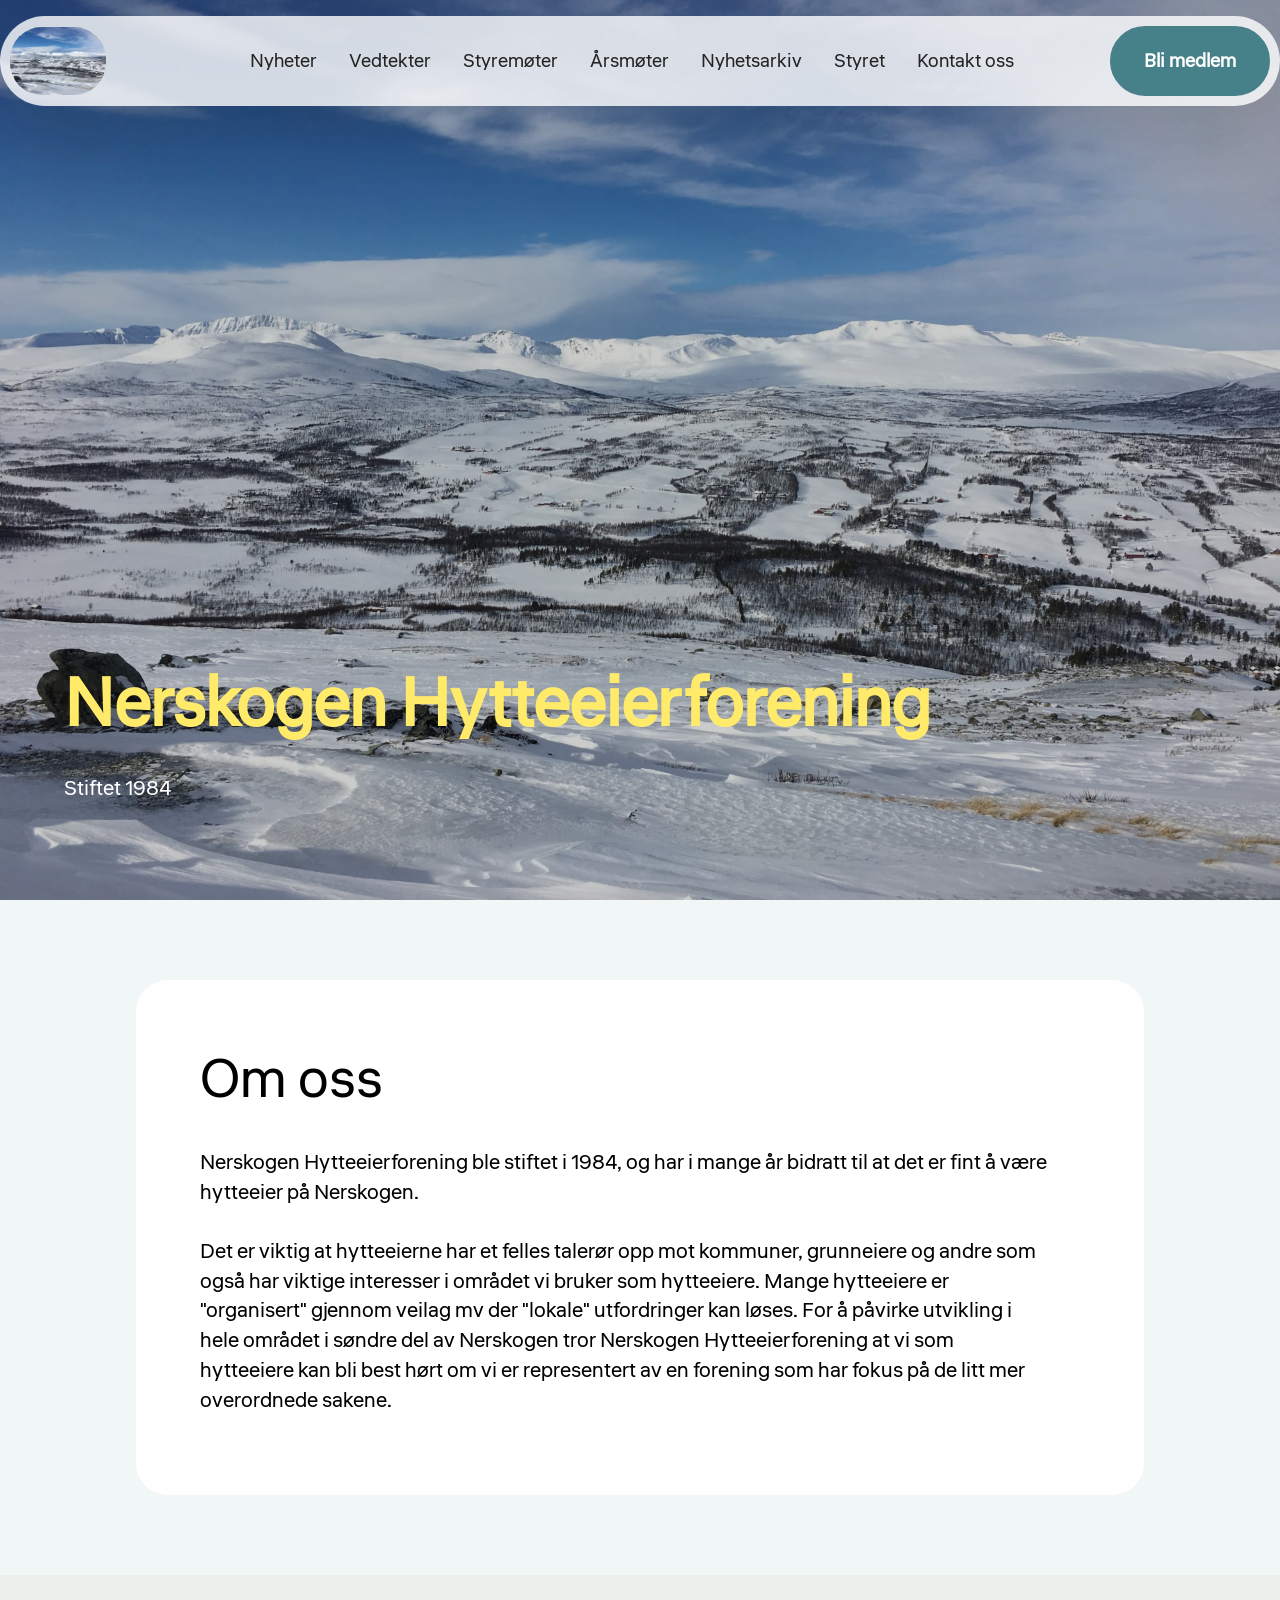
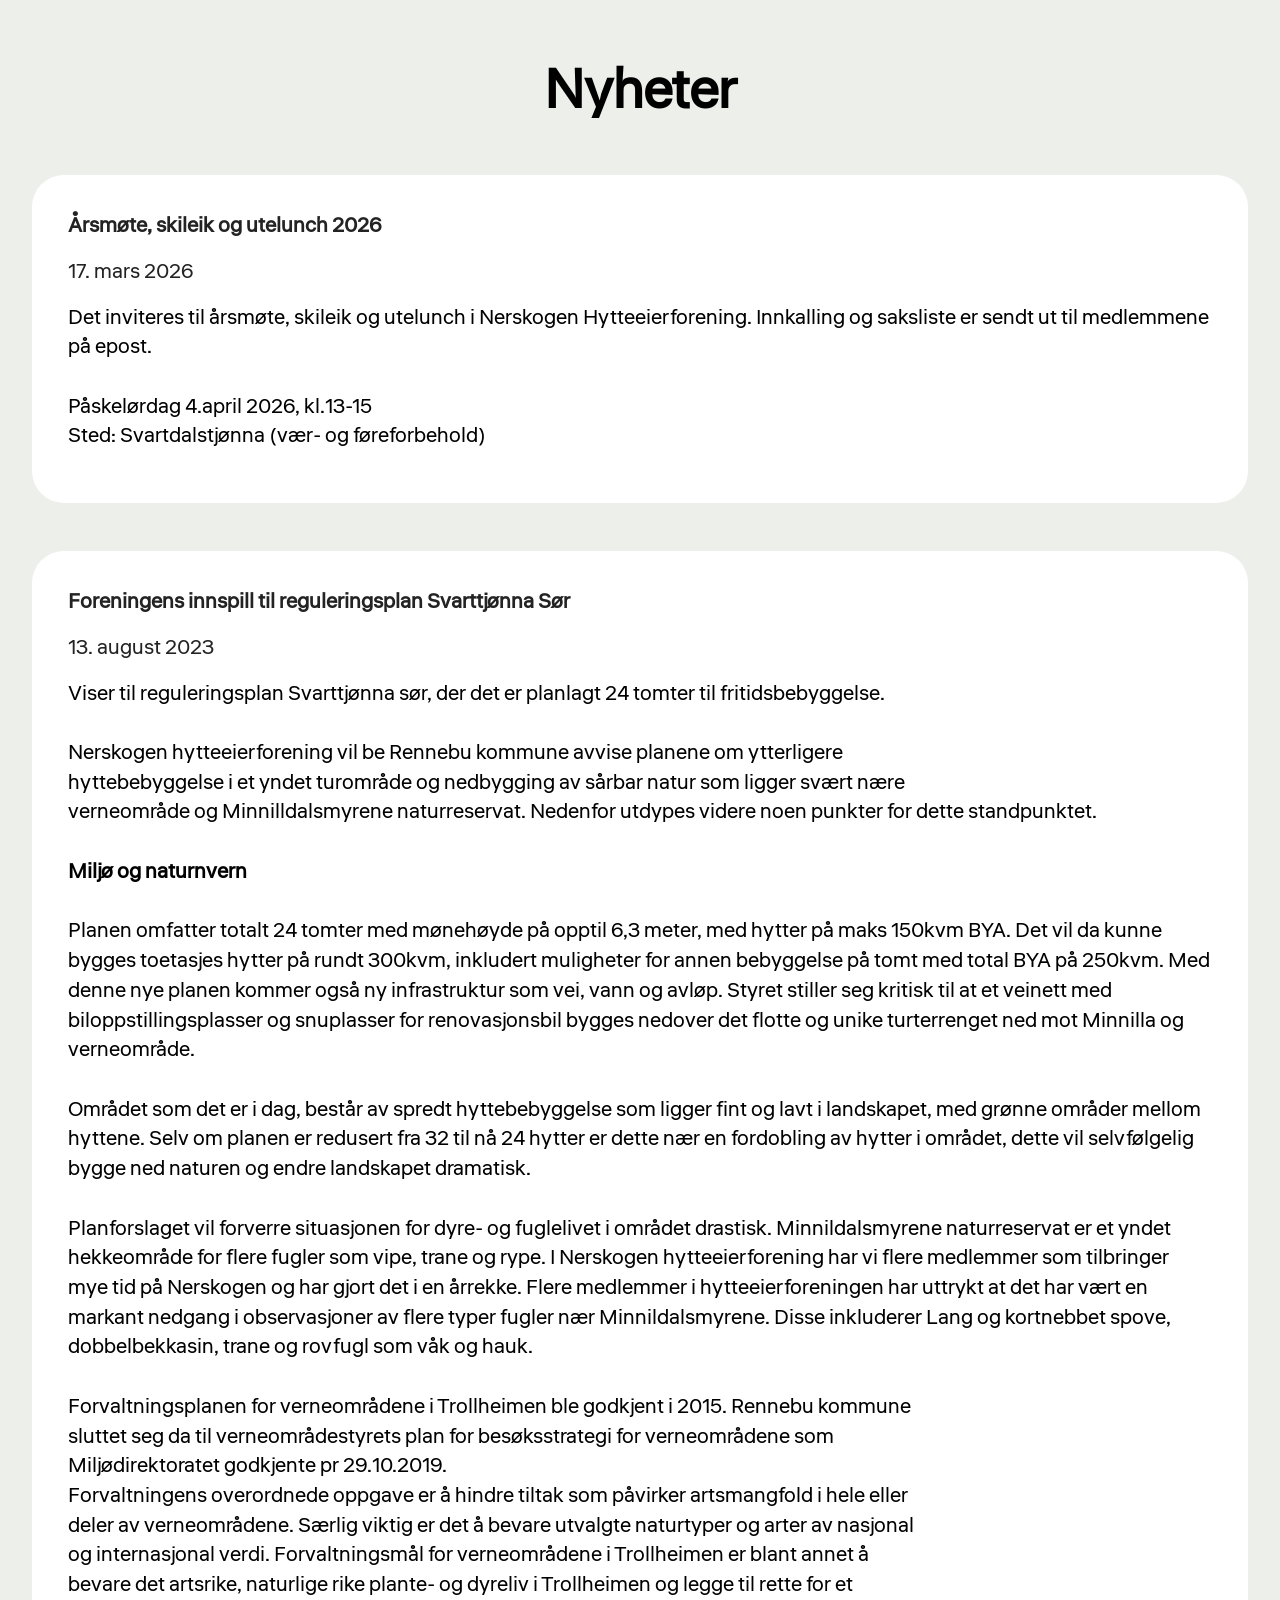
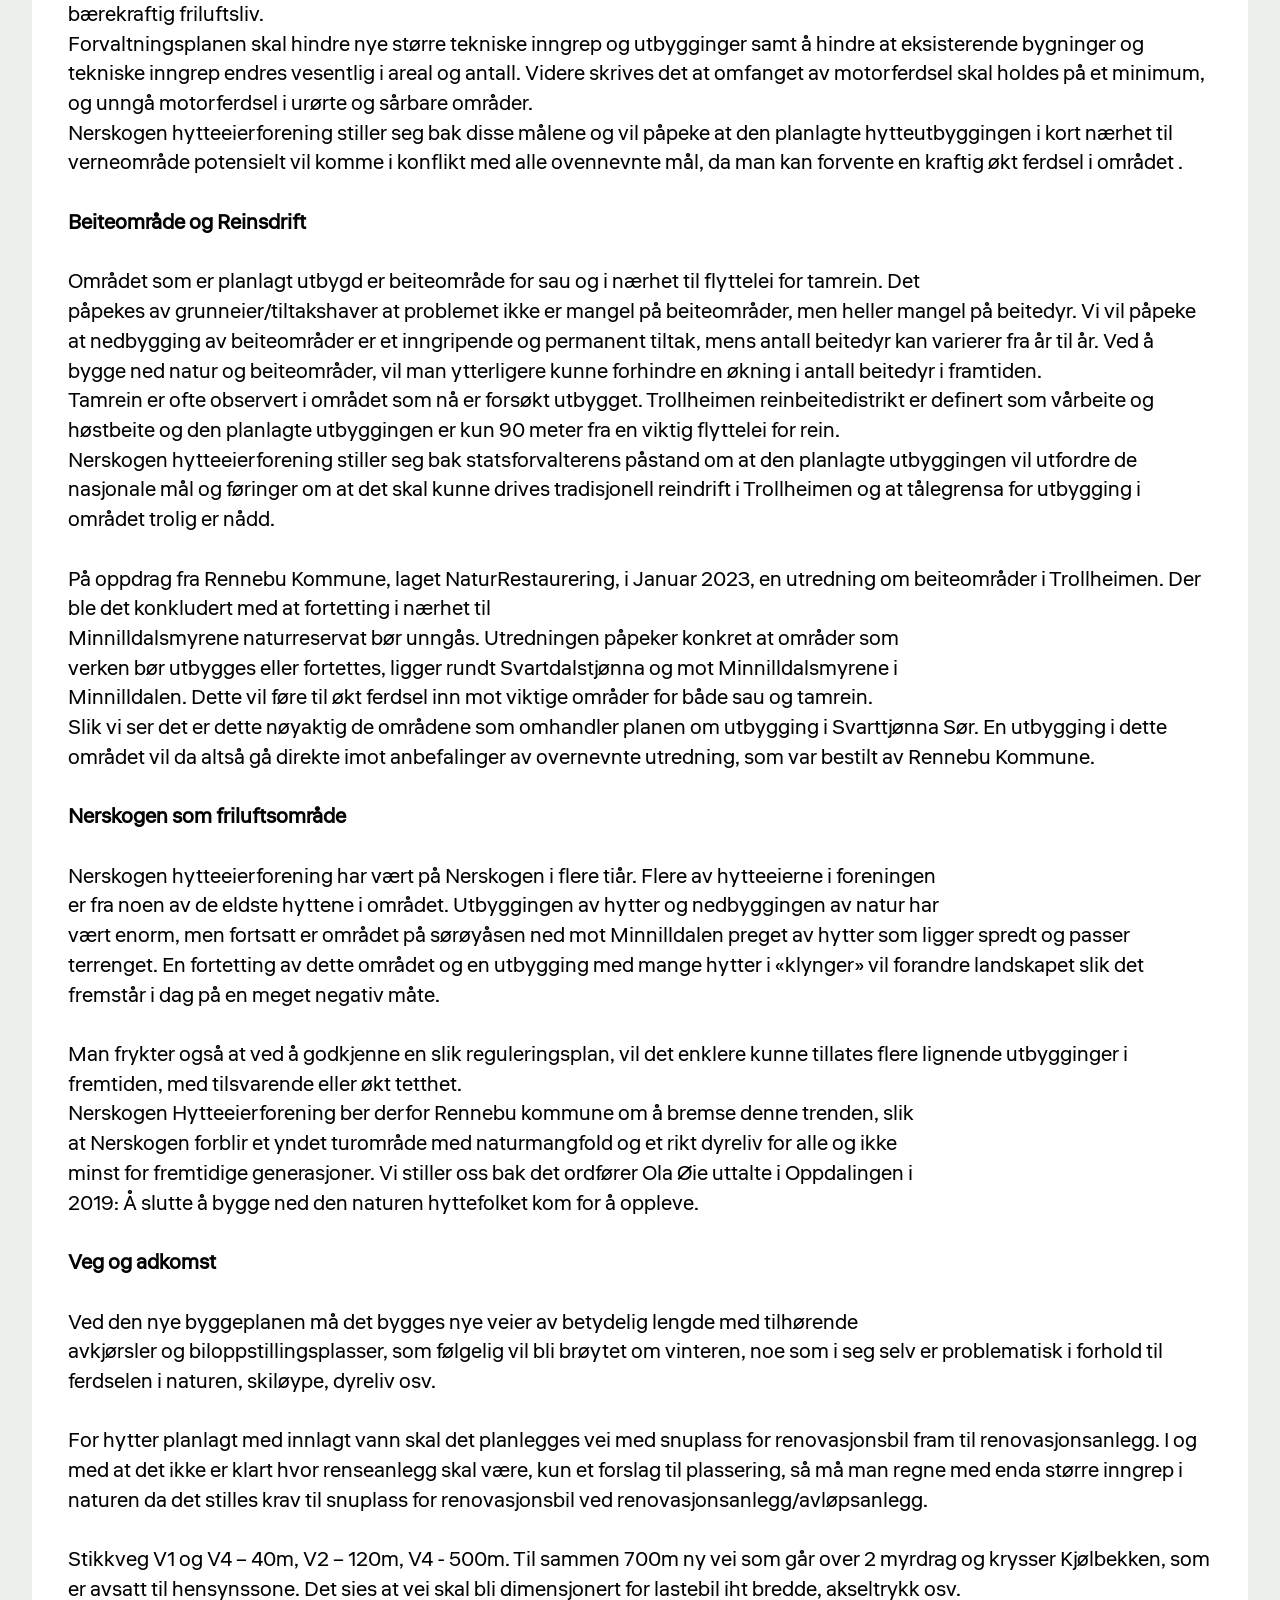
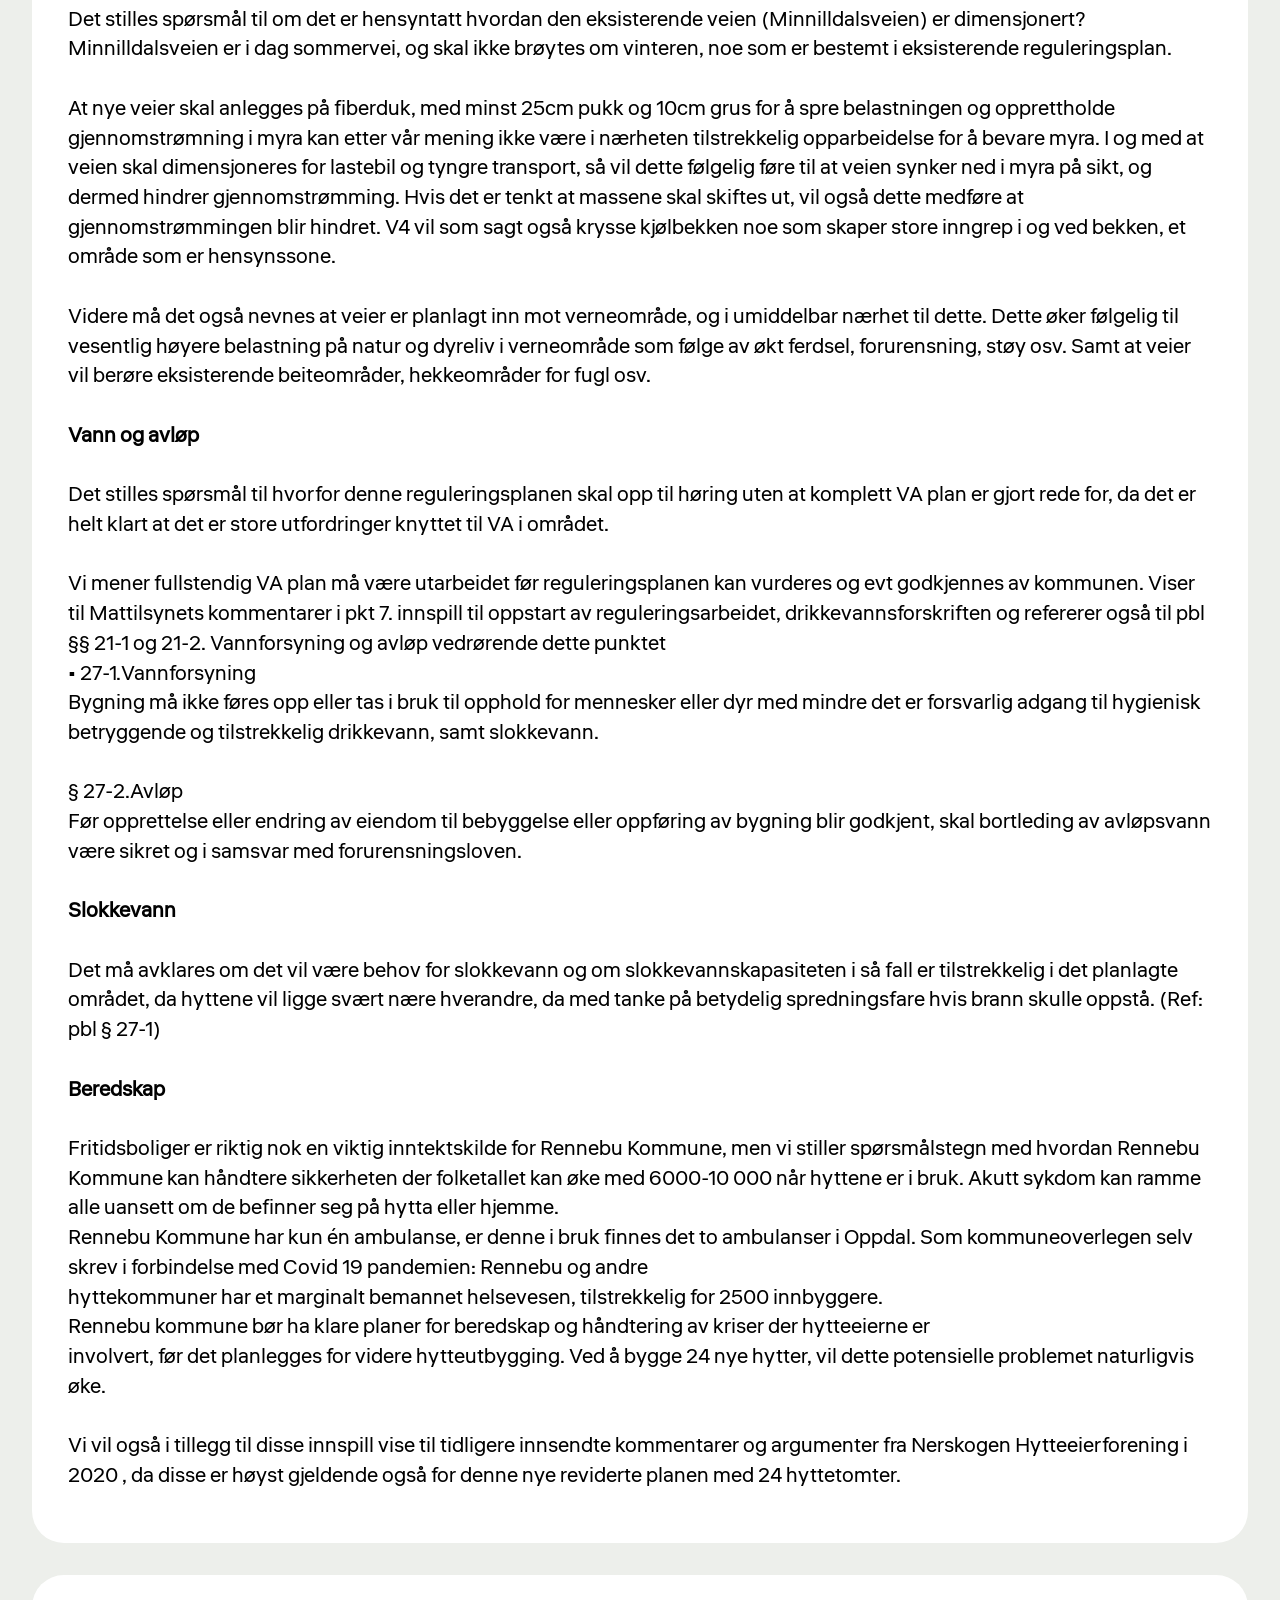
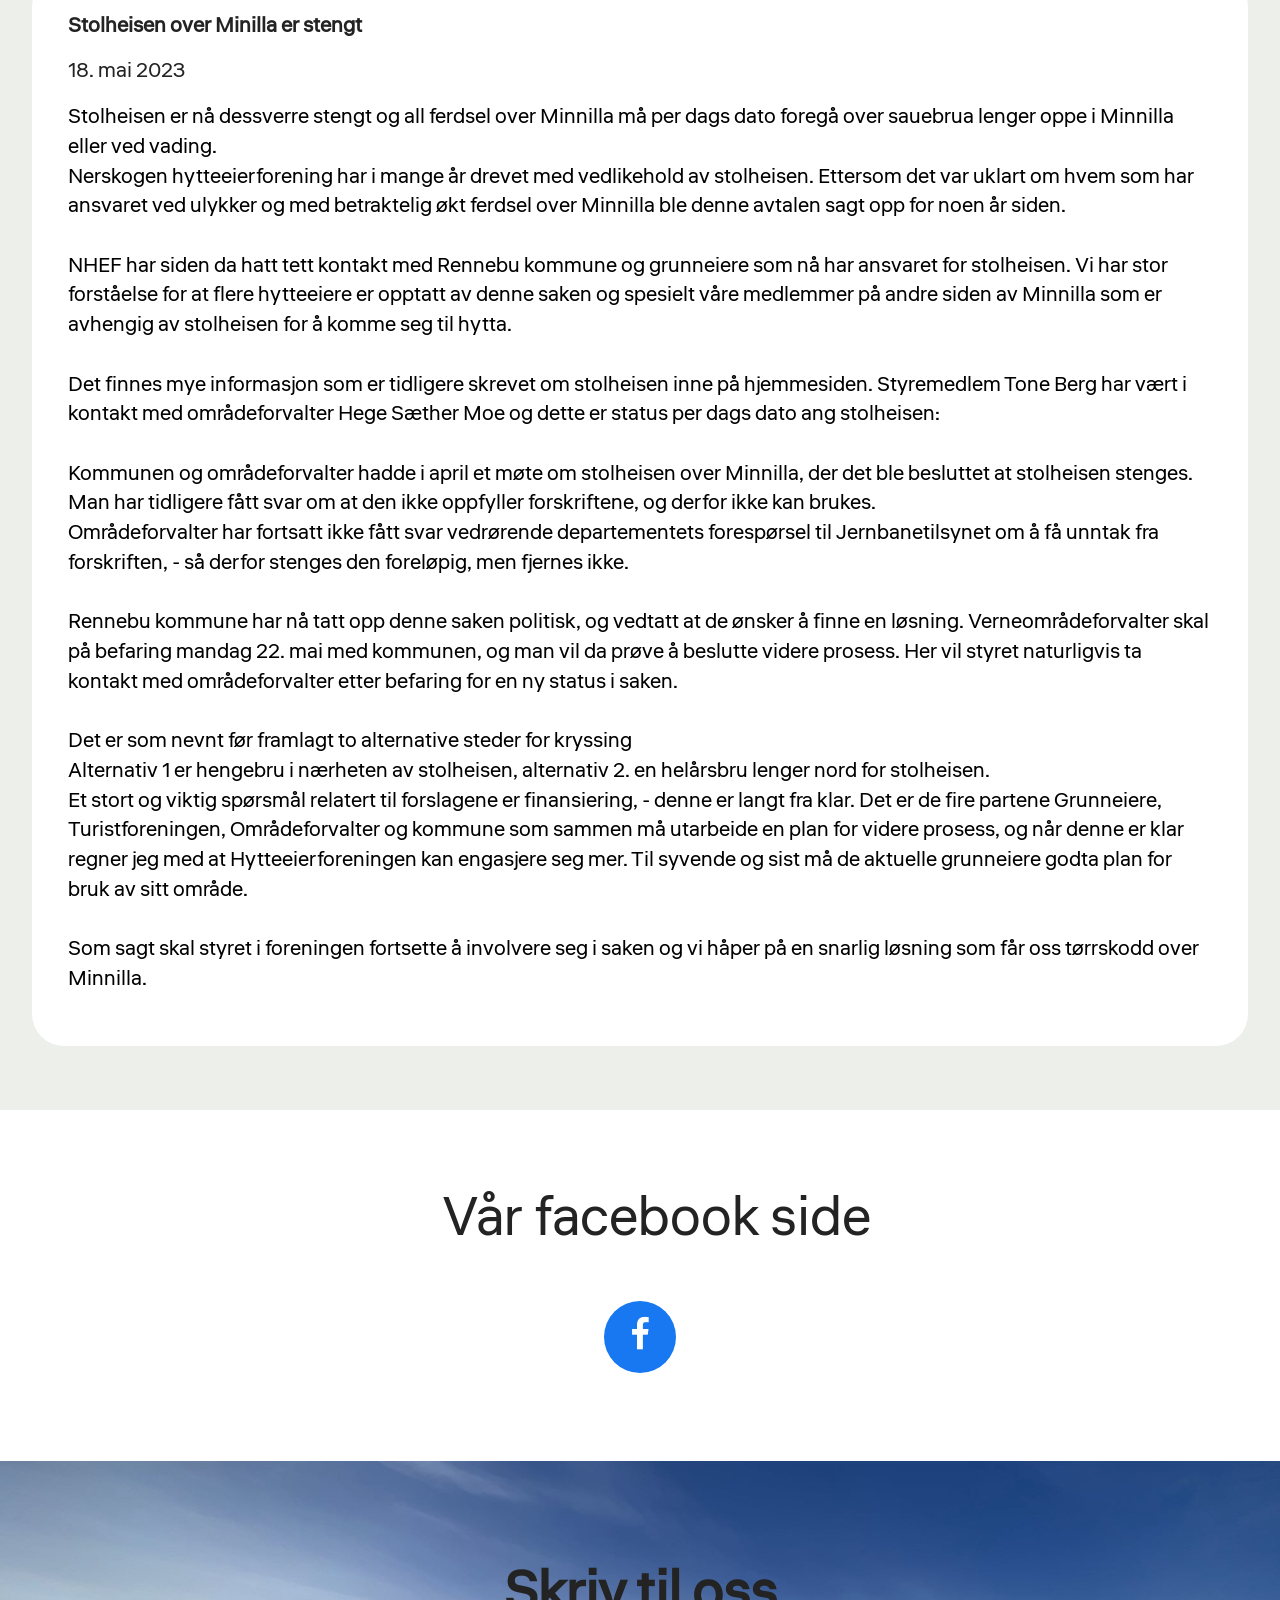
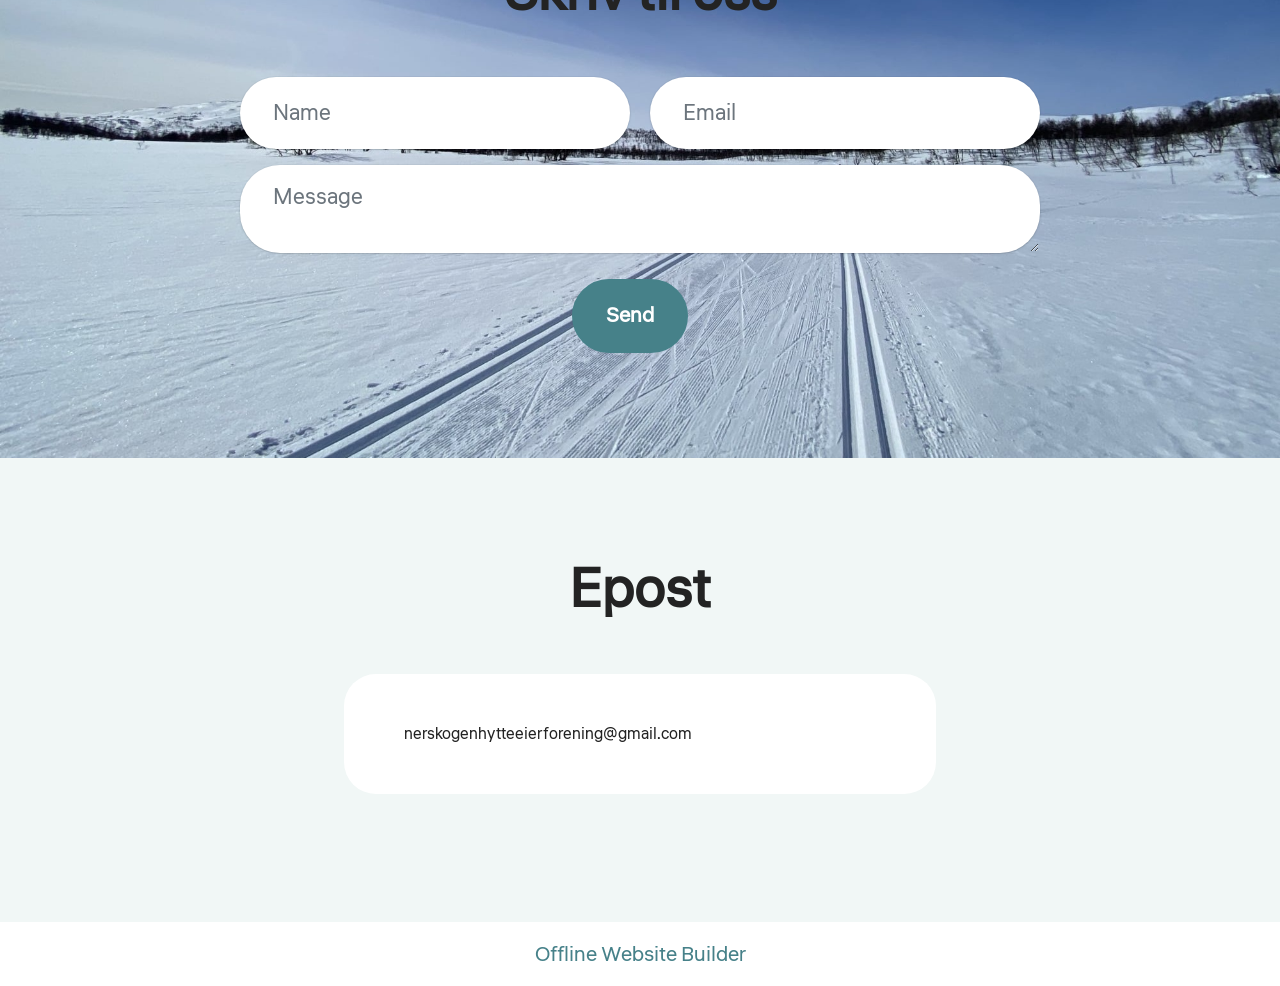
==== index.html @ d161ec8c "Add files via upload" ====
<!DOCTYPE html>
<html  >
<head>
  <!-- Site made with Mobirise Website Builder v6.1.12, https://mobirise.com -->
  <meta charset="UTF-8">
  <meta http-equiv="X-UA-Compatible" content="IE=edge">
  <meta name="generator" content="Mobirise v6.1.12, mobirise.com">
  <meta name="viewport" content="width=device-width, initial-scale=1, minimum-scale=1">
  <link rel="shortcut icon" href="assets/images/bilde1-206x155.jpg" type="image/x-icon">
  <meta name="description" content="">
  
  
  <title>Nerskogen Hytteeierforening</title>
  <link rel="stylesheet" href="assets/web/assets/mobirise-icons2/mobirise2.css">
  <link rel="stylesheet" href="assets/bootstrap/css/bootstrap.min.css">
  <link rel="stylesheet" href="assets/parallax/jarallax.css">
  <link rel="stylesheet" href="assets/dropdown/css/style.css">
  <link rel="stylesheet" href="assets/socicon/css/styles.css">
  <link rel="stylesheet" href="assets/theme/css/style.css">
  <link rel="preload" href="https://fonts.googleapis.com/css2?family=Liter&display=swap&display=swap" as="style" onload="this.onload=null;this.rel='stylesheet'">
  <noscript><link rel="stylesheet" href="https://fonts.googleapis.com/css2?family=Liter&display=swap&display=swap"></noscript>
  <link rel="preload" as="style" href="assets/mobirise/css/mbr-additional.css?v=ESdITh"><link rel="stylesheet" href="assets/mobirise/css/mbr-additional.css?v=ESdITh" type="text/css">

  
  
  
</head>
<body>
  
  <section data-bs-version="5.1" class="menu menu2 cid-vdQUEerp6T" once="menu" id="menu-5-vdQUEerp6T">
	

	<nav class="navbar navbar-dropdown navbar-fixed-top navbar-expand-lg">
		<div class="container">
			<div class="navbar-brand">
				<span class="navbar-logo">
					<a href="https://mobiri.se">
						<img src="assets/images/bilde1-206x155.jpg" alt="Mobirise Website Builder" style="height: 4.3rem;">
					</a>
				</span>
				<span class="navbar-caption-wrap"><a class="navbar-caption text-black display-4" href="https://mobiri.se"></a></span>
			</div>
			<button class="navbar-toggler" type="button" data-toggle="collapse" data-bs-toggle="collapse" data-target="#navbarSupportedContent" data-bs-target="#navbarSupportedContent" aria-controls="navbarNavAltMarkup" aria-expanded="false" aria-label="Toggle navigation">
				<div class="hamburger">
					<span></span>
					<span></span>
					<span></span>
					<span></span>
				</div>
			</button>
			<div class="collapse navbar-collapse" id="navbarSupportedContent">
				<ul class="navbar-nav nav-dropdown" data-app-modern-menu="true"><li class="nav-item">
						<a class="nav-link link text-black text-primary display-4" href="index.html#news04-1o">Nyheter</a>
					</li>
					<li class="nav-item">
						<a class="nav-link link text-black text-primary display-4" href="page1.html" aria-expanded="false">Vedtekter</a>
					</li>
					<li class="nav-item">
						<a class="nav-link link text-black text-primary display-4" href="page2.html">Styremøter</a>
					</li><li class="nav-item"><a class="nav-link link text-black text-primary display-4" href="page3.html">Årsmøter</a></li><li class="nav-item"><a class="nav-link link text-black text-primary display-4" href="page4.html">Nyhetsarkiv</a></li><li class="nav-item"><a class="nav-link link text-black text-primary display-4" href="page5.html">Styret</a></li><li class="nav-item"><a class="nav-link link text-black text-primary display-4" href="index.html#contact-form-2-vdQUEetRQw">Kontakt oss</a></li></ul>
				
				<div class="navbar-buttons mbr-section-btn"><a class="btn btn-primary display-4" href="https://mobiri.se">Bli medlem</a></div>
			</div>
		</div>
	</nav>
</section>

<section data-bs-version="5.1" class="header18 cid-vdQUEer1Zj mbr-fullscreen mbr-parallax-background" id="hero-15-vdQUEer1Zj">
  

  <div class="mbr-overlay" style="opacity: 0.2; background-color: rgb(0, 0, 0);"></div>
  <div class="container-fluid">
    <div class="row">
      <div class="content-wrap col-12 col-md-12">
        <h1 class="mbr-section-title mbr-fonts-style mbr-white mb-4 display-1">
          <strong>Nerskogen Hytteeierforening</strong>
        </h1>
        
        <p class="mbr-fonts-style mbr-text mbr-white mb-4 display-7">Stiftet 1984</p>
        
      </div>
    </div>
  </div>
</section>

<section data-bs-version="5.1" class="article8 cid-vdQUEesSE8" id="about-us-8-vdQUEesSE8">
  

  
  
  <div class="container">
    <div class="row justify-content-center">
      <div class="card col-md-12 col-lg-10">
        <div class="card-wrapper">
          <div class="image-wrapper d-flex justify-content-center mb-4">
            
          </div>
          <div class="card-content-text">
            <h3 class="card-title mbr-fonts-style mbr-white mt-3 mb-4 display-2">Om oss</h3>
          <div class="row card-box align-left">
            <div class="item features-without-image col-12">
              <div class="item-wrapper">
                
                <p class="mbr-text mbr-fonts-style display-7">Nerskogen Hytteeierforening ble stiftet i 1984, og har i mange år bidratt til at det er fint å være hytteeier på Nerskogen.<br><br>Det er viktig at hytteeierne har et felles talerør opp mot kommuner, grunneiere og andre som også har viktige interesser i området vi bruker som hytteeiere. Mange hytteeiere er "organisert" gjennom veilag mv der "lokale" utfordringer kan løses. For å påvirke utvikling i hele området i søndre del av Nerskogen tror Nerskogen Hytteeierforening at vi som hytteeiere kan bli best hørt om vi er representert av en forening som har fokus på de litt mer overordnede sakene.&nbsp;<br></p>
              </div>
            </div>
            
            
            
          </div>
          </div>
        </div>
      </div>
    </div>
  </div>
</section>

<section data-bs-version="5.1" class="news04 cid-vdSdqLuS0y" id="news04-1o">
  
  <div class="container-fluid">
    <div class="col-12 mb-5 content-head">
      <h3 class="mbr-section-title mbr-fonts-style align-center mb-0 display-2">
        <strong>Nyheter</strong></h3>
      
    </div>
    <div class="row justify-content-center ">
      <div class="col-12 col-lg-12">
        <div class="item features-without-image col-12 active">
          <div class="item-wrapper">
            <h5 class="mbr-card-title mbr-fonts-style mt-0 mb-3 display-7">
              <strong>Årsmøte, skileik og utelunch 2026</strong></h5>
            <h6 class="mbr-card-subtitle mbr-fonts-style mt-0 mb-3 display-7">
              17. mars 2026</h6>
            <p class="mbr-text mbr-fonts-style mt-0 mb-3 display-7">Det inviteres til årsmøte, skileik og utelunch i Nerskogen Hytteeierforening. Innkalling og saksliste er sendt ut til medlemmene på epost.<br>
<br>Påskelørdag 4.april 2026, kl.13-15
<br>Sted: 	 Svartdalstjønna (vær- og føreforbehold)&nbsp;<br></p>
            
          </div>
        </div>
        
        
      </div>
    </div>
  </div>
</section>

<section data-bs-version="5.1" class="news04 cid-vdRgV4mQ8R" id="news04-3">
  
  <div class="container-fluid">
    
    <div class="row justify-content-center ">
      <div class="col-12 col-lg-12">
        <div class="item features-without-image col-12 active">
          <div class="item-wrapper">
            <h5 class="mbr-card-title mbr-fonts-style mt-0 mb-3 display-7"><strong>Foreningens innspill til reguleringsplan Svarttjønna Sør</strong></h5>
            <h6 class="mbr-card-subtitle mbr-fonts-style mt-0 mb-3 display-7">
              13. august 2023</h6>
            <p class="mbr-text mbr-fonts-style mt-0 mb-3 display-7">Viser til reguleringsplan Svarttjønna sør, der det er planlagt 24 tomter til fritidsbebyggelse.
<br> 
<br>Nerskogen hytteeierforening vil be Rennebu kommune avvise planene om ytterligere
<br>hyttebebyggelse i et yndet turområde og nedbygging av sårbar natur som ligger svært nære
<br>verneområde og Minnilldalsmyrene naturreservat. Nedenfor utdypes videre noen punkter for dette standpunktet.
<br> 
<br><strong>Miljø og naturnvern
</strong><br> 
<br>Planen omfatter totalt 24 tomter med mønehøyde på opptil 6,3 meter, med hytter på maks 150kvm BYA. Det vil da kunne bygges toetasjes hytter på rundt 300kvm, inkludert muligheter for annen bebyggelse på tomt med total BYA på 250kvm. Med denne nye planen kommer også ny infrastruktur som vei, vann og avløp. Styret stiller seg kritisk til at et veinett med biloppstillingsplasser og snuplasser for renovasjonsbil bygges nedover det flotte og unike turterrenget ned mot Minnilla og verneområde.
<br> 
<br>Området som det er i dag, består av spredt hyttebebyggelse som ligger fint og lavt i landskapet, med grønne områder mellom hyttene. Selv om planen er redusert fra 32 til nå 24 hytter er dette nær en fordobling av hytter i området, dette vil selvfølgelig bygge ned naturen og endre landskapet dramatisk.
<br> 
<br>Planforslaget vil forverre situasjonen for dyre- og fuglelivet i området drastisk. Minnildalsmyrene naturreservat er et yndet hekkeområde for flere fugler som vipe, trane og rype. I Nerskogen hytteeierforening har vi flere medlemmer som tilbringer mye tid på Nerskogen og har gjort det i en årrekke. Flere medlemmer i hytteeierforeningen har uttrykt at det har vært en markant nedgang i observasjoner av flere typer fugler nær Minnildalsmyrene. Disse inkluderer Lang og kortnebbet spove, dobbelbekkasin, trane og rovfugl som våk og hauk.
<br> 
<br>Forvaltningsplanen for verneområdene i Trollheimen ble godkjent i 2015. Rennebu kommune
<br>sluttet seg da til verneområdestyrets plan for besøksstrategi for verneområdene som
<br>Miljødirektoratet godkjente pr 29.10.2019.
<br>Forvaltningens overordnede oppgave er å hindre tiltak som påvirker artsmangfold i hele eller
<br>deler av verneområdene. Særlig viktig er det å bevare utvalgte naturtyper og arter av nasjonal
<br>og internasjonal verdi. Forvaltningsmål for verneområdene i Trollheimen er blant annet å
<br>bevare det artsrike, naturlige rike plante- og dyreliv i Trollheimen og legge til rette for et
<br>bærekraftig friluftsliv.
<br>Forvaltningsplanen skal hindre nye større tekniske inngrep og utbygginger samt å hindre at eksisterende bygninger og tekniske inngrep endres vesentlig i areal og antall. Videre skrives det at omfanget av motorferdsel skal holdes på et minimum, og unngå motorferdsel i urørte og sårbare områder.
<br>Nerskogen hytteeierforening stiller seg bak disse målene og vil påpeke at den planlagte hytteutbyggingen i kort nærhet til verneområde  potensielt vil komme i konflikt med alle ovennevnte mål, da man kan forvente en kraftig økt ferdsel i området .
<br> 
<br><strong>Beiteområde og Reinsdrift
</strong><br>
<br>Området som er planlagt utbygd er beiteområde for sau og i nærhet til flyttelei for tamrein. Det
<br>påpekes av grunneier/tiltakshaver at problemet ikke er mangel på beiteområder, men heller mangel på beitedyr. Vi vil påpeke at nedbygging av beiteområder er et inngripende og permanent tiltak, mens antall beitedyr kan varierer fra år til år. Ved å bygge ned natur og beiteområder, vil man ytterligere kunne forhindre en økning i antall beitedyr i framtiden.
<br>Tamrein er ofte observert i området som nå er forsøkt utbygget. Trollheimen reinbeitedistrikt er definert som vårbeite og høstbeite og den planlagte utbyggingen er kun 90 meter fra en viktig flyttelei for rein.
<br>Nerskogen hytteeierforening stiller seg bak statsforvalterens påstand om at den planlagte utbyggingen vil utfordre de nasjonale mål og føringer om at det skal kunne drives tradisjonell reindrift i Trollheimen og at tålegrensa for utbygging i området trolig er nådd.
<br> 
<br>På oppdrag fra Rennebu Kommune, laget NaturRestaurering, i Januar 2023, en utredning om beiteområder i Trollheimen. Der ble det konkludert med at fortetting i nærhet til
<br>Minnilldalsmyrene naturreservat bør unngås. Utredningen påpeker konkret at områder som
<br>verken bør utbygges eller fortettes, ligger rundt Svartdalstjønna og mot Minnilldalsmyrene i
<br>Minnilldalen. Dette vil føre til økt ferdsel inn mot viktige områder for både sau og tamrein.
<br>Slik vi ser det er dette nøyaktig de områdene som omhandler planen om utbygging i Svarttjønna Sør. En utbygging i dette området vil da altså gå direkte imot anbefalinger av overnevnte utredning, som var bestilt av Rennebu Kommune.
<br> 
<br><strong>Nerskogen som friluftsområde</strong><br> 
<br>Nerskogen hytteeierforening har vært på Nerskogen i flere tiår. Flere av hytteeierne i foreningen
<br>er fra noen av de eldste hyttene i området. Utbyggingen av hytter og nedbyggingen av natur har
<br>vært enorm, men fortsatt er området på sørøyåsen ned mot Minnilldalen preget av hytter som ligger spredt og passer terrenget. En fortetting av dette området og en utbygging med mange hytter i «klynger» vil forandre landskapet slik det fremstår i dag på en meget negativ måte.
<br> 
<br>Man frykter også at ved å godkjenne en slik reguleringsplan, vil det enklere kunne tillates flere lignende utbygginger i fremtiden, med tilsvarende eller økt tetthet.
<br>Nerskogen Hytteeierforening ber derfor Rennebu kommune om å bremse denne trenden, slik
<br>at Nerskogen forblir et yndet turområde med naturmangfold og et rikt dyreliv for alle og ikke
<br>minst for fremtidige generasjoner. Vi stiller oss bak det ordfører Ola Øie uttalte i Oppdalingen i
<br>2019: Å slutte å bygge ned den naturen hyttefolket kom for å oppleve.
<br> 
<br><strong>Veg og adkomst
</strong><br>
<br>Ved den nye byggeplanen må det bygges nye veier av betydelig lengde med tilhørende
<br>avkjørsler og biloppstillingsplasser, som følgelig vil bli brøytet om vinteren, noe som i seg selv er problematisk i forhold til ferdselen i naturen, skiløype, dyreliv osv.
<br> 
<br>For hytter planlagt med innlagt vann skal det planlegges vei med snuplass for renovasjonsbil fram til renovasjonsanlegg. I og med at det ikke er klart hvor renseanlegg skal være, kun et forslag til plassering, så må man regne med enda større inngrep i naturen da det stilles krav til snuplass for renovasjonsbil ved renovasjonsanlegg/avløpsanlegg.
<br> 
<br>Stikkveg V1 og V4 – 40m, V2 – 120m, V4 - 500m. Til sammen 700m ny vei som går over 2 myrdrag og krysser Kjølbekken, som er avsatt til hensynssone. Det sies at vei skal bli dimensjonert for lastebil iht bredde, akseltrykk osv.
<br>Det stilles spørsmål til om det er hensyntatt hvordan den eksisterende veien (Minnilldalsveien) er dimensjonert?
<br>Minnilldalsveien er i dag sommervei, og skal ikke brøytes om vinteren, noe som er bestemt i eksisterende reguleringsplan.
<br> 
<br>At nye veier skal anlegges på fiberduk, med minst 25cm pukk og 10cm grus for å spre belastningen og opprettholde gjennomstrømning i myra kan etter vår mening ikke være i nærheten tilstrekkelig opparbeidelse for å bevare myra. I og med at veien skal dimensjoneres for lastebil og tyngre transport, så vil dette følgelig føre til at veien synker ned i myra på sikt, og dermed hindrer gjennomstrømming. Hvis det er tenkt at massene skal skiftes ut, vil også dette medføre at gjennomstrømmingen blir hindret. V4 vil som sagt også krysse kjølbekken noe som skaper store inngrep i og ved bekken, et område som er hensynssone.
<br> 
<br>Videre må det også nevnes at veier er planlagt inn mot verneområde, og i umiddelbar nærhet til dette. Dette øker følgelig til vesentlig høyere belastning på natur og dyreliv i verneområde som følge av økt ferdsel, forurensning, støy osv. Samt at veier vil berøre eksisterende beiteområder, hekkeområder for fugl osv.
<br><br><strong>Vann og avløp
</strong><br> 
<br>Det stilles spørsmål til hvorfor denne reguleringsplanen skal opp til høring uten at komplett VA plan er gjort rede for, da det er helt klart at det er store utfordringer knyttet til VA i området.
<br> 
<br>Vi mener fullstendig VA plan må være utarbeidet før reguleringsplanen kan vurderes og evt godkjennes av kommunen. Viser til Mattilsynets kommentarer i pkt 7. innspill til oppstart av reguleringsarbeidet, drikkevannsforskriften og refererer også til pbl §§ 21-1 og 21-2. Vannforsyning og avløp vedrørende dette punktet
<br>•	27-1.Vannforsyning
<br>Bygning må ikke føres opp eller tas i bruk til opphold for mennesker eller dyr med mindre det er forsvarlig adgang til hygienisk betryggende og tilstrekkelig drikkevann, samt slokkevann.
<br> 
<br>§ 27-2.Avløp
<br>Før opprettelse eller endring av eiendom til bebyggelse eller oppføring av bygning blir godkjent, skal bortleding av avløpsvann være sikret og i samsvar med forurensningsloven.
<br><br><strong>Slokkevann
</strong><br>
<br>Det må avklares om det vil være behov for slokkevann og om slokkevannskapasiteten i så fall er tilstrekkelig i det planlagte området, da hyttene vil ligge svært nære hverandre, da med tanke på betydelig spredningsfare hvis brann skulle oppstå. (Ref: pbl § 27-1)
<br> 
<br><strong>Beredskap
</strong><br><br>Fritidsboliger er riktig nok en viktig inntektskilde for Rennebu Kommune, men vi stiller spørsmålstegn med hvordan Rennebu Kommune kan håndtere sikkerheten der folketallet kan øke med 6000-10 000 når hyttene er i bruk. Akutt sykdom kan ramme alle uansett om de befinner seg på hytta eller hjemme.
<br>Rennebu Kommune har kun én ambulanse, er denne i bruk finnes det to ambulanser i Oppdal. Som kommuneoverlegen selv skrev i forbindelse med Covid 19 pandemien: Rennebu og andre
<br>hyttekommuner har et marginalt bemannet helsevesen, tilstrekkelig for 2500 innbyggere.
<br>Rennebu kommune bør ha klare planer for beredskap og håndtering av kriser der hytteeierne er
<br>involvert, før det planlegges for videre hytteutbygging. Ved å bygge 24 nye hytter, vil dette potensielle problemet naturligvis øke.
<br><br>Vi vil også i tillegg til disse innspill vise til tidligere innsendte kommentarer og argumenter fra Nerskogen Hytteeierforening i 2020 , da disse er høyst gjeldende også for denne nye reviderte planen med 24 hyttetomter.&nbsp;<br></p>
            
          </div>
        </div>
        <div class="item features-without-image col-12">
          <div class="item-wrapper">
            <h5 class="mbr-card-title mbr-fonts-style mt-0 mb-3 display-7">
              <strong>Stolheisen over Minilla er stengt</strong></h5>
            <h6 class="mbr-card-subtitle mbr-fonts-style mt-0 mb-3 display-7">
              18. mai 2023</h6>
            <p class="mbr-text mbr-fonts-style mt-0 mb-3 display-7">Stolheisen er nå dessverre stengt og all ferdsel over Minnilla må per dags dato foregå over sauebrua lenger oppe i Minnilla eller ved vading.
<br>Nerskogen hytteeierforening har i mange år drevet med vedlikehold av stolheisen.  Ettersom det var uklart om hvem som har ansvaret ved ulykker og med betraktelig økt ferdsel over Minnilla ble denne avtalen sagt opp for noen år siden.
<br> 
<br>NHEF har siden da hatt tett kontakt med Rennebu kommune og grunneiere som nå har ansvaret for stolheisen. Vi har stor forståelse for at flere hytteeiere er opptatt av denne saken og spesielt våre medlemmer på andre siden av Minnilla som er avhengig av stolheisen for å komme seg til hytta.
<br> 
<br>Det finnes mye informasjon som er tidligere skrevet om stolheisen inne på hjemmesiden. Styremedlem Tone Berg har vært i kontakt med områdeforvalter Hege Sæther Moe og dette er status per dags dato ang stolheisen:
<br><br>Kommunen og områdeforvalter hadde i april et møte om stolheisen over Minnilla, der det ble besluttet at stolheisen stenges. Man har tidligere fått svar om at den ikke oppfyller forskriftene, og derfor ikke kan brukes.
<br>Områdeforvalter har fortsatt ikke fått svar vedrørende departementets forespørsel til Jernbanetilsynet om å få unntak fra forskriften, - så derfor stenges den foreløpig, men fjernes ikke.  
<br> 
<br>Rennebu kommune har nå tatt opp denne saken politisk, og vedtatt at de ønsker å finne en løsning. Verneområdeforvalter skal på befaring mandag 22. mai med kommunen, og man vil da prøve å beslutte videre prosess. Her vil styret naturligvis ta kontakt med områdeforvalter etter befaring for en ny status i saken.
<br> 
<br>Det er som nevnt før framlagt to alternative steder for kryssing
<br>Alternativ 1 er hengebru i nærheten av stolheisen, alternativ 2. en helårsbru lenger nord for stolheisen.
<br>Et stort og viktig spørsmål relatert til forslagene er finansiering, - denne er langt fra klar.  Det er de fire partene Grunneiere, Turistforeningen, Områdeforvalter og kommune som sammen må utarbeide en plan for videre prosess, og når denne er klar regner jeg med at Hytteeierforeningen kan engasjere seg mer. Til syvende og sist må de aktuelle grunneiere godta plan for bruk av sitt område.
<br> 
<br>Som sagt skal styret i foreningen fortsette å involvere seg i saken og vi håper på en snarlig løsning som får oss tørrskodd over Minnilla.&nbsp;<br></p>
            
          </div>
        </div>
        
      </div>
    </div>
  </div>
</section>

<section data-bs-version="5.1" class="social4 cid-vdQUEetJGU" id="follow-us-1-vdQUEetJGU">
    
    
    

    <div class="container">
        <div class="media-container-row">
            <div class="col-12">
                <h3 class="mbr-section-title align-center mb-5 mbr-fonts-style display-2"><p>&nbsp; &nbsp;Vår facebook side<br></p></h3>
                <div class="social-list align-center">
                    <a class="iconfont-wrapper bg-facebook m-2 " target="_blank" href="https://www.facebook.com/groups/1042821775731224/">
                        <span class="socicon-facebook socicon"></span>
                    </a>
                    
                    
                    
                    
                    
                    
                    
                    
                    
                    
                </div>
            </div>
        </div>
    </div>
</section>

<section data-bs-version="5.1" class="form5 cid-vdQUEetRQw" id="contact-form-2-vdQUEetRQw">
    
    
    <div class="container">
        <div class="row justify-content-center">
            <div class="col-12 content-head">
                <div class="mbr-section-head mb-5">
                    <h3 class="mbr-section-title mbr-fonts-style align-center mb-0 display-2">
                        <strong>Skriv til oss</strong></h3>
                    
                </div>
            </div>
        </div>
        <div class="row justify-content-center">
            <div class="col-lg-8 mx-auto mbr-form" data-form-type="formoid">
                <form action="https://mobirise.eu/" method="POST" class="mbr-form form-with-styler" data-form-title="Form Name"><input type="hidden" name="email" data-form-email="true" value="pr4G1ifLABgiaWK25ditK0vuyBIMx2rXQXPNqrqWSzPHPamgGgCBcZ61peNEjhbH3WiBVb2KGmn22WmTPCY8LAtIupkHF1zm/AzXQzAPVdIMocdS+ZkRonNHke8LAnTR">
                    <div class="row">
                        <div hidden="hidden" data-form-alert="" class="alert alert-success col-12">Eposten er sendt til oss. Ha en forsatt fin dag.</div>
                        <div hidden="hidden" data-form-alert-danger="" class="alert alert-danger col-12">
                            Oops...! some problem!
                        </div>
                    </div>
                    <div class="dragArea row">
                        <div class="col-md col-sm-12 form-group mb-3" data-for="name">
                            <input type="text" name="name" placeholder="Name" data-form-field="name" class="form-control" value="" id="name-contact-form-2-vdQUEetRQw">
                        </div>
                        <div class="col-md col-sm-12 form-group mb-3" data-for="email">
                            <input type="email" name="email" placeholder="Email" data-form-field="email" class="form-control" value="" id="email-contact-form-2-vdQUEetRQw">
                        </div>
                        <div class="col-12 form-group mb-3" data-for="textarea">
                            <textarea name="textarea" placeholder="Message" data-form-field="textarea" class="form-control" id="textarea-contact-form-2-vdQUEetRQw"></textarea>
                        </div>
                        <div class="col-lg-12 col-md-12 col-sm-12 align-center mbr-section-btn"><button type="submit" class="btn btn-primary display-7">Send</button></div>
                    </div>
                </form>
            </div>
        </div>
    </div>
</section>

<section data-bs-version="5.1" class="contacts01 cid-vdQUEetHnf" id="contacts-1-vdQUEetHnf">
    

    
    
    <div class="container">
        <div class="row justify-content-center">
            <div class="col-12 content-head">
                <div class="mbr-section-head mb-5">
                    <h3 class="mbr-section-title mbr-fonts-style align-center mb-0 display-2">
                        <strong>Epost</strong></h3>
                    
                </div>
            </div>
        </div>
        <div class="row">
            
            <div class="item features-without-image col-12 col-md-6 active">
                <div class="item-wrapper">
                    <div class="text-wrapper">
                        
                        <p class="mbr-text mbr-fonts-style display-7"></p><p>
                            &nbsp;&nbsp;&nbsp;&nbsp;&nbsp;&nbsp;&nbsp;&nbsp;<a href="mailto:nerskogenhytteeierforening@gmail.com" class="text-black">nerskogenhytteeierforening@gmail.com</a>
                        </p><p></p>
                    </div>
                </div>
            </div>
            
            
        </div>
    </div>
</section><section class="display-7" style="padding: 0;align-items: center;justify-content: center;flex-wrap: wrap;    align-content: center;display: flex;position: relative;height: 4rem;"><a href="https://mobiri.se/" style="flex: 1 1;height: 4rem;position: absolute;width: 100%;z-index: 1;"><img alt="" style="height: 4rem;" src="[data-uri]"></a><p style="margin: 0;text-align: center;" class="display-7">&#8204;</p><a style="z-index:1" href="https://mobirise.com/offline-website-builder.html">Offline Website Builder</a></section><script src="assets/bootstrap/js/bootstrap.bundle.min.js"></script>  <script src="assets/parallax/jarallax.js"></script>  <script src="assets/smoothscroll/smooth-scroll.js"></script>  <script src="assets/ytplayer/index.js"></script>  <script src="assets/dropdown/js/navbar-dropdown.js"></script>  <script src="assets/theme/js/script.js"></script>  <script src="assets/formoid/formoid.min.js"></script>  
  
  
</body>
</html>
---- assets/web/assets/mobirise-icons2/mobirise2.css ----
@font-face {
  font-family: 'Moririse2';
  font-display: swap;
  src:  url('mobirise2.eot?f2bix4');
  src:  url('mobirise2.eot?f2bix4#iefix') format('embedded-opentype'),
    url('mobirise2.woff2?f2bix4') format('woff2'),
    url('mobirise2.woff?f2bix4') format('woff'),
    url('mobirise2.ttf?f2bix4') format('truetype'),
    url('mobirise2.svg?f2bix4#mobirise2') format('svg');
  font-weight: normal;
  font-style: normal;
}

[class^="mobi-"], [class*=" mobi-"] {
  /* use !important to prevent issues with browser extensions that change fonts */
  font-family: 'Moririse2' !important;
  speak: none;
  font-style: normal;
  font-weight: normal;
  font-variant: normal;
  text-transform: none;
  line-height: 1;

  /* Better Font Rendering =========== */
  -webkit-font-smoothing: antialiased;
  -moz-osx-font-smoothing: grayscale;
}

.mobi-mbri-add-submenu:before {
  content: "\e900";
}
.mobi-mbri-alert:before {
  content: "\e901";
}
.mobi-mbri-align-center:before {
  content: "\e902";
}
.mobi-mbri-align-justify:before {
  content: "\e903";
}
.mobi-mbri-align-left:before {
  content: "\e904";
}
.mobi-mbri-align-right:before {
  content: "\e905";
}
.mobi-mbri-android:before {
  content: "\e906";
}
.mobi-mbri-apple:before {
  content: "\e907";
}
.mobi-mbri-arrow-down:before {
  content: "\e908";
}
.mobi-mbri-arrow-next:before {
  content: "\e909";
}
.mobi-mbri-arrow-prev:before {
  content: "\e90a";
}
.mobi-mbri-arrow-up:before {
  content: "\e90b";
}
.mobi-mbri-bold:before {
  content: "\e90c";
}
.mobi-mbri-bookmark:before {
  content: "\e90d";
}
.mobi-mbri-bootstrap:before {
  content: "\e90e";
}
.mobi-mbri-briefcase:before {
  content: "\e90f";
}
.mobi-mbri-browse:before {
  content: "\e910";
}
.mobi-mbri-bulleted-list:before {
  content: "\e911";
}
.mobi-mbri-calendar:before {
  content: "\e912";
}
.mobi-mbri-camera:before {
  content: "\e913";
}
.mobi-mbri-cart-add:before {
  content: "\e914";
}
.mobi-mbri-cart-full:before {
  content: "\e915";
}
.mobi-mbri-cash:before {
  content: "\e916";
}
.mobi-mbri-change-style:before {
  content: "\e917";
}
.mobi-mbri-chat:before {
  content: "\e918";
}
.mobi-mbri-clock:before {
  content: "\e919";
}
.mobi-mbri-close:before {
  content: "\e91a";
}
.mobi-mbri-cloud:before {
  content: "\e91b";
}
.mobi-mbri-code:before {
  content: "\e91c";
}
.mobi-mbri-contact-form:before {
  content: "\e91d";
}
.mobi-mbri-credit-card:before {
  content: "\e91e";
}
.mobi-mbri-cursor-click:before {
  content: "\e91f";
}
.mobi-mbri-cust-feedback:before {
  content: "\e920";
}
.mobi-mbri-database:before {
  content: "\e921";
}
.mobi-mbri-delivery:before {
  content: "\e922";
}
.mobi-mbri-desktop:before {
  content: "\e923";
}
.mobi-mbri-devices:before {
  content: "\e924";
}
.mobi-mbri-down:before {
  content: "\e925";
}
.mobi-mbri-download-2:before {
  content: "\e926";
}
.mobi-mbri-download:before {
  content: "\e927";
}
.mobi-mbri-drag-n-drop-2:before {
  content: "\e928";
}
.mobi-mbri-drag-n-drop:before {
  content: "\e929";
}
.mobi-mbri-edit-2:before {
  content: "\e92a";
}
.mobi-mbri-edit:before {
  content: "\e92b";
}
.mobi-mbri-error:before {
  content: "\e92c";
}
.mobi-mbri-extension:before {
  content: "\e92d";
}
.mobi-mbri-features:before {
  content: "\e92e";
}
.mobi-mbri-file:before {
  content: "\e92f";
}
.mobi-mbri-flag:before {
  content: "\e930";
}
.mobi-mbri-folder:before {
  content: "\e931";
}
.mobi-mbri-gift:before {
  content: "\e932";
}
.mobi-mbri-github:before {
  content: "\e933";
}
.mobi-mbri-globe-2:before {
  content: "\e934";
}
.mobi-mbri-globe:before {
  content: "\e935";
}
.mobi-mbri-growing-chart:before {
  content: "\e936";
}
.mobi-mbri-hearth:before {
  content: "\e937";
}
.mobi-mbri-help:before {
  content: "\e938";
}
.mobi-mbri-home:before {
  content: "\e939";
}
.mobi-mbri-hot-cup:before {
  content: "\e93a";
}
.mobi-mbri-idea:before {
  content: "\e93b";
}
.mobi-mbri-image-gallery:before {
  content: "\e93c";
}
.mobi-mbri-image-slider:before {
  content: "\e93d";
}
.mobi-mbri-info:before {
  content: "\e93e";
}
.mobi-mbri-italic:before {
  content: "\e93f";
}
.mobi-mbri-key:before {
  content: "\e940";
}
.mobi-mbri-laptop:before {
  content: "\e941";
}
.mobi-mbri-layers:before {
  content: "\e942";
}
.mobi-mbri-left-right:before {
  content: "\e943";
}
.mobi-mbri-left:before {
  content: "\e944";
}
.mobi-mbri-letter:before {
  content: "\e945";
}
.mobi-mbri-like:before {
  content: "\e946";
}
.mobi-mbri-link:before {
  content: "\e947";
}
.mobi-mbri-lock:before {
  content: "\e948";
}
.mobi-mbri-login:before {
  content: "\e949";
}
.mobi-mbri-logout:before {
  content: "\e94a";
}
.mobi-mbri-magic-stick:before {
  content: "\e94b";
}
.mobi-mbri-map-pin:before {
  content: "\e94c";
}
.mobi-mbri-menu:before {
  content: "\e94d";
}
.mobi-mbri-mobile-2:before {
  content: "\e94e";
}
.mobi-mbri-mobile-horizontal:before {
  content: "\e94f";
}
.mobi-mbri-mobile:before {
  content: "\e950";
}
.mobi-mbri-mobirise:before {
  content: "\e951";
}
.mobi-mbri-more-horizontal:before {
  content: "\e952";
}
.mobi-mbri-more-vertical:before {
  content: "\e953";
}
.mobi-mbri-music:before {
  content: "\e954";
}
.mobi-mbri-new-file:before {
  content: "\e955";
}
.mobi-mbri-numbered-list:before {
  content: "\e956";
}
.mobi-mbri-opened-folder:before {
  content: "\e957";
}
.mobi-mbri-pages:before {
  content: "\e958";
}
.mobi-mbri-paper-plane:before {
  content: "\e959";
}
.mobi-mbri-paperclip:before {
  content: "\e95a";
}
.mobi-mbri-phone:before {
  content: "\e95b";
}
.mobi-mbri-photo:before {
  content: "\e95c";
}
.mobi-mbri-photos:before {
  content: "\e95d";
}
.mobi-mbri-pin:before {
  content: "\e95e";
}
.mobi-mbri-play:before {
  content: "\e95f";
}
.mobi-mbri-plus:before {
  content: "\e960";
}
.mobi-mbri-preview:before {
  content: "\e961";
}
.mobi-mbri-print:before {
  content: "\e962";
}
.mobi-mbri-protect:before {
  content: "\e963";
}
.mobi-mbri-question:before {
  content: "\e964";
}
.mobi-mbri-quote-left:before {
  content: "\e965";
}
.mobi-mbri-quote-right:before {
  content: "\e966";
}
.mobi-mbri-redo:before {
  content: "\e967";
}
.mobi-mbri-refresh:before {
  content: "\e968";
}
.mobi-mbri-responsive-2:before {
  content: "\e969";
}
.mobi-mbri-responsive:before {
  content: "\e96a";
}
.mobi-mbri-right:before {
  content: "\e96b";
}
.mobi-mbri-rocket:before {
  content: "\e96c";
}
.mobi-mbri-sad-face:before {
  content: "\e96d";
}
.mobi-mbri-sale:before {
  content: "\e96e";
}
.mobi-mbri-save:before {
  content: "\e96f";
}
.mobi-mbri-search:before {
  content: "\e970";
}
.mobi-mbri-setting-2:before {
  content: "\e971";
}
.mobi-mbri-setting-3:before {
  content: "\e972";
}
.mobi-mbri-setting:before {
  content: "\e973";
}
.mobi-mbri-share:before {
  content: "\e974";
}
.mobi-mbri-shopping-bag:before {
  content: "\e975";
}
.mobi-mbri-shopping-basket:before {
  content: "\e976";
}
.mobi-mbri-shopping-cart:before {
  content: "\e977";
}
.mobi-mbri-sites:before {
  content: "\e978";
}
.mobi-mbri-smile-face:before {
  content: "\e979";
}
.mobi-mbri-speed:before {
  content: "\e97a";
}
.mobi-mbri-star:before {
  content: "\e97b";
}
.mobi-mbri-success:before {
  content: "\e97c";
}
.mobi-mbri-sun:before {
  content: "\e97d";
}
.mobi-mbri-sun2:before {
  content: "\e97e";
}
.mobi-mbri-tablet-vertical:before {
  content: "\e97f";
}
.mobi-mbri-tablet:before {
  content: "\e980";
}
.mobi-mbri-target:before {
  content: "\e981";
}
.mobi-mbri-timer:before {
  content: "\e982";
}
.mobi-mbri-to-ftp:before {
  content: "\e983";
}
.mobi-mbri-to-local-drive:before {
  content: "\e984";
}
.mobi-mbri-touch-swipe:before {
  content: "\e985";
}
.mobi-mbri-touch:before {
  content: "\e986";
}
.mobi-mbri-trash:before {
  content: "\e987";
}
.mobi-mbri-underline:before {
  content: "\e988";
}
.mobi-mbri-undo:before {
  content: "\e989";
}
.mobi-mbri-unlink:before {
  content: "\e98a";
}
.mobi-mbri-unlock:before {
  content: "\e98b";
}
.mobi-mbri-up-down:before {
  content: "\e98c";
}
.mobi-mbri-up:before {
  content: "\e98d";
}
.mobi-mbri-update:before {
  content: "\e98e";
}
.mobi-mbri-upload-2:before {
  content: "\e98f";
}
.mobi-mbri-upload:before {
  content: "\e990";
}
.mobi-mbri-user-2:before {
  content: "\e991";
}
.mobi-mbri-user:before {
  content: "\e992";
}
.mobi-mbri-users:before {
  content: "\e993";
}
.mobi-mbri-video-play:before {
  content: "\e994";
}
.mobi-mbri-video:before {
  content: "\e995";
}
.mobi-mbri-watch:before {
  content: "\e996";
}
.mobi-mbri-website-theme-2:before {
  content: "\e997";
}
.mobi-mbri-website-theme:before {
  content: "\e998";
}
.mobi-mbri-wifi:before {
  content: "\e999";
}
.mobi-mbri-windows:before {
  content: "\e99a";
}
.mobi-mbri-zoom-in:before {
  content: "\e99b";
}
.mobi-mbri-zoom-out:before {
  content: "\e99c";
}
---- assets/parallax/jarallax.css ----
.jarallax {
    position: relative;
    z-index: 0;
}
.jarallax > .jarallax-img {
    position: absolute;
    object-fit: cover;
    /* support for plugin https://github.com/bfred-it/object-fit-images */
    font-family: 'object-fit: cover;';
    top: 0;
    left: 0;
    width: 100%;
    height: 100%;
    z-index: -1;
}
---- assets/dropdown/css/style.css ----
.navbar-dropdown {
  left: 0;
  padding: 0;
  position: absolute;
  right: 0;
  top: 0;
  transition: all 0.45s ease;
  z-index: 1030;
  background: #282828; }
  .navbar-dropdown .navbar-logo {
    margin-right: 0.8rem;
    transition: margin 0.3s ease-in-out;
    vertical-align: middle; }
    .navbar-dropdown .navbar-logo img {
      height: 3.125rem;
      transition: all 0.3s ease-in-out; }
    .navbar-dropdown .navbar-logo.mbr-iconfont {
      font-size: 3.125rem;
      line-height: 3.125rem; }
  .navbar-dropdown .navbar-caption {
    font-weight: 700;
    white-space: normal;
    vertical-align: -4px;
    line-height: 3.125rem !important; }
    .navbar-dropdown .navbar-caption, .navbar-dropdown .navbar-caption:hover {
      color: inherit;
      text-decoration: none; }
  .navbar-dropdown .mbr-iconfont + .navbar-caption {
    vertical-align: -1px; }
  .navbar-dropdown.navbar-fixed-top {
    position: fixed; }
  .navbar-dropdown .navbar-brand span {
    vertical-align: -4px; }
  .navbar-dropdown.bg-color.transparent {
    background: none; }
  .navbar-dropdown.navbar-short .navbar-brand {
    padding: 0.625rem 0; }
    .navbar-dropdown.navbar-short .navbar-brand span {
      vertical-align: -1px; }
  .navbar-dropdown.navbar-short .navbar-caption {
    line-height: 2.375rem !important;
    vertical-align: -2px; }
  .navbar-dropdown.navbar-short .navbar-logo {
    margin-right: 0.5rem; }
    .navbar-dropdown.navbar-short .navbar-logo img {
      height: 2.375rem; }
    .navbar-dropdown.navbar-short .navbar-logo.mbr-iconfont {
      font-size: 2.375rem;
      line-height: 2.375rem; }
  .navbar-dropdown.navbar-short .mbr-table-cell {
    height: 3.625rem; }
  .navbar-dropdown .navbar-close {
    left: 0.6875rem;
    position: fixed;
    top: 0.75rem;
    z-index: 1000; }
  .navbar-dropdown .hamburger-icon {
    content: "";
    display: inline-block;
    vertical-align: middle;
    width: 16px;
    -webkit-box-shadow: 0 -6px 0 1px #282828,0 0 0 1px #282828,0 6px 0 1px #282828;
    -moz-box-shadow: 0 -6px 0 1px #282828,0 0 0 1px #282828,0 6px 0 1px #282828;
    box-shadow: 0 -6px 0 1px #282828,0 0 0 1px #282828,0 6px 0 1px #282828; }

.dropdown-menu .dropdown-toggle[data-toggle="dropdown-submenu"]::after {
  border-bottom: 0.35em solid transparent;
  border-left: 0.35em solid;
  border-right: 0;
  border-top: 0.35em solid transparent;
  margin-left: 0.3rem; }

.dropdown-menu .dropdown-item:focus {
  outline: 0; }

.nav-dropdown {
  font-size: 0.75rem;
  font-weight: 500;
  height: auto !important; }
  .nav-dropdown .nav-btn {
    padding-left: 1rem; }
  .nav-dropdown .link {
    margin: .667em 1.667em;
    font-weight: 500;
    padding: 0;
    transition: color .2s ease-in-out; }
    .nav-dropdown .link.dropdown-toggle {
      margin-right: 2.583em; }
      .nav-dropdown .link.dropdown-toggle::after {
        margin-left: .25rem;
        border-top: 0.35em solid;
        border-right: 0.35em solid transparent;
        border-left: 0.35em solid transparent;
        border-bottom: 0; }
      .nav-dropdown .link.dropdown-toggle[aria-expanded="true"] {
        margin: 0;
        padding: 0.667em 3.263em  0.667em 1.667em; }
  .nav-dropdown .link::after,
  .nav-dropdown .dropdown-item::after {
    color: inherit; }
  .nav-dropdown .btn {
    font-size: 0.75rem;
    font-weight: 700;
    letter-spacing: 0;
    margin-bottom: 0;
    padding-left: 1.25rem;
    padding-right: 1.25rem; }
  .nav-dropdown .dropdown-menu {
    border-radius: 0;
    border: 0;
    left: 0;
    margin: 0;
    padding-bottom: 1.25rem;
    padding-top: 1.25rem;
    position: relative; }
  .nav-dropdown .dropdown-submenu {
    margin-left: 0.125rem;
    top: 0; }
  .nav-dropdown .dropdown-item {
    font-weight: 500;
    line-height: 2;
    padding: 0.3846em 4.615em 0.3846em 1.5385em;
    position: relative;
    transition: color .2s ease-in-out, background-color .2s ease-in-out; }
    .nav-dropdown .dropdown-item::after {
      margin-top: -0.3077em;
      position: absolute;
      right: 1.1538em;
      top: 50%; }
    .nav-dropdown .dropdown-item:focus, .nav-dropdown .dropdown-item:hover {
      background: none; }

@media (max-width: 767px) {
  .nav-dropdown.navbar-toggleable-sm {
    bottom: 0;
    display: none;
    left: 0;
    overflow-x: hidden;
    position: fixed;
    top: 0;
    transform: translateX(-100%);
    -ms-transform: translateX(-100%);
    -webkit-transform: translateX(-100%);
    width: 18.75rem;
    z-index: 999; } }
.nav-dropdown.navbar-toggleable-xl {
  bottom: 0;
  display: none;
  left: 0;
  overflow-x: hidden;
  position: fixed;
  top: 0;
  transform: translateX(-100%);
  -ms-transform: translateX(-100%);
  -webkit-transform: translateX(-100%);
  width: 18.75rem;
  z-index: 999; }

.nav-dropdown-sm {
  display: block !important;
  overflow-x: hidden;
  overflow: auto;
  padding-top: 3.875rem; }
  .nav-dropdown-sm::after {
    content: "";
    display: block;
    height: 3rem;
    width: 100%; }
  .nav-dropdown-sm.collapse.in ~ .navbar-close {
    display: block !important; }
  .nav-dropdown-sm.collapsing, .nav-dropdown-sm.collapse.in {
    transform: translateX(0);
    -ms-transform: translateX(0);
    -webkit-transform: translateX(0);
    transition: all 0.25s ease-out;
    -webkit-transition: all 0.25s ease-out;
    background: #282828; }
  .nav-dropdown-sm.collapsing[aria-expanded="false"] {
    transform: translateX(-100%);
    -ms-transform: translateX(-100%);
    -webkit-transform: translateX(-100%); }
  .nav-dropdown-sm .nav-item {
    display: block;
    margin-left: 0 !important;
    padding-left: 0; }
  .nav-dropdown-sm .link,
  .nav-dropdown-sm .dropdown-item {
    border-top: 1px dotted rgba(255, 255, 255, 0.1);
    font-size: 0.8125rem;
    line-height: 1.6;
    margin: 0 !important;
    padding: 0.875rem 2.4rem 0.875rem 1.5625rem !important;
    position: relative;
    white-space: normal; }
    .nav-dropdown-sm .link:focus, .nav-dropdown-sm .link:hover,
    .nav-dropdown-sm .dropdown-item:focus,
    .nav-dropdown-sm .dropdown-item:hover {
      background: rgba(0, 0, 0, 0.2) !important;
      color: #c0a375; }
  .nav-dropdown-sm .nav-btn {
    position: relative;
    padding: 1.5625rem 1.5625rem 0 1.5625rem; }
    .nav-dropdown-sm .nav-btn::before {
      border-top: 1px dotted rgba(255, 255, 255, 0.1);
      content: "";
      left: 0;
      position: absolute;
      top: 0;
      width: 100%; }
    .nav-dropdown-sm .nav-btn + .nav-btn {
      padding-top: 0.625rem; }
      .nav-dropdown-sm .nav-btn + .nav-btn::before {
        display: none; }
  .nav-dropdown-sm .btn {
    padding: 0.625rem 0; }
  .nav-dropdown-sm .dropdown-toggle[data-toggle="dropdown-submenu"]::after {
    margin-left: .25rem;
    border-top: 0.35em solid;
    border-right: 0.35em solid transparent;
    border-left: 0.35em solid transparent;
    border-bottom: 0; }
  .nav-dropdown-sm .dropdown-toggle[data-toggle="dropdown-submenu"][aria-expanded="true"]::after {
    border-top: 0;
    border-right: 0.35em solid transparent;
    border-left: 0.35em solid transparent;
    border-bottom: 0.35em solid; }
  .nav-dropdown-sm .dropdown-menu {
    margin: 0;
    padding: 0;
    position: relative;
    top: 0;
    left: 0;
    width: 100%;
    border: 0;
    float: none;
    border-radius: 0;
    background: none; }
  .nav-dropdown-sm .dropdown-submenu {
    left: 100%;
    margin-left: 0.125rem;
    margin-top: -1.25rem;
    top: 0; }

.navbar-toggleable-sm .nav-dropdown .dropdown-menu {
  position: absolute; }

.navbar-toggleable-sm .nav-dropdown .dropdown-submenu {
  left: 100%;
  margin-left: 0.125rem;
  margin-top: -1.25rem;
  top: 0; }

.navbar-toggleable-sm.opened .nav-dropdown .dropdown-menu {
  position: relative; }

.navbar-toggleable-sm.opened .nav-dropdown .dropdown-submenu {
  left: 0;
  margin-left: 00rem;
  margin-top: 0rem;
  top: 0; }

.is-builder .nav-dropdown.collapsing {
  transition: none !important; }
---- assets/socicon/css/styles.css ----
@charset "UTF-8";

@font-face {
  font-family: 'Socicon';
  src:  url('../fonts/socicon.eot');
  src:  url('../fonts/socicon.eot?#iefix') format('embedded-opentype'),
    url('../fonts/socicon.woff2') format('woff2'),
    url('../fonts/socicon.ttf') format('truetype'),
    url('../fonts/socicon.woff') format('woff'),
    url('../fonts/socicon.svg#socicon') format('svg');
  font-weight: normal;
  font-style: normal;
  font-display: swap;
}

[data-icon]:before {
  font-family: "socicon" !important;
  content: attr(data-icon);
  font-style: normal !important;
  font-weight: normal !important;
  font-variant: normal !important;
  text-transform: none !important;
  speak: none;
  line-height: 1;
  -webkit-font-smoothing: antialiased;
  -moz-osx-font-smoothing: grayscale;
}

[class^="socicon-"], [class*=" socicon-"] {
  /* use !important to prevent issues with browser extensions that change fonts */
  font-family: 'Socicon' !important;
  speak: none;
  font-style: normal;
  font-weight: normal;
  font-variant: normal;
  text-transform: none;
  line-height: 1;

  /* Better Font Rendering =========== */
  -webkit-font-smoothing: antialiased;
  -moz-osx-font-smoothing: grayscale;
}

.socicon-500px:before {
  content: "\e000";
}
.socicon-8tracks:before {
  content: "\e001";
}
.socicon-airbnb:before {
  content: "\e002";
}
.socicon-alliance:before {
  content: "\e003";
}
.socicon-amazon:before {
  content: "\e004";
}
.socicon-amplement:before {
  content: "\e005";
}
.socicon-android:before {
  content: "\e006";
}
.socicon-angellist:before {
  content: "\e007";
}
.socicon-apple:before {
  content: "\e008";
}
.socicon-appnet:before {
  content: "\e009";
}
.socicon-baidu:before {
  content: "\e00a";
}
.socicon-bandcamp:before {
  content: "\e00b";
}
.socicon-battlenet:before {
  content: "\e00c";
}
.socicon-mixer:before {
  content: "\e00d";
}
.socicon-bebee:before {
  content: "\e00e";
}
.socicon-bebo:before {
  content: "\e00f";
}
.socicon-behance:before {
  content: "\e010";
}
.socicon-blizzard:before {
  content: "\e011";
}
.socicon-blogger:before {
  content: "\e012";
}
.socicon-buffer:before {
  content: "\e013";
}
.socicon-chrome:before {
  content: "\e014";
}
.socicon-coderwall:before {
  content: "\e015";
}
.socicon-curse:before {
  content: "\e016";
}
.socicon-dailymotion:before {
  content: "\e017";
}
.socicon-deezer:before {
  content: "\e018";
}
.socicon-delicious:before {
  content: "\e019";
}
.socicon-deviantart:before {
  content: "\e01a";
}
.socicon-diablo:before {
  content: "\e01b";
}
.socicon-digg:before {
  content: "\e01c";
}
.socicon-discord:before {
  content: "\e01d";
}
.socicon-disqus:before {
  content: "\e01e";
}
.socicon-douban:before {
  content: "\e01f";
}
.socicon-draugiem:before {
  content: "\e020";
}
.socicon-dribbble:before {
  content: "\e021";
}
.socicon-drupal:before {
  content: "\e022";
}
.socicon-ebay:before {
  content: "\e023";
}
.socicon-ello:before {
  content: "\e024";
}
.socicon-endomodo:before {
  content: "\e025";
}
.socicon-envato:before {
  content: "\e026";
}
.socicon-etsy:before {
  content: "\e027";
}
.socicon-facebook:before {
  content: "\e028";
}
.socicon-feedburner:before {
  content: "\e029";
}
.socicon-filmweb:before {
  content: "\e02a";
}
.socicon-firefox:before {
  content: "\e02b";
}
.socicon-flattr:before {
  content: "\e02c";
}
.socicon-flickr:before {
  content: "\e02d";
}
.socicon-formulr:before {
  content: "\e02e";
}
.socicon-forrst:before {
  content: "\e02f";
}
.socicon-foursquare:before {
  content: "\e030";
}
.socicon-friendfeed:before {
  content: "\e031";
}
.socicon-github:before {
  content: "\e032";
}
.socicon-goodreads:before {
  content: "\e033";
}
.socicon-google:before {
  content: "\e034";
}
.socicon-googlescholar:before {
  content: "\e035";
}
.socicon-googlegroups:before {
  content: "\e036";
}
.socicon-googlephotos:before {
  content: "\e037";
}
.socicon-googleplus:before {
  content: "\e038";
}
.socicon-grooveshark:before {
  content: "\e039";
}
.socicon-hackerrank:before {
  content: "\e03a";
}
.socicon-hearthstone:before {
  content: "\e03b";
}
.socicon-hellocoton:before {
  content: "\e03c";
}
.socicon-heroes:before {
  content: "\e03d";
}
.socicon-smashcast:before {
  content: "\e03e";
}
.socicon-horde:before {
  content: "\e03f";
}
.socicon-houzz:before {
  content: "\e040";
}
.socicon-icq:before {
  content: "\e041";
}
.socicon-identica:before {
  content: "\e042";
}
.socicon-imdb:before {
  content: "\e043";
}
.socicon-instagram:before {
  content: "\e044";
}
.socicon-issuu:before {
  content: "\e045";
}
.socicon-istock:before {
  content: "\e046";
}
.socicon-itunes:before {
  content: "\e047";
}
.socicon-keybase:before {
  content: "\e048";
}
.socicon-lanyrd:before {
  content: "\e049";
}
.socicon-lastfm:before {
  content: "\e04a";
}
.socicon-line:before {
  content: "\e04b";
}
.socicon-linkedin:before {
  content: "\e04c";
}
.socicon-livejournal:before {
  content: "\e04d";
}
.socicon-lyft:before {
  content: "\e04e";
}
.socicon-macos:before {
  content: "\e04f";
}
.socicon-mail:before {
  content: "\e050";
}
.socicon-medium:before {
  content: "\e051";
}
.socicon-meetup:before {
  content: "\e052";
}
.socicon-mixcloud:before {
  content: "\e053";
}
.socicon-modelmayhem:before {
  content: "\e054";
}
.socicon-mumble:before {
  content: "\e055";
}
.socicon-myspace:before {
  content: "\e056";
}
.socicon-newsvine:before {
  content: "\e057";
}
.socicon-nintendo:before {
  content: "\e058";
}
.socicon-npm:before {
  content: "\e059";
}
.socicon-odnoklassniki:before {
  content: "\e05a";
}
.socicon-openid:before {
  content: "\e05b";
}
.socicon-opera:before {
  content: "\e05c";
}
.socicon-outlook:before {
  content: "\e05d";
}
.socicon-overwatch:before {
  content: "\e05e";
}
.socicon-patreon:before {
  content: "\e05f";
}
.socicon-paypal:before {
  content: "\e060";
}
.socicon-periscope:before {
  content: "\e061";
}
.socicon-persona:before {
  content: "\e062";
}
.socicon-pinterest:before {
  content: "\e063";
}
.socicon-play:before {
  content: "\e064";
}
.socicon-player:before {
  content: "\e065";
}
.socicon-playstation:before {
  content: "\e066";
}
.socicon-pocket:before {
  content: "\e067";
}
.socicon-qq:before {
  content: "\e068";
}
.socicon-quora:before {
  content: "\e069";
}
.socicon-raidcall:before {
  content: "\e06a";
}
.socicon-ravelry:before {
  content: "\e06b";
}
.socicon-reddit:before {
  content: "\e06c";
}
.socicon-renren:before {
  content: "\e06d";
}
.socicon-researchgate:before {
  content: "\e06e";
}
.socicon-residentadvisor:before {
  content: "\e06f";
}
.socicon-reverbnation:before {
  content: "\e070";
}
.socicon-rss:before {
  content: "\e071";
}
.socicon-sharethis:before {
  content: "\e072";
}
.socicon-skype:before {
  content: "\e073";
}
.socicon-slideshare:before {
  content: "\e074";
}
.socicon-smugmug:before {
  content: "\e075";
}
.socicon-snapchat:before {
  content: "\e076";
}
.socicon-songkick:before {
  content: "\e077";
}
.socicon-soundcloud:before {
  content: "\e078";
}
.socicon-spotify:before {
  content: "\e079";
}
.socicon-stackexchange:before {
  content: "\e07a";
}
.socicon-stackoverflow:before {
  content: "\e07b";
}
.socicon-starcraft:before {
  content: "\e07c";
}
.socicon-stayfriends:before {
  content: "\e07d";
}
.socicon-steam:before {
  content: "\e07e";
}
.socicon-storehouse:before {
  content: "\e07f";
}
.socicon-strava:before {
  content: "\e080";
}
.socicon-streamjar:before {
  content: "\e081";
}
.socicon-stumbleupon:before {
  content: "\e082";
}
.socicon-swarm:before {
  content: "\e083";
}
.socicon-teamspeak:before {
  content: "\e084";
}
.socicon-teamviewer:before {
  content: "\e085";
}
.socicon-technorati:before {
  content: "\e086";
}
.socicon-telegram:before {
  content: "\e087";
}
.socicon-tripadvisor:before {
  content: "\e088";
}
.socicon-tripit:before {
  content: "\e089";
}
.socicon-triplej:before {
  content: "\e08a";
}
.socicon-tumblr:before {
  content: "\e08b";
}
.socicon-twitch:before {
  content: "\e08c";
}
.socicon-twitter:before {
  content: "\e08d";
}
.socicon-uber:before {
  content: "\e08e";
}
.socicon-ventrilo:before {
  content: "\e08f";
}
.socicon-viadeo:before {
  content: "\e090";
}
.socicon-viber:before {
  content: "\e091";
}
.socicon-viewbug:before {
  content: "\e092";
}
.socicon-vimeo:before {
  content: "\e093";
}
.socicon-vine:before {
  content: "\e094";
}
.socicon-vkontakte:before {
  content: "\e095";
}
.socicon-warcraft:before {
  content: "\e096";
}
.socicon-wechat:before {
  content: "\e097";
}
.socicon-weibo:before {
  content: "\e098";
}
.socicon-whatsapp:before {
  content: "\e099";
}
.socicon-wikipedia:before {
  content: "\e09a";
}
.socicon-windows:before {
  content: "\e09b";
}
.socicon-wordpress:before {
  content: "\e09c";
}
.socicon-wykop:before {
  content: "\e09d";
}
.socicon-xbox:before {
  content: "\e09e";
}
.socicon-xing:before {
  content: "\e09f";
}
.socicon-yahoo:before {
  content: "\e0a0";
}
.socicon-yammer:before {
  content: "\e0a1";
}
.socicon-yandex:before {
  content: "\e0a2";
}
.socicon-yelp:before {
  content: "\e0a3";
}
.socicon-younow:before {
  content: "\e0a4";
}
.socicon-youtube:before {
  content: "\e0a5";
}
.socicon-zapier:before {
  content: "\e0a6";
}
.socicon-zerply:before {
  content: "\e0a7";
}
.socicon-zomato:before {
  content: "\e0a8";
}
.socicon-zynga:before {
  content: "\e0a9";
}
.socicon-bluesky:before {
  content: "\e0aa";
}
.socicon-threads:before {
  content: "\e0ab";
}
.socicon-spreadshirt:before {
  content: "\e901";
}
.socicon-gamejolt:before {
  content: "\e902";
}
.socicon-trello:before {
  content: "\e903";
}
.socicon-tunein:before {
  content: "\e904";
}
.socicon-bloglovin:before {
  content: "\e905";
}
.socicon-gamewisp:before {
  content: "\e906";
}
.socicon-messenger:before {
  content: "\e907";
}
.socicon-pandora:before {
  content: "\e908";
}
.socicon-augment:before {
  content: "\e909";
}
.socicon-bitbucket:before {
  content: "\e90a";
}
.socicon-fyuse:before {
  content: "\e90b";
}
.socicon-yt-gaming:before {
  content: "\e90c";
}
.socicon-sketchfab:before {
  content: "\e90d";
}
.socicon-mobcrush:before {
  content: "\e90e";
}
.socicon-microsoft:before {
  content: "\e90f";
}
.socicon-realtor:before {
  content: "\e910";
}
.socicon-tidal:before {
  content: "\e911";
}
.socicon-qobuz:before {
  content: "\e912";
}
.socicon-natgeo:before {
  content: "\e913";
}
.socicon-mastodon:before {
  content: "\e914";
}
.socicon-unsplash:before {
  content: "\e915";
}
.socicon-homeadvisor:before {
  content: "\e916";
}
.socicon-angieslist:before {
  content: "\e917";
}
.socicon-codepen:before {
  content: "\e918";
}
.socicon-slack:before {
  content: "\e919";
}
.socicon-openaigym:before {
  content: "\e91a";
}
.socicon-logmein:before {
  content: "\e91b";
}
.socicon-fiverr:before {
  content: "\e91c";
}
.socicon-gotomeeting:before {
  content: "\e91d";
}
.socicon-aliexpress:before {
  content: "\e91e";
}
.socicon-guru:before {
  content: "\e91f";
}
.socicon-appstore:before {
  content: "\e920";
}
.socicon-homes:before {
  content: "\e921";
}
.socicon-zoom:before {
  content: "\e922";
}
.socicon-alibaba:before {
  content: "\e923";
}
.socicon-craigslist:before {
  content: "\e924";
}
.socicon-wix:before {
  content: "\e925";
}
.socicon-redfin:before {
  content: "\e926";
}
.socicon-googlecalendar:before {
  content: "\e927";
}
.socicon-shopify:before {
  content: "\e928";
}
.socicon-freelancer:before {
  content: "\e929";
}
.socicon-seedrs:before {
  content: "\e92a";
}
.socicon-bing:before {
  content: "\e92b";
}
.socicon-doodle:before {
  content: "\e92c";
}
.socicon-bonanza:before {
  content: "\e92d";
}
.socicon-squarespace:before {
  content: "\e92e";
}
.socicon-toptal:before {
  content: "\e92f";
}
.socicon-gust:before {
  content: "\e930";
}
.socicon-ask:before {
  content: "\e931";
}
.socicon-trulia:before {
  content: "\e932";
}
.socicon-loomly:before {
  content: "\e933";
}
.socicon-ghost:before {
  content: "\e934";
}
.socicon-upwork:before {
  content: "\e935";
}
.socicon-fundable:before {
  content: "\e936";
}
.socicon-booking:before {
  content: "\e937";
}
.socicon-googlemaps:before {
  content: "\e938";
}
.socicon-zillow:before {
  content: "\e939";
}
.socicon-niconico:before {
  content: "\e93a";
}
.socicon-toneden:before {
  content: "\e93b";
}
.socicon-crunchbase:before {
  content: "\e93c";
}
.socicon-homefy:before {
  content: "\e93d";
}
.socicon-calendly:before {
  content: "\e93e";
}
.socicon-livemaster:before {
  content: "\e93f";
}
.socicon-udemy:before {
  content: "\e940";
}
.socicon-codered:before {
  content: "\e941";
}
.socicon-origin:before {
  content: "\e942";
}
.socicon-nextdoor:before {
  content: "\e943";
}
.socicon-portfolio:before {
  content: "\e944";
}
.socicon-instructables:before {
  content: "\e945";
}
.socicon-gitlab:before {
  content: "\e946";
}
.socicon-hackernews:before {
  content: "\e947";
}
.socicon-smashwords:before {
  content: "\e948";
}
.socicon-kobo:before {
  content: "\e949";
}
.socicon-bookbub:before {
  content: "\e94a";
}
.socicon-mailru:before {
  content: "\e94b";
}
.socicon-moddb:before {
  content: "\e94c";
}
.socicon-indiedb:before {
  content: "\e94d";
}
.socicon-traxsource:before {
  content: "\e94e";
}
.socicon-gamefor:before {
  content: "\e94f";
}
.socicon-pixiv:before {
  content: "\e950";
}
.socicon-myanimelist:before {
  content: "\e951";
}
.socicon-blackberry:before {
  content: "\e952";
}
.socicon-wickr:before {
  content: "\e953";
}
.socicon-spip:before {
  content: "\e954";
}
.socicon-napster:before {
  content: "\e955";
}
.socicon-beatport:before {
  content: "\e956";
}
.socicon-hackerone:before {
  content: "\e957";
}
.socicon-internet:before {
  content: "\e958";
}
.socicon-ubuntu:before {
  content: "\e959";
}
.socicon-artstation:before {
  content: "\e95a";
}
.socicon-invision:before {
  content: "\e95b";
}
.socicon-torial:before {
  content: "\e95c";
}
.socicon-collectorz:before {
  content: "\e95d";
}
.socicon-seenthis:before {
  content: "\e95e";
}
.socicon-googleplaymusic:before {
  content: "\e95f";
}
.socicon-debian:before {
  content: "\e960";
}
.socicon-filmfreeway:before {
  content: "\e961";
}
.socicon-gnome:before {
  content: "\e962";
}
.socicon-itchio:before {
  content: "\e963";
}
.socicon-jamendo:before {
  content: "\e964";
}
.socicon-mix:before {
  content: "\e965";
}
.socicon-sharepoint:before {
  content: "\e966";
}
.socicon-tinder:before {
  content: "\e967";
}
.socicon-windguru:before {
  content: "\e968";
}
.socicon-cdbaby:before {
  content: "\e969";
}
.socicon-elementaryos:before {
  content: "\e96a";
}
.socicon-stage32:before {
  content: "\e96b";
}
.socicon-tiktok:before {
  content: "\e96c";
}
.socicon-gitter:before {
  content: "\e96d";
}
.socicon-letterboxd:before {
  content: "\e96e";
}
.socicon-threema:before {
  content: "\e96f";
}
.socicon-splice:before {
  content: "\e970";
}
.socicon-metapop:before {
  content: "\e971";
}
.socicon-naver:before {
  content: "\e972";
}
.socicon-remote:before {
  content: "\e973";
}
.socicon-flipboard:before {
  content: "\e974";
}
.socicon-googlehangouts:before {
  content: "\e975";
}
.socicon-dlive:before {
  content: "\e976";
}
.socicon-vsco:before {
  content: "\e977";
}
.socicon-stitcher:before {
  content: "\e978";
}
.socicon-avvo:before {
  content: "\e979";
}
.socicon-redbubble:before {
  content: "\e97a";
}
.socicon-society6:before {
  content: "\e97b";
}
.socicon-zazzle:before {
  content: "\e97c";
}
.socicon-eitaa:before {
  content: "\e97d";
}
.socicon-soroush:before {
  content: "\e97e";
}
.socicon-bale:before {
  content: "\e97f";
}
---- assets/theme/css/style.css ----
@charset "UTF-8";
section {
  background-color: #ffffff;
}

body {
  font-style: normal;
  line-height: 1.5;
  font-weight: 400;
  color: #232323;
  position: relative;
}

button {
  background-color: transparent;
  border-color: transparent;
}

.embla__button,
.carousel-control {
  background-color: #edefea !important;
  opacity: 0.8 !important;
  color: #464845 !important;
  border-color: #edefea !important;
}

.carousel .close,
.modalWindow .close {
  background-color: #edefea !important;
  color: #464845 !important;
  border-color: #edefea !important;
  opacity: 0.8 !important;
}

.carousel .close:hover,
.modalWindow .close:hover {
  opacity: 1 !important;
}

.carousel-indicators li {
  background-color: #edefea !important;
  border: 2px solid #464845 !important;
}

.carousel-indicators li:hover,
.carousel-indicators li:active {
  opacity: 0.8 !important;
}

.embla__button:hover,
.carousel-control:hover {
  background-color: #edefea !important;
  opacity: 1 !important;
}

.modalWindow-video-container {
  height: 80%;
}

section,
.container,
.container-fluid {
  position: relative;
  word-wrap: break-word;
}

a.mbr-iconfont:hover {
  text-decoration: none;
}

.article .lead p,
.article .lead ul,
.article .lead ol,
.article .lead pre,
.article .lead blockquote {
  margin-bottom: 0;
}

a {
  font-style: normal;
  font-weight: 400;
  cursor: pointer;
}
a, a:hover {
  text-decoration: none;
}

.mbr-section-title {
  font-style: normal;
  line-height: 1.3;
}

.mbr-section-subtitle {
  line-height: 1.3;
}

.mbr-text {
  font-style: normal;
  line-height: 1.7;
}

h1,
h2,
h3,
h4,
h5,
h6,
.display-1,
.display-2,
.display-4,
.display-5,
.display-7,
span,
p,
a {
  line-height: 1;
  word-break: break-word;
  word-wrap: break-word;
  font-weight: 400;
}

b,
strong {
  font-weight: bold;
}

input:-webkit-autofill, input:-webkit-autofill:hover, input:-webkit-autofill:focus, input:-webkit-autofill:active {
  transition-delay: 9999s;
  -webkit-transition-property: background-color, color;
  transition-property: background-color, color;
}

textarea[type=hidden] {
  display: none;
}

section {
  background-position: 50% 50%;
  background-repeat: no-repeat;
  background-size: cover;
}
section .mbr-background-video,
section .mbr-background-video-preview {
  position: absolute;
  bottom: 0;
  left: 0;
  right: 0;
  top: 0;
}

.hidden {
  visibility: hidden;
}

.mbr-z-index20 {
  z-index: 20;
}

/*! Base colors */
.mbr-white {
  color: #ffffff;
}

.mbr-black {
  color: #111111;
}

.mbr-bg-white {
  background-color: #ffffff;
}

.mbr-bg-black {
  background-color: #000000;
}

/*! Text-aligns */
.align-left {
  text-align: left;
}

.align-center {
  text-align: center;
}

.align-right {
  text-align: right;
}

/*! Font-weight  */
.mbr-light {
  font-weight: 300;
}

.mbr-regular {
  font-weight: 400;
}

.mbr-semibold {
  font-weight: 500;
}

.mbr-bold {
  font-weight: 700;
}

/*! Media  */
.media-content {
  flex-basis: 100%;
}

.media-container-row {
  display: flex;
  flex-direction: row;
  flex-wrap: wrap;
  justify-content: center;
  align-content: center;
  align-items: start;
}
.media-container-row .media-size-item {
  width: 400px;
}

.media-container-column {
  display: flex;
  flex-direction: column;
  flex-wrap: wrap;
  justify-content: center;
  align-content: center;
  align-items: stretch;
}
.media-container-column > * {
  width: 100%;
}

@media (min-width: 992px) {
  .media-container-row {
    flex-wrap: nowrap;
  }
}
figure {
  margin-bottom: 0;
  overflow: hidden;
}

figure[mbr-media-size] {
  transition: width 0.1s;
}

img,
iframe {
  display: block;
  width: 100%;
}

.card {
  background-color: transparent;
  border: none;
}

.card-box {
  width: 100%;
}

.card-img {
  text-align: center;
  flex-shrink: 0;
  -webkit-flex-shrink: 0;
}

.media {
  max-width: 100%;
  margin: 0 auto;
}

.mbr-figure {
  align-self: center;
}

.media-container > div {
  max-width: 100%;
}

.mbr-figure img,
.card-img img {
  width: 100%;
}

@media (max-width: 991px) {
  .media-size-item {
    width: auto !important;
  }
  .media {
    width: auto;
  }
  .mbr-figure {
    width: 100% !important;
  }
}
/*! Buttons */
.mbr-section-btn {
  margin-left: -0.6rem;
  margin-right: -0.6rem;
  font-size: 0;
}

.btn {
  font-weight: 600;
  border-width: 1px;
  font-style: normal;
  margin: 0.6rem 0.6rem;
  white-space: normal;
  transition: all 0.2s ease-in-out;
  display: inline-flex;
  align-items: center;
  justify-content: center;
  word-break: break-word;
}

.btn-sm {
  font-weight: 600;
  letter-spacing: 0px;
  transition: all 0.3s ease-in-out;
}

.btn-md {
  font-weight: 600;
  letter-spacing: 0px;
  transition: all 0.3s ease-in-out;
}

.btn-lg {
  font-weight: 600;
  letter-spacing: 0px;
  transition: all 0.3s ease-in-out;
}

.btn-form {
  margin: 0;
}
.btn-form:hover {
  cursor: pointer;
}

nav .mbr-section-btn {
  margin-left: 0rem;
  margin-right: 0rem;
}

/*! Btn icon margin */
.btn .mbr-iconfont,
.btn.btn-sm .mbr-iconfont {
  order: 1;
  cursor: pointer;
  margin-left: 0.5rem;
  vertical-align: sub;
}

.btn.btn-md .mbr-iconfont,
.btn.btn-md .mbr-iconfont {
  margin-left: 0.8rem;
}

.mbr-regular {
  font-weight: 400;
}

.mbr-semibold {
  font-weight: 500;
}

.mbr-bold {
  font-weight: 700;
}

[type=submit] {
  -webkit-appearance: none;
}

/*! Full-screen */
.mbr-fullscreen .mbr-overlay {
  min-height: 100vh;
}

.mbr-fullscreen {
  display: flex;
  display: -moz-flex;
  display: -ms-flex;
  display: -o-flex;
  align-items: center;
  min-height: 100vh;
  padding-top: 3rem;
  padding-bottom: 3rem;
}

/*! Map */
.map {
  height: 25rem;
  position: relative;
}
.map iframe {
  width: 100%;
  height: 100%;
}

/*! Scroll to top arrow */
.mbr-arrow-up {
  bottom: 25px;
  right: 90px;
  position: fixed;
  text-align: right;
  z-index: 5000;
  color: #ffffff;
  font-size: 22px;
}

.mbr-arrow-up a {
  background: rgba(0, 0, 0, 0.2);
  border-radius: 50%;
  color: #fff;
  display: inline-block;
  height: 60px;
  width: 60px;
  border: 2px solid #fff;
  outline-style: none !important;
  position: relative;
  text-decoration: none;
  transition: all 0.3s ease-in-out;
  cursor: pointer;
  text-align: center;
}
.mbr-arrow-up a:hover {
  background-color: rgba(0, 0, 0, 0.4);
}
.mbr-arrow-up a i {
  line-height: 60px;
}

.mbr-arrow-up-icon {
  display: block;
  color: #fff;
}

.mbr-arrow-up-icon::before {
  content: "›";
  display: inline-block;
  font-family: serif;
  font-size: 22px;
  line-height: 1;
  font-style: normal;
  position: relative;
  top: 6px;
  left: -4px;
  transform: rotate(-90deg);
}

/*! Arrow Down */
.mbr-arrow {
  position: absolute;
  bottom: 45px;
  left: 50%;
  width: 60px;
  height: 60px;
  cursor: pointer;
  background-color: rgba(80, 80, 80, 0.5);
  border-radius: 50%;
  transform: translateX(-50%);
}
@media (max-width: 767px) {
  .mbr-arrow {
    display: none;
  }
}
.mbr-arrow > a {
  display: inline-block;
  text-decoration: none;
  outline-style: none;
  animation: arrowdown 1.7s ease-in-out infinite;
  color: #ffffff;
}
.mbr-arrow > a > i {
  position: absolute;
  top: -2px;
  left: 15px;
  font-size: 2rem;
}

#scrollToTop a i::before {
  content: "";
  position: absolute;
  display: block;
  border-bottom: 2.5px solid #fff;
  border-left: 2.5px solid #fff;
  width: 27.8%;
  height: 27.8%;
  left: 50%;
  top: 51%;
  transform: translateY(-30%) translateX(-50%) rotate(135deg);
}

@keyframes arrowdown {
  0% {
    transform: translateY(0px);
  }
  50% {
    transform: translateY(-5px);
  }
  100% {
    transform: translateY(0px);
  }
}
@media (max-width: 500px) {
  .mbr-arrow-up {
    left: 0;
    right: 0;
    text-align: center;
  }
}
/*Gradients animation*/
@keyframes gradient-animation {
  from {
    background-position: 0% 100%;
    animation-timing-function: ease-in-out;
  }
  to {
    background-position: 100% 0%;
    animation-timing-function: ease-in-out;
  }
}
.bg-gradient {
  background-size: 200% 200%;
  animation: gradient-animation 5s infinite alternate;
  -webkit-animation: gradient-animation 5s infinite alternate;
}

.menu .navbar-brand {
  display: -webkit-flex;
}
.menu .navbar-brand span {
  display: flex;
  display: -webkit-flex;
}
.menu .navbar-brand .navbar-caption-wrap {
  display: -webkit-flex;
}
.menu .navbar-brand .navbar-logo img {
  display: -webkit-flex;
  width: auto;
}
@media (min-width: 768px) and (max-width: 991px) {
  .menu .navbar-toggleable-sm .navbar-nav {
    display: -ms-flexbox;
  }
}
@media (max-width: 991px) {
  .menu .navbar-collapse {
    max-height: 93.5vh;
  }
  .menu .navbar-collapse.show {
    overflow: auto;
  }
}
@media (min-width: 992px) {
  .menu .navbar-nav.nav-dropdown {
    display: -webkit-flex;
  }
  .menu .navbar-toggleable-sm .navbar-collapse {
    display: -webkit-flex !important;
  }
  .menu .collapsed .navbar-collapse {
    max-height: 93.5vh;
  }
  .menu .collapsed .navbar-collapse.show {
    overflow: auto;
  }
}
@media (max-width: 767px) {
  .menu .navbar-collapse {
    max-height: 80vh;
  }
}

.nav-link .mbr-iconfont {
  margin-right: 0.5rem;
}

.navbar {
  display: -webkit-flex;
  -webkit-flex-wrap: wrap;
  -webkit-align-items: center;
  -webkit-justify-content: space-between;
}

.navbar-collapse {
  -webkit-flex-basis: 100%;
  -webkit-flex-grow: 1;
  -webkit-align-items: center;
}

.nav-dropdown .link {
  padding: 0.667em 1.667em !important;
  margin: 0 !important;
}

.nav {
  display: -webkit-flex;
  -webkit-flex-wrap: wrap;
}

.row {
  display: -webkit-flex;
  -webkit-flex-wrap: wrap;
}

.justify-content-center {
  -webkit-justify-content: center;
}

.form-inline {
  display: -webkit-flex;
}

.card-wrapper {
  -webkit-flex: 1;
}

.carousel-control {
  z-index: 10;
  display: -webkit-flex;
}

.carousel-controls {
  display: -webkit-flex;
}

.media {
  display: -webkit-flex;
}

.form-group:focus {
  outline: none;
}

.jq-selectbox__select {
  padding: 7px 0;
  position: relative;
}

.jq-selectbox__dropdown {
  overflow: hidden;
  border-radius: 10px;
  position: absolute;
  top: 100%;
  left: 0 !important;
  width: 100% !important;
}

.jq-selectbox__trigger-arrow {
  right: 0;
  transform: translateY(-50%);
}

.jq-selectbox li {
  padding: 1.07em 0.5em;
}

input[type=range] {
  padding-left: 0 !important;
  padding-right: 0 !important;
}

.modal-dialog,
.modal-content {
  height: 100%;
}

.modal-dialog .carousel-inner {
  height: calc(100vh - 1.75rem);
}
@media (max-width: 575px) {
  .modal-dialog .carousel-inner {
    height: calc(100vh - 1rem);
  }
}

.carousel-item {
  text-align: center;
}

.carousel-item img {
  margin: auto;
}

.navbar-toggler {
  align-self: flex-start;
  padding: 0.25rem 0.75rem;
  font-size: 1.25rem;
  line-height: 1;
  background: transparent;
  border: 1px solid transparent;
  border-radius: 0.25rem;
}

.navbar-toggler:focus,
.navbar-toggler:hover {
  text-decoration: none;
  box-shadow: none;
}

.navbar-toggler-icon {
  display: inline-block;
  width: 1.5em;
  height: 1.5em;
  vertical-align: middle;
  content: "";
  background: no-repeat center center;
  background-size: 100% 100%;
}

.navbar-toggler-left {
  position: absolute;
  left: 1rem;
}

.navbar-toggler-right {
  position: absolute;
  right: 1rem;
}

.card-img {
  width: auto;
}

.menu .navbar.collapsed:not(.beta-menu) {
  flex-direction: column;
}

.carousel-item.active,
.carousel-item-next,
.carousel-item-prev {
  display: flex;
}

.note-air-layout .dropup .dropdown-menu,
.note-air-layout .navbar-fixed-bottom .dropdown .dropdown-menu {
  bottom: initial !important;
}

html,
body {
  height: auto;
  min-height: 100vh;
}

.dropup .dropdown-toggle::after {
  display: none;
}

.form-asterisk {
  font-family: initial;
  position: absolute;
  top: -2px;
  font-weight: normal;
}

.form-control-label {
  position: relative;
  cursor: pointer;
  margin-bottom: 0.357em;
  padding: 0;
}

.alert {
  color: #ffffff;
  border-radius: 0;
  border: 0;
  font-size: 1.1rem;
  line-height: 1.5;
  margin-bottom: 1.875rem;
  padding: 1.25rem;
  position: relative;
  text-align: center;
}
.alert.alert-form::after {
  background-color: inherit;
  bottom: -7px;
  content: "";
  display: block;
  height: 14px;
  left: 50%;
  margin-left: -7px;
  position: absolute;
  transform: rotate(45deg);
  width: 14px;
}

.form-control {
  background-color: #ffffff;
  background-clip: border-box;
  color: #232323;
  line-height: 1rem !important;
  height: auto;
  padding: 1.2rem 2rem;
  transition: border-color 0.25s ease 0s;
  border: 1px solid transparent !important;
  border-radius: 4px;
  box-shadow: rgba(0, 0, 0, 0.07) 0px 1px 1px 0px, rgba(0, 0, 0, 0.07) 0px 1px 3px 0px, rgba(0, 0, 0, 0.03) 0px 0px 0px 1px;
}
.form-active .form-control:invalid {
  border-color: red;
}

.row > * {
  padding-right: 1rem;
  padding-left: 1rem;
}

form .row {
  margin-left: -0.6rem;
  margin-right: -0.6rem;
}
form .row [class*=col] {
  padding-left: 0.6rem;
  padding-right: 0.6rem;
}

form .mbr-section-btn {
  padding-left: 0.6rem;
  padding-right: 0.6rem;
}

form .form-check-input {
  margin-top: 0.5;
}

textarea.form-control {
  line-height: 1.5rem !important;
}

.form-group {
  margin-bottom: 1.2rem;
}

.form-control,
form .btn {
  min-height: 48px;
}

.gdpr-block label span.textGDPR input[name=gdpr] {
  top: 7px;
}

.form-control:focus {
  box-shadow: none;
}

:focus {
  outline: none;
}

.mbr-overlay {
  background-color: #000;
  bottom: 0;
  left: 0;
  opacity: 0.5;
  position: absolute;
  right: 0;
  top: 0;
  z-index: 0;
  pointer-events: none;
}

blockquote {
  font-style: italic;
  padding: 3rem;
  font-size: 1.09rem;
  position: relative;
  border-left: 3px solid;
}

ul,
ol,
pre,
blockquote {
  margin-bottom: 2.3125rem;
}

.mt-4 {
  margin-top: 2rem !important;
}

.mb-4 {
  margin-bottom: 2rem !important;
}

.container,
.container-fluid {
  padding-left: 16px;
  padding-right: 16px;
}

.row {
  margin-left: -16px;
  margin-right: -16px;
}
.row > [class*=col] {
  padding-left: 16px;
  padding-right: 16px;
}

@media (min-width: 992px) {
  .container-fluid {
    padding-left: 32px;
    padding-right: 32px;
  }
}
@media (max-width: 991px) {
  .mbr-container {
    padding-left: 16px;
    padding-right: 16px;
  }
}
.app-video-wrapper > img {
  opacity: 1;
}

.app-video-wrapper {
  background: transparent;
}

.item {
  position: relative;
}

.dropdown-menu .dropdown-menu {
  left: 100%;
}

.dropdown-item + .dropdown-menu {
  display: none;
}

.dropdown-item:hover + .dropdown-menu,
.dropdown-menu:hover {
  display: block;
}

@media (min-aspect-ratio: 16/9) {
  .mbr-video-foreground {
    height: 300% !important;
    top: -100% !important;
  }
}
@media (max-aspect-ratio: 16/9) {
  .mbr-video-foreground {
    width: 300% !important;
    left: -100% !important;
  }
}.engine {
	position: absolute;
	text-indent: -2400px;
	text-align: center;
	padding: 0;
	top: 0;
	left: -2400px;
}
---- assets/mobirise/css/mbr-additional.css ----
.btn {
  border-width: 2px;
}
img,
.card-wrap,
.card-wrapper,
.video-wrapper,
.mbr-figure iframe,
.google-map iframe,
.slide-content,
.plan,
.card,
.item-wrapper {
  border-radius: 2rem !important;
}
.video-wrapper {
  overflow: hidden;
}
body {
  background-color: #f1f7f6;
}
body {
  font-family: Liter;
}
.display-1 {
  font-family: 'Liter', sans-serif;
  font-size: 5rem;
  line-height: 1;
}
.display-1 > .mbr-iconfont {
  font-size: 6.25rem;
}
.display-2 {
  font-family: 'Liter', sans-serif;
  font-size: 4rem;
  line-height: 1;
}
.display-2 > .mbr-iconfont {
  font-size: 5rem;
}
.display-4 {
  font-family: 'Liter', sans-serif;
  font-size: 1.2rem;
  line-height: 1.5;
}
.display-4 > .mbr-iconfont {
  font-size: 1.5rem;
}
.display-5 {
  font-family: 'Liter', sans-serif;
  font-size: 2.5rem;
  line-height: 1.5;
}
.display-5 > .mbr-iconfont {
  font-size: 3.125rem;
}
.display-7 {
  font-family: 'Liter', sans-serif;
  font-size: 1.4rem;
  line-height: 1.3;
}
.display-7 > .mbr-iconfont {
  font-size: 1.75rem;
}
/* ---- Fluid typography for mobile devices ---- */
/* 1.4 - font scale ratio ( bootstrap == 1.42857 ) */
/* 100vw - current viewport width */
/* (48 - 20)  48 == 48rem == 768px, 20 == 20rem == 320px(minimal supported viewport) */
/* 0.65 - min scale variable, may vary */
@media (max-width: 992px) {
  .display-1 {
    font-size: 4rem;
  }
}
@media (max-width: 768px) {
  .display-1 {
    font-size: 3.5rem;
    font-size: calc( 2.4rem + (5 - 2.4) * ((100vw - 20rem) / (48 - 20)));
    line-height: calc( 1.1 * (2.4rem + (5 - 2.4) * ((100vw - 20rem) / (48 - 20))));
  }
  .display-2 {
    font-size: 3.2rem;
    font-size: calc( 2.05rem + (4 - 2.05) * ((100vw - 20rem) / (48 - 20)));
    line-height: calc( 1.3 * (2.05rem + (4 - 2.05) * ((100vw - 20rem) / (48 - 20))));
  }
  .display-4 {
    font-size: 0.96rem;
    font-size: calc( 1.07rem + (1.2 - 1.07) * ((100vw - 20rem) / (48 - 20)));
    line-height: calc( 1.4 * (1.07rem + (1.2 - 1.07) * ((100vw - 20rem) / (48 - 20))));
  }
  .display-5 {
    font-size: 2rem;
    font-size: calc( 1.525rem + (2.5 - 1.525) * ((100vw - 20rem) / (48 - 20)));
    line-height: calc( 1.4 * (1.525rem + (2.5 - 1.525) * ((100vw - 20rem) / (48 - 20))));
  }
  .display-7 {
    font-size: 1.12rem;
    font-size: calc( 1.14rem + (1.4 - 1.14) * ((100vw - 20rem) / (48 - 20)));
    line-height: calc( 1.4 * (1.14rem + (1.4 - 1.14) * ((100vw - 20rem) / (48 - 20))));
  }
}
@media (min-width: 992px) and (max-width: 1400px) {
  .display-1 {
    font-size: 3.5rem;
    font-size: calc( 2.4rem + (5 - 2.4) * ((100vw - 62rem) / (87 - 62)));
    line-height: calc( 1.1 * (2.4rem + (5 - 2.4) * ((100vw - 62rem) / (87 - 62))));
  }
  .display-2 {
    font-size: 3.2rem;
    font-size: calc( 2.05rem + (4 - 2.05) * ((100vw - 62rem) / (87 - 62)));
    line-height: calc( 1.3 * (2.05rem + (4 - 2.05) * ((100vw - 62rem) / (87 - 62))));
  }
  .display-4 {
    font-size: 0.96rem;
    font-size: calc( 1.07rem + (1.2 - 1.07) * ((100vw - 62rem) / (87 - 62)));
    line-height: calc( 1.4 * (1.07rem + (1.2 - 1.07) * ((100vw - 62rem) / (87 - 62))));
  }
  .display-5 {
    font-size: 2rem;
    font-size: calc( 1.525rem + (2.5 - 1.525) * ((100vw - 62rem) / (87 - 62)));
    line-height: calc( 1.4 * (1.525rem + (2.5 - 1.525) * ((100vw - 62rem) / (87 - 62))));
  }
  .display-7 {
    font-size: 1.12rem;
    font-size: calc( 1.14rem + (1.4 - 1.14) * ((100vw - 62rem) / (87 - 62)));
    line-height: calc( 1.4 * (1.14rem + (1.4 - 1.14) * ((100vw - 62rem) / (87 - 62))));
  }
}
/* Buttons */
.btn {
  padding: 1.25rem 2rem;
  border-radius: 4px;
}
@media (max-width: 767px) {
  .btn {
    padding: 0.75rem 1.5rem;
  }
}
.btn-sm {
  padding: 0.6rem 1.2rem;
  border-radius: 4px;
}
.btn-md {
  padding: 0.6rem 1.2rem;
  border-radius: 4px;
}
.btn-lg {
  padding: 1.25rem 2rem;
  border-radius: 4px;
}
.bg-primary {
  background-color: #468189 !important;
}
.bg-success {
  background-color: #20ac6b !important;
}
.bg-info {
  background-color: #0aa3c2 !important;
}
.bg-warning {
  background-color: #cc9900 !important;
}
.bg-danger {
  background-color: #ae1e2c !important;
}
.btn-primary,
.btn-primary:active {
  background-color: #468189 !important;
  border-color: #468189 !important;
  color: #ffffff !important;
  box-shadow: none;
}
.btn-primary:hover,
.btn-primary:focus,
.btn-primary.focus,
.btn-primary.active {
  color: inherit;
  background-color: #58a0aa !important;
  border-color: #58a0aa !important;
  box-shadow: none;
}
.btn-primary.disabled,
.btn-primary:disabled {
  color: #ffffff !important;
  background-color: #58a0aa !important;
  border-color: #58a0aa !important;
}
.btn-secondary,
.btn-secondary:active {
  background-color: #9dbebb !important;
  border-color: #9dbebb !important;
  color: #ffffff !important;
  box-shadow: none;
}
.btn-secondary:hover,
.btn-secondary:focus,
.btn-secondary.focus,
.btn-secondary.active {
  color: inherit;
  background-color: #bcd2d0 !important;
  border-color: #bcd2d0 !important;
  box-shadow: none;
}
.btn-secondary.disabled,
.btn-secondary:disabled {
  color: #ffffff !important;
  background-color: #bcd2d0 !important;
  border-color: #bcd2d0 !important;
}
.btn-info,
.btn-info:active {
  background-color: #0aa3c2 !important;
  border-color: #0aa3c2 !important;
  color: #ffffff !important;
  box-shadow: none;
}
.btn-info:hover,
.btn-info:focus,
.btn-info.focus,
.btn-info.active {
  color: inherit;
  background-color: #0dccf3 !important;
  border-color: #0dccf3 !important;
  box-shadow: none;
}
.btn-info.disabled,
.btn-info:disabled {
  color: #ffffff !important;
  background-color: #0dccf3 !important;
  border-color: #0dccf3 !important;
}
.btn-success,
.btn-success:active {
  background-color: #20ac6b !important;
  border-color: #20ac6b !important;
  color: #ffffff !important;
  box-shadow: none;
}
.btn-success:hover,
.btn-success:focus,
.btn-success.focus,
.btn-success.active {
  color: inherit;
  background-color: #28d786 !important;
  border-color: #28d786 !important;
  box-shadow: none;
}
.btn-success.disabled,
.btn-success:disabled {
  color: #ffffff !important;
  background-color: #28d786 !important;
  border-color: #28d786 !important;
}
.btn-warning,
.btn-warning:active {
  background-color: #cc9900 !important;
  border-color: #cc9900 !important;
  color: #ffffff !important;
  box-shadow: none;
}
.btn-warning:hover,
.btn-warning:focus,
.btn-warning.focus,
.btn-warning.active {
  color: inherit;
  background-color: #ffbf00 !important;
  border-color: #ffbf00 !important;
  box-shadow: none;
}
.btn-warning.disabled,
.btn-warning:disabled {
  color: #ffffff !important;
  background-color: #ffbf00 !important;
  border-color: #ffbf00 !important;
}
.btn-danger,
.btn-danger:active {
  background-color: #ae1e2c !important;
  border-color: #ae1e2c !important;
  color: #ffffff !important;
  box-shadow: none;
}
.btn-danger:hover,
.btn-danger:focus,
.btn-danger.focus,
.btn-danger.active {
  color: inherit;
  background-color: #da2637 !important;
  border-color: #da2637 !important;
  box-shadow: none;
}
.btn-danger.disabled,
.btn-danger:disabled {
  color: #ffffff !important;
  background-color: #da2637 !important;
  border-color: #da2637 !important;
}
.btn-white,
.btn-white:active {
  background-color: #eff0ec !important;
  border-color: #eff0ec !important;
  color: #757b62 !important;
  box-shadow: none;
}
.btn-white:hover,
.btn-white:focus,
.btn-white.focus,
.btn-white.active {
  color: inherit;
  background-color: #ffffff !important;
  border-color: #ffffff !important;
  box-shadow: none;
}
.btn-white.disabled,
.btn-white:disabled {
  color: #757b62 !important;
  background-color: #ffffff !important;
  border-color: #ffffff !important;
}
.btn-black,
.btn-black:active {
  background-color: #232323 !important;
  border-color: #232323 !important;
  color: #ffffff !important;
  box-shadow: none;
}
.btn-black:hover,
.btn-black:focus,
.btn-black.focus,
.btn-black.active {
  color: inherit;
  background-color: #3d3d3d !important;
  border-color: #3d3d3d !important;
  box-shadow: none;
}
.btn-black.disabled,
.btn-black:disabled {
  color: #ffffff !important;
  background-color: #3d3d3d !important;
  border-color: #3d3d3d !important;
}
.btn-primary-outline,
.btn-primary-outline:active {
  background-color: transparent !important;
  border-color: #468189;
  color: #468189;
}
.btn-primary-outline:hover,
.btn-primary-outline:focus,
.btn-primary-outline.focus,
.btn-primary-outline.active {
  color: #294b50 !important;
  background-color: transparent !important;
  border-color: #294b50 !important;
  box-shadow: none !important;
}
.btn-primary-outline.disabled,
.btn-primary-outline:disabled {
  color: #ffffff !important;
  background-color: #468189 !important;
  border-color: #468189 !important;
}
.btn-secondary-outline,
.btn-secondary-outline:active {
  background-color: transparent !important;
  border-color: #9dbebb;
  color: #9dbebb;
}
.btn-secondary-outline:hover,
.btn-secondary-outline:focus,
.btn-secondary-outline.focus,
.btn-secondary-outline.active {
  color: #699b97 !important;
  background-color: transparent !important;
  border-color: #699b97 !important;
  box-shadow: none !important;
}
.btn-secondary-outline.disabled,
.btn-secondary-outline:disabled {
  color: #ffffff !important;
  background-color: #9dbebb !important;
  border-color: #9dbebb !important;
}
.btn-info-outline,
.btn-info-outline:active {
  background-color: transparent !important;
  border-color: #0aa3c2;
  color: #0aa3c2;
}
.btn-info-outline:hover,
.btn-info-outline:focus,
.btn-info-outline.focus,
.btn-info-outline.active {
  color: #065e70 !important;
  background-color: transparent !important;
  border-color: #065e70 !important;
  box-shadow: none !important;
}
.btn-info-outline.disabled,
.btn-info-outline:disabled {
  color: #ffffff !important;
  background-color: #0aa3c2 !important;
  border-color: #0aa3c2 !important;
}
.btn-success-outline,
.btn-success-outline:active {
  background-color: transparent !important;
  border-color: #20ac6b;
  color: #20ac6b;
}
.btn-success-outline:hover,
.btn-success-outline:focus,
.btn-success-outline.focus,
.btn-success-outline.active {
  color: #12633e !important;
  background-color: transparent !important;
  border-color: #12633e !important;
  box-shadow: none !important;
}
.btn-success-outline.disabled,
.btn-success-outline:disabled {
  color: #ffffff !important;
  background-color: #20ac6b !important;
  border-color: #20ac6b !important;
}
.btn-warning-outline,
.btn-warning-outline:active {
  background-color: transparent !important;
  border-color: #cc9900;
  color: #cc9900;
}
.btn-warning-outline:hover,
.btn-warning-outline:focus,
.btn-warning-outline.focus,
.btn-warning-outline.active {
  color: #755800 !important;
  background-color: transparent !important;
  border-color: #755800 !important;
  box-shadow: none !important;
}
.btn-warning-outline.disabled,
.btn-warning-outline:disabled {
  color: #ffffff !important;
  background-color: #cc9900 !important;
  border-color: #cc9900 !important;
}
.btn-danger-outline,
.btn-danger-outline:active {
  background-color: transparent !important;
  border-color: #ae1e2c;
  color: #ae1e2c;
}
.btn-danger-outline:hover,
.btn-danger-outline:focus,
.btn-danger-outline.focus,
.btn-danger-outline.active {
  color: #641119 !important;
  background-color: transparent !important;
  border-color: #641119 !important;
  box-shadow: none !important;
}
.btn-danger-outline.disabled,
.btn-danger-outline:disabled {
  color: #ffffff !important;
  background-color: #ae1e2c !important;
  border-color: #ae1e2c !important;
}
.btn-black-outline,
.btn-black-outline:active {
  background-color: transparent !important;
  border-color: #232323;
  color: #232323;
}
.btn-black-outline:hover,
.btn-black-outline:focus,
.btn-black-outline.focus,
.btn-black-outline.active {
  color: #000000 !important;
  background-color: transparent !important;
  border-color: #000000 !important;
  box-shadow: none !important;
}
.btn-black-outline.disabled,
.btn-black-outline:disabled {
  color: #ffffff !important;
  background-color: #232323 !important;
  border-color: #232323 !important;
}
.btn-white-outline,
.btn-white-outline:active {
  background-color: transparent !important;
  border-color: #fafafa;
  color: #fafafa;
}
.btn-white-outline:hover,
.btn-white-outline:focus,
.btn-white-outline.focus,
.btn-white-outline.active {
  color: #cfcfcf !important;
  background-color: transparent !important;
  border-color: #cfcfcf !important;
  box-shadow: none !important;
}
.btn-white-outline.disabled,
.btn-white-outline:disabled {
  color: #7a7a7a !important;
  background-color: #fafafa !important;
  border-color: #fafafa !important;
}
.text-primary {
  color: #468189 !important;
}
.text-secondary {
  color: #9dbebb !important;
}
.text-success {
  color: #20ac6b !important;
}
.text-info {
  color: #0aa3c2 !important;
}
.text-warning {
  color: #cc9900 !important;
}
.text-danger {
  color: #ae1e2c !important;
}
.text-white {
  color: #fafafa !important;
}
.text-black {
  color: #232323 !important;
}
a.text-primary:hover,
a.text-primary:focus,
a.text-primary.active {
  color: #244145 !important;
}
a.text-secondary:hover,
a.text-secondary:focus,
a.text-secondary.active {
  color: #62938f !important;
}
a.text-success:hover,
a.text-success:focus,
a.text-success.active {
  color: #105636 !important;
}
a.text-info:hover,
a.text-info:focus,
a.text-info.active {
  color: #055161 !important;
}
a.text-warning:hover,
a.text-warning:focus,
a.text-warning.active {
  color: #664d00 !important;
}
a.text-danger:hover,
a.text-danger:focus,
a.text-danger.active {
  color: #570f16 !important;
}
a.text-white:hover,
a.text-white:focus,
a.text-white.active {
  color: #c7c7c7 !important;
}
a.text-black:hover,
a.text-black:focus,
a.text-black.active {
  color: #000000 !important;
}
a[class*="text-"]:not(.nav-link):not(.dropdown-item):not([role]):not(.navbar-caption) {
  position: relative;
  background-image: transparent;
  background-size: 10000px 2px;
  background-repeat: no-repeat;
  background-position: 0px 1.2em;
  background-position: -10000px 1.2em;
}
a[class*="text-"]:not(.nav-link):not(.dropdown-item):not([role]):not(.navbar-caption):hover {
  transition: background-position 2s ease-in-out;
  background-image: linear-gradient(currentColor 50%, currentColor 50%);
  background-position: 0px 1.2em;
}
.nav-tabs .nav-link.active {
  color: #468189;
}
.nav-tabs .nav-link:not(.active) {
  color: #232323;
}
.alert-success {
  background-color: #70c770;
}
.alert-info {
  background-color: #0aa3c2;
}
.alert-warning {
  background-color: #cc9900;
}
.alert-danger {
  background-color: #ae1e2c;
}
.mbr-section-btn .btn:not(.btn-form) {
  border-radius: 100px;
}
.mbr-gallery-filter li a {
  border-radius: 100px !important;
}
.mbr-gallery-filter li.active .btn {
  background-color: #468189;
  border-color: #468189;
  color: #ffffff;
}
.mbr-gallery-filter li.active .btn:focus {
  box-shadow: none;
}
.nav-tabs .nav-link {
  border-radius: 100px !important;
}
a,
a:hover {
  color: #468189;
}
.mbr-plan-header.bg-primary .mbr-plan-subtitle,
.mbr-plan-header.bg-primary .mbr-plan-price-desc {
  color: #8bbdc4;
}
.mbr-plan-header.bg-success .mbr-plan-subtitle,
.mbr-plan-header.bg-success .mbr-plan-price-desc {
  color: #68e3aa;
}
.mbr-plan-header.bg-info .mbr-plan-subtitle,
.mbr-plan-header.bg-info .mbr-plan-price-desc {
  color: #55dbf6;
}
.mbr-plan-header.bg-warning .mbr-plan-subtitle,
.mbr-plan-header.bg-warning .mbr-plan-price-desc {
  color: #ffe599;
}
.mbr-plan-header.bg-danger .mbr-plan-subtitle,
.mbr-plan-header.bg-danger .mbr-plan-price-desc {
  color: #e56773;
}
/* Scroll to top button*/
.scrollToTop_wraper {
  display: none;
}
.form-control {
  font-family: 'Liter', sans-serif;
  font-size: 1.4rem;
  line-height: 1.3;
  font-weight: 400;
  border-radius: 40px !important;
}
.form-control > .mbr-iconfont {
  font-size: 1.75rem;
}
.form-control:hover,
.form-control:focus {
  box-shadow: rgba(0, 0, 0, 0.07) 0px 1px 1px 0px, rgba(0, 0, 0, 0.07) 0px 1px 3px 0px, rgba(0, 0, 0, 0.03) 0px 0px 0px 1px;
  border-color: #468189 !important;
}
.form-control:-webkit-input-placeholder {
  font-family: 'Liter', sans-serif;
  font-size: 1.4rem;
  line-height: 1.3;
  font-weight: 400;
}
.form-control:-webkit-input-placeholder > .mbr-iconfont {
  font-size: 1.75rem;
}
blockquote {
  border-color: #468189;
}
/* Forms */
.mbr-form .input-group-btn .btn {
  border-radius: 100px !important;
}
.mbr-form .input-group-btn .btn:hover {
  box-shadow: 0 10px 40px 0 rgba(0, 0, 0, 0.2);
}
.mbr-form .input-group-btn button[type="submit"] {
  border-radius: 100px !important;
  padding: 1rem 3rem;
}
.mbr-form .input-group-btn button[type="submit"]:hover {
  box-shadow: 0 10px 40px 0 rgba(0, 0, 0, 0.2);
}
.jq-selectbox li:hover,
.jq-selectbox li.selected {
  background-color: #468189;
  color: #ffffff;
}
.jq-number__spin {
  transition: 0.25s ease;
}
.jq-number__spin:hover {
  border-color: #468189;
}
.jq-selectbox .jq-selectbox__trigger-arrow,
.jq-number__spin.minus:after,
.jq-number__spin.plus:after {
  transition: 0.4s;
  border-top-color: #232323;
  border-bottom-color: #232323;
}
.jq-selectbox:hover .jq-selectbox__trigger-arrow,
.jq-number__spin.minus:hover:after,
.jq-number__spin.plus:hover:after {
  border-top-color: #468189;
  border-bottom-color: #468189;
}
.xdsoft_datetimepicker .xdsoft_calendar td.xdsoft_default,
.xdsoft_datetimepicker .xdsoft_calendar td.xdsoft_current,
.xdsoft_datetimepicker .xdsoft_timepicker .xdsoft_time_box > div > div.xdsoft_current {
  color: #ffffff !important;
  background-color: #468189 !important;
  box-shadow: none !important;
}
.xdsoft_datetimepicker .xdsoft_calendar td:hover,
.xdsoft_datetimepicker .xdsoft_timepicker .xdsoft_time_box > div > div:hover {
  color: #000000 !important;
  background: #9dbebb !important;
  box-shadow: none !important;
}
.lazy-bg {
  background-image: none !important;
}
.lazy-placeholder:not(section),
.lazy-none {
  display: block;
  position: relative;
  padding-bottom: 56.25%;
  width: 100%;
  height: auto;
}
iframe.lazy-placeholder,
.lazy-placeholder:after {
  content: '';
  position: absolute;
  width: 200px;
  height: 200px;
  background: transparent no-repeat center;
  background-size: contain;
  top: 50%;
  left: 50%;
  transform: translateX(-50%) translateY(-50%);
  background-image: url("data:image/svg+xml;charset=UTF-8,%3csvg width='32' height='32' viewBox='0 0 64 64' xmlns='http://www.w3.org/2000/svg' stroke='%23468189' %3e%3cg fill='none' fill-rule='evenodd'%3e%3cg transform='translate(16 16)' stroke-width='2'%3e%3ccircle stroke-opacity='.5' cx='16' cy='16' r='16'/%3e%3cpath d='M32 16c0-9.94-8.06-16-16-16'%3e%3canimateTransform attributeName='transform' type='rotate' from='0 16 16' to='360 16 16' dur='1s' repeatCount='indefinite'/%3e%3c/path%3e%3c/g%3e%3c/g%3e%3c/svg%3e");
}
section.lazy-placeholder:after {
  opacity: 0.5;
}
body {
  overflow-x: hidden;
}
a {
  transition: color 0.6s;
}
@media (max-width: 1400px) {
  .container {
    max-width: 100%;
  }
}
@media (max-width: 1400px) and (min-width: 768px) {
  .container {
    padding-left: 32px;
    padding-right: 32px;
  }
}
@media (max-width: 1400px) and (min-width: 768px) {
  .container-fluid {
    padding-left: 32px;
    padding-right: 32px;
  }
}
@media (max-width: 767px) {
  .container-fluid {
    padding-left: 16px;
    padding-right: 16px;
  }
}
.cid-vdQUEerp6T {
  z-index: 1000;
  width: 100%;
  position: relative;
}
.cid-vdQUEerp6T .dropdown-item:before {
  font-family: Moririse2 !important;
  content: "\e966";
  display: inline-block;
  width: 0;
  position: absolute;
  left: 1rem;
  top: 0.5rem;
  margin-right: 0.5rem;
  line-height: 1;
  font-size: inherit;
  vertical-align: middle;
  text-align: center;
  overflow: hidden;
  transform: scale(0, 1);
  transition: all 0.25s ease-in-out;
}
@media (max-width: 767px) {
  .cid-vdQUEerp6T .navbar-toggler {
    transform: scale(0.8);
  }
}
.cid-vdQUEerp6T .navbar-brand {
  flex-shrink: 0;
  align-items: center;
  margin-right: 0;
  padding: 10px 0;
  transition: all 0.3s;
  word-break: break-word;
  z-index: 1;
}
.cid-vdQUEerp6T .navbar-brand img {
  max-width: 100%;
  max-height: 100%;
}
.cid-vdQUEerp6T .navbar-brand .navbar-caption {
  line-height: inherit !important;
}
.cid-vdQUEerp6T .navbar-brand .navbar-logo a {
  outline: none;
}
.cid-vdQUEerp6T .navbar-nav {
  margin: auto;
  margin-left: 0;
  margin-left: auto;
}
.cid-vdQUEerp6T .navbar-nav .nav-item {
  padding: 0 !important;
  transition: 0.3s all !important;
}
.cid-vdQUEerp6T .navbar-nav .nav-item .nav-link {
  padding: 16px !important;
  margin: 0 !important;
  border-radius: 1rem !important;
  transition: 0.3s all !important;
}
.cid-vdQUEerp6T .navbar-nav .nav-item .nav-link:hover {
  background-color: rgba(27, 31, 10, 0.06);
}
.cid-vdQUEerp6T .navbar-nav .open .nav-link::after {
  transform: rotate(180deg);
}
@media (min-width: 992px) {
  .cid-vdQUEerp6T .navbar-nav .open .nav-link::before {
    content: "";
    width: 100%;
    height: 20px;
    top: 100%;
    background: transparent;
    position: absolute;
  }
}
.cid-vdQUEerp6T .navbar-nav .dropdown-item {
  padding: 12px !important;
  border-radius: 0.5rem !important;
  margin: 0 8px !important;
  transition: 0.3s all !important;
}
.cid-vdQUEerp6T .navbar-nav .dropdown-item:hover {
  background-color: rgba(27, 31, 10, 0.06);
}
@media (min-width: 992px) {
  .cid-vdQUEerp6T .navbar-nav {
    padding-left: 1.5rem;
  }
}
.cid-vdQUEerp6T .nav-link {
  width: fit-content;
  position: relative;
}
.cid-vdQUEerp6T .navbar-logo {
  margin: 0 !important;
}
@media (max-width: 767px) {
  .cid-vdQUEerp6T .navbar-logo {
    padding-left: 0;
  }
}
.cid-vdQUEerp6T .navbar-caption {
  padding-left: 1rem;
  padding-right: 0.5rem;
}
@media (max-width: 767px) {
  .cid-vdQUEerp6T .nav-dropdown {
    padding-bottom: 0.5rem;
  }
}
.cid-vdQUEerp6T .nav-dropdown .link.dropdown-toggle::after {
  margin-left: 0.5rem;
  margin-top: 0.2rem;
  transition: 0.3s all;
}
.cid-vdQUEerp6T .container {
  display: flex;
  height: 90px;
  padding: 0.5rem 0.6rem;
  flex-wrap: nowrap;
  background: rgba(255, 255, 255, 0.8) !important;
  left: 0;
  right: 0;
  -webkit-box-pack: justify;
  -ms-flex-pack: justify;
  justify-content: flex-end;
  -webkit-box-align: center;
  -webkit-align-items: center;
  -ms-flex-align: center;
  align-items: center;
  border-radius: 100vw;
  margin-top: 1rem;
  background-color: #ffffff;
  box-shadow: 0 30px 60px 0 rgba(27, 31, 10, 0.08);
}
@media (max-width: 992px) {
  .cid-vdQUEerp6T .container {
    padding-right: 2rem;
  }
}
@media (max-width: 767px) {
  .cid-vdQUEerp6T .container {
    width: 95%;
    height: 56px !important;
    padding-right: 1rem;
    margin-top: 0rem;
  }
}
.cid-vdQUEerp6T .iconfont-wrapper {
  color: #000000 !important;
  font-size: 1.5rem;
  padding-right: 0.5rem;
}
.cid-vdQUEerp6T .dropdown-menu {
  flex-wrap: wrap;
  flex-direction: column;
  max-width: 100%;
  padding: 12px 4px !important;
  border-radius: 1.5rem;
  transition: 0.3s all !important;
  min-width: auto;
  background: #ffffff;
  background: rgba(255, 255, 255, 0.8) !important;
}
.cid-vdQUEerp6T .nav-item:focus,
.cid-vdQUEerp6T .nav-link:focus {
  outline: none;
}
.cid-vdQUEerp6T .dropdown .dropdown-menu .dropdown-item {
  width: auto;
  transition: all 0.25s ease-in-out;
}
.cid-vdQUEerp6T .dropdown .dropdown-menu .dropdown-item::after {
  right: 0.5rem;
}
.cid-vdQUEerp6T .dropdown .dropdown-menu .dropdown-item .mbr-iconfont {
  margin-right: 0.5rem;
  vertical-align: sub;
}
.cid-vdQUEerp6T .dropdown .dropdown-menu .dropdown-item .mbr-iconfont:before {
  display: inline-block;
  transform: scale(1, 1);
  transition: all 0.25s ease-in-out;
}
.cid-vdQUEerp6T .collapsed .dropdown-menu .dropdown-item:before {
  display: none;
}
.cid-vdQUEerp6T .collapsed .dropdown .dropdown-menu .dropdown-item {
  padding: 0.235em 1.5em 0.235em 1.5em !important;
  transition: none;
  margin: 0 !important;
}
.cid-vdQUEerp6T .navbar {
  min-height: 90px;
  transition: all 0.3s;
  border-bottom: 1px solid transparent;
  background: transparent !important;
  padding: 0 !important;
  border: none !important;
  box-shadow: none !important;
  border-radius: 0 !important;
}
.cid-vdQUEerp6T .navbar.opened {
  transition: all 0.3s;
}
.cid-vdQUEerp6T .navbar .dropdown-item {
  padding: 0.5rem 1.8rem;
}
.cid-vdQUEerp6T .navbar .navbar-logo img {
  min-width: 6rem;
  object-fit: cover;
}
.cid-vdQUEerp6T .navbar .navbar-collapse {
  z-index: 1;
  justify-content: flex-end;
}
.cid-vdQUEerp6T .navbar.collapsed {
  justify-content: center;
}
.cid-vdQUEerp6T .navbar.collapsed .nav-item .nav-link::before {
  display: none;
}
.cid-vdQUEerp6T .navbar.collapsed.opened .dropdown-menu {
  top: 0;
}
@media (min-width: 992px) {
  .cid-vdQUEerp6T .navbar.collapsed.opened:not(.navbar-short) .navbar-collapse {
    max-height: calc(98.5vh - 4.3rem);
  }
}
.cid-vdQUEerp6T .navbar.collapsed .dropdown-menu .dropdown-submenu {
  left: 0 !important;
}
.cid-vdQUEerp6T .navbar.collapsed .dropdown-menu .dropdown-item:after {
  right: auto;
}
.cid-vdQUEerp6T .navbar.collapsed .dropdown-menu .dropdown-toggle[data-toggle="dropdown-submenu"]:after {
  margin-left: 0.5rem;
  margin-top: 0.2rem;
  border-top: 0.35em solid;
  border-right: 0.35em solid transparent;
  border-left: 0.35em solid transparent;
  border-bottom: 0;
  top: 41%;
}
.cid-vdQUEerp6T .navbar.collapsed ul.navbar-nav li {
  margin: auto;
}
.cid-vdQUEerp6T .navbar.collapsed .dropdown-menu .dropdown-item {
  padding: 0.25rem 1.5rem;
  text-align: center;
}
.cid-vdQUEerp6T .navbar.collapsed .icons-menu {
  padding-left: 0;
  padding-right: 0;
  padding-top: 0.5rem;
  padding-bottom: 0.5rem;
}
@media (max-width: 767px) {
  .cid-vdQUEerp6T .navbar {
    min-height: 72px;
  }
  .cid-vdQUEerp6T .navbar .navbar-logo img {
    height: 2.5rem !important;
    min-width: 2.5rem !important;
  }
}
@media (max-width: 991px) {
  .cid-vdQUEerp6T .navbar .nav-item .nav-link::before {
    display: none;
  }
  .cid-vdQUEerp6T .navbar.opened .dropdown-menu {
    top: 0;
  }
  .cid-vdQUEerp6T .navbar .dropdown-menu .dropdown-submenu {
    left: 0 !important;
  }
  .cid-vdQUEerp6T .navbar .dropdown-menu .dropdown-item:after {
    right: auto;
  }
  .cid-vdQUEerp6T .navbar .dropdown-menu .dropdown-toggle[data-toggle="dropdown-submenu"]:after {
    margin-left: 0.5rem;
    margin-top: 0.2rem;
    border-top: 0.35em solid;
    border-right: 0.35em solid transparent;
    border-left: 0.35em solid transparent;
    border-bottom: 0;
    top: 40%;
  }
  .cid-vdQUEerp6T .navbar .dropdown-menu .dropdown-item {
    padding: 0.25rem 1.5rem !important;
    text-align: center;
  }
  .cid-vdQUEerp6T .navbar .navbar-brand {
    flex-shrink: initial;
    flex-basis: auto;
    word-break: break-word;
    padding-right: 10px;
  }
  .cid-vdQUEerp6T .navbar .navbar-toggler {
    flex-basis: auto;
  }
  .cid-vdQUEerp6T .navbar .icons-menu {
    padding-left: 0;
    padding-top: 0.5rem;
    padding-bottom: 0.5rem;
  }
}
.cid-vdQUEerp6T .navbar.navbar-short .navbar-logo img {
  height: 2rem;
}
.cid-vdQUEerp6T .dropdown-item.active,
.cid-vdQUEerp6T .dropdown-item:active {
  background-color: transparent;
}
.cid-vdQUEerp6T .navbar-expand-lg .navbar-nav .nav-link {
  padding: 0;
}
.cid-vdQUEerp6T .nav-dropdown .link.dropdown-toggle {
  margin-right: 1.667em;
}
.cid-vdQUEerp6T .nav-dropdown .link.dropdown-toggle[aria-expanded="true"] {
  margin-right: 0;
  padding: 0.667em 1.667em;
}
.cid-vdQUEerp6T .navbar.navbar-expand-lg .dropdown .dropdown-menu {
  background: #ffffff;
}
.cid-vdQUEerp6T .navbar.navbar-expand-lg .dropdown .dropdown-menu .dropdown-submenu {
  margin: 0;
  left: 105%;
  transform: none;
  top: -12px;
}
.cid-vdQUEerp6T .navbar .dropdown.open > .dropdown-menu {
  display: flex;
}
.cid-vdQUEerp6T ul.navbar-nav {
  flex-wrap: wrap;
}
.cid-vdQUEerp6T .navbar-buttons {
  text-align: center;
  min-width: 140px;
}
@media (max-width: 992px) {
  .cid-vdQUEerp6T .navbar-buttons {
    text-align: left;
  }
}
.cid-vdQUEerp6T button.navbar-toggler {
  outline: none;
  width: 31px;
  height: 20px;
  cursor: pointer;
  transition: all 0.2s;
  position: relative;
  align-self: center;
}
.cid-vdQUEerp6T button.navbar-toggler .hamburger span {
  position: absolute;
  right: 0;
  width: 30px;
  height: 2px;
  border-right: 5px;
  background-color: #000000;
}
.cid-vdQUEerp6T button.navbar-toggler .hamburger span:nth-child(1) {
  top: 0;
  transition: all 0.2s;
}
.cid-vdQUEerp6T button.navbar-toggler .hamburger span:nth-child(2) {
  top: 8px;
  transition: all 0.15s;
}
.cid-vdQUEerp6T button.navbar-toggler .hamburger span:nth-child(3) {
  top: 8px;
  transition: all 0.15s;
}
.cid-vdQUEerp6T button.navbar-toggler .hamburger span:nth-child(4) {
  top: 16px;
  transition: all 0.2s;
}
.cid-vdQUEerp6T nav.opened .hamburger span:nth-child(1) {
  top: 8px;
  width: 0;
  opacity: 0;
  right: 50%;
  transition: all 0.2s;
}
.cid-vdQUEerp6T nav.opened .hamburger span:nth-child(2) {
  transform: rotate(45deg);
  transition: all 0.25s;
}
.cid-vdQUEerp6T nav.opened .hamburger span:nth-child(3) {
  transform: rotate(-45deg);
  transition: all 0.25s;
}
.cid-vdQUEerp6T nav.opened .hamburger span:nth-child(4) {
  top: 8px;
  width: 0;
  opacity: 0;
  right: 50%;
  transition: all 0.2s;
}
.cid-vdQUEerp6T .navbar-dropdown {
  padding: 0 1rem;
}
.cid-vdQUEerp6T a.nav-link {
  display: flex;
  align-items: center;
  justify-content: center;
}
.cid-vdQUEerp6T .icons-menu {
  flex-wrap: nowrap;
  display: flex;
  justify-content: center;
  padding-left: 1rem;
  padding-right: 1rem;
  padding-top: 0.3rem;
  text-align: center;
}
@media (max-width: 992px) {
  .cid-vdQUEerp6T .icons-menu {
    justify-content: flex-start;
    margin-bottom: 0.5rem;
  }
}
@media screen and (-ms-high-contrast: active), (-ms-high-contrast: none) {
  .cid-vdQUEerp6T .navbar {
    height: 70px;
  }
  .cid-vdQUEerp6T .navbar.opened {
    height: auto;
  }
  .cid-vdQUEerp6T .nav-item .nav-link:hover::before {
    width: 175%;
    max-width: calc(100% + 2rem);
    left: -1rem;
  }
}
.cid-vdQUEerp6T .navbar .dropdown > .dropdown-menu {
  display: none;
  width: max-content;
  max-width: 500px !important;
  transform: translateX(-50%);
  top: calc(100% + 20px);
  left: 50%;
}
.cid-vdQUEerp6T .navbar .dropdown > .dropdown-menu .dropdown-item {
  line-height: 1 !important;
}
.cid-vdQUEerp6T .navbar .dropdown > .dropdown-menu .dropdown .dropdown-item {
  align-items: center;
  display: flex;
  height: max-content !important;
  min-height: max-content !important;
}
.cid-vdQUEerp6T .navbar .dropdown > .dropdown-menu .dropdown .dropdown-item::after {
  display: inline-block;
  position: static;
  margin-left: 0.5rem;
  margin-top: 0;
  margin-right: 0;
  margin-bottom: 0;
  transition: 0.3s all;
  transform: rotate(-90deg);
}
.cid-vdQUEerp6T .navbar .dropdown > .dropdown-menu .dropdown.open .dropdown-item::after {
  transform: rotate(0deg);
}
.cid-vdQUEerp6T .mbr-section-btn {
  margin: -0.6rem -0.6rem;
}
.cid-vdQUEerp6T .navbar-toggler {
  margin-left: 12px;
  margin-right: 8px;
  order: 1000;
}
@media (max-width: 991px) {
  .cid-vdQUEerp6T .navbar-brand {
    margin-right: auto;
  }
  .cid-vdQUEerp6T .navbar-collapse {
    z-index: -1 !important;
    position: absolute;
    top: 110%;
    left: 0;
    width: 100%;
    padding: 1rem;
    border-radius: 1.5rem;
    background: #ffffff;
    opacity: 1;
    border-color: rgba(255, 255, 255, 0.8) !important;
    background: rgba(255, 255, 255, 0.8) !important;
    backdrop-filter: blur(8px);
  }
  .cid-vdQUEerp6T .navbar-nav .nav-item .nav-link::after {
    margin-left: 10px;
  }
  .cid-vdQUEerp6T .navbar-nav .dropdown-item:hover {
    background-color: rgba(27, 31, 10, 0.06);
  }
  .cid-vdQUEerp6T .navbar .dropdown > .dropdown-menu {
    max-width: 100% !important;
    transform: translateX(0);
    top: 10px;
    left: 0;
    padding: 8px !important;
    border-radius: 1rem;
    background-color: rgba(27, 31, 10, 0.04) !important;
  }
  .cid-vdQUEerp6T .navbar .dropdown > .dropdown-menu .dropdown-item {
    padding: 8px !important;
    line-height: 1 !important;
    margin-bottom: 4px !important;
  }
  .cid-vdQUEerp6T .navbar .dropdown > .dropdown-menu .dropdown .dropdown-item {
    align-items: center;
    display: flex;
    height: max-content !important;
    min-height: max-content !important;
  }
  .cid-vdQUEerp6T .navbar .dropdown > .dropdown-menu .dropdown .dropdown-item::after {
    display: inline-block;
    position: static;
    margin-left: 0.5rem;
    margin-top: 0;
    margin-right: 0;
    margin-bottom: 0;
    transition: 0.3s all;
    transform: rotate(0deg);
  }
  .cid-vdQUEerp6T .navbar .dropdown > .dropdown-menu .dropdown.open .dropdown-item::after {
    transform: rotate(180deg);
  }
  .cid-vdQUEerp6T .navbar .dropdown > .dropdown-menu .dropdown-submenu {
    position: static;
    width: 100%;
    max-width: 100% !important;
    transform: translateX(0) !important;
    top: 0;
    left: 0;
    padding: 8px !important;
    border-radius: 1rem;
    background-color: rgba(27, 31, 10, 0.04) !important;
  }
  .cid-vdQUEerp6T .navbar .dropdown.open > .dropdown-menu {
    display: flex !important;
    flex-direction: column;
    align-items: flex-start;
  }
}
@media (max-width: 575px) {
  .cid-vdQUEerp6T .navbar-collapse {
    padding: 1rem;
  }
}
.cid-vdQUEer1Zj {
  display: flex;
  background-image: url("../../../assets/images/img-1880-2000x1500.jpg");
}
.cid-vdQUEer1Zj .mbr-overlay {
  background-color: #000000;
  opacity: 0.2;
}
@media (min-width: 768px) {
  .cid-vdQUEer1Zj {
    align-items: flex-end;
  }
  .cid-vdQUEer1Zj .row {
    justify-content: flex-start;
  }
  .cid-vdQUEer1Zj .content-wrap {
    padding: 1rem 3rem;
  }
}
@media (max-width: 991px) and (min-width: 768px) {
  .cid-vdQUEer1Zj .content-wrap {
    min-width: 50%;
  }
}
@media (max-width: 767px) {
  .cid-vdQUEer1Zj {
    -webkit-align-items: center;
    align-items: flex-end;
  }
  .cid-vdQUEer1Zj .mbr-row {
    -webkit-justify-content: center;
    justify-content: center;
  }
  .cid-vdQUEer1Zj .content-wrap {
    width: 100%;
  }
}
.cid-vdQUEer1Zj .mbr-fallback-image.disabled {
  display: none;
}
.cid-vdQUEer1Zj .mbr-fallback-image {
  display: block;
  background-size: cover;
  background-position: center center;
  width: 100%;
  height: 100%;
  position: absolute;
  top: 0;
}
.cid-vdQUEer1Zj .mbr-section-title,
.cid-vdQUEer1Zj .mbr-section-subtitle {
  text-align: left;
  color: #ffc091;
}
.cid-vdQUEer1Zj .mbr-text,
.cid-vdQUEer1Zj .mbr-section-btn {
  text-align: left;
}
.cid-vdQUEer1Zj .mbr-section-title {
  color: #ffeb69;
}
.cid-vdQUEesSE8 {
  padding-top: 5rem;
  padding-bottom: 5rem;
  background-color: transparent;
}
.cid-vdQUEesSE8 .mbr-fallback-image.disabled {
  display: none;
}
.cid-vdQUEesSE8 .mbr-fallback-image {
  display: block;
  background-size: cover;
  background-position: center center;
  width: 100%;
  height: 100%;
  position: absolute;
  top: 0;
}
@media (max-width: 767px) {
  .cid-vdQUEesSE8 .card-content-text {
    padding: 0 1.5rem 1.5rem 1.5rem;
  }
}
@media (min-width: 768px) {
  .cid-vdQUEesSE8 .card-content-text {
    padding: 0 2.25rem 2.25rem 2.25rem;
  }
}
@media (min-width: 992px) {
  .cid-vdQUEesSE8 .card-content-text {
    padding: 1rem 4rem 4rem 4rem;
  }
}
.cid-vdQUEesSE8 .card-wrapper {
  background: #ffffff;
}
.cid-vdQUEesSE8 .mbr-text,
.cid-vdQUEesSE8 .mbr-section-btn {
  color: #000000;
  text-align: left;
}
.cid-vdQUEesSE8 .card-title,
.cid-vdQUEesSE8 .card-box {
  text-align: left;
  color: #000000;
}
.cid-vdSdqLuS0y {
  padding-top: 5rem;
  padding-bottom: 0rem;
  background-color: #edefeb;
}
.cid-vdSdqLuS0y .mbr-text {
  color: #000000;
}
.cid-vdSdqLuS0y .mbr-section-subtitle {
  color: #000000;
}
.cid-vdSdqLuS0y .mbr-section-title {
  color: #000000;
  text-align: center;
}
.cid-vdSdqLuS0y .mbr-text,
.cid-vdSdqLuS0y .item .mbr-section-btn {
  text-align: left;
}
.cid-vdSdqLuS0y .item-wrapper {
  background: #ffffff;
  margin-bottom: 2rem;
  padding: 2.25rem;
}
@media (min-width: 992px) and (max-width: 1200px) {
  .cid-vdSdqLuS0y .item-wrapper {
    padding: 2rem 1.5rem;
    margin-bottom: 2rem;
  }
}
@media (max-width: 767px) {
  .cid-vdSdqLuS0y .item-wrapper {
    padding: 2rem 1.5rem;
    margin-bottom: 1rem;
  }
}
.cid-vdRgV4mQ8R {
  padding-top: 1rem;
  padding-bottom: 2rem;
  background-color: #edefeb;
}
.cid-vdRgV4mQ8R .mbr-text {
  color: #000000;
}
.cid-vdRgV4mQ8R .mbr-section-subtitle {
  color: #000000;
}
.cid-vdRgV4mQ8R .mbr-section-title {
  color: #000000;
  text-align: center;
}
.cid-vdRgV4mQ8R .mbr-text,
.cid-vdRgV4mQ8R .item .mbr-section-btn {
  text-align: left;
}
.cid-vdRgV4mQ8R .item-wrapper {
  background: #ffffff;
  margin-bottom: 2rem;
  padding: 2.25rem;
}
@media (min-width: 992px) and (max-width: 1200px) {
  .cid-vdRgV4mQ8R .item-wrapper {
    padding: 2rem 1.5rem;
    margin-bottom: 2rem;
  }
}
@media (max-width: 767px) {
  .cid-vdRgV4mQ8R .item-wrapper {
    padding: 2rem 1.5rem;
    margin-bottom: 1rem;
  }
}
.cid-vdQUEetJGU {
  padding-top: 5rem;
  padding-bottom: 5rem;
  background-color: #ffffff;
}
.cid-vdQUEetJGU .mbr-fallback-image.disabled {
  display: none;
}
.cid-vdQUEetJGU .mbr-fallback-image {
  display: block;
  background-size: cover;
  background-position: center center;
  width: 100%;
  height: 100%;
  position: absolute;
  top: 0;
}
.cid-vdQUEetJGU .bg-facebook {
  background: #1778f2;
  color: #ffffff;
}
.cid-vdQUEetJGU .bg-facebook:hover {
  background: #0b60cb;
}
.cid-vdQUEetJGU .iconfont-wrapper {
  display: inline-block;
  font-size: 32px;
  border-radius: 50%;
  width: 72px;
  height: 72px;
  line-height: 72px;
  text-align: center;
  transition: all 0.3s ease-in-out;
}
.cid-vdQUEetJGU [class^="socicon-"]:before,
.cid-vdQUEetJGU [class*=" socicon-"]:before {
  line-height: 55px;
  padding: 0.6rem;
}
.cid-vdQUEetRQw {
  padding-top: 6rem;
  padding-bottom: 6rem;
  background-image: url("../../../assets/images/img-4484-2000x1500.jpeg");
}
.cid-vdQUEetRQw .mbr-overlay {
  background-color: #ffffff;
  opacity: 0.4;
}
.cid-vdQUEetRQw form .mbr-section-btn {
  text-align: center;
  width: 100%;
}
.cid-vdQUEetRQw form .mbr-section-btn .btn {
  display: inline-flex;
}
@media (max-width: 991px) {
  .cid-vdQUEetRQw form .mbr-section-btn .btn {
    width: 100%;
  }
}
.cid-vdQUEetRQw .content-head {
  max-width: 800px;
}
.cid-vdQUEetHnf {
  padding-top: 6rem;
  padding-bottom: 6rem;
  background-color: transparent;
}
.cid-vdQUEetHnf .mbr-fallback-image.disabled {
  display: none;
}
.cid-vdQUEetHnf .mbr-fallback-image {
  display: block;
  background-size: cover;
  background-position: center center;
  width: 100%;
  height: 100%;
  position: absolute;
  top: 0;
}
.cid-vdQUEetHnf .row {
  justify-content: center;
}
.cid-vdQUEetHnf .item {
  margin-bottom: 2rem;
}
@media (max-width: 767px) {
  .cid-vdQUEetHnf .item {
    margin-bottom: 1rem;
  }
}
.cid-vdQUEetHnf .item .item-wrapper {
  display: flex;
  flex-direction: column;
  height: 100%;
  background: #ffffff;
  padding: 2.25rem;
}
@media (min-width: 992px) and (max-width: 1200px) {
  .cid-vdQUEetHnf .item .item-wrapper {
    padding: 2rem 1.5rem;
  }
}
@media (max-width: 767px) {
  .cid-vdQUEetHnf .item .item-wrapper {
    padding: 2rem 1.5rem;
  }
}
.cid-vdQUEetHnf .content-head {
  max-width: 800px;
}
.cid-vdQUEetHnf .mbr-text P {
  text-align: center;
}
.cid-vdQUEerp6T {
  z-index: 1000;
  width: 100%;
  position: relative;
}
.cid-vdQUEerp6T .dropdown-item:before {
  font-family: Moririse2 !important;
  content: "\e966";
  display: inline-block;
  width: 0;
  position: absolute;
  left: 1rem;
  top: 0.5rem;
  margin-right: 0.5rem;
  line-height: 1;
  font-size: inherit;
  vertical-align: middle;
  text-align: center;
  overflow: hidden;
  transform: scale(0, 1);
  transition: all 0.25s ease-in-out;
}
@media (max-width: 767px) {
  .cid-vdQUEerp6T .navbar-toggler {
    transform: scale(0.8);
  }
}
.cid-vdQUEerp6T .navbar-brand {
  flex-shrink: 0;
  align-items: center;
  margin-right: 0;
  padding: 10px 0;
  transition: all 0.3s;
  word-break: break-word;
  z-index: 1;
}
.cid-vdQUEerp6T .navbar-brand img {
  max-width: 100%;
  max-height: 100%;
}
.cid-vdQUEerp6T .navbar-brand .navbar-caption {
  line-height: inherit !important;
}
.cid-vdQUEerp6T .navbar-brand .navbar-logo a {
  outline: none;
}
.cid-vdQUEerp6T .navbar-nav {
  margin: auto;
  margin-left: 0;
  margin-left: auto;
}
.cid-vdQUEerp6T .navbar-nav .nav-item {
  padding: 0 !important;
  transition: 0.3s all !important;
}
.cid-vdQUEerp6T .navbar-nav .nav-item .nav-link {
  padding: 16px !important;
  margin: 0 !important;
  border-radius: 1rem !important;
  transition: 0.3s all !important;
}
.cid-vdQUEerp6T .navbar-nav .nav-item .nav-link:hover {
  background-color: rgba(27, 31, 10, 0.06);
}
.cid-vdQUEerp6T .navbar-nav .open .nav-link::after {
  transform: rotate(180deg);
}
@media (min-width: 992px) {
  .cid-vdQUEerp6T .navbar-nav .open .nav-link::before {
    content: "";
    width: 100%;
    height: 20px;
    top: 100%;
    background: transparent;
    position: absolute;
  }
}
.cid-vdQUEerp6T .navbar-nav .dropdown-item {
  padding: 12px !important;
  border-radius: 0.5rem !important;
  margin: 0 8px !important;
  transition: 0.3s all !important;
}
.cid-vdQUEerp6T .navbar-nav .dropdown-item:hover {
  background-color: rgba(27, 31, 10, 0.06);
}
@media (min-width: 992px) {
  .cid-vdQUEerp6T .navbar-nav {
    padding-left: 1.5rem;
  }
}
.cid-vdQUEerp6T .nav-link {
  width: fit-content;
  position: relative;
}
.cid-vdQUEerp6T .navbar-logo {
  margin: 0 !important;
}
@media (max-width: 767px) {
  .cid-vdQUEerp6T .navbar-logo {
    padding-left: 0;
  }
}
.cid-vdQUEerp6T .navbar-caption {
  padding-left: 1rem;
  padding-right: 0.5rem;
}
@media (max-width: 767px) {
  .cid-vdQUEerp6T .nav-dropdown {
    padding-bottom: 0.5rem;
  }
}
.cid-vdQUEerp6T .nav-dropdown .link.dropdown-toggle::after {
  margin-left: 0.5rem;
  margin-top: 0.2rem;
  transition: 0.3s all;
}
.cid-vdQUEerp6T .container {
  display: flex;
  height: 90px;
  padding: 0.5rem 0.6rem;
  flex-wrap: nowrap;
  background: rgba(255, 255, 255, 0.8) !important;
  left: 0;
  right: 0;
  -webkit-box-pack: justify;
  -ms-flex-pack: justify;
  justify-content: flex-end;
  -webkit-box-align: center;
  -webkit-align-items: center;
  -ms-flex-align: center;
  align-items: center;
  border-radius: 100vw;
  margin-top: 1rem;
  background-color: #ffffff;
  box-shadow: 0 30px 60px 0 rgba(27, 31, 10, 0.08);
}
@media (max-width: 992px) {
  .cid-vdQUEerp6T .container {
    padding-right: 2rem;
  }
}
@media (max-width: 767px) {
  .cid-vdQUEerp6T .container {
    width: 95%;
    height: 56px !important;
    padding-right: 1rem;
    margin-top: 0rem;
  }
}
.cid-vdQUEerp6T .iconfont-wrapper {
  color: #000000 !important;
  font-size: 1.5rem;
  padding-right: 0.5rem;
}
.cid-vdQUEerp6T .dropdown-menu {
  flex-wrap: wrap;
  flex-direction: column;
  max-width: 100%;
  padding: 12px 4px !important;
  border-radius: 1.5rem;
  transition: 0.3s all !important;
  min-width: auto;
  background: #ffffff;
  background: rgba(255, 255, 255, 0.8) !important;
}
.cid-vdQUEerp6T .nav-item:focus,
.cid-vdQUEerp6T .nav-link:focus {
  outline: none;
}
.cid-vdQUEerp6T .dropdown .dropdown-menu .dropdown-item {
  width: auto;
  transition: all 0.25s ease-in-out;
}
.cid-vdQUEerp6T .dropdown .dropdown-menu .dropdown-item::after {
  right: 0.5rem;
}
.cid-vdQUEerp6T .dropdown .dropdown-menu .dropdown-item .mbr-iconfont {
  margin-right: 0.5rem;
  vertical-align: sub;
}
.cid-vdQUEerp6T .dropdown .dropdown-menu .dropdown-item .mbr-iconfont:before {
  display: inline-block;
  transform: scale(1, 1);
  transition: all 0.25s ease-in-out;
}
.cid-vdQUEerp6T .collapsed .dropdown-menu .dropdown-item:before {
  display: none;
}
.cid-vdQUEerp6T .collapsed .dropdown .dropdown-menu .dropdown-item {
  padding: 0.235em 1.5em 0.235em 1.5em !important;
  transition: none;
  margin: 0 !important;
}
.cid-vdQUEerp6T .navbar {
  min-height: 90px;
  transition: all 0.3s;
  border-bottom: 1px solid transparent;
  background: transparent !important;
  padding: 0 !important;
  border: none !important;
  box-shadow: none !important;
  border-radius: 0 !important;
}
.cid-vdQUEerp6T .navbar.opened {
  transition: all 0.3s;
}
.cid-vdQUEerp6T .navbar .dropdown-item {
  padding: 0.5rem 1.8rem;
}
.cid-vdQUEerp6T .navbar .navbar-logo img {
  min-width: 6rem;
  object-fit: cover;
}
.cid-vdQUEerp6T .navbar .navbar-collapse {
  z-index: 1;
  justify-content: flex-end;
}
.cid-vdQUEerp6T .navbar.collapsed {
  justify-content: center;
}
.cid-vdQUEerp6T .navbar.collapsed .nav-item .nav-link::before {
  display: none;
}
.cid-vdQUEerp6T .navbar.collapsed.opened .dropdown-menu {
  top: 0;
}
@media (min-width: 992px) {
  .cid-vdQUEerp6T .navbar.collapsed.opened:not(.navbar-short) .navbar-collapse {
    max-height: calc(98.5vh - 4.3rem);
  }
}
.cid-vdQUEerp6T .navbar.collapsed .dropdown-menu .dropdown-submenu {
  left: 0 !important;
}
.cid-vdQUEerp6T .navbar.collapsed .dropdown-menu .dropdown-item:after {
  right: auto;
}
.cid-vdQUEerp6T .navbar.collapsed .dropdown-menu .dropdown-toggle[data-toggle="dropdown-submenu"]:after {
  margin-left: 0.5rem;
  margin-top: 0.2rem;
  border-top: 0.35em solid;
  border-right: 0.35em solid transparent;
  border-left: 0.35em solid transparent;
  border-bottom: 0;
  top: 41%;
}
.cid-vdQUEerp6T .navbar.collapsed ul.navbar-nav li {
  margin: auto;
}
.cid-vdQUEerp6T .navbar.collapsed .dropdown-menu .dropdown-item {
  padding: 0.25rem 1.5rem;
  text-align: center;
}
.cid-vdQUEerp6T .navbar.collapsed .icons-menu {
  padding-left: 0;
  padding-right: 0;
  padding-top: 0.5rem;
  padding-bottom: 0.5rem;
}
@media (max-width: 767px) {
  .cid-vdQUEerp6T .navbar {
    min-height: 72px;
  }
  .cid-vdQUEerp6T .navbar .navbar-logo img {
    height: 2.5rem !important;
    min-width: 2.5rem !important;
  }
}
@media (max-width: 991px) {
  .cid-vdQUEerp6T .navbar .nav-item .nav-link::before {
    display: none;
  }
  .cid-vdQUEerp6T .navbar.opened .dropdown-menu {
    top: 0;
  }
  .cid-vdQUEerp6T .navbar .dropdown-menu .dropdown-submenu {
    left: 0 !important;
  }
  .cid-vdQUEerp6T .navbar .dropdown-menu .dropdown-item:after {
    right: auto;
  }
  .cid-vdQUEerp6T .navbar .dropdown-menu .dropdown-toggle[data-toggle="dropdown-submenu"]:after {
    margin-left: 0.5rem;
    margin-top: 0.2rem;
    border-top: 0.35em solid;
    border-right: 0.35em solid transparent;
    border-left: 0.35em solid transparent;
    border-bottom: 0;
    top: 40%;
  }
  .cid-vdQUEerp6T .navbar .dropdown-menu .dropdown-item {
    padding: 0.25rem 1.5rem !important;
    text-align: center;
  }
  .cid-vdQUEerp6T .navbar .navbar-brand {
    flex-shrink: initial;
    flex-basis: auto;
    word-break: break-word;
    padding-right: 10px;
  }
  .cid-vdQUEerp6T .navbar .navbar-toggler {
    flex-basis: auto;
  }
  .cid-vdQUEerp6T .navbar .icons-menu {
    padding-left: 0;
    padding-top: 0.5rem;
    padding-bottom: 0.5rem;
  }
}
.cid-vdQUEerp6T .navbar.navbar-short .navbar-logo img {
  height: 2rem;
}
.cid-vdQUEerp6T .dropdown-item.active,
.cid-vdQUEerp6T .dropdown-item:active {
  background-color: transparent;
}
.cid-vdQUEerp6T .navbar-expand-lg .navbar-nav .nav-link {
  padding: 0;
}
.cid-vdQUEerp6T .nav-dropdown .link.dropdown-toggle {
  margin-right: 1.667em;
}
.cid-vdQUEerp6T .nav-dropdown .link.dropdown-toggle[aria-expanded="true"] {
  margin-right: 0;
  padding: 0.667em 1.667em;
}
.cid-vdQUEerp6T .navbar.navbar-expand-lg .dropdown .dropdown-menu {
  background: #ffffff;
}
.cid-vdQUEerp6T .navbar.navbar-expand-lg .dropdown .dropdown-menu .dropdown-submenu {
  margin: 0;
  left: 105%;
  transform: none;
  top: -12px;
}
.cid-vdQUEerp6T .navbar .dropdown.open > .dropdown-menu {
  display: flex;
}
.cid-vdQUEerp6T ul.navbar-nav {
  flex-wrap: wrap;
}
.cid-vdQUEerp6T .navbar-buttons {
  text-align: center;
  min-width: 140px;
}
@media (max-width: 992px) {
  .cid-vdQUEerp6T .navbar-buttons {
    text-align: left;
  }
}
.cid-vdQUEerp6T button.navbar-toggler {
  outline: none;
  width: 31px;
  height: 20px;
  cursor: pointer;
  transition: all 0.2s;
  position: relative;
  align-self: center;
}
.cid-vdQUEerp6T button.navbar-toggler .hamburger span {
  position: absolute;
  right: 0;
  width: 30px;
  height: 2px;
  border-right: 5px;
  background-color: #000000;
}
.cid-vdQUEerp6T button.navbar-toggler .hamburger span:nth-child(1) {
  top: 0;
  transition: all 0.2s;
}
.cid-vdQUEerp6T button.navbar-toggler .hamburger span:nth-child(2) {
  top: 8px;
  transition: all 0.15s;
}
.cid-vdQUEerp6T button.navbar-toggler .hamburger span:nth-child(3) {
  top: 8px;
  transition: all 0.15s;
}
.cid-vdQUEerp6T button.navbar-toggler .hamburger span:nth-child(4) {
  top: 16px;
  transition: all 0.2s;
}
.cid-vdQUEerp6T nav.opened .hamburger span:nth-child(1) {
  top: 8px;
  width: 0;
  opacity: 0;
  right: 50%;
  transition: all 0.2s;
}
.cid-vdQUEerp6T nav.opened .hamburger span:nth-child(2) {
  transform: rotate(45deg);
  transition: all 0.25s;
}
.cid-vdQUEerp6T nav.opened .hamburger span:nth-child(3) {
  transform: rotate(-45deg);
  transition: all 0.25s;
}
.cid-vdQUEerp6T nav.opened .hamburger span:nth-child(4) {
  top: 8px;
  width: 0;
  opacity: 0;
  right: 50%;
  transition: all 0.2s;
}
.cid-vdQUEerp6T .navbar-dropdown {
  padding: 0 1rem;
}
.cid-vdQUEerp6T a.nav-link {
  display: flex;
  align-items: center;
  justify-content: center;
}
.cid-vdQUEerp6T .icons-menu {
  flex-wrap: nowrap;
  display: flex;
  justify-content: center;
  padding-left: 1rem;
  padding-right: 1rem;
  padding-top: 0.3rem;
  text-align: center;
}
@media (max-width: 992px) {
  .cid-vdQUEerp6T .icons-menu {
    justify-content: flex-start;
    margin-bottom: 0.5rem;
  }
}
@media screen and (-ms-high-contrast: active), (-ms-high-contrast: none) {
  .cid-vdQUEerp6T .navbar {
    height: 70px;
  }
  .cid-vdQUEerp6T .navbar.opened {
    height: auto;
  }
  .cid-vdQUEerp6T .nav-item .nav-link:hover::before {
    width: 175%;
    max-width: calc(100% + 2rem);
    left: -1rem;
  }
}
.cid-vdQUEerp6T .navbar .dropdown > .dropdown-menu {
  display: none;
  width: max-content;
  max-width: 500px !important;
  transform: translateX(-50%);
  top: calc(100% + 20px);
  left: 50%;
}
.cid-vdQUEerp6T .navbar .dropdown > .dropdown-menu .dropdown-item {
  line-height: 1 !important;
}
.cid-vdQUEerp6T .navbar .dropdown > .dropdown-menu .dropdown .dropdown-item {
  align-items: center;
  display: flex;
  height: max-content !important;
  min-height: max-content !important;
}
.cid-vdQUEerp6T .navbar .dropdown > .dropdown-menu .dropdown .dropdown-item::after {
  display: inline-block;
  position: static;
  margin-left: 0.5rem;
  margin-top: 0;
  margin-right: 0;
  margin-bottom: 0;
  transition: 0.3s all;
  transform: rotate(-90deg);
}
.cid-vdQUEerp6T .navbar .dropdown > .dropdown-menu .dropdown.open .dropdown-item::after {
  transform: rotate(0deg);
}
.cid-vdQUEerp6T .mbr-section-btn {
  margin: -0.6rem -0.6rem;
}
.cid-vdQUEerp6T .navbar-toggler {
  margin-left: 12px;
  margin-right: 8px;
  order: 1000;
}
@media (max-width: 991px) {
  .cid-vdQUEerp6T .navbar-brand {
    margin-right: auto;
  }
  .cid-vdQUEerp6T .navbar-collapse {
    z-index: -1 !important;
    position: absolute;
    top: 110%;
    left: 0;
    width: 100%;
    padding: 1rem;
    border-radius: 1.5rem;
    background: #ffffff;
    opacity: 1;
    border-color: rgba(255, 255, 255, 0.8) !important;
    background: rgba(255, 255, 255, 0.8) !important;
    backdrop-filter: blur(8px);
  }
  .cid-vdQUEerp6T .navbar-nav .nav-item .nav-link::after {
    margin-left: 10px;
  }
  .cid-vdQUEerp6T .navbar-nav .dropdown-item:hover {
    background-color: rgba(27, 31, 10, 0.06);
  }
  .cid-vdQUEerp6T .navbar .dropdown > .dropdown-menu {
    max-width: 100% !important;
    transform: translateX(0);
    top: 10px;
    left: 0;
    padding: 8px !important;
    border-radius: 1rem;
    background-color: rgba(27, 31, 10, 0.04) !important;
  }
  .cid-vdQUEerp6T .navbar .dropdown > .dropdown-menu .dropdown-item {
    padding: 8px !important;
    line-height: 1 !important;
    margin-bottom: 4px !important;
  }
  .cid-vdQUEerp6T .navbar .dropdown > .dropdown-menu .dropdown .dropdown-item {
    align-items: center;
    display: flex;
    height: max-content !important;
    min-height: max-content !important;
  }
  .cid-vdQUEerp6T .navbar .dropdown > .dropdown-menu .dropdown .dropdown-item::after {
    display: inline-block;
    position: static;
    margin-left: 0.5rem;
    margin-top: 0;
    margin-right: 0;
    margin-bottom: 0;
    transition: 0.3s all;
    transform: rotate(0deg);
  }
  .cid-vdQUEerp6T .navbar .dropdown > .dropdown-menu .dropdown.open .dropdown-item::after {
    transform: rotate(180deg);
  }
  .cid-vdQUEerp6T .navbar .dropdown > .dropdown-menu .dropdown-submenu {
    position: static;
    width: 100%;
    max-width: 100% !important;
    transform: translateX(0) !important;
    top: 0;
    left: 0;
    padding: 8px !important;
    border-radius: 1rem;
    background-color: rgba(27, 31, 10, 0.04) !important;
  }
  .cid-vdQUEerp6T .navbar .dropdown.open > .dropdown-menu {
    display: flex !important;
    flex-direction: column;
    align-items: flex-start;
  }
}
@media (max-width: 575px) {
  .cid-vdQUEerp6T .navbar-collapse {
    padding: 1rem;
  }
}
.cid-vdRk9xiDam {
  padding-top: 9rem;
  padding-bottom: 5rem;
  background-color: #edefeb;
}
.cid-vdRk9xiDam .mbr-text {
  color: #000000;
}
.cid-vdRk9xiDam .mbr-section-subtitle {
  color: #000000;
}
.cid-vdRk9xiDam .mbr-section-title {
  color: #000000;
  text-align: center;
}
.cid-vdRk9xiDam .mbr-text,
.cid-vdRk9xiDam .item .mbr-section-btn {
  text-align: left;
}
.cid-vdRk9xiDam .item-wrapper {
  background: #ffffff;
  margin-bottom: 2rem;
  padding: 2.25rem;
}
@media (min-width: 992px) and (max-width: 1200px) {
  .cid-vdRk9xiDam .item-wrapper {
    padding: 2rem 1.5rem;
    margin-bottom: 2rem;
  }
}
@media (max-width: 767px) {
  .cid-vdRk9xiDam .item-wrapper {
    padding: 2rem 1.5rem;
    margin-bottom: 1rem;
  }
}
.cid-vdRk9xiDam .mbr-text,
.cid-vdRk9xiDam .item .mbr-section-btn P {
  text-align: justify;
}
.cid-vdQUEerp6T {
  z-index: 1000;
  width: 100%;
  position: relative;
}
.cid-vdQUEerp6T .dropdown-item:before {
  font-family: Moririse2 !important;
  content: "\e966";
  display: inline-block;
  width: 0;
  position: absolute;
  left: 1rem;
  top: 0.5rem;
  margin-right: 0.5rem;
  line-height: 1;
  font-size: inherit;
  vertical-align: middle;
  text-align: center;
  overflow: hidden;
  transform: scale(0, 1);
  transition: all 0.25s ease-in-out;
}
@media (max-width: 767px) {
  .cid-vdQUEerp6T .navbar-toggler {
    transform: scale(0.8);
  }
}
.cid-vdQUEerp6T .navbar-brand {
  flex-shrink: 0;
  align-items: center;
  margin-right: 0;
  padding: 10px 0;
  transition: all 0.3s;
  word-break: break-word;
  z-index: 1;
}
.cid-vdQUEerp6T .navbar-brand img {
  max-width: 100%;
  max-height: 100%;
}
.cid-vdQUEerp6T .navbar-brand .navbar-caption {
  line-height: inherit !important;
}
.cid-vdQUEerp6T .navbar-brand .navbar-logo a {
  outline: none;
}
.cid-vdQUEerp6T .navbar-nav {
  margin: auto;
  margin-left: 0;
  margin-left: auto;
}
.cid-vdQUEerp6T .navbar-nav .nav-item {
  padding: 0 !important;
  transition: 0.3s all !important;
}
.cid-vdQUEerp6T .navbar-nav .nav-item .nav-link {
  padding: 16px !important;
  margin: 0 !important;
  border-radius: 1rem !important;
  transition: 0.3s all !important;
}
.cid-vdQUEerp6T .navbar-nav .nav-item .nav-link:hover {
  background-color: rgba(27, 31, 10, 0.06);
}
.cid-vdQUEerp6T .navbar-nav .open .nav-link::after {
  transform: rotate(180deg);
}
@media (min-width: 992px) {
  .cid-vdQUEerp6T .navbar-nav .open .nav-link::before {
    content: "";
    width: 100%;
    height: 20px;
    top: 100%;
    background: transparent;
    position: absolute;
  }
}
.cid-vdQUEerp6T .navbar-nav .dropdown-item {
  padding: 12px !important;
  border-radius: 0.5rem !important;
  margin: 0 8px !important;
  transition: 0.3s all !important;
}
.cid-vdQUEerp6T .navbar-nav .dropdown-item:hover {
  background-color: rgba(27, 31, 10, 0.06);
}
@media (min-width: 992px) {
  .cid-vdQUEerp6T .navbar-nav {
    padding-left: 1.5rem;
  }
}
.cid-vdQUEerp6T .nav-link {
  width: fit-content;
  position: relative;
}
.cid-vdQUEerp6T .navbar-logo {
  margin: 0 !important;
}
@media (max-width: 767px) {
  .cid-vdQUEerp6T .navbar-logo {
    padding-left: 0;
  }
}
.cid-vdQUEerp6T .navbar-caption {
  padding-left: 1rem;
  padding-right: 0.5rem;
}
@media (max-width: 767px) {
  .cid-vdQUEerp6T .nav-dropdown {
    padding-bottom: 0.5rem;
  }
}
.cid-vdQUEerp6T .nav-dropdown .link.dropdown-toggle::after {
  margin-left: 0.5rem;
  margin-top: 0.2rem;
  transition: 0.3s all;
}
.cid-vdQUEerp6T .container {
  display: flex;
  height: 90px;
  padding: 0.5rem 0.6rem;
  flex-wrap: nowrap;
  background: rgba(255, 255, 255, 0.8) !important;
  left: 0;
  right: 0;
  -webkit-box-pack: justify;
  -ms-flex-pack: justify;
  justify-content: flex-end;
  -webkit-box-align: center;
  -webkit-align-items: center;
  -ms-flex-align: center;
  align-items: center;
  border-radius: 100vw;
  margin-top: 1rem;
  background-color: #ffffff;
  box-shadow: 0 30px 60px 0 rgba(27, 31, 10, 0.08);
}
@media (max-width: 992px) {
  .cid-vdQUEerp6T .container {
    padding-right: 2rem;
  }
}
@media (max-width: 767px) {
  .cid-vdQUEerp6T .container {
    width: 95%;
    height: 56px !important;
    padding-right: 1rem;
    margin-top: 0rem;
  }
}
.cid-vdQUEerp6T .iconfont-wrapper {
  color: #000000 !important;
  font-size: 1.5rem;
  padding-right: 0.5rem;
}
.cid-vdQUEerp6T .dropdown-menu {
  flex-wrap: wrap;
  flex-direction: column;
  max-width: 100%;
  padding: 12px 4px !important;
  border-radius: 1.5rem;
  transition: 0.3s all !important;
  min-width: auto;
  background: #ffffff;
  background: rgba(255, 255, 255, 0.8) !important;
}
.cid-vdQUEerp6T .nav-item:focus,
.cid-vdQUEerp6T .nav-link:focus {
  outline: none;
}
.cid-vdQUEerp6T .dropdown .dropdown-menu .dropdown-item {
  width: auto;
  transition: all 0.25s ease-in-out;
}
.cid-vdQUEerp6T .dropdown .dropdown-menu .dropdown-item::after {
  right: 0.5rem;
}
.cid-vdQUEerp6T .dropdown .dropdown-menu .dropdown-item .mbr-iconfont {
  margin-right: 0.5rem;
  vertical-align: sub;
}
.cid-vdQUEerp6T .dropdown .dropdown-menu .dropdown-item .mbr-iconfont:before {
  display: inline-block;
  transform: scale(1, 1);
  transition: all 0.25s ease-in-out;
}
.cid-vdQUEerp6T .collapsed .dropdown-menu .dropdown-item:before {
  display: none;
}
.cid-vdQUEerp6T .collapsed .dropdown .dropdown-menu .dropdown-item {
  padding: 0.235em 1.5em 0.235em 1.5em !important;
  transition: none;
  margin: 0 !important;
}
.cid-vdQUEerp6T .navbar {
  min-height: 90px;
  transition: all 0.3s;
  border-bottom: 1px solid transparent;
  background: transparent !important;
  padding: 0 !important;
  border: none !important;
  box-shadow: none !important;
  border-radius: 0 !important;
}
.cid-vdQUEerp6T .navbar.opened {
  transition: all 0.3s;
}
.cid-vdQUEerp6T .navbar .dropdown-item {
  padding: 0.5rem 1.8rem;
}
.cid-vdQUEerp6T .navbar .navbar-logo img {
  min-width: 6rem;
  object-fit: cover;
}
.cid-vdQUEerp6T .navbar .navbar-collapse {
  z-index: 1;
  justify-content: flex-end;
}
.cid-vdQUEerp6T .navbar.collapsed {
  justify-content: center;
}
.cid-vdQUEerp6T .navbar.collapsed .nav-item .nav-link::before {
  display: none;
}
.cid-vdQUEerp6T .navbar.collapsed.opened .dropdown-menu {
  top: 0;
}
@media (min-width: 992px) {
  .cid-vdQUEerp6T .navbar.collapsed.opened:not(.navbar-short) .navbar-collapse {
    max-height: calc(98.5vh - 4.3rem);
  }
}
.cid-vdQUEerp6T .navbar.collapsed .dropdown-menu .dropdown-submenu {
  left: 0 !important;
}
.cid-vdQUEerp6T .navbar.collapsed .dropdown-menu .dropdown-item:after {
  right: auto;
}
.cid-vdQUEerp6T .navbar.collapsed .dropdown-menu .dropdown-toggle[data-toggle="dropdown-submenu"]:after {
  margin-left: 0.5rem;
  margin-top: 0.2rem;
  border-top: 0.35em solid;
  border-right: 0.35em solid transparent;
  border-left: 0.35em solid transparent;
  border-bottom: 0;
  top: 41%;
}
.cid-vdQUEerp6T .navbar.collapsed ul.navbar-nav li {
  margin: auto;
}
.cid-vdQUEerp6T .navbar.collapsed .dropdown-menu .dropdown-item {
  padding: 0.25rem 1.5rem;
  text-align: center;
}
.cid-vdQUEerp6T .navbar.collapsed .icons-menu {
  padding-left: 0;
  padding-right: 0;
  padding-top: 0.5rem;
  padding-bottom: 0.5rem;
}
@media (max-width: 767px) {
  .cid-vdQUEerp6T .navbar {
    min-height: 72px;
  }
  .cid-vdQUEerp6T .navbar .navbar-logo img {
    height: 2.5rem !important;
    min-width: 2.5rem !important;
  }
}
@media (max-width: 991px) {
  .cid-vdQUEerp6T .navbar .nav-item .nav-link::before {
    display: none;
  }
  .cid-vdQUEerp6T .navbar.opened .dropdown-menu {
    top: 0;
  }
  .cid-vdQUEerp6T .navbar .dropdown-menu .dropdown-submenu {
    left: 0 !important;
  }
  .cid-vdQUEerp6T .navbar .dropdown-menu .dropdown-item:after {
    right: auto;
  }
  .cid-vdQUEerp6T .navbar .dropdown-menu .dropdown-toggle[data-toggle="dropdown-submenu"]:after {
    margin-left: 0.5rem;
    margin-top: 0.2rem;
    border-top: 0.35em solid;
    border-right: 0.35em solid transparent;
    border-left: 0.35em solid transparent;
    border-bottom: 0;
    top: 40%;
  }
  .cid-vdQUEerp6T .navbar .dropdown-menu .dropdown-item {
    padding: 0.25rem 1.5rem !important;
    text-align: center;
  }
  .cid-vdQUEerp6T .navbar .navbar-brand {
    flex-shrink: initial;
    flex-basis: auto;
    word-break: break-word;
    padding-right: 10px;
  }
  .cid-vdQUEerp6T .navbar .navbar-toggler {
    flex-basis: auto;
  }
  .cid-vdQUEerp6T .navbar .icons-menu {
    padding-left: 0;
    padding-top: 0.5rem;
    padding-bottom: 0.5rem;
  }
}
.cid-vdQUEerp6T .navbar.navbar-short .navbar-logo img {
  height: 2rem;
}
.cid-vdQUEerp6T .dropdown-item.active,
.cid-vdQUEerp6T .dropdown-item:active {
  background-color: transparent;
}
.cid-vdQUEerp6T .navbar-expand-lg .navbar-nav .nav-link {
  padding: 0;
}
.cid-vdQUEerp6T .nav-dropdown .link.dropdown-toggle {
  margin-right: 1.667em;
}
.cid-vdQUEerp6T .nav-dropdown .link.dropdown-toggle[aria-expanded="true"] {
  margin-right: 0;
  padding: 0.667em 1.667em;
}
.cid-vdQUEerp6T .navbar.navbar-expand-lg .dropdown .dropdown-menu {
  background: #ffffff;
}
.cid-vdQUEerp6T .navbar.navbar-expand-lg .dropdown .dropdown-menu .dropdown-submenu {
  margin: 0;
  left: 105%;
  transform: none;
  top: -12px;
}
.cid-vdQUEerp6T .navbar .dropdown.open > .dropdown-menu {
  display: flex;
}
.cid-vdQUEerp6T ul.navbar-nav {
  flex-wrap: wrap;
}
.cid-vdQUEerp6T .navbar-buttons {
  text-align: center;
  min-width: 140px;
}
@media (max-width: 992px) {
  .cid-vdQUEerp6T .navbar-buttons {
    text-align: left;
  }
}
.cid-vdQUEerp6T button.navbar-toggler {
  outline: none;
  width: 31px;
  height: 20px;
  cursor: pointer;
  transition: all 0.2s;
  position: relative;
  align-self: center;
}
.cid-vdQUEerp6T button.navbar-toggler .hamburger span {
  position: absolute;
  right: 0;
  width: 30px;
  height: 2px;
  border-right: 5px;
  background-color: #000000;
}
.cid-vdQUEerp6T button.navbar-toggler .hamburger span:nth-child(1) {
  top: 0;
  transition: all 0.2s;
}
.cid-vdQUEerp6T button.navbar-toggler .hamburger span:nth-child(2) {
  top: 8px;
  transition: all 0.15s;
}
.cid-vdQUEerp6T button.navbar-toggler .hamburger span:nth-child(3) {
  top: 8px;
  transition: all 0.15s;
}
.cid-vdQUEerp6T button.navbar-toggler .hamburger span:nth-child(4) {
  top: 16px;
  transition: all 0.2s;
}
.cid-vdQUEerp6T nav.opened .hamburger span:nth-child(1) {
  top: 8px;
  width: 0;
  opacity: 0;
  right: 50%;
  transition: all 0.2s;
}
.cid-vdQUEerp6T nav.opened .hamburger span:nth-child(2) {
  transform: rotate(45deg);
  transition: all 0.25s;
}
.cid-vdQUEerp6T nav.opened .hamburger span:nth-child(3) {
  transform: rotate(-45deg);
  transition: all 0.25s;
}
.cid-vdQUEerp6T nav.opened .hamburger span:nth-child(4) {
  top: 8px;
  width: 0;
  opacity: 0;
  right: 50%;
  transition: all 0.2s;
}
.cid-vdQUEerp6T .navbar-dropdown {
  padding: 0 1rem;
}
.cid-vdQUEerp6T a.nav-link {
  display: flex;
  align-items: center;
  justify-content: center;
}
.cid-vdQUEerp6T .icons-menu {
  flex-wrap: nowrap;
  display: flex;
  justify-content: center;
  padding-left: 1rem;
  padding-right: 1rem;
  padding-top: 0.3rem;
  text-align: center;
}
@media (max-width: 992px) {
  .cid-vdQUEerp6T .icons-menu {
    justify-content: flex-start;
    margin-bottom: 0.5rem;
  }
}
@media screen and (-ms-high-contrast: active), (-ms-high-contrast: none) {
  .cid-vdQUEerp6T .navbar {
    height: 70px;
  }
  .cid-vdQUEerp6T .navbar.opened {
    height: auto;
  }
  .cid-vdQUEerp6T .nav-item .nav-link:hover::before {
    width: 175%;
    max-width: calc(100% + 2rem);
    left: -1rem;
  }
}
.cid-vdQUEerp6T .navbar .dropdown > .dropdown-menu {
  display: none;
  width: max-content;
  max-width: 500px !important;
  transform: translateX(-50%);
  top: calc(100% + 20px);
  left: 50%;
}
.cid-vdQUEerp6T .navbar .dropdown > .dropdown-menu .dropdown-item {
  line-height: 1 !important;
}
.cid-vdQUEerp6T .navbar .dropdown > .dropdown-menu .dropdown .dropdown-item {
  align-items: center;
  display: flex;
  height: max-content !important;
  min-height: max-content !important;
}
.cid-vdQUEerp6T .navbar .dropdown > .dropdown-menu .dropdown .dropdown-item::after {
  display: inline-block;
  position: static;
  margin-left: 0.5rem;
  margin-top: 0;
  margin-right: 0;
  margin-bottom: 0;
  transition: 0.3s all;
  transform: rotate(-90deg);
}
.cid-vdQUEerp6T .navbar .dropdown > .dropdown-menu .dropdown.open .dropdown-item::after {
  transform: rotate(0deg);
}
.cid-vdQUEerp6T .mbr-section-btn {
  margin: -0.6rem -0.6rem;
}
.cid-vdQUEerp6T .navbar-toggler {
  margin-left: 12px;
  margin-right: 8px;
  order: 1000;
}
@media (max-width: 991px) {
  .cid-vdQUEerp6T .navbar-brand {
    margin-right: auto;
  }
  .cid-vdQUEerp6T .navbar-collapse {
    z-index: -1 !important;
    position: absolute;
    top: 110%;
    left: 0;
    width: 100%;
    padding: 1rem;
    border-radius: 1.5rem;
    background: #ffffff;
    opacity: 1;
    border-color: rgba(255, 255, 255, 0.8) !important;
    background: rgba(255, 255, 255, 0.8) !important;
    backdrop-filter: blur(8px);
  }
  .cid-vdQUEerp6T .navbar-nav .nav-item .nav-link::after {
    margin-left: 10px;
  }
  .cid-vdQUEerp6T .navbar-nav .dropdown-item:hover {
    background-color: rgba(27, 31, 10, 0.06);
  }
  .cid-vdQUEerp6T .navbar .dropdown > .dropdown-menu {
    max-width: 100% !important;
    transform: translateX(0);
    top: 10px;
    left: 0;
    padding: 8px !important;
    border-radius: 1rem;
    background-color: rgba(27, 31, 10, 0.04) !important;
  }
  .cid-vdQUEerp6T .navbar .dropdown > .dropdown-menu .dropdown-item {
    padding: 8px !important;
    line-height: 1 !important;
    margin-bottom: 4px !important;
  }
  .cid-vdQUEerp6T .navbar .dropdown > .dropdown-menu .dropdown .dropdown-item {
    align-items: center;
    display: flex;
    height: max-content !important;
    min-height: max-content !important;
  }
  .cid-vdQUEerp6T .navbar .dropdown > .dropdown-menu .dropdown .dropdown-item::after {
    display: inline-block;
    position: static;
    margin-left: 0.5rem;
    margin-top: 0;
    margin-right: 0;
    margin-bottom: 0;
    transition: 0.3s all;
    transform: rotate(0deg);
  }
  .cid-vdQUEerp6T .navbar .dropdown > .dropdown-menu .dropdown.open .dropdown-item::after {
    transform: rotate(180deg);
  }
  .cid-vdQUEerp6T .navbar .dropdown > .dropdown-menu .dropdown-submenu {
    position: static;
    width: 100%;
    max-width: 100% !important;
    transform: translateX(0) !important;
    top: 0;
    left: 0;
    padding: 8px !important;
    border-radius: 1rem;
    background-color: rgba(27, 31, 10, 0.04) !important;
  }
  .cid-vdQUEerp6T .navbar .dropdown.open > .dropdown-menu {
    display: flex !important;
    flex-direction: column;
    align-items: flex-start;
  }
}
@media (max-width: 575px) {
  .cid-vdQUEerp6T .navbar-collapse {
    padding: 1rem;
  }
}
.cid-vdRS3OoeyL {
  padding-top: 8rem;
  padding-bottom: 5rem;
  background-color: #edefeb;
}
.cid-vdRS3OoeyL .mbr-text {
  color: #000000;
}
.cid-vdRS3OoeyL .mbr-section-subtitle {
  color: #000000;
}
.cid-vdRS3OoeyL .mbr-section-title {
  color: #000000;
  text-align: center;
}
.cid-vdRS3OoeyL .mbr-text,
.cid-vdRS3OoeyL .item .mbr-section-btn {
  text-align: left;
}
.cid-vdRS3OoeyL .item-wrapper {
  background: #ffffff;
  margin-bottom: 2rem;
  padding: 2.25rem;
}
@media (min-width: 992px) and (max-width: 1200px) {
  .cid-vdRS3OoeyL .item-wrapper {
    padding: 2rem 1.5rem;
    margin-bottom: 2rem;
  }
}
@media (max-width: 767px) {
  .cid-vdRS3OoeyL .item-wrapper {
    padding: 2rem 1.5rem;
    margin-bottom: 1rem;
  }
}
.cid-vdRSvSuron {
  padding-top: 5rem;
  padding-bottom: 5rem;
  background-color: #edefeb;
}
.cid-vdRSvSuron .mbr-text {
  color: #000000;
}
.cid-vdRSvSuron .mbr-section-subtitle {
  color: #000000;
}
.cid-vdRSvSuron .mbr-section-title {
  color: #000000;
  text-align: center;
}
.cid-vdRSvSuron .mbr-text,
.cid-vdRSvSuron .item .mbr-section-btn {
  text-align: left;
}
.cid-vdRSvSuron .item-wrapper {
  background: #ffffff;
  margin-bottom: 2rem;
  padding: 2.25rem;
}
@media (min-width: 992px) and (max-width: 1200px) {
  .cid-vdRSvSuron .item-wrapper {
    padding: 2rem 1.5rem;
    margin-bottom: 2rem;
  }
}
@media (max-width: 767px) {
  .cid-vdRSvSuron .item-wrapper {
    padding: 2rem 1.5rem;
    margin-bottom: 1rem;
  }
}
.cid-vdS5K3vSp9 {
  padding-top: 5rem;
  padding-bottom: 5rem;
  background-color: #edefeb;
}
.cid-vdS5K3vSp9 .mbr-text {
  color: #000000;
}
.cid-vdS5K3vSp9 .mbr-section-subtitle {
  color: #000000;
}
.cid-vdS5K3vSp9 .mbr-section-title {
  color: #000000;
  text-align: center;
}
.cid-vdS5K3vSp9 .mbr-text,
.cid-vdS5K3vSp9 .item .mbr-section-btn {
  text-align: left;
}
.cid-vdS5K3vSp9 .item-wrapper {
  background: #ffffff;
  margin-bottom: 2rem;
  padding: 2.25rem;
}
@media (min-width: 992px) and (max-width: 1200px) {
  .cid-vdS5K3vSp9 .item-wrapper {
    padding: 2rem 1.5rem;
    margin-bottom: 2rem;
  }
}
@media (max-width: 767px) {
  .cid-vdS5K3vSp9 .item-wrapper {
    padding: 2rem 1.5rem;
    margin-bottom: 1rem;
  }
}
.cid-vdS698N7sX {
  padding-top: 5rem;
  padding-bottom: 5rem;
  background-color: #edefeb;
}
.cid-vdS698N7sX .mbr-text {
  color: #000000;
}
.cid-vdS698N7sX .mbr-section-subtitle {
  color: #000000;
}
.cid-vdS698N7sX .mbr-section-title {
  color: #000000;
  text-align: center;
}
.cid-vdS698N7sX .mbr-text,
.cid-vdS698N7sX .item .mbr-section-btn {
  text-align: left;
}
.cid-vdS698N7sX .item-wrapper {
  background: #ffffff;
  margin-bottom: 2rem;
  padding: 2.25rem;
}
@media (min-width: 992px) and (max-width: 1200px) {
  .cid-vdS698N7sX .item-wrapper {
    padding: 2rem 1.5rem;
    margin-bottom: 2rem;
  }
}
@media (max-width: 767px) {
  .cid-vdS698N7sX .item-wrapper {
    padding: 2rem 1.5rem;
    margin-bottom: 1rem;
  }
}
.cid-vdRSPtKwzu {
  padding-top: 5rem;
  padding-bottom: 5rem;
  background-color: #edefeb;
}
.cid-vdRSPtKwzu .mbr-text {
  color: #000000;
}
.cid-vdRSPtKwzu .mbr-section-subtitle {
  color: #000000;
}
.cid-vdRSPtKwzu .mbr-section-title {
  color: #000000;
  text-align: center;
}
.cid-vdRSPtKwzu .mbr-text,
.cid-vdRSPtKwzu .item .mbr-section-btn {
  text-align: left;
}
.cid-vdRSPtKwzu .item-wrapper {
  background: #ffffff;
  margin-bottom: 2rem;
  padding: 2.25rem;
}
@media (min-width: 992px) and (max-width: 1200px) {
  .cid-vdRSPtKwzu .item-wrapper {
    padding: 2rem 1.5rem;
    margin-bottom: 2rem;
  }
}
@media (max-width: 767px) {
  .cid-vdRSPtKwzu .item-wrapper {
    padding: 2rem 1.5rem;
    margin-bottom: 1rem;
  }
}
.cid-vdRTkfGmhs {
  padding-top: 5rem;
  padding-bottom: 5rem;
  background-color: #edefeb;
}
.cid-vdRTkfGmhs .mbr-text {
  color: #000000;
}
.cid-vdRTkfGmhs .mbr-section-subtitle {
  color: #000000;
}
.cid-vdRTkfGmhs .mbr-section-title {
  color: #000000;
  text-align: center;
}
.cid-vdRTkfGmhs .mbr-text,
.cid-vdRTkfGmhs .item .mbr-section-btn {
  text-align: left;
}
.cid-vdRTkfGmhs .item-wrapper {
  background: #ffffff;
  margin-bottom: 2rem;
  padding: 2.25rem;
}
@media (min-width: 992px) and (max-width: 1200px) {
  .cid-vdRTkfGmhs .item-wrapper {
    padding: 2rem 1.5rem;
    margin-bottom: 2rem;
  }
}
@media (max-width: 767px) {
  .cid-vdRTkfGmhs .item-wrapper {
    padding: 2rem 1.5rem;
    margin-bottom: 1rem;
  }
}
.cid-vdRTkxaIbi {
  padding-top: 5rem;
  padding-bottom: 5rem;
  background-color: #edefeb;
}
.cid-vdRTkxaIbi .mbr-text {
  color: #000000;
}
.cid-vdRTkxaIbi .mbr-section-subtitle {
  color: #000000;
}
.cid-vdRTkxaIbi .mbr-section-title {
  color: #000000;
  text-align: center;
}
.cid-vdRTkxaIbi .mbr-text,
.cid-vdRTkxaIbi .item .mbr-section-btn {
  text-align: left;
}
.cid-vdRTkxaIbi .item-wrapper {
  background: #ffffff;
  margin-bottom: 2rem;
  padding: 2.25rem;
}
@media (min-width: 992px) and (max-width: 1200px) {
  .cid-vdRTkxaIbi .item-wrapper {
    padding: 2rem 1.5rem;
    margin-bottom: 2rem;
  }
}
@media (max-width: 767px) {
  .cid-vdRTkxaIbi .item-wrapper {
    padding: 2rem 1.5rem;
    margin-bottom: 1rem;
  }
}
.cid-vdRTkL7GGe {
  padding-top: 5rem;
  padding-bottom: 5rem;
  background-color: #edefeb;
}
.cid-vdRTkL7GGe .mbr-text {
  color: #000000;
}
.cid-vdRTkL7GGe .mbr-section-subtitle {
  color: #000000;
}
.cid-vdRTkL7GGe .mbr-section-title {
  color: #000000;
  text-align: center;
}
.cid-vdRTkL7GGe .mbr-text,
.cid-vdRTkL7GGe .item .mbr-section-btn {
  text-align: left;
}
.cid-vdRTkL7GGe .item-wrapper {
  background: #ffffff;
  margin-bottom: 2rem;
  padding: 2.25rem;
}
@media (min-width: 992px) and (max-width: 1200px) {
  .cid-vdRTkL7GGe .item-wrapper {
    padding: 2rem 1.5rem;
    margin-bottom: 2rem;
  }
}
@media (max-width: 767px) {
  .cid-vdRTkL7GGe .item-wrapper {
    padding: 2rem 1.5rem;
    margin-bottom: 1rem;
  }
}
.cid-vdRTkWUXau {
  padding-top: 5rem;
  padding-bottom: 5rem;
  background-color: #edefeb;
}
.cid-vdRTkWUXau .mbr-text {
  color: #000000;
}
.cid-vdRTkWUXau .mbr-section-subtitle {
  color: #000000;
}
.cid-vdRTkWUXau .mbr-section-title {
  color: #000000;
  text-align: center;
}
.cid-vdRTkWUXau .mbr-text,
.cid-vdRTkWUXau .item .mbr-section-btn {
  text-align: left;
}
.cid-vdRTkWUXau .item-wrapper {
  background: #ffffff;
  margin-bottom: 2rem;
  padding: 2.25rem;
}
@media (min-width: 992px) and (max-width: 1200px) {
  .cid-vdRTkWUXau .item-wrapper {
    padding: 2rem 1.5rem;
    margin-bottom: 2rem;
  }
}
@media (max-width: 767px) {
  .cid-vdRTkWUXau .item-wrapper {
    padding: 2rem 1.5rem;
    margin-bottom: 1rem;
  }
}
.cid-vdRTl8OSe4 {
  padding-top: 5rem;
  padding-bottom: 5rem;
  background-color: #edefeb;
}
.cid-vdRTl8OSe4 .mbr-text {
  color: #000000;
}
.cid-vdRTl8OSe4 .mbr-section-subtitle {
  color: #000000;
}
.cid-vdRTl8OSe4 .mbr-section-title {
  color: #000000;
  text-align: center;
}
.cid-vdRTl8OSe4 .mbr-text,
.cid-vdRTl8OSe4 .item .mbr-section-btn {
  text-align: left;
}
.cid-vdRTl8OSe4 .item-wrapper {
  background: #ffffff;
  margin-bottom: 2rem;
  padding: 2.25rem;
}
@media (min-width: 992px) and (max-width: 1200px) {
  .cid-vdRTl8OSe4 .item-wrapper {
    padding: 2rem 1.5rem;
    margin-bottom: 2rem;
  }
}
@media (max-width: 767px) {
  .cid-vdRTl8OSe4 .item-wrapper {
    padding: 2rem 1.5rem;
    margin-bottom: 1rem;
  }
}
.cid-vdRVO5aSkf {
  padding-top: 5rem;
  padding-bottom: 5rem;
  background-color: #edefeb;
}
.cid-vdRVO5aSkf .mbr-text {
  color: #000000;
}
.cid-vdRVO5aSkf .mbr-section-subtitle {
  color: #000000;
}
.cid-vdRVO5aSkf .mbr-section-title {
  color: #000000;
  text-align: center;
}
.cid-vdRVO5aSkf .mbr-text,
.cid-vdRVO5aSkf .item .mbr-section-btn {
  text-align: left;
}
.cid-vdRVO5aSkf .item-wrapper {
  background: #ffffff;
  margin-bottom: 2rem;
  padding: 2.25rem;
}
@media (min-width: 992px) and (max-width: 1200px) {
  .cid-vdRVO5aSkf .item-wrapper {
    padding: 2rem 1.5rem;
    margin-bottom: 2rem;
  }
}
@media (max-width: 767px) {
  .cid-vdRVO5aSkf .item-wrapper {
    padding: 2rem 1.5rem;
    margin-bottom: 1rem;
  }
}
.cid-vdRVOoxWoT {
  padding-top: 5rem;
  padding-bottom: 5rem;
  background-color: #edefeb;
}
.cid-vdRVOoxWoT .mbr-text {
  color: #000000;
}
.cid-vdRVOoxWoT .mbr-section-subtitle {
  color: #000000;
}
.cid-vdRVOoxWoT .mbr-section-title {
  color: #000000;
  text-align: center;
}
.cid-vdRVOoxWoT .mbr-text,
.cid-vdRVOoxWoT .item .mbr-section-btn {
  text-align: left;
}
.cid-vdRVOoxWoT .item-wrapper {
  background: #ffffff;
  margin-bottom: 2rem;
  padding: 2.25rem;
}
@media (min-width: 992px) and (max-width: 1200px) {
  .cid-vdRVOoxWoT .item-wrapper {
    padding: 2rem 1.5rem;
    margin-bottom: 2rem;
  }
}
@media (max-width: 767px) {
  .cid-vdRVOoxWoT .item-wrapper {
    padding: 2rem 1.5rem;
    margin-bottom: 1rem;
  }
}
.cid-vdRVOEzG4r {
  padding-top: 5rem;
  padding-bottom: 5rem;
  background-color: #edefeb;
}
.cid-vdRVOEzG4r .mbr-text {
  color: #000000;
}
.cid-vdRVOEzG4r .mbr-section-subtitle {
  color: #000000;
}
.cid-vdRVOEzG4r .mbr-section-title {
  color: #000000;
  text-align: center;
}
.cid-vdRVOEzG4r .mbr-text,
.cid-vdRVOEzG4r .item .mbr-section-btn {
  text-align: left;
}
.cid-vdRVOEzG4r .item-wrapper {
  background: #ffffff;
  margin-bottom: 2rem;
  padding: 2.25rem;
}
@media (min-width: 992px) and (max-width: 1200px) {
  .cid-vdRVOEzG4r .item-wrapper {
    padding: 2rem 1.5rem;
    margin-bottom: 2rem;
  }
}
@media (max-width: 767px) {
  .cid-vdRVOEzG4r .item-wrapper {
    padding: 2rem 1.5rem;
    margin-bottom: 1rem;
  }
}
.cid-vdRVORzbaV {
  padding-top: 5rem;
  padding-bottom: 5rem;
  background-color: #edefeb;
}
.cid-vdRVORzbaV .mbr-text {
  color: #000000;
}
.cid-vdRVORzbaV .mbr-section-subtitle {
  color: #000000;
}
.cid-vdRVORzbaV .mbr-section-title {
  color: #000000;
  text-align: center;
}
.cid-vdRVORzbaV .mbr-text,
.cid-vdRVORzbaV .item .mbr-section-btn {
  text-align: left;
}
.cid-vdRVORzbaV .item-wrapper {
  background: #ffffff;
  margin-bottom: 2rem;
  padding: 2.25rem;
}
@media (min-width: 992px) and (max-width: 1200px) {
  .cid-vdRVORzbaV .item-wrapper {
    padding: 2rem 1.5rem;
    margin-bottom: 2rem;
  }
}
@media (max-width: 767px) {
  .cid-vdRVORzbaV .item-wrapper {
    padding: 2rem 1.5rem;
    margin-bottom: 1rem;
  }
}
.cid-vdQUEerp6T {
  z-index: 1000;
  width: 100%;
  position: relative;
}
.cid-vdQUEerp6T .dropdown-item:before {
  font-family: Moririse2 !important;
  content: "\e966";
  display: inline-block;
  width: 0;
  position: absolute;
  left: 1rem;
  top: 0.5rem;
  margin-right: 0.5rem;
  line-height: 1;
  font-size: inherit;
  vertical-align: middle;
  text-align: center;
  overflow: hidden;
  transform: scale(0, 1);
  transition: all 0.25s ease-in-out;
}
@media (max-width: 767px) {
  .cid-vdQUEerp6T .navbar-toggler {
    transform: scale(0.8);
  }
}
.cid-vdQUEerp6T .navbar-brand {
  flex-shrink: 0;
  align-items: center;
  margin-right: 0;
  padding: 10px 0;
  transition: all 0.3s;
  word-break: break-word;
  z-index: 1;
}
.cid-vdQUEerp6T .navbar-brand img {
  max-width: 100%;
  max-height: 100%;
}
.cid-vdQUEerp6T .navbar-brand .navbar-caption {
  line-height: inherit !important;
}
.cid-vdQUEerp6T .navbar-brand .navbar-logo a {
  outline: none;
}
.cid-vdQUEerp6T .navbar-nav {
  margin: auto;
  margin-left: 0;
  margin-left: auto;
}
.cid-vdQUEerp6T .navbar-nav .nav-item {
  padding: 0 !important;
  transition: 0.3s all !important;
}
.cid-vdQUEerp6T .navbar-nav .nav-item .nav-link {
  padding: 16px !important;
  margin: 0 !important;
  border-radius: 1rem !important;
  transition: 0.3s all !important;
}
.cid-vdQUEerp6T .navbar-nav .nav-item .nav-link:hover {
  background-color: rgba(27, 31, 10, 0.06);
}
.cid-vdQUEerp6T .navbar-nav .open .nav-link::after {
  transform: rotate(180deg);
}
@media (min-width: 992px) {
  .cid-vdQUEerp6T .navbar-nav .open .nav-link::before {
    content: "";
    width: 100%;
    height: 20px;
    top: 100%;
    background: transparent;
    position: absolute;
  }
}
.cid-vdQUEerp6T .navbar-nav .dropdown-item {
  padding: 12px !important;
  border-radius: 0.5rem !important;
  margin: 0 8px !important;
  transition: 0.3s all !important;
}
.cid-vdQUEerp6T .navbar-nav .dropdown-item:hover {
  background-color: rgba(27, 31, 10, 0.06);
}
@media (min-width: 992px) {
  .cid-vdQUEerp6T .navbar-nav {
    padding-left: 1.5rem;
  }
}
.cid-vdQUEerp6T .nav-link {
  width: fit-content;
  position: relative;
}
.cid-vdQUEerp6T .navbar-logo {
  margin: 0 !important;
}
@media (max-width: 767px) {
  .cid-vdQUEerp6T .navbar-logo {
    padding-left: 0;
  }
}
.cid-vdQUEerp6T .navbar-caption {
  padding-left: 1rem;
  padding-right: 0.5rem;
}
@media (max-width: 767px) {
  .cid-vdQUEerp6T .nav-dropdown {
    padding-bottom: 0.5rem;
  }
}
.cid-vdQUEerp6T .nav-dropdown .link.dropdown-toggle::after {
  margin-left: 0.5rem;
  margin-top: 0.2rem;
  transition: 0.3s all;
}
.cid-vdQUEerp6T .container {
  display: flex;
  height: 90px;
  padding: 0.5rem 0.6rem;
  flex-wrap: nowrap;
  background: rgba(255, 255, 255, 0.8) !important;
  left: 0;
  right: 0;
  -webkit-box-pack: justify;
  -ms-flex-pack: justify;
  justify-content: flex-end;
  -webkit-box-align: center;
  -webkit-align-items: center;
  -ms-flex-align: center;
  align-items: center;
  border-radius: 100vw;
  margin-top: 1rem;
  background-color: #ffffff;
  box-shadow: 0 30px 60px 0 rgba(27, 31, 10, 0.08);
}
@media (max-width: 992px) {
  .cid-vdQUEerp6T .container {
    padding-right: 2rem;
  }
}
@media (max-width: 767px) {
  .cid-vdQUEerp6T .container {
    width: 95%;
    height: 56px !important;
    padding-right: 1rem;
    margin-top: 0rem;
  }
}
.cid-vdQUEerp6T .iconfont-wrapper {
  color: #000000 !important;
  font-size: 1.5rem;
  padding-right: 0.5rem;
}
.cid-vdQUEerp6T .dropdown-menu {
  flex-wrap: wrap;
  flex-direction: column;
  max-width: 100%;
  padding: 12px 4px !important;
  border-radius: 1.5rem;
  transition: 0.3s all !important;
  min-width: auto;
  background: #ffffff;
  background: rgba(255, 255, 255, 0.8) !important;
}
.cid-vdQUEerp6T .nav-item:focus,
.cid-vdQUEerp6T .nav-link:focus {
  outline: none;
}
.cid-vdQUEerp6T .dropdown .dropdown-menu .dropdown-item {
  width: auto;
  transition: all 0.25s ease-in-out;
}
.cid-vdQUEerp6T .dropdown .dropdown-menu .dropdown-item::after {
  right: 0.5rem;
}
.cid-vdQUEerp6T .dropdown .dropdown-menu .dropdown-item .mbr-iconfont {
  margin-right: 0.5rem;
  vertical-align: sub;
}
.cid-vdQUEerp6T .dropdown .dropdown-menu .dropdown-item .mbr-iconfont:before {
  display: inline-block;
  transform: scale(1, 1);
  transition: all 0.25s ease-in-out;
}
.cid-vdQUEerp6T .collapsed .dropdown-menu .dropdown-item:before {
  display: none;
}
.cid-vdQUEerp6T .collapsed .dropdown .dropdown-menu .dropdown-item {
  padding: 0.235em 1.5em 0.235em 1.5em !important;
  transition: none;
  margin: 0 !important;
}
.cid-vdQUEerp6T .navbar {
  min-height: 90px;
  transition: all 0.3s;
  border-bottom: 1px solid transparent;
  background: transparent !important;
  padding: 0 !important;
  border: none !important;
  box-shadow: none !important;
  border-radius: 0 !important;
}
.cid-vdQUEerp6T .navbar.opened {
  transition: all 0.3s;
}
.cid-vdQUEerp6T .navbar .dropdown-item {
  padding: 0.5rem 1.8rem;
}
.cid-vdQUEerp6T .navbar .navbar-logo img {
  min-width: 6rem;
  object-fit: cover;
}
.cid-vdQUEerp6T .navbar .navbar-collapse {
  z-index: 1;
  justify-content: flex-end;
}
.cid-vdQUEerp6T .navbar.collapsed {
  justify-content: center;
}
.cid-vdQUEerp6T .navbar.collapsed .nav-item .nav-link::before {
  display: none;
}
.cid-vdQUEerp6T .navbar.collapsed.opened .dropdown-menu {
  top: 0;
}
@media (min-width: 992px) {
  .cid-vdQUEerp6T .navbar.collapsed.opened:not(.navbar-short) .navbar-collapse {
    max-height: calc(98.5vh - 4.3rem);
  }
}
.cid-vdQUEerp6T .navbar.collapsed .dropdown-menu .dropdown-submenu {
  left: 0 !important;
}
.cid-vdQUEerp6T .navbar.collapsed .dropdown-menu .dropdown-item:after {
  right: auto;
}
.cid-vdQUEerp6T .navbar.collapsed .dropdown-menu .dropdown-toggle[data-toggle="dropdown-submenu"]:after {
  margin-left: 0.5rem;
  margin-top: 0.2rem;
  border-top: 0.35em solid;
  border-right: 0.35em solid transparent;
  border-left: 0.35em solid transparent;
  border-bottom: 0;
  top: 41%;
}
.cid-vdQUEerp6T .navbar.collapsed ul.navbar-nav li {
  margin: auto;
}
.cid-vdQUEerp6T .navbar.collapsed .dropdown-menu .dropdown-item {
  padding: 0.25rem 1.5rem;
  text-align: center;
}
.cid-vdQUEerp6T .navbar.collapsed .icons-menu {
  padding-left: 0;
  padding-right: 0;
  padding-top: 0.5rem;
  padding-bottom: 0.5rem;
}
@media (max-width: 767px) {
  .cid-vdQUEerp6T .navbar {
    min-height: 72px;
  }
  .cid-vdQUEerp6T .navbar .navbar-logo img {
    height: 2.5rem !important;
    min-width: 2.5rem !important;
  }
}
@media (max-width: 991px) {
  .cid-vdQUEerp6T .navbar .nav-item .nav-link::before {
    display: none;
  }
  .cid-vdQUEerp6T .navbar.opened .dropdown-menu {
    top: 0;
  }
  .cid-vdQUEerp6T .navbar .dropdown-menu .dropdown-submenu {
    left: 0 !important;
  }
  .cid-vdQUEerp6T .navbar .dropdown-menu .dropdown-item:after {
    right: auto;
  }
  .cid-vdQUEerp6T .navbar .dropdown-menu .dropdown-toggle[data-toggle="dropdown-submenu"]:after {
    margin-left: 0.5rem;
    margin-top: 0.2rem;
    border-top: 0.35em solid;
    border-right: 0.35em solid transparent;
    border-left: 0.35em solid transparent;
    border-bottom: 0;
    top: 40%;
  }
  .cid-vdQUEerp6T .navbar .dropdown-menu .dropdown-item {
    padding: 0.25rem 1.5rem !important;
    text-align: center;
  }
  .cid-vdQUEerp6T .navbar .navbar-brand {
    flex-shrink: initial;
    flex-basis: auto;
    word-break: break-word;
    padding-right: 10px;
  }
  .cid-vdQUEerp6T .navbar .navbar-toggler {
    flex-basis: auto;
  }
  .cid-vdQUEerp6T .navbar .icons-menu {
    padding-left: 0;
    padding-top: 0.5rem;
    padding-bottom: 0.5rem;
  }
}
.cid-vdQUEerp6T .navbar.navbar-short .navbar-logo img {
  height: 2rem;
}
.cid-vdQUEerp6T .dropdown-item.active,
.cid-vdQUEerp6T .dropdown-item:active {
  background-color: transparent;
}
.cid-vdQUEerp6T .navbar-expand-lg .navbar-nav .nav-link {
  padding: 0;
}
.cid-vdQUEerp6T .nav-dropdown .link.dropdown-toggle {
  margin-right: 1.667em;
}
.cid-vdQUEerp6T .nav-dropdown .link.dropdown-toggle[aria-expanded="true"] {
  margin-right: 0;
  padding: 0.667em 1.667em;
}
.cid-vdQUEerp6T .navbar.navbar-expand-lg .dropdown .dropdown-menu {
  background: #ffffff;
}
.cid-vdQUEerp6T .navbar.navbar-expand-lg .dropdown .dropdown-menu .dropdown-submenu {
  margin: 0;
  left: 105%;
  transform: none;
  top: -12px;
}
.cid-vdQUEerp6T .navbar .dropdown.open > .dropdown-menu {
  display: flex;
}
.cid-vdQUEerp6T ul.navbar-nav {
  flex-wrap: wrap;
}
.cid-vdQUEerp6T .navbar-buttons {
  text-align: center;
  min-width: 140px;
}
@media (max-width: 992px) {
  .cid-vdQUEerp6T .navbar-buttons {
    text-align: left;
  }
}
.cid-vdQUEerp6T button.navbar-toggler {
  outline: none;
  width: 31px;
  height: 20px;
  cursor: pointer;
  transition: all 0.2s;
  position: relative;
  align-self: center;
}
.cid-vdQUEerp6T button.navbar-toggler .hamburger span {
  position: absolute;
  right: 0;
  width: 30px;
  height: 2px;
  border-right: 5px;
  background-color: #000000;
}
.cid-vdQUEerp6T button.navbar-toggler .hamburger span:nth-child(1) {
  top: 0;
  transition: all 0.2s;
}
.cid-vdQUEerp6T button.navbar-toggler .hamburger span:nth-child(2) {
  top: 8px;
  transition: all 0.15s;
}
.cid-vdQUEerp6T button.navbar-toggler .hamburger span:nth-child(3) {
  top: 8px;
  transition: all 0.15s;
}
.cid-vdQUEerp6T button.navbar-toggler .hamburger span:nth-child(4) {
  top: 16px;
  transition: all 0.2s;
}
.cid-vdQUEerp6T nav.opened .hamburger span:nth-child(1) {
  top: 8px;
  width: 0;
  opacity: 0;
  right: 50%;
  transition: all 0.2s;
}
.cid-vdQUEerp6T nav.opened .hamburger span:nth-child(2) {
  transform: rotate(45deg);
  transition: all 0.25s;
}
.cid-vdQUEerp6T nav.opened .hamburger span:nth-child(3) {
  transform: rotate(-45deg);
  transition: all 0.25s;
}
.cid-vdQUEerp6T nav.opened .hamburger span:nth-child(4) {
  top: 8px;
  width: 0;
  opacity: 0;
  right: 50%;
  transition: all 0.2s;
}
.cid-vdQUEerp6T .navbar-dropdown {
  padding: 0 1rem;
}
.cid-vdQUEerp6T a.nav-link {
  display: flex;
  align-items: center;
  justify-content: center;
}
.cid-vdQUEerp6T .icons-menu {
  flex-wrap: nowrap;
  display: flex;
  justify-content: center;
  padding-left: 1rem;
  padding-right: 1rem;
  padding-top: 0.3rem;
  text-align: center;
}
@media (max-width: 992px) {
  .cid-vdQUEerp6T .icons-menu {
    justify-content: flex-start;
    margin-bottom: 0.5rem;
  }
}
@media screen and (-ms-high-contrast: active), (-ms-high-contrast: none) {
  .cid-vdQUEerp6T .navbar {
    height: 70px;
  }
  .cid-vdQUEerp6T .navbar.opened {
    height: auto;
  }
  .cid-vdQUEerp6T .nav-item .nav-link:hover::before {
    width: 175%;
    max-width: calc(100% + 2rem);
    left: -1rem;
  }
}
.cid-vdQUEerp6T .navbar .dropdown > .dropdown-menu {
  display: none;
  width: max-content;
  max-width: 500px !important;
  transform: translateX(-50%);
  top: calc(100% + 20px);
  left: 50%;
}
.cid-vdQUEerp6T .navbar .dropdown > .dropdown-menu .dropdown-item {
  line-height: 1 !important;
}
.cid-vdQUEerp6T .navbar .dropdown > .dropdown-menu .dropdown .dropdown-item {
  align-items: center;
  display: flex;
  height: max-content !important;
  min-height: max-content !important;
}
.cid-vdQUEerp6T .navbar .dropdown > .dropdown-menu .dropdown .dropdown-item::after {
  display: inline-block;
  position: static;
  margin-left: 0.5rem;
  margin-top: 0;
  margin-right: 0;
  margin-bottom: 0;
  transition: 0.3s all;
  transform: rotate(-90deg);
}
.cid-vdQUEerp6T .navbar .dropdown > .dropdown-menu .dropdown.open .dropdown-item::after {
  transform: rotate(0deg);
}
.cid-vdQUEerp6T .mbr-section-btn {
  margin: -0.6rem -0.6rem;
}
.cid-vdQUEerp6T .navbar-toggler {
  margin-left: 12px;
  margin-right: 8px;
  order: 1000;
}
@media (max-width: 991px) {
  .cid-vdQUEerp6T .navbar-brand {
    margin-right: auto;
  }
  .cid-vdQUEerp6T .navbar-collapse {
    z-index: -1 !important;
    position: absolute;
    top: 110%;
    left: 0;
    width: 100%;
    padding: 1rem;
    border-radius: 1.5rem;
    background: #ffffff;
    opacity: 1;
    border-color: rgba(255, 255, 255, 0.8) !important;
    background: rgba(255, 255, 255, 0.8) !important;
    backdrop-filter: blur(8px);
  }
  .cid-vdQUEerp6T .navbar-nav .nav-item .nav-link::after {
    margin-left: 10px;
  }
  .cid-vdQUEerp6T .navbar-nav .dropdown-item:hover {
    background-color: rgba(27, 31, 10, 0.06);
  }
  .cid-vdQUEerp6T .navbar .dropdown > .dropdown-menu {
    max-width: 100% !important;
    transform: translateX(0);
    top: 10px;
    left: 0;
    padding: 8px !important;
    border-radius: 1rem;
    background-color: rgba(27, 31, 10, 0.04) !important;
  }
  .cid-vdQUEerp6T .navbar .dropdown > .dropdown-menu .dropdown-item {
    padding: 8px !important;
    line-height: 1 !important;
    margin-bottom: 4px !important;
  }
  .cid-vdQUEerp6T .navbar .dropdown > .dropdown-menu .dropdown .dropdown-item {
    align-items: center;
    display: flex;
    height: max-content !important;
    min-height: max-content !important;
  }
  .cid-vdQUEerp6T .navbar .dropdown > .dropdown-menu .dropdown .dropdown-item::after {
    display: inline-block;
    position: static;
    margin-left: 0.5rem;
    margin-top: 0;
    margin-right: 0;
    margin-bottom: 0;
    transition: 0.3s all;
    transform: rotate(0deg);
  }
  .cid-vdQUEerp6T .navbar .dropdown > .dropdown-menu .dropdown.open .dropdown-item::after {
    transform: rotate(180deg);
  }
  .cid-vdQUEerp6T .navbar .dropdown > .dropdown-menu .dropdown-submenu {
    position: static;
    width: 100%;
    max-width: 100% !important;
    transform: translateX(0) !important;
    top: 0;
    left: 0;
    padding: 8px !important;
    border-radius: 1rem;
    background-color: rgba(27, 31, 10, 0.04) !important;
  }
  .cid-vdQUEerp6T .navbar .dropdown.open > .dropdown-menu {
    display: flex !important;
    flex-direction: column;
    align-items: flex-start;
  }
}
@media (max-width: 575px) {
  .cid-vdQUEerp6T .navbar-collapse {
    padding: 1rem;
  }
}
.cid-vdRYOuoMbM {
  padding-top: 8rem;
  padding-bottom: 5rem;
  background-color: #edefeb;
}
.cid-vdRYOuoMbM .mbr-text {
  color: #000000;
}
.cid-vdRYOuoMbM .mbr-section-subtitle {
  color: #000000;
}
.cid-vdRYOuoMbM .mbr-section-title {
  color: #000000;
  text-align: center;
}
.cid-vdRYOuoMbM .mbr-text,
.cid-vdRYOuoMbM .item .mbr-section-btn {
  text-align: left;
}
.cid-vdRYOuoMbM .item-wrapper {
  background: #ffffff;
  margin-bottom: 2rem;
  padding: 2.25rem;
}
@media (min-width: 992px) and (max-width: 1200px) {
  .cid-vdRYOuoMbM .item-wrapper {
    padding: 2rem 1.5rem;
    margin-bottom: 2rem;
  }
}
@media (max-width: 767px) {
  .cid-vdRYOuoMbM .item-wrapper {
    padding: 2rem 1.5rem;
    margin-bottom: 1rem;
  }
}
.cid-vdRYUuV7pg {
  padding-top: 8rem;
  padding-bottom: 5rem;
  background-color: #edefeb;
}
.cid-vdRYUuV7pg .mbr-text {
  color: #000000;
}
.cid-vdRYUuV7pg .mbr-section-subtitle {
  color: #000000;
}
.cid-vdRYUuV7pg .mbr-section-title {
  color: #000000;
  text-align: center;
}
.cid-vdRYUuV7pg .mbr-text,
.cid-vdRYUuV7pg .item .mbr-section-btn {
  text-align: left;
}
.cid-vdRYUuV7pg .item-wrapper {
  background: #ffffff;
  margin-bottom: 2rem;
  padding: 2.25rem;
}
@media (min-width: 992px) and (max-width: 1200px) {
  .cid-vdRYUuV7pg .item-wrapper {
    padding: 2rem 1.5rem;
    margin-bottom: 2rem;
  }
}
@media (max-width: 767px) {
  .cid-vdRYUuV7pg .item-wrapper {
    padding: 2rem 1.5rem;
    margin-bottom: 1rem;
  }
}
.cid-vdRYV6D0LZ {
  padding-top: 8rem;
  padding-bottom: 5rem;
  background-color: #edefeb;
}
.cid-vdRYV6D0LZ .mbr-text {
  color: #000000;
}
.cid-vdRYV6D0LZ .mbr-section-subtitle {
  color: #000000;
}
.cid-vdRYV6D0LZ .mbr-section-title {
  color: #000000;
  text-align: center;
}
.cid-vdRYV6D0LZ .mbr-text,
.cid-vdRYV6D0LZ .item .mbr-section-btn {
  text-align: left;
}
.cid-vdRYV6D0LZ .item-wrapper {
  background: #ffffff;
  margin-bottom: 2rem;
  padding: 2.25rem;
}
@media (min-width: 992px) and (max-width: 1200px) {
  .cid-vdRYV6D0LZ .item-wrapper {
    padding: 2rem 1.5rem;
    margin-bottom: 2rem;
  }
}
@media (max-width: 767px) {
  .cid-vdRYV6D0LZ .item-wrapper {
    padding: 2rem 1.5rem;
    margin-bottom: 1rem;
  }
}
.cid-vdRYVj0w9n {
  padding-top: 8rem;
  padding-bottom: 5rem;
  background-color: #edefeb;
}
.cid-vdRYVj0w9n .mbr-text {
  color: #000000;
}
.cid-vdRYVj0w9n .mbr-section-subtitle {
  color: #000000;
}
.cid-vdRYVj0w9n .mbr-section-title {
  color: #000000;
  text-align: center;
}
.cid-vdRYVj0w9n .mbr-text,
.cid-vdRYVj0w9n .item .mbr-section-btn {
  text-align: left;
}
.cid-vdRYVj0w9n .item-wrapper {
  background: #ffffff;
  margin-bottom: 2rem;
  padding: 2.25rem;
}
@media (min-width: 992px) and (max-width: 1200px) {
  .cid-vdRYVj0w9n .item-wrapper {
    padding: 2rem 1.5rem;
    margin-bottom: 2rem;
  }
}
@media (max-width: 767px) {
  .cid-vdRYVj0w9n .item-wrapper {
    padding: 2rem 1.5rem;
    margin-bottom: 1rem;
  }
}
.cid-vdRYVx7gBH {
  padding-top: 8rem;
  padding-bottom: 5rem;
  background-color: #edefeb;
}
.cid-vdRYVx7gBH .mbr-text {
  color: #000000;
}
.cid-vdRYVx7gBH .mbr-section-subtitle {
  color: #000000;
}
.cid-vdRYVx7gBH .mbr-section-title {
  color: #000000;
  text-align: center;
}
.cid-vdRYVx7gBH .mbr-text,
.cid-vdRYVx7gBH .item .mbr-section-btn {
  text-align: left;
}
.cid-vdRYVx7gBH .item-wrapper {
  background: #ffffff;
  margin-bottom: 2rem;
  padding: 2.25rem;
}
@media (min-width: 992px) and (max-width: 1200px) {
  .cid-vdRYVx7gBH .item-wrapper {
    padding: 2rem 1.5rem;
    margin-bottom: 2rem;
  }
}
@media (max-width: 767px) {
  .cid-vdRYVx7gBH .item-wrapper {
    padding: 2rem 1.5rem;
    margin-bottom: 1rem;
  }
}
.cid-vdRYVIKwaB {
  padding-top: 8rem;
  padding-bottom: 5rem;
  background-color: #edefeb;
}
.cid-vdRYVIKwaB .mbr-text {
  color: #000000;
}
.cid-vdRYVIKwaB .mbr-section-subtitle {
  color: #000000;
}
.cid-vdRYVIKwaB .mbr-section-title {
  color: #000000;
  text-align: center;
}
.cid-vdRYVIKwaB .mbr-text,
.cid-vdRYVIKwaB .item .mbr-section-btn {
  text-align: left;
}
.cid-vdRYVIKwaB .item-wrapper {
  background: #ffffff;
  margin-bottom: 2rem;
  padding: 2.25rem;
}
@media (min-width: 992px) and (max-width: 1200px) {
  .cid-vdRYVIKwaB .item-wrapper {
    padding: 2rem 1.5rem;
    margin-bottom: 2rem;
  }
}
@media (max-width: 767px) {
  .cid-vdRYVIKwaB .item-wrapper {
    padding: 2rem 1.5rem;
    margin-bottom: 1rem;
  }
}
.cid-vdRYVU6nUI {
  padding-top: 8rem;
  padding-bottom: 5rem;
  background-color: #edefeb;
}
.cid-vdRYVU6nUI .mbr-text {
  color: #000000;
}
.cid-vdRYVU6nUI .mbr-section-subtitle {
  color: #000000;
}
.cid-vdRYVU6nUI .mbr-section-title {
  color: #000000;
  text-align: center;
}
.cid-vdRYVU6nUI .mbr-text,
.cid-vdRYVU6nUI .item .mbr-section-btn {
  text-align: left;
}
.cid-vdRYVU6nUI .item-wrapper {
  background: #ffffff;
  margin-bottom: 2rem;
  padding: 2.25rem;
}
@media (min-width: 992px) and (max-width: 1200px) {
  .cid-vdRYVU6nUI .item-wrapper {
    padding: 2rem 1.5rem;
    margin-bottom: 2rem;
  }
}
@media (max-width: 767px) {
  .cid-vdRYVU6nUI .item-wrapper {
    padding: 2rem 1.5rem;
    margin-bottom: 1rem;
  }
}
.cid-vdRYW5lljD {
  padding-top: 8rem;
  padding-bottom: 5rem;
  background-color: #edefeb;
}
.cid-vdRYW5lljD .mbr-text {
  color: #000000;
}
.cid-vdRYW5lljD .mbr-section-subtitle {
  color: #000000;
}
.cid-vdRYW5lljD .mbr-section-title {
  color: #000000;
  text-align: center;
}
.cid-vdRYW5lljD .mbr-text,
.cid-vdRYW5lljD .item .mbr-section-btn {
  text-align: left;
}
.cid-vdRYW5lljD .item-wrapper {
  background: #ffffff;
  margin-bottom: 2rem;
  padding: 2.25rem;
}
@media (min-width: 992px) and (max-width: 1200px) {
  .cid-vdRYW5lljD .item-wrapper {
    padding: 2rem 1.5rem;
    margin-bottom: 2rem;
  }
}
@media (max-width: 767px) {
  .cid-vdRYW5lljD .item-wrapper {
    padding: 2rem 1.5rem;
    margin-bottom: 1rem;
  }
}
.cid-vdRYWgyI75 {
  padding-top: 8rem;
  padding-bottom: 5rem;
  background-color: #edefeb;
}
.cid-vdRYWgyI75 .mbr-text {
  color: #000000;
}
.cid-vdRYWgyI75 .mbr-section-subtitle {
  color: #000000;
}
.cid-vdRYWgyI75 .mbr-section-title {
  color: #000000;
  text-align: center;
}
.cid-vdRYWgyI75 .mbr-text,
.cid-vdRYWgyI75 .item .mbr-section-btn {
  text-align: left;
}
.cid-vdRYWgyI75 .item-wrapper {
  background: #ffffff;
  margin-bottom: 2rem;
  padding: 2.25rem;
}
@media (min-width: 992px) and (max-width: 1200px) {
  .cid-vdRYWgyI75 .item-wrapper {
    padding: 2rem 1.5rem;
    margin-bottom: 2rem;
  }
}
@media (max-width: 767px) {
  .cid-vdRYWgyI75 .item-wrapper {
    padding: 2rem 1.5rem;
    margin-bottom: 1rem;
  }
}
.cid-vdRYWrysjH {
  padding-top: 8rem;
  padding-bottom: 5rem;
  background-color: #edefeb;
}
.cid-vdRYWrysjH .mbr-text {
  color: #000000;
}
.cid-vdRYWrysjH .mbr-section-subtitle {
  color: #000000;
}
.cid-vdRYWrysjH .mbr-section-title {
  color: #000000;
  text-align: center;
}
.cid-vdRYWrysjH .mbr-text,
.cid-vdRYWrysjH .item .mbr-section-btn {
  text-align: left;
}
.cid-vdRYWrysjH .item-wrapper {
  background: #ffffff;
  margin-bottom: 2rem;
  padding: 2.25rem;
}
@media (min-width: 992px) and (max-width: 1200px) {
  .cid-vdRYWrysjH .item-wrapper {
    padding: 2rem 1.5rem;
    margin-bottom: 2rem;
  }
}
@media (max-width: 767px) {
  .cid-vdRYWrysjH .item-wrapper {
    padding: 2rem 1.5rem;
    margin-bottom: 1rem;
  }
}
.cid-vdRYWLGenk {
  padding-top: 8rem;
  padding-bottom: 5rem;
  background-color: #edefeb;
}
.cid-vdRYWLGenk .mbr-text {
  color: #000000;
}
.cid-vdRYWLGenk .mbr-section-subtitle {
  color: #000000;
}
.cid-vdRYWLGenk .mbr-section-title {
  color: #000000;
  text-align: center;
}
.cid-vdRYWLGenk .mbr-text,
.cid-vdRYWLGenk .item .mbr-section-btn {
  text-align: left;
}
.cid-vdRYWLGenk .item-wrapper {
  background: #ffffff;
  margin-bottom: 2rem;
  padding: 2.25rem;
}
@media (min-width: 992px) and (max-width: 1200px) {
  .cid-vdRYWLGenk .item-wrapper {
    padding: 2rem 1.5rem;
    margin-bottom: 2rem;
  }
}
@media (max-width: 767px) {
  .cid-vdRYWLGenk .item-wrapper {
    padding: 2rem 1.5rem;
    margin-bottom: 1rem;
  }
}
.cid-vdRYWXHtl3 {
  padding-top: 8rem;
  padding-bottom: 5rem;
  background-color: #edefeb;
}
.cid-vdRYWXHtl3 .mbr-text {
  color: #000000;
}
.cid-vdRYWXHtl3 .mbr-section-subtitle {
  color: #000000;
}
.cid-vdRYWXHtl3 .mbr-section-title {
  color: #000000;
  text-align: center;
}
.cid-vdRYWXHtl3 .mbr-text,
.cid-vdRYWXHtl3 .item .mbr-section-btn {
  text-align: left;
}
.cid-vdRYWXHtl3 .item-wrapper {
  background: #ffffff;
  margin-bottom: 2rem;
  padding: 2.25rem;
}
@media (min-width: 992px) and (max-width: 1200px) {
  .cid-vdRYWXHtl3 .item-wrapper {
    padding: 2rem 1.5rem;
    margin-bottom: 2rem;
  }
}
@media (max-width: 767px) {
  .cid-vdRYWXHtl3 .item-wrapper {
    padding: 2rem 1.5rem;
    margin-bottom: 1rem;
  }
}
.cid-vdRYX8MIi1 {
  padding-top: 8rem;
  padding-bottom: 5rem;
  background-color: #edefeb;
}
.cid-vdRYX8MIi1 .mbr-text {
  color: #000000;
}
.cid-vdRYX8MIi1 .mbr-section-subtitle {
  color: #000000;
}
.cid-vdRYX8MIi1 .mbr-section-title {
  color: #000000;
  text-align: center;
}
.cid-vdRYX8MIi1 .mbr-text,
.cid-vdRYX8MIi1 .item .mbr-section-btn {
  text-align: left;
}
.cid-vdRYX8MIi1 .item-wrapper {
  background: #ffffff;
  margin-bottom: 2rem;
  padding: 2.25rem;
}
@media (min-width: 992px) and (max-width: 1200px) {
  .cid-vdRYX8MIi1 .item-wrapper {
    padding: 2rem 1.5rem;
    margin-bottom: 2rem;
  }
}
@media (max-width: 767px) {
  .cid-vdRYX8MIi1 .item-wrapper {
    padding: 2rem 1.5rem;
    margin-bottom: 1rem;
  }
}
.cid-vdRYU6fp9B {
  padding-top: 8rem;
  padding-bottom: 5rem;
  background-color: #edefeb;
}
.cid-vdRYU6fp9B .mbr-text {
  color: #000000;
}
.cid-vdRYU6fp9B .mbr-section-subtitle {
  color: #000000;
}
.cid-vdRYU6fp9B .mbr-section-title {
  color: #000000;
  text-align: center;
}
.cid-vdRYU6fp9B .mbr-text,
.cid-vdRYU6fp9B .item .mbr-section-btn {
  text-align: left;
}
.cid-vdRYU6fp9B .item-wrapper {
  background: #ffffff;
  margin-bottom: 2rem;
  padding: 2.25rem;
}
@media (min-width: 992px) and (max-width: 1200px) {
  .cid-vdRYU6fp9B .item-wrapper {
    padding: 2rem 1.5rem;
    margin-bottom: 2rem;
  }
}
@media (max-width: 767px) {
  .cid-vdRYU6fp9B .item-wrapper {
    padding: 2rem 1.5rem;
    margin-bottom: 1rem;
  }
}
.cid-vdQUEerp6T {
  z-index: 1000;
  width: 100%;
  position: relative;
}
.cid-vdQUEerp6T .dropdown-item:before {
  font-family: Moririse2 !important;
  content: "\e966";
  display: inline-block;
  width: 0;
  position: absolute;
  left: 1rem;
  top: 0.5rem;
  margin-right: 0.5rem;
  line-height: 1;
  font-size: inherit;
  vertical-align: middle;
  text-align: center;
  overflow: hidden;
  transform: scale(0, 1);
  transition: all 0.25s ease-in-out;
}
@media (max-width: 767px) {
  .cid-vdQUEerp6T .navbar-toggler {
    transform: scale(0.8);
  }
}
.cid-vdQUEerp6T .navbar-brand {
  flex-shrink: 0;
  align-items: center;
  margin-right: 0;
  padding: 10px 0;
  transition: all 0.3s;
  word-break: break-word;
  z-index: 1;
}
.cid-vdQUEerp6T .navbar-brand img {
  max-width: 100%;
  max-height: 100%;
}
.cid-vdQUEerp6T .navbar-brand .navbar-caption {
  line-height: inherit !important;
}
.cid-vdQUEerp6T .navbar-brand .navbar-logo a {
  outline: none;
}
.cid-vdQUEerp6T .navbar-nav {
  margin: auto;
  margin-left: 0;
  margin-left: auto;
}
.cid-vdQUEerp6T .navbar-nav .nav-item {
  padding: 0 !important;
  transition: 0.3s all !important;
}
.cid-vdQUEerp6T .navbar-nav .nav-item .nav-link {
  padding: 16px !important;
  margin: 0 !important;
  border-radius: 1rem !important;
  transition: 0.3s all !important;
}
.cid-vdQUEerp6T .navbar-nav .nav-item .nav-link:hover {
  background-color: rgba(27, 31, 10, 0.06);
}
.cid-vdQUEerp6T .navbar-nav .open .nav-link::after {
  transform: rotate(180deg);
}
@media (min-width: 992px) {
  .cid-vdQUEerp6T .navbar-nav .open .nav-link::before {
    content: "";
    width: 100%;
    height: 20px;
    top: 100%;
    background: transparent;
    position: absolute;
  }
}
.cid-vdQUEerp6T .navbar-nav .dropdown-item {
  padding: 12px !important;
  border-radius: 0.5rem !important;
  margin: 0 8px !important;
  transition: 0.3s all !important;
}
.cid-vdQUEerp6T .navbar-nav .dropdown-item:hover {
  background-color: rgba(27, 31, 10, 0.06);
}
@media (min-width: 992px) {
  .cid-vdQUEerp6T .navbar-nav {
    padding-left: 1.5rem;
  }
}
.cid-vdQUEerp6T .nav-link {
  width: fit-content;
  position: relative;
}
.cid-vdQUEerp6T .navbar-logo {
  margin: 0 !important;
}
@media (max-width: 767px) {
  .cid-vdQUEerp6T .navbar-logo {
    padding-left: 0;
  }
}
.cid-vdQUEerp6T .navbar-caption {
  padding-left: 1rem;
  padding-right: 0.5rem;
}
@media (max-width: 767px) {
  .cid-vdQUEerp6T .nav-dropdown {
    padding-bottom: 0.5rem;
  }
}
.cid-vdQUEerp6T .nav-dropdown .link.dropdown-toggle::after {
  margin-left: 0.5rem;
  margin-top: 0.2rem;
  transition: 0.3s all;
}
.cid-vdQUEerp6T .container {
  display: flex;
  height: 90px;
  padding: 0.5rem 0.6rem;
  flex-wrap: nowrap;
  background: rgba(255, 255, 255, 0.8) !important;
  left: 0;
  right: 0;
  -webkit-box-pack: justify;
  -ms-flex-pack: justify;
  justify-content: flex-end;
  -webkit-box-align: center;
  -webkit-align-items: center;
  -ms-flex-align: center;
  align-items: center;
  border-radius: 100vw;
  margin-top: 1rem;
  background-color: #ffffff;
  box-shadow: 0 30px 60px 0 rgba(27, 31, 10, 0.08);
}
@media (max-width: 992px) {
  .cid-vdQUEerp6T .container {
    padding-right: 2rem;
  }
}
@media (max-width: 767px) {
  .cid-vdQUEerp6T .container {
    width: 95%;
    height: 56px !important;
    padding-right: 1rem;
    margin-top: 0rem;
  }
}
.cid-vdQUEerp6T .iconfont-wrapper {
  color: #000000 !important;
  font-size: 1.5rem;
  padding-right: 0.5rem;
}
.cid-vdQUEerp6T .dropdown-menu {
  flex-wrap: wrap;
  flex-direction: column;
  max-width: 100%;
  padding: 12px 4px !important;
  border-radius: 1.5rem;
  transition: 0.3s all !important;
  min-width: auto;
  background: #ffffff;
  background: rgba(255, 255, 255, 0.8) !important;
}
.cid-vdQUEerp6T .nav-item:focus,
.cid-vdQUEerp6T .nav-link:focus {
  outline: none;
}
.cid-vdQUEerp6T .dropdown .dropdown-menu .dropdown-item {
  width: auto;
  transition: all 0.25s ease-in-out;
}
.cid-vdQUEerp6T .dropdown .dropdown-menu .dropdown-item::after {
  right: 0.5rem;
}
.cid-vdQUEerp6T .dropdown .dropdown-menu .dropdown-item .mbr-iconfont {
  margin-right: 0.5rem;
  vertical-align: sub;
}
.cid-vdQUEerp6T .dropdown .dropdown-menu .dropdown-item .mbr-iconfont:before {
  display: inline-block;
  transform: scale(1, 1);
  transition: all 0.25s ease-in-out;
}
.cid-vdQUEerp6T .collapsed .dropdown-menu .dropdown-item:before {
  display: none;
}
.cid-vdQUEerp6T .collapsed .dropdown .dropdown-menu .dropdown-item {
  padding: 0.235em 1.5em 0.235em 1.5em !important;
  transition: none;
  margin: 0 !important;
}
.cid-vdQUEerp6T .navbar {
  min-height: 90px;
  transition: all 0.3s;
  border-bottom: 1px solid transparent;
  background: transparent !important;
  padding: 0 !important;
  border: none !important;
  box-shadow: none !important;
  border-radius: 0 !important;
}
.cid-vdQUEerp6T .navbar.opened {
  transition: all 0.3s;
}
.cid-vdQUEerp6T .navbar .dropdown-item {
  padding: 0.5rem 1.8rem;
}
.cid-vdQUEerp6T .navbar .navbar-logo img {
  min-width: 6rem;
  object-fit: cover;
}
.cid-vdQUEerp6T .navbar .navbar-collapse {
  z-index: 1;
  justify-content: flex-end;
}
.cid-vdQUEerp6T .navbar.collapsed {
  justify-content: center;
}
.cid-vdQUEerp6T .navbar.collapsed .nav-item .nav-link::before {
  display: none;
}
.cid-vdQUEerp6T .navbar.collapsed.opened .dropdown-menu {
  top: 0;
}
@media (min-width: 992px) {
  .cid-vdQUEerp6T .navbar.collapsed.opened:not(.navbar-short) .navbar-collapse {
    max-height: calc(98.5vh - 4.3rem);
  }
}
.cid-vdQUEerp6T .navbar.collapsed .dropdown-menu .dropdown-submenu {
  left: 0 !important;
}
.cid-vdQUEerp6T .navbar.collapsed .dropdown-menu .dropdown-item:after {
  right: auto;
}
.cid-vdQUEerp6T .navbar.collapsed .dropdown-menu .dropdown-toggle[data-toggle="dropdown-submenu"]:after {
  margin-left: 0.5rem;
  margin-top: 0.2rem;
  border-top: 0.35em solid;
  border-right: 0.35em solid transparent;
  border-left: 0.35em solid transparent;
  border-bottom: 0;
  top: 41%;
}
.cid-vdQUEerp6T .navbar.collapsed ul.navbar-nav li {
  margin: auto;
}
.cid-vdQUEerp6T .navbar.collapsed .dropdown-menu .dropdown-item {
  padding: 0.25rem 1.5rem;
  text-align: center;
}
.cid-vdQUEerp6T .navbar.collapsed .icons-menu {
  padding-left: 0;
  padding-right: 0;
  padding-top: 0.5rem;
  padding-bottom: 0.5rem;
}
@media (max-width: 767px) {
  .cid-vdQUEerp6T .navbar {
    min-height: 72px;
  }
  .cid-vdQUEerp6T .navbar .navbar-logo img {
    height: 2.5rem !important;
    min-width: 2.5rem !important;
  }
}
@media (max-width: 991px) {
  .cid-vdQUEerp6T .navbar .nav-item .nav-link::before {
    display: none;
  }
  .cid-vdQUEerp6T .navbar.opened .dropdown-menu {
    top: 0;
  }
  .cid-vdQUEerp6T .navbar .dropdown-menu .dropdown-submenu {
    left: 0 !important;
  }
  .cid-vdQUEerp6T .navbar .dropdown-menu .dropdown-item:after {
    right: auto;
  }
  .cid-vdQUEerp6T .navbar .dropdown-menu .dropdown-toggle[data-toggle="dropdown-submenu"]:after {
    margin-left: 0.5rem;
    margin-top: 0.2rem;
    border-top: 0.35em solid;
    border-right: 0.35em solid transparent;
    border-left: 0.35em solid transparent;
    border-bottom: 0;
    top: 40%;
  }
  .cid-vdQUEerp6T .navbar .dropdown-menu .dropdown-item {
    padding: 0.25rem 1.5rem !important;
    text-align: center;
  }
  .cid-vdQUEerp6T .navbar .navbar-brand {
    flex-shrink: initial;
    flex-basis: auto;
    word-break: break-word;
    padding-right: 10px;
  }
  .cid-vdQUEerp6T .navbar .navbar-toggler {
    flex-basis: auto;
  }
  .cid-vdQUEerp6T .navbar .icons-menu {
    padding-left: 0;
    padding-top: 0.5rem;
    padding-bottom: 0.5rem;
  }
}
.cid-vdQUEerp6T .navbar.navbar-short .navbar-logo img {
  height: 2rem;
}
.cid-vdQUEerp6T .dropdown-item.active,
.cid-vdQUEerp6T .dropdown-item:active {
  background-color: transparent;
}
.cid-vdQUEerp6T .navbar-expand-lg .navbar-nav .nav-link {
  padding: 0;
}
.cid-vdQUEerp6T .nav-dropdown .link.dropdown-toggle {
  margin-right: 1.667em;
}
.cid-vdQUEerp6T .nav-dropdown .link.dropdown-toggle[aria-expanded="true"] {
  margin-right: 0;
  padding: 0.667em 1.667em;
}
.cid-vdQUEerp6T .navbar.navbar-expand-lg .dropdown .dropdown-menu {
  background: #ffffff;
}
.cid-vdQUEerp6T .navbar.navbar-expand-lg .dropdown .dropdown-menu .dropdown-submenu {
  margin: 0;
  left: 105%;
  transform: none;
  top: -12px;
}
.cid-vdQUEerp6T .navbar .dropdown.open > .dropdown-menu {
  display: flex;
}
.cid-vdQUEerp6T ul.navbar-nav {
  flex-wrap: wrap;
}
.cid-vdQUEerp6T .navbar-buttons {
  text-align: center;
  min-width: 140px;
}
@media (max-width: 992px) {
  .cid-vdQUEerp6T .navbar-buttons {
    text-align: left;
  }
}
.cid-vdQUEerp6T button.navbar-toggler {
  outline: none;
  width: 31px;
  height: 20px;
  cursor: pointer;
  transition: all 0.2s;
  position: relative;
  align-self: center;
}
.cid-vdQUEerp6T button.navbar-toggler .hamburger span {
  position: absolute;
  right: 0;
  width: 30px;
  height: 2px;
  border-right: 5px;
  background-color: #000000;
}
.cid-vdQUEerp6T button.navbar-toggler .hamburger span:nth-child(1) {
  top: 0;
  transition: all 0.2s;
}
.cid-vdQUEerp6T button.navbar-toggler .hamburger span:nth-child(2) {
  top: 8px;
  transition: all 0.15s;
}
.cid-vdQUEerp6T button.navbar-toggler .hamburger span:nth-child(3) {
  top: 8px;
  transition: all 0.15s;
}
.cid-vdQUEerp6T button.navbar-toggler .hamburger span:nth-child(4) {
  top: 16px;
  transition: all 0.2s;
}
.cid-vdQUEerp6T nav.opened .hamburger span:nth-child(1) {
  top: 8px;
  width: 0;
  opacity: 0;
  right: 50%;
  transition: all 0.2s;
}
.cid-vdQUEerp6T nav.opened .hamburger span:nth-child(2) {
  transform: rotate(45deg);
  transition: all 0.25s;
}
.cid-vdQUEerp6T nav.opened .hamburger span:nth-child(3) {
  transform: rotate(-45deg);
  transition: all 0.25s;
}
.cid-vdQUEerp6T nav.opened .hamburger span:nth-child(4) {
  top: 8px;
  width: 0;
  opacity: 0;
  right: 50%;
  transition: all 0.2s;
}
.cid-vdQUEerp6T .navbar-dropdown {
  padding: 0 1rem;
}
.cid-vdQUEerp6T a.nav-link {
  display: flex;
  align-items: center;
  justify-content: center;
}
.cid-vdQUEerp6T .icons-menu {
  flex-wrap: nowrap;
  display: flex;
  justify-content: center;
  padding-left: 1rem;
  padding-right: 1rem;
  padding-top: 0.3rem;
  text-align: center;
}
@media (max-width: 992px) {
  .cid-vdQUEerp6T .icons-menu {
    justify-content: flex-start;
    margin-bottom: 0.5rem;
  }
}
@media screen and (-ms-high-contrast: active), (-ms-high-contrast: none) {
  .cid-vdQUEerp6T .navbar {
    height: 70px;
  }
  .cid-vdQUEerp6T .navbar.opened {
    height: auto;
  }
  .cid-vdQUEerp6T .nav-item .nav-link:hover::before {
    width: 175%;
    max-width: calc(100% + 2rem);
    left: -1rem;
  }
}
.cid-vdQUEerp6T .navbar .dropdown > .dropdown-menu {
  display: none;
  width: max-content;
  max-width: 500px !important;
  transform: translateX(-50%);
  top: calc(100% + 20px);
  left: 50%;
}
.cid-vdQUEerp6T .navbar .dropdown > .dropdown-menu .dropdown-item {
  line-height: 1 !important;
}
.cid-vdQUEerp6T .navbar .dropdown > .dropdown-menu .dropdown .dropdown-item {
  align-items: center;
  display: flex;
  height: max-content !important;
  min-height: max-content !important;
}
.cid-vdQUEerp6T .navbar .dropdown > .dropdown-menu .dropdown .dropdown-item::after {
  display: inline-block;
  position: static;
  margin-left: 0.5rem;
  margin-top: 0;
  margin-right: 0;
  margin-bottom: 0;
  transition: 0.3s all;
  transform: rotate(-90deg);
}
.cid-vdQUEerp6T .navbar .dropdown > .dropdown-menu .dropdown.open .dropdown-item::after {
  transform: rotate(0deg);
}
.cid-vdQUEerp6T .mbr-section-btn {
  margin: -0.6rem -0.6rem;
}
.cid-vdQUEerp6T .navbar-toggler {
  margin-left: 12px;
  margin-right: 8px;
  order: 1000;
}
@media (max-width: 991px) {
  .cid-vdQUEerp6T .navbar-brand {
    margin-right: auto;
  }
  .cid-vdQUEerp6T .navbar-collapse {
    z-index: -1 !important;
    position: absolute;
    top: 110%;
    left: 0;
    width: 100%;
    padding: 1rem;
    border-radius: 1.5rem;
    background: #ffffff;
    opacity: 1;
    border-color: rgba(255, 255, 255, 0.8) !important;
    background: rgba(255, 255, 255, 0.8) !important;
    backdrop-filter: blur(8px);
  }
  .cid-vdQUEerp6T .navbar-nav .nav-item .nav-link::after {
    margin-left: 10px;
  }
  .cid-vdQUEerp6T .navbar-nav .dropdown-item:hover {
    background-color: rgba(27, 31, 10, 0.06);
  }
  .cid-vdQUEerp6T .navbar .dropdown > .dropdown-menu {
    max-width: 100% !important;
    transform: translateX(0);
    top: 10px;
    left: 0;
    padding: 8px !important;
    border-radius: 1rem;
    background-color: rgba(27, 31, 10, 0.04) !important;
  }
  .cid-vdQUEerp6T .navbar .dropdown > .dropdown-menu .dropdown-item {
    padding: 8px !important;
    line-height: 1 !important;
    margin-bottom: 4px !important;
  }
  .cid-vdQUEerp6T .navbar .dropdown > .dropdown-menu .dropdown .dropdown-item {
    align-items: center;
    display: flex;
    height: max-content !important;
    min-height: max-content !important;
  }
  .cid-vdQUEerp6T .navbar .dropdown > .dropdown-menu .dropdown .dropdown-item::after {
    display: inline-block;
    position: static;
    margin-left: 0.5rem;
    margin-top: 0;
    margin-right: 0;
    margin-bottom: 0;
    transition: 0.3s all;
    transform: rotate(0deg);
  }
  .cid-vdQUEerp6T .navbar .dropdown > .dropdown-menu .dropdown.open .dropdown-item::after {
    transform: rotate(180deg);
  }
  .cid-vdQUEerp6T .navbar .dropdown > .dropdown-menu .dropdown-submenu {
    position: static;
    width: 100%;
    max-width: 100% !important;
    transform: translateX(0) !important;
    top: 0;
    left: 0;
    padding: 8px !important;
    border-radius: 1rem;
    background-color: rgba(27, 31, 10, 0.04) !important;
  }
  .cid-vdQUEerp6T .navbar .dropdown.open > .dropdown-menu {
    display: flex !important;
    flex-direction: column;
    align-items: flex-start;
  }
}
@media (max-width: 575px) {
  .cid-vdQUEerp6T .navbar-collapse {
    padding: 1rem;
  }
}
.cid-vdRp3Ngqfo {
  padding-top: 9rem;
  padding-bottom: 5rem;
  background-color: #edefeb;
}
.cid-vdRp3Ngqfo .mbr-text {
  color: #000000;
}
.cid-vdRp3Ngqfo .mbr-section-subtitle {
  color: #000000;
}
.cid-vdRp3Ngqfo .mbr-section-title {
  color: #000000;
  text-align: center;
}
.cid-vdRp3Ngqfo .mbr-text,
.cid-vdRp3Ngqfo .item .mbr-section-btn {
  text-align: left;
}
.cid-vdRp3Ngqfo .item-wrapper {
  background: #ffffff;
  margin-bottom: 2rem;
  padding: 2.25rem;
}
@media (min-width: 992px) and (max-width: 1200px) {
  .cid-vdRp3Ngqfo .item-wrapper {
    padding: 2rem 1.5rem;
    margin-bottom: 2rem;
  }
}
@media (max-width: 767px) {
  .cid-vdRp3Ngqfo .item-wrapper {
    padding: 2rem 1.5rem;
    margin-bottom: 1rem;
  }
}
.cid-vdRqcyTgmx {
  padding-top: 5rem;
  padding-bottom: 5rem;
  background-color: #edefeb;
}
.cid-vdRqcyTgmx .mbr-text {
  color: #000000;
}
.cid-vdRqcyTgmx .mbr-section-subtitle {
  color: #000000;
}
.cid-vdRqcyTgmx .mbr-section-title {
  color: #000000;
  text-align: center;
}
.cid-vdRqcyTgmx .mbr-text,
.cid-vdRqcyTgmx .item .mbr-section-btn {
  text-align: left;
}
.cid-vdRqcyTgmx .item-wrapper {
  background: #ffffff;
  margin-bottom: 2rem;
  padding: 2.25rem;
}
@media (min-width: 992px) and (max-width: 1200px) {
  .cid-vdRqcyTgmx .item-wrapper {
    padding: 2rem 1.5rem;
    margin-bottom: 2rem;
  }
}
@media (max-width: 767px) {
  .cid-vdRqcyTgmx .item-wrapper {
    padding: 2rem 1.5rem;
    margin-bottom: 1rem;
  }
}
.cid-vdRrHi0GQJ {
  padding-top: 5rem;
  padding-bottom: 5rem;
  background-color: #edefeb;
}
.cid-vdRrHi0GQJ .mbr-text {
  color: #000000;
}
.cid-vdRrHi0GQJ .mbr-section-subtitle {
  color: #000000;
}
.cid-vdRrHi0GQJ .mbr-section-title {
  color: #000000;
  text-align: center;
}
.cid-vdRrHi0GQJ .mbr-text,
.cid-vdRrHi0GQJ .item .mbr-section-btn {
  text-align: left;
}
.cid-vdRrHi0GQJ .item-wrapper {
  background: #ffffff;
  margin-bottom: 2rem;
  padding: 2.25rem;
}
@media (min-width: 992px) and (max-width: 1200px) {
  .cid-vdRrHi0GQJ .item-wrapper {
    padding: 2rem 1.5rem;
    margin-bottom: 2rem;
  }
}
@media (max-width: 767px) {
  .cid-vdRrHi0GQJ .item-wrapper {
    padding: 2rem 1.5rem;
    margin-bottom: 1rem;
  }
}
.cid-vdRs5RT1Ji {
  padding-top: 5rem;
  padding-bottom: 5rem;
  background-color: #edefeb;
}
.cid-vdRs5RT1Ji .mbr-text {
  color: #000000;
}
.cid-vdRs5RT1Ji .mbr-section-subtitle {
  color: #000000;
}
.cid-vdRs5RT1Ji .mbr-section-title {
  color: #000000;
  text-align: center;
}
.cid-vdRs5RT1Ji .mbr-text,
.cid-vdRs5RT1Ji .item .mbr-section-btn {
  text-align: left;
}
.cid-vdRs5RT1Ji .item-wrapper {
  background: #ffffff;
  margin-bottom: 2rem;
  padding: 2.25rem;
}
@media (min-width: 992px) and (max-width: 1200px) {
  .cid-vdRs5RT1Ji .item-wrapper {
    padding: 2rem 1.5rem;
    margin-bottom: 2rem;
  }
}
@media (max-width: 767px) {
  .cid-vdRs5RT1Ji .item-wrapper {
    padding: 2rem 1.5rem;
    margin-bottom: 1rem;
  }
}
.cid-vdRsU61Djd {
  padding-top: 5rem;
  padding-bottom: 5rem;
  background-color: #edefeb;
}
.cid-vdRsU61Djd .mbr-text {
  color: #000000;
}
.cid-vdRsU61Djd .mbr-section-subtitle {
  color: #000000;
}
.cid-vdRsU61Djd .mbr-section-title {
  color: #000000;
  text-align: center;
}
.cid-vdRsU61Djd .mbr-text,
.cid-vdRsU61Djd .item .mbr-section-btn {
  text-align: left;
}
.cid-vdRsU61Djd .item-wrapper {
  background: #ffffff;
  margin-bottom: 2rem;
  padding: 2.25rem;
}
@media (min-width: 992px) and (max-width: 1200px) {
  .cid-vdRsU61Djd .item-wrapper {
    padding: 2rem 1.5rem;
    margin-bottom: 2rem;
  }
}
@media (max-width: 767px) {
  .cid-vdRsU61Djd .item-wrapper {
    padding: 2rem 1.5rem;
    margin-bottom: 1rem;
  }
}
.cid-vdRtoVNgoj {
  padding-top: 5rem;
  padding-bottom: 5rem;
  background-color: #edefeb;
}
.cid-vdRtoVNgoj .mbr-text {
  color: #000000;
}
.cid-vdRtoVNgoj .mbr-section-subtitle {
  color: #000000;
}
.cid-vdRtoVNgoj .mbr-section-title {
  color: #000000;
  text-align: center;
}
.cid-vdRtoVNgoj .mbr-text,
.cid-vdRtoVNgoj .item .mbr-section-btn {
  text-align: left;
}
.cid-vdRtoVNgoj .item-wrapper {
  background: #ffffff;
  margin-bottom: 2rem;
  padding: 2.25rem;
}
@media (min-width: 992px) and (max-width: 1200px) {
  .cid-vdRtoVNgoj .item-wrapper {
    padding: 2rem 1.5rem;
    margin-bottom: 2rem;
  }
}
@media (max-width: 767px) {
  .cid-vdRtoVNgoj .item-wrapper {
    padding: 2rem 1.5rem;
    margin-bottom: 1rem;
  }
}
.cid-vdRueKXDSF {
  padding-top: 5rem;
  padding-bottom: 5rem;
  background-color: #edefeb;
}
.cid-vdRueKXDSF .mbr-text {
  color: #000000;
}
.cid-vdRueKXDSF .mbr-section-subtitle {
  color: #000000;
}
.cid-vdRueKXDSF .mbr-section-title {
  color: #000000;
  text-align: center;
}
.cid-vdRueKXDSF .mbr-text,
.cid-vdRueKXDSF .item .mbr-section-btn {
  text-align: left;
}
.cid-vdRueKXDSF .item-wrapper {
  background: #ffffff;
  margin-bottom: 2rem;
  padding: 2.25rem;
}
@media (min-width: 992px) and (max-width: 1200px) {
  .cid-vdRueKXDSF .item-wrapper {
    padding: 2rem 1.5rem;
    margin-bottom: 2rem;
  }
}
@media (max-width: 767px) {
  .cid-vdRueKXDSF .item-wrapper {
    padding: 2rem 1.5rem;
    margin-bottom: 1rem;
  }
}
.cid-vdRuS5TOv3 {
  padding-top: 5rem;
  padding-bottom: 5rem;
  background-color: #edefeb;
}
.cid-vdRuS5TOv3 .mbr-text {
  color: #000000;
}
.cid-vdRuS5TOv3 .mbr-section-subtitle {
  color: #000000;
}
.cid-vdRuS5TOv3 .mbr-section-title {
  color: #000000;
  text-align: center;
}
.cid-vdRuS5TOv3 .mbr-text,
.cid-vdRuS5TOv3 .item .mbr-section-btn {
  text-align: left;
}
.cid-vdRuS5TOv3 .item-wrapper {
  background: #ffffff;
  margin-bottom: 2rem;
  padding: 2.25rem;
}
@media (min-width: 992px) and (max-width: 1200px) {
  .cid-vdRuS5TOv3 .item-wrapper {
    padding: 2rem 1.5rem;
    margin-bottom: 2rem;
  }
}
@media (max-width: 767px) {
  .cid-vdRuS5TOv3 .item-wrapper {
    padding: 2rem 1.5rem;
    margin-bottom: 1rem;
  }
}
.cid-vdRwwWTA0K {
  padding-top: 5rem;
  padding-bottom: 5rem;
  background-color: #edefeb;
}
.cid-vdRwwWTA0K .mbr-text {
  color: #000000;
}
.cid-vdRwwWTA0K .mbr-section-subtitle {
  color: #000000;
}
.cid-vdRwwWTA0K .mbr-section-title {
  color: #000000;
  text-align: center;
}
.cid-vdRwwWTA0K .mbr-text,
.cid-vdRwwWTA0K .item .mbr-section-btn {
  text-align: left;
}
.cid-vdRwwWTA0K .item-wrapper {
  background: #ffffff;
  margin-bottom: 2rem;
  padding: 2.25rem;
}
@media (min-width: 992px) and (max-width: 1200px) {
  .cid-vdRwwWTA0K .item-wrapper {
    padding: 2rem 1.5rem;
    margin-bottom: 2rem;
  }
}
@media (max-width: 767px) {
  .cid-vdRwwWTA0K .item-wrapper {
    padding: 2rem 1.5rem;
    margin-bottom: 1rem;
  }
}
.cid-vdRwxcjhiK {
  padding-top: 5rem;
  padding-bottom: 5rem;
  background-color: #edefeb;
}
.cid-vdRwxcjhiK .mbr-text {
  color: #000000;
}
.cid-vdRwxcjhiK .mbr-section-subtitle {
  color: #000000;
}
.cid-vdRwxcjhiK .mbr-section-title {
  color: #000000;
  text-align: center;
}
.cid-vdRwxcjhiK .mbr-text,
.cid-vdRwxcjhiK .item .mbr-section-btn {
  text-align: left;
}
.cid-vdRwxcjhiK .item-wrapper {
  background: #ffffff;
  margin-bottom: 2rem;
  padding: 2.25rem;
}
@media (min-width: 992px) and (max-width: 1200px) {
  .cid-vdRwxcjhiK .item-wrapper {
    padding: 2rem 1.5rem;
    margin-bottom: 2rem;
  }
}
@media (max-width: 767px) {
  .cid-vdRwxcjhiK .item-wrapper {
    padding: 2rem 1.5rem;
    margin-bottom: 1rem;
  }
}
.cid-vdRyXzhUOM {
  padding-top: 5rem;
  padding-bottom: 5rem;
  background-color: #edefeb;
}
.cid-vdRyXzhUOM .mbr-text {
  color: #000000;
}
.cid-vdRyXzhUOM .mbr-section-subtitle {
  color: #000000;
}
.cid-vdRyXzhUOM .mbr-section-title {
  color: #000000;
  text-align: center;
}
.cid-vdRyXzhUOM .mbr-text,
.cid-vdRyXzhUOM .item .mbr-section-btn {
  text-align: left;
}
.cid-vdRyXzhUOM .item-wrapper {
  background: #ffffff;
  margin-bottom: 2rem;
  padding: 2.25rem;
}
@media (min-width: 992px) and (max-width: 1200px) {
  .cid-vdRyXzhUOM .item-wrapper {
    padding: 2rem 1.5rem;
    margin-bottom: 2rem;
  }
}
@media (max-width: 767px) {
  .cid-vdRyXzhUOM .item-wrapper {
    padding: 2rem 1.5rem;
    margin-bottom: 1rem;
  }
}
.cid-vdQUEerp6T {
  z-index: 1000;
  width: 100%;
  position: relative;
}
.cid-vdQUEerp6T .dropdown-item:before {
  font-family: Moririse2 !important;
  content: "\e966";
  display: inline-block;
  width: 0;
  position: absolute;
  left: 1rem;
  top: 0.5rem;
  margin-right: 0.5rem;
  line-height: 1;
  font-size: inherit;
  vertical-align: middle;
  text-align: center;
  overflow: hidden;
  transform: scale(0, 1);
  transition: all 0.25s ease-in-out;
}
@media (max-width: 767px) {
  .cid-vdQUEerp6T .navbar-toggler {
    transform: scale(0.8);
  }
}
.cid-vdQUEerp6T .navbar-brand {
  flex-shrink: 0;
  align-items: center;
  margin-right: 0;
  padding: 10px 0;
  transition: all 0.3s;
  word-break: break-word;
  z-index: 1;
}
.cid-vdQUEerp6T .navbar-brand img {
  max-width: 100%;
  max-height: 100%;
}
.cid-vdQUEerp6T .navbar-brand .navbar-caption {
  line-height: inherit !important;
}
.cid-vdQUEerp6T .navbar-brand .navbar-logo a {
  outline: none;
}
.cid-vdQUEerp6T .navbar-nav {
  margin: auto;
  margin-left: 0;
  margin-left: auto;
}
.cid-vdQUEerp6T .navbar-nav .nav-item {
  padding: 0 !important;
  transition: 0.3s all !important;
}
.cid-vdQUEerp6T .navbar-nav .nav-item .nav-link {
  padding: 16px !important;
  margin: 0 !important;
  border-radius: 1rem !important;
  transition: 0.3s all !important;
}
.cid-vdQUEerp6T .navbar-nav .nav-item .nav-link:hover {
  background-color: rgba(27, 31, 10, 0.06);
}
.cid-vdQUEerp6T .navbar-nav .open .nav-link::after {
  transform: rotate(180deg);
}
@media (min-width: 992px) {
  .cid-vdQUEerp6T .navbar-nav .open .nav-link::before {
    content: "";
    width: 100%;
    height: 20px;
    top: 100%;
    background: transparent;
    position: absolute;
  }
}
.cid-vdQUEerp6T .navbar-nav .dropdown-item {
  padding: 12px !important;
  border-radius: 0.5rem !important;
  margin: 0 8px !important;
  transition: 0.3s all !important;
}
.cid-vdQUEerp6T .navbar-nav .dropdown-item:hover {
  background-color: rgba(27, 31, 10, 0.06);
}
@media (min-width: 992px) {
  .cid-vdQUEerp6T .navbar-nav {
    padding-left: 1.5rem;
  }
}
.cid-vdQUEerp6T .nav-link {
  width: fit-content;
  position: relative;
}
.cid-vdQUEerp6T .navbar-logo {
  margin: 0 !important;
}
@media (max-width: 767px) {
  .cid-vdQUEerp6T .navbar-logo {
    padding-left: 0;
  }
}
.cid-vdQUEerp6T .navbar-caption {
  padding-left: 1rem;
  padding-right: 0.5rem;
}
@media (max-width: 767px) {
  .cid-vdQUEerp6T .nav-dropdown {
    padding-bottom: 0.5rem;
  }
}
.cid-vdQUEerp6T .nav-dropdown .link.dropdown-toggle::after {
  margin-left: 0.5rem;
  margin-top: 0.2rem;
  transition: 0.3s all;
}
.cid-vdQUEerp6T .container {
  display: flex;
  height: 90px;
  padding: 0.5rem 0.6rem;
  flex-wrap: nowrap;
  background: rgba(255, 255, 255, 0.8) !important;
  left: 0;
  right: 0;
  -webkit-box-pack: justify;
  -ms-flex-pack: justify;
  justify-content: flex-end;
  -webkit-box-align: center;
  -webkit-align-items: center;
  -ms-flex-align: center;
  align-items: center;
  border-radius: 100vw;
  margin-top: 1rem;
  background-color: #ffffff;
  box-shadow: 0 30px 60px 0 rgba(27, 31, 10, 0.08);
}
@media (max-width: 992px) {
  .cid-vdQUEerp6T .container {
    padding-right: 2rem;
  }
}
@media (max-width: 767px) {
  .cid-vdQUEerp6T .container {
    width: 95%;
    height: 56px !important;
    padding-right: 1rem;
    margin-top: 0rem;
  }
}
.cid-vdQUEerp6T .iconfont-wrapper {
  color: #000000 !important;
  font-size: 1.5rem;
  padding-right: 0.5rem;
}
.cid-vdQUEerp6T .dropdown-menu {
  flex-wrap: wrap;
  flex-direction: column;
  max-width: 100%;
  padding: 12px 4px !important;
  border-radius: 1.5rem;
  transition: 0.3s all !important;
  min-width: auto;
  background: #ffffff;
  background: rgba(255, 255, 255, 0.8) !important;
}
.cid-vdQUEerp6T .nav-item:focus,
.cid-vdQUEerp6T .nav-link:focus {
  outline: none;
}
.cid-vdQUEerp6T .dropdown .dropdown-menu .dropdown-item {
  width: auto;
  transition: all 0.25s ease-in-out;
}
.cid-vdQUEerp6T .dropdown .dropdown-menu .dropdown-item::after {
  right: 0.5rem;
}
.cid-vdQUEerp6T .dropdown .dropdown-menu .dropdown-item .mbr-iconfont {
  margin-right: 0.5rem;
  vertical-align: sub;
}
.cid-vdQUEerp6T .dropdown .dropdown-menu .dropdown-item .mbr-iconfont:before {
  display: inline-block;
  transform: scale(1, 1);
  transition: all 0.25s ease-in-out;
}
.cid-vdQUEerp6T .collapsed .dropdown-menu .dropdown-item:before {
  display: none;
}
.cid-vdQUEerp6T .collapsed .dropdown .dropdown-menu .dropdown-item {
  padding: 0.235em 1.5em 0.235em 1.5em !important;
  transition: none;
  margin: 0 !important;
}
.cid-vdQUEerp6T .navbar {
  min-height: 90px;
  transition: all 0.3s;
  border-bottom: 1px solid transparent;
  background: transparent !important;
  padding: 0 !important;
  border: none !important;
  box-shadow: none !important;
  border-radius: 0 !important;
}
.cid-vdQUEerp6T .navbar.opened {
  transition: all 0.3s;
}
.cid-vdQUEerp6T .navbar .dropdown-item {
  padding: 0.5rem 1.8rem;
}
.cid-vdQUEerp6T .navbar .navbar-logo img {
  min-width: 6rem;
  object-fit: cover;
}
.cid-vdQUEerp6T .navbar .navbar-collapse {
  z-index: 1;
  justify-content: flex-end;
}
.cid-vdQUEerp6T .navbar.collapsed {
  justify-content: center;
}
.cid-vdQUEerp6T .navbar.collapsed .nav-item .nav-link::before {
  display: none;
}
.cid-vdQUEerp6T .navbar.collapsed.opened .dropdown-menu {
  top: 0;
}
@media (min-width: 992px) {
  .cid-vdQUEerp6T .navbar.collapsed.opened:not(.navbar-short) .navbar-collapse {
    max-height: calc(98.5vh - 4.3rem);
  }
}
.cid-vdQUEerp6T .navbar.collapsed .dropdown-menu .dropdown-submenu {
  left: 0 !important;
}
.cid-vdQUEerp6T .navbar.collapsed .dropdown-menu .dropdown-item:after {
  right: auto;
}
.cid-vdQUEerp6T .navbar.collapsed .dropdown-menu .dropdown-toggle[data-toggle="dropdown-submenu"]:after {
  margin-left: 0.5rem;
  margin-top: 0.2rem;
  border-top: 0.35em solid;
  border-right: 0.35em solid transparent;
  border-left: 0.35em solid transparent;
  border-bottom: 0;
  top: 41%;
}
.cid-vdQUEerp6T .navbar.collapsed ul.navbar-nav li {
  margin: auto;
}
.cid-vdQUEerp6T .navbar.collapsed .dropdown-menu .dropdown-item {
  padding: 0.25rem 1.5rem;
  text-align: center;
}
.cid-vdQUEerp6T .navbar.collapsed .icons-menu {
  padding-left: 0;
  padding-right: 0;
  padding-top: 0.5rem;
  padding-bottom: 0.5rem;
}
@media (max-width: 767px) {
  .cid-vdQUEerp6T .navbar {
    min-height: 72px;
  }
  .cid-vdQUEerp6T .navbar .navbar-logo img {
    height: 2.5rem !important;
    min-width: 2.5rem !important;
  }
}
@media (max-width: 991px) {
  .cid-vdQUEerp6T .navbar .nav-item .nav-link::before {
    display: none;
  }
  .cid-vdQUEerp6T .navbar.opened .dropdown-menu {
    top: 0;
  }
  .cid-vdQUEerp6T .navbar .dropdown-menu .dropdown-submenu {
    left: 0 !important;
  }
  .cid-vdQUEerp6T .navbar .dropdown-menu .dropdown-item:after {
    right: auto;
  }
  .cid-vdQUEerp6T .navbar .dropdown-menu .dropdown-toggle[data-toggle="dropdown-submenu"]:after {
    margin-left: 0.5rem;
    margin-top: 0.2rem;
    border-top: 0.35em solid;
    border-right: 0.35em solid transparent;
    border-left: 0.35em solid transparent;
    border-bottom: 0;
    top: 40%;
  }
  .cid-vdQUEerp6T .navbar .dropdown-menu .dropdown-item {
    padding: 0.25rem 1.5rem !important;
    text-align: center;
  }
  .cid-vdQUEerp6T .navbar .navbar-brand {
    flex-shrink: initial;
    flex-basis: auto;
    word-break: break-word;
    padding-right: 10px;
  }
  .cid-vdQUEerp6T .navbar .navbar-toggler {
    flex-basis: auto;
  }
  .cid-vdQUEerp6T .navbar .icons-menu {
    padding-left: 0;
    padding-top: 0.5rem;
    padding-bottom: 0.5rem;
  }
}
.cid-vdQUEerp6T .navbar.navbar-short .navbar-logo img {
  height: 2rem;
}
.cid-vdQUEerp6T .dropdown-item.active,
.cid-vdQUEerp6T .dropdown-item:active {
  background-color: transparent;
}
.cid-vdQUEerp6T .navbar-expand-lg .navbar-nav .nav-link {
  padding: 0;
}
.cid-vdQUEerp6T .nav-dropdown .link.dropdown-toggle {
  margin-right: 1.667em;
}
.cid-vdQUEerp6T .nav-dropdown .link.dropdown-toggle[aria-expanded="true"] {
  margin-right: 0;
  padding: 0.667em 1.667em;
}
.cid-vdQUEerp6T .navbar.navbar-expand-lg .dropdown .dropdown-menu {
  background: #ffffff;
}
.cid-vdQUEerp6T .navbar.navbar-expand-lg .dropdown .dropdown-menu .dropdown-submenu {
  margin: 0;
  left: 105%;
  transform: none;
  top: -12px;
}
.cid-vdQUEerp6T .navbar .dropdown.open > .dropdown-menu {
  display: flex;
}
.cid-vdQUEerp6T ul.navbar-nav {
  flex-wrap: wrap;
}
.cid-vdQUEerp6T .navbar-buttons {
  text-align: center;
  min-width: 140px;
}
@media (max-width: 992px) {
  .cid-vdQUEerp6T .navbar-buttons {
    text-align: left;
  }
}
.cid-vdQUEerp6T button.navbar-toggler {
  outline: none;
  width: 31px;
  height: 20px;
  cursor: pointer;
  transition: all 0.2s;
  position: relative;
  align-self: center;
}
.cid-vdQUEerp6T button.navbar-toggler .hamburger span {
  position: absolute;
  right: 0;
  width: 30px;
  height: 2px;
  border-right: 5px;
  background-color: #000000;
}
.cid-vdQUEerp6T button.navbar-toggler .hamburger span:nth-child(1) {
  top: 0;
  transition: all 0.2s;
}
.cid-vdQUEerp6T button.navbar-toggler .hamburger span:nth-child(2) {
  top: 8px;
  transition: all 0.15s;
}
.cid-vdQUEerp6T button.navbar-toggler .hamburger span:nth-child(3) {
  top: 8px;
  transition: all 0.15s;
}
.cid-vdQUEerp6T button.navbar-toggler .hamburger span:nth-child(4) {
  top: 16px;
  transition: all 0.2s;
}
.cid-vdQUEerp6T nav.opened .hamburger span:nth-child(1) {
  top: 8px;
  width: 0;
  opacity: 0;
  right: 50%;
  transition: all 0.2s;
}
.cid-vdQUEerp6T nav.opened .hamburger span:nth-child(2) {
  transform: rotate(45deg);
  transition: all 0.25s;
}
.cid-vdQUEerp6T nav.opened .hamburger span:nth-child(3) {
  transform: rotate(-45deg);
  transition: all 0.25s;
}
.cid-vdQUEerp6T nav.opened .hamburger span:nth-child(4) {
  top: 8px;
  width: 0;
  opacity: 0;
  right: 50%;
  transition: all 0.2s;
}
.cid-vdQUEerp6T .navbar-dropdown {
  padding: 0 1rem;
}
.cid-vdQUEerp6T a.nav-link {
  display: flex;
  align-items: center;
  justify-content: center;
}
.cid-vdQUEerp6T .icons-menu {
  flex-wrap: nowrap;
  display: flex;
  justify-content: center;
  padding-left: 1rem;
  padding-right: 1rem;
  padding-top: 0.3rem;
  text-align: center;
}
@media (max-width: 992px) {
  .cid-vdQUEerp6T .icons-menu {
    justify-content: flex-start;
    margin-bottom: 0.5rem;
  }
}
@media screen and (-ms-high-contrast: active), (-ms-high-contrast: none) {
  .cid-vdQUEerp6T .navbar {
    height: 70px;
  }
  .cid-vdQUEerp6T .navbar.opened {
    height: auto;
  }
  .cid-vdQUEerp6T .nav-item .nav-link:hover::before {
    width: 175%;
    max-width: calc(100% + 2rem);
    left: -1rem;
  }
}
.cid-vdQUEerp6T .navbar .dropdown > .dropdown-menu {
  display: none;
  width: max-content;
  max-width: 500px !important;
  transform: translateX(-50%);
  top: calc(100% + 20px);
  left: 50%;
}
.cid-vdQUEerp6T .navbar .dropdown > .dropdown-menu .dropdown-item {
  line-height: 1 !important;
}
.cid-vdQUEerp6T .navbar .dropdown > .dropdown-menu .dropdown .dropdown-item {
  align-items: center;
  display: flex;
  height: max-content !important;
  min-height: max-content !important;
}
.cid-vdQUEerp6T .navbar .dropdown > .dropdown-menu .dropdown .dropdown-item::after {
  display: inline-block;
  position: static;
  margin-left: 0.5rem;
  margin-top: 0;
  margin-right: 0;
  margin-bottom: 0;
  transition: 0.3s all;
  transform: rotate(-90deg);
}
.cid-vdQUEerp6T .navbar .dropdown > .dropdown-menu .dropdown.open .dropdown-item::after {
  transform: rotate(0deg);
}
.cid-vdQUEerp6T .mbr-section-btn {
  margin: -0.6rem -0.6rem;
}
.cid-vdQUEerp6T .navbar-toggler {
  margin-left: 12px;
  margin-right: 8px;
  order: 1000;
}
@media (max-width: 991px) {
  .cid-vdQUEerp6T .navbar-brand {
    margin-right: auto;
  }
  .cid-vdQUEerp6T .navbar-collapse {
    z-index: -1 !important;
    position: absolute;
    top: 110%;
    left: 0;
    width: 100%;
    padding: 1rem;
    border-radius: 1.5rem;
    background: #ffffff;
    opacity: 1;
    border-color: rgba(255, 255, 255, 0.8) !important;
    background: rgba(255, 255, 255, 0.8) !important;
    backdrop-filter: blur(8px);
  }
  .cid-vdQUEerp6T .navbar-nav .nav-item .nav-link::after {
    margin-left: 10px;
  }
  .cid-vdQUEerp6T .navbar-nav .dropdown-item:hover {
    background-color: rgba(27, 31, 10, 0.06);
  }
  .cid-vdQUEerp6T .navbar .dropdown > .dropdown-menu {
    max-width: 100% !important;
    transform: translateX(0);
    top: 10px;
    left: 0;
    padding: 8px !important;
    border-radius: 1rem;
    background-color: rgba(27, 31, 10, 0.04) !important;
  }
  .cid-vdQUEerp6T .navbar .dropdown > .dropdown-menu .dropdown-item {
    padding: 8px !important;
    line-height: 1 !important;
    margin-bottom: 4px !important;
  }
  .cid-vdQUEerp6T .navbar .dropdown > .dropdown-menu .dropdown .dropdown-item {
    align-items: center;
    display: flex;
    height: max-content !important;
    min-height: max-content !important;
  }
  .cid-vdQUEerp6T .navbar .dropdown > .dropdown-menu .dropdown .dropdown-item::after {
    display: inline-block;
    position: static;
    margin-left: 0.5rem;
    margin-top: 0;
    margin-right: 0;
    margin-bottom: 0;
    transition: 0.3s all;
    transform: rotate(0deg);
  }
  .cid-vdQUEerp6T .navbar .dropdown > .dropdown-menu .dropdown.open .dropdown-item::after {
    transform: rotate(180deg);
  }
  .cid-vdQUEerp6T .navbar .dropdown > .dropdown-menu .dropdown-submenu {
    position: static;
    width: 100%;
    max-width: 100% !important;
    transform: translateX(0) !important;
    top: 0;
    left: 0;
    padding: 8px !important;
    border-radius: 1rem;
    background-color: rgba(27, 31, 10, 0.04) !important;
  }
  .cid-vdQUEerp6T .navbar .dropdown.open > .dropdown-menu {
    display: flex !important;
    flex-direction: column;
    align-items: flex-start;
  }
}
@media (max-width: 575px) {
  .cid-vdQUEerp6T .navbar-collapse {
    padding: 1rem;
  }
}
.cid-vdRm0wwnOn {
  padding-top: 10rem;
  padding-bottom: 5rem;
  background-color: #edefeb;
}
.cid-vdRm0wwnOn .mbr-text {
  color: #000000;
}
.cid-vdRm0wwnOn .mbr-section-subtitle {
  color: #000000;
}
.cid-vdRm0wwnOn .mbr-section-title {
  color: #000000;
  text-align: center;
}
.cid-vdRm0wwnOn .mbr-text,
.cid-vdRm0wwnOn .item .mbr-section-btn {
  text-align: left;
}
.cid-vdRm0wwnOn .item-wrapper {
  background: #ffffff;
  margin-bottom: 2rem;
  padding: 2.25rem;
}
@media (min-width: 992px) and (max-width: 1200px) {
  .cid-vdRm0wwnOn .item-wrapper {
    padding: 2rem 1.5rem;
    margin-bottom: 2rem;
  }
}
@media (max-width: 767px) {
  .cid-vdRm0wwnOn .item-wrapper {
    padding: 2rem 1.5rem;
    margin-bottom: 1rem;
  }
}
.cid-vdRm0wwnOn .mbr-text,
.cid-vdRm0wwnOn .item .mbr-section-btn P {
  text-align: justify;
}
.cid-vdQUEerp6T {
  z-index: 1000;
  width: 100%;
  position: relative;
}
.cid-vdQUEerp6T .dropdown-item:before {
  font-family: Moririse2 !important;
  content: "\e966";
  display: inline-block;
  width: 0;
  position: absolute;
  left: 1rem;
  top: 0.5rem;
  margin-right: 0.5rem;
  line-height: 1;
  font-size: inherit;
  vertical-align: middle;
  text-align: center;
  overflow: hidden;
  transform: scale(0, 1);
  transition: all 0.25s ease-in-out;
}
@media (max-width: 767px) {
  .cid-vdQUEerp6T .navbar-toggler {
    transform: scale(0.8);
  }
}
.cid-vdQUEerp6T .navbar-brand {
  flex-shrink: 0;
  align-items: center;
  margin-right: 0;
  padding: 10px 0;
  transition: all 0.3s;
  word-break: break-word;
  z-index: 1;
}
.cid-vdQUEerp6T .navbar-brand img {
  max-width: 100%;
  max-height: 100%;
}
.cid-vdQUEerp6T .navbar-brand .navbar-caption {
  line-height: inherit !important;
}
.cid-vdQUEerp6T .navbar-brand .navbar-logo a {
  outline: none;
}
.cid-vdQUEerp6T .navbar-nav {
  margin: auto;
  margin-left: 0;
  margin-left: auto;
}
.cid-vdQUEerp6T .navbar-nav .nav-item {
  padding: 0 !important;
  transition: 0.3s all !important;
}
.cid-vdQUEerp6T .navbar-nav .nav-item .nav-link {
  padding: 16px !important;
  margin: 0 !important;
  border-radius: 1rem !important;
  transition: 0.3s all !important;
}
.cid-vdQUEerp6T .navbar-nav .nav-item .nav-link:hover {
  background-color: rgba(27, 31, 10, 0.06);
}
.cid-vdQUEerp6T .navbar-nav .open .nav-link::after {
  transform: rotate(180deg);
}
@media (min-width: 992px) {
  .cid-vdQUEerp6T .navbar-nav .open .nav-link::before {
    content: "";
    width: 100%;
    height: 20px;
    top: 100%;
    background: transparent;
    position: absolute;
  }
}
.cid-vdQUEerp6T .navbar-nav .dropdown-item {
  padding: 12px !important;
  border-radius: 0.5rem !important;
  margin: 0 8px !important;
  transition: 0.3s all !important;
}
.cid-vdQUEerp6T .navbar-nav .dropdown-item:hover {
  background-color: rgba(27, 31, 10, 0.06);
}
@media (min-width: 992px) {
  .cid-vdQUEerp6T .navbar-nav {
    padding-left: 1.5rem;
  }
}
.cid-vdQUEerp6T .nav-link {
  width: fit-content;
  position: relative;
}
.cid-vdQUEerp6T .navbar-logo {
  margin: 0 !important;
}
@media (max-width: 767px) {
  .cid-vdQUEerp6T .navbar-logo {
    padding-left: 0;
  }
}
.cid-vdQUEerp6T .navbar-caption {
  padding-left: 1rem;
  padding-right: 0.5rem;
}
@media (max-width: 767px) {
  .cid-vdQUEerp6T .nav-dropdown {
    padding-bottom: 0.5rem;
  }
}
.cid-vdQUEerp6T .nav-dropdown .link.dropdown-toggle::after {
  margin-left: 0.5rem;
  margin-top: 0.2rem;
  transition: 0.3s all;
}
.cid-vdQUEerp6T .container {
  display: flex;
  height: 90px;
  padding: 0.5rem 0.6rem;
  flex-wrap: nowrap;
  background: rgba(255, 255, 255, 0.8) !important;
  left: 0;
  right: 0;
  -webkit-box-pack: justify;
  -ms-flex-pack: justify;
  justify-content: flex-end;
  -webkit-box-align: center;
  -webkit-align-items: center;
  -ms-flex-align: center;
  align-items: center;
  border-radius: 100vw;
  margin-top: 1rem;
  background-color: #ffffff;
  box-shadow: 0 30px 60px 0 rgba(27, 31, 10, 0.08);
}
@media (max-width: 992px) {
  .cid-vdQUEerp6T .container {
    padding-right: 2rem;
  }
}
@media (max-width: 767px) {
  .cid-vdQUEerp6T .container {
    width: 95%;
    height: 56px !important;
    padding-right: 1rem;
    margin-top: 0rem;
  }
}
.cid-vdQUEerp6T .iconfont-wrapper {
  color: #000000 !important;
  font-size: 1.5rem;
  padding-right: 0.5rem;
}
.cid-vdQUEerp6T .dropdown-menu {
  flex-wrap: wrap;
  flex-direction: column;
  max-width: 100%;
  padding: 12px 4px !important;
  border-radius: 1.5rem;
  transition: 0.3s all !important;
  min-width: auto;
  background: #ffffff;
  background: rgba(255, 255, 255, 0.8) !important;
}
.cid-vdQUEerp6T .nav-item:focus,
.cid-vdQUEerp6T .nav-link:focus {
  outline: none;
}
.cid-vdQUEerp6T .dropdown .dropdown-menu .dropdown-item {
  width: auto;
  transition: all 0.25s ease-in-out;
}
.cid-vdQUEerp6T .dropdown .dropdown-menu .dropdown-item::after {
  right: 0.5rem;
}
.cid-vdQUEerp6T .dropdown .dropdown-menu .dropdown-item .mbr-iconfont {
  margin-right: 0.5rem;
  vertical-align: sub;
}
.cid-vdQUEerp6T .dropdown .dropdown-menu .dropdown-item .mbr-iconfont:before {
  display: inline-block;
  transform: scale(1, 1);
  transition: all 0.25s ease-in-out;
}
.cid-vdQUEerp6T .collapsed .dropdown-menu .dropdown-item:before {
  display: none;
}
.cid-vdQUEerp6T .collapsed .dropdown .dropdown-menu .dropdown-item {
  padding: 0.235em 1.5em 0.235em 1.5em !important;
  transition: none;
  margin: 0 !important;
}
.cid-vdQUEerp6T .navbar {
  min-height: 90px;
  transition: all 0.3s;
  border-bottom: 1px solid transparent;
  background: transparent !important;
  padding: 0 !important;
  border: none !important;
  box-shadow: none !important;
  border-radius: 0 !important;
}
.cid-vdQUEerp6T .navbar.opened {
  transition: all 0.3s;
}
.cid-vdQUEerp6T .navbar .dropdown-item {
  padding: 0.5rem 1.8rem;
}
.cid-vdQUEerp6T .navbar .navbar-logo img {
  min-width: 6rem;
  object-fit: cover;
}
.cid-vdQUEerp6T .navbar .navbar-collapse {
  z-index: 1;
  justify-content: flex-end;
}
.cid-vdQUEerp6T .navbar.collapsed {
  justify-content: center;
}
.cid-vdQUEerp6T .navbar.collapsed .nav-item .nav-link::before {
  display: none;
}
.cid-vdQUEerp6T .navbar.collapsed.opened .dropdown-menu {
  top: 0;
}
@media (min-width: 992px) {
  .cid-vdQUEerp6T .navbar.collapsed.opened:not(.navbar-short) .navbar-collapse {
    max-height: calc(98.5vh - 4.3rem);
  }
}
.cid-vdQUEerp6T .navbar.collapsed .dropdown-menu .dropdown-submenu {
  left: 0 !important;
}
.cid-vdQUEerp6T .navbar.collapsed .dropdown-menu .dropdown-item:after {
  right: auto;
}
.cid-vdQUEerp6T .navbar.collapsed .dropdown-menu .dropdown-toggle[data-toggle="dropdown-submenu"]:after {
  margin-left: 0.5rem;
  margin-top: 0.2rem;
  border-top: 0.35em solid;
  border-right: 0.35em solid transparent;
  border-left: 0.35em solid transparent;
  border-bottom: 0;
  top: 41%;
}
.cid-vdQUEerp6T .navbar.collapsed ul.navbar-nav li {
  margin: auto;
}
.cid-vdQUEerp6T .navbar.collapsed .dropdown-menu .dropdown-item {
  padding: 0.25rem 1.5rem;
  text-align: center;
}
.cid-vdQUEerp6T .navbar.collapsed .icons-menu {
  padding-left: 0;
  padding-right: 0;
  padding-top: 0.5rem;
  padding-bottom: 0.5rem;
}
@media (max-width: 767px) {
  .cid-vdQUEerp6T .navbar {
    min-height: 72px;
  }
  .cid-vdQUEerp6T .navbar .navbar-logo img {
    height: 2.5rem !important;
    min-width: 2.5rem !important;
  }
}
@media (max-width: 991px) {
  .cid-vdQUEerp6T .navbar .nav-item .nav-link::before {
    display: none;
  }
  .cid-vdQUEerp6T .navbar.opened .dropdown-menu {
    top: 0;
  }
  .cid-vdQUEerp6T .navbar .dropdown-menu .dropdown-submenu {
    left: 0 !important;
  }
  .cid-vdQUEerp6T .navbar .dropdown-menu .dropdown-item:after {
    right: auto;
  }
  .cid-vdQUEerp6T .navbar .dropdown-menu .dropdown-toggle[data-toggle="dropdown-submenu"]:after {
    margin-left: 0.5rem;
    margin-top: 0.2rem;
    border-top: 0.35em solid;
    border-right: 0.35em solid transparent;
    border-left: 0.35em solid transparent;
    border-bottom: 0;
    top: 40%;
  }
  .cid-vdQUEerp6T .navbar .dropdown-menu .dropdown-item {
    padding: 0.25rem 1.5rem !important;
    text-align: center;
  }
  .cid-vdQUEerp6T .navbar .navbar-brand {
    flex-shrink: initial;
    flex-basis: auto;
    word-break: break-word;
    padding-right: 10px;
  }
  .cid-vdQUEerp6T .navbar .navbar-toggler {
    flex-basis: auto;
  }
  .cid-vdQUEerp6T .navbar .icons-menu {
    padding-left: 0;
    padding-top: 0.5rem;
    padding-bottom: 0.5rem;
  }
}
.cid-vdQUEerp6T .navbar.navbar-short .navbar-logo img {
  height: 2rem;
}
.cid-vdQUEerp6T .dropdown-item.active,
.cid-vdQUEerp6T .dropdown-item:active {
  background-color: transparent;
}
.cid-vdQUEerp6T .navbar-expand-lg .navbar-nav .nav-link {
  padding: 0;
}
.cid-vdQUEerp6T .nav-dropdown .link.dropdown-toggle {
  margin-right: 1.667em;
}
.cid-vdQUEerp6T .nav-dropdown .link.dropdown-toggle[aria-expanded="true"] {
  margin-right: 0;
  padding: 0.667em 1.667em;
}
.cid-vdQUEerp6T .navbar.navbar-expand-lg .dropdown .dropdown-menu {
  background: #ffffff;
}
.cid-vdQUEerp6T .navbar.navbar-expand-lg .dropdown .dropdown-menu .dropdown-submenu {
  margin: 0;
  left: 105%;
  transform: none;
  top: -12px;
}
.cid-vdQUEerp6T .navbar .dropdown.open > .dropdown-menu {
  display: flex;
}
.cid-vdQUEerp6T ul.navbar-nav {
  flex-wrap: wrap;
}
.cid-vdQUEerp6T .navbar-buttons {
  text-align: center;
  min-width: 140px;
}
@media (max-width: 992px) {
  .cid-vdQUEerp6T .navbar-buttons {
    text-align: left;
  }
}
.cid-vdQUEerp6T button.navbar-toggler {
  outline: none;
  width: 31px;
  height: 20px;
  cursor: pointer;
  transition: all 0.2s;
  position: relative;
  align-self: center;
}
.cid-vdQUEerp6T button.navbar-toggler .hamburger span {
  position: absolute;
  right: 0;
  width: 30px;
  height: 2px;
  border-right: 5px;
  background-color: #000000;
}
.cid-vdQUEerp6T button.navbar-toggler .hamburger span:nth-child(1) {
  top: 0;
  transition: all 0.2s;
}
.cid-vdQUEerp6T button.navbar-toggler .hamburger span:nth-child(2) {
  top: 8px;
  transition: all 0.15s;
}
.cid-vdQUEerp6T button.navbar-toggler .hamburger span:nth-child(3) {
  top: 8px;
  transition: all 0.15s;
}
.cid-vdQUEerp6T button.navbar-toggler .hamburger span:nth-child(4) {
  top: 16px;
  transition: all 0.2s;
}
.cid-vdQUEerp6T nav.opened .hamburger span:nth-child(1) {
  top: 8px;
  width: 0;
  opacity: 0;
  right: 50%;
  transition: all 0.2s;
}
.cid-vdQUEerp6T nav.opened .hamburger span:nth-child(2) {
  transform: rotate(45deg);
  transition: all 0.25s;
}
.cid-vdQUEerp6T nav.opened .hamburger span:nth-child(3) {
  transform: rotate(-45deg);
  transition: all 0.25s;
}
.cid-vdQUEerp6T nav.opened .hamburger span:nth-child(4) {
  top: 8px;
  width: 0;
  opacity: 0;
  right: 50%;
  transition: all 0.2s;
}
.cid-vdQUEerp6T .navbar-dropdown {
  padding: 0 1rem;
}
.cid-vdQUEerp6T a.nav-link {
  display: flex;
  align-items: center;
  justify-content: center;
}
.cid-vdQUEerp6T .icons-menu {
  flex-wrap: nowrap;
  display: flex;
  justify-content: center;
  padding-left: 1rem;
  padding-right: 1rem;
  padding-top: 0.3rem;
  text-align: center;
}
@media (max-width: 992px) {
  .cid-vdQUEerp6T .icons-menu {
    justify-content: flex-start;
    margin-bottom: 0.5rem;
  }
}
@media screen and (-ms-high-contrast: active), (-ms-high-contrast: none) {
  .cid-vdQUEerp6T .navbar {
    height: 70px;
  }
  .cid-vdQUEerp6T .navbar.opened {
    height: auto;
  }
  .cid-vdQUEerp6T .nav-item .nav-link:hover::before {
    width: 175%;
    max-width: calc(100% + 2rem);
    left: -1rem;
  }
}
.cid-vdQUEerp6T .navbar .dropdown > .dropdown-menu {
  display: none;
  width: max-content;
  max-width: 500px !important;
  transform: translateX(-50%);
  top: calc(100% + 20px);
  left: 50%;
}
.cid-vdQUEerp6T .navbar .dropdown > .dropdown-menu .dropdown-item {
  line-height: 1 !important;
}
.cid-vdQUEerp6T .navbar .dropdown > .dropdown-menu .dropdown .dropdown-item {
  align-items: center;
  display: flex;
  height: max-content !important;
  min-height: max-content !important;
}
.cid-vdQUEerp6T .navbar .dropdown > .dropdown-menu .dropdown .dropdown-item::after {
  display: inline-block;
  position: static;
  margin-left: 0.5rem;
  margin-top: 0;
  margin-right: 0;
  margin-bottom: 0;
  transition: 0.3s all;
  transform: rotate(-90deg);
}
.cid-vdQUEerp6T .navbar .dropdown > .dropdown-menu .dropdown.open .dropdown-item::after {
  transform: rotate(0deg);
}
.cid-vdQUEerp6T .mbr-section-btn {
  margin: -0.6rem -0.6rem;
}
.cid-vdQUEerp6T .navbar-toggler {
  margin-left: 12px;
  margin-right: 8px;
  order: 1000;
}
@media (max-width: 991px) {
  .cid-vdQUEerp6T .navbar-brand {
    margin-right: auto;
  }
  .cid-vdQUEerp6T .navbar-collapse {
    z-index: -1 !important;
    position: absolute;
    top: 110%;
    left: 0;
    width: 100%;
    padding: 1rem;
    border-radius: 1.5rem;
    background: #ffffff;
    opacity: 1;
    border-color: rgba(255, 255, 255, 0.8) !important;
    background: rgba(255, 255, 255, 0.8) !important;
    backdrop-filter: blur(8px);
  }
  .cid-vdQUEerp6T .navbar-nav .nav-item .nav-link::after {
    margin-left: 10px;
  }
  .cid-vdQUEerp6T .navbar-nav .dropdown-item:hover {
    background-color: rgba(27, 31, 10, 0.06);
  }
  .cid-vdQUEerp6T .navbar .dropdown > .dropdown-menu {
    max-width: 100% !important;
    transform: translateX(0);
    top: 10px;
    left: 0;
    padding: 8px !important;
    border-radius: 1rem;
    background-color: rgba(27, 31, 10, 0.04) !important;
  }
  .cid-vdQUEerp6T .navbar .dropdown > .dropdown-menu .dropdown-item {
    padding: 8px !important;
    line-height: 1 !important;
    margin-bottom: 4px !important;
  }
  .cid-vdQUEerp6T .navbar .dropdown > .dropdown-menu .dropdown .dropdown-item {
    align-items: center;
    display: flex;
    height: max-content !important;
    min-height: max-content !important;
  }
  .cid-vdQUEerp6T .navbar .dropdown > .dropdown-menu .dropdown .dropdown-item::after {
    display: inline-block;
    position: static;
    margin-left: 0.5rem;
    margin-top: 0;
    margin-right: 0;
    margin-bottom: 0;
    transition: 0.3s all;
    transform: rotate(0deg);
  }
  .cid-vdQUEerp6T .navbar .dropdown > .dropdown-menu .dropdown.open .dropdown-item::after {
    transform: rotate(180deg);
  }
  .cid-vdQUEerp6T .navbar .dropdown > .dropdown-menu .dropdown-submenu {
    position: static;
    width: 100%;
    max-width: 100% !important;
    transform: translateX(0) !important;
    top: 0;
    left: 0;
    padding: 8px !important;
    border-radius: 1rem;
    background-color: rgba(27, 31, 10, 0.04) !important;
  }
  .cid-vdQUEerp6T .navbar .dropdown.open > .dropdown-menu {
    display: flex !important;
    flex-direction: column;
    align-items: flex-start;
  }
}
@media (max-width: 575px) {
  .cid-vdQUEerp6T .navbar-collapse {
    padding: 1rem;
  }
}
.cid-vdS4lkQfYH {
  padding-top: 10rem;
  padding-bottom: 2rem;
  background-color: #ffffff;
}
.cid-vdS4lkQfYH .mbr-text {
  color: #000000;
}
.cid-vdS4lkQfYH .mbr-section-subtitle {
  color: #000000;
}
.cid-vdS4lkQfYH .mbr-section-title {
  color: #000000;
}
.cid-vdS382p7SA {
  padding-top: 1rem;
  padding-bottom: 6rem;
  background-color: #edefeb;
}
.cid-vdS382p7SA .mbr-overlay {
  background-color: #ffffff;
  opacity: 0.4;
}
.cid-vdS382p7SA form .mbr-section-btn {
  text-align: center;
  width: 100%;
}
.cid-vdS382p7SA form .mbr-section-btn .btn {
  display: inline-flex;
}
@media (max-width: 991px) {
  .cid-vdS382p7SA form .mbr-section-btn .btn {
    width: 100%;
  }
}
.cid-vdS382p7SA .content-head {
  max-width: 800px;
}
.cid-vdS382p7SA .mbr-section-title {
  text-align: center;
}
---- assets/mobirise/css/mbr-additional.css ----
.btn {
  border-width: 2px;
}
img,
.card-wrap,
.card-wrapper,
.video-wrapper,
.mbr-figure iframe,
.google-map iframe,
.slide-content,
.plan,
.card,
.item-wrapper {
  border-radius: 2rem !important;
}
.video-wrapper {
  overflow: hidden;
}
body {
  background-color: #f1f7f6;
}
body {
  font-family: Liter;
}
.display-1 {
  font-family: 'Liter', sans-serif;
  font-size: 5rem;
  line-height: 1;
}
.display-1 > .mbr-iconfont {
  font-size: 6.25rem;
}
.display-2 {
  font-family: 'Liter', sans-serif;
  font-size: 4rem;
  line-height: 1;
}
.display-2 > .mbr-iconfont {
  font-size: 5rem;
}
.display-4 {
  font-family: 'Liter', sans-serif;
  font-size: 1.2rem;
  line-height: 1.5;
}
.display-4 > .mbr-iconfont {
  font-size: 1.5rem;
}
.display-5 {
  font-family: 'Liter', sans-serif;
  font-size: 2.5rem;
  line-height: 1.5;
}
.display-5 > .mbr-iconfont {
  font-size: 3.125rem;
}
.display-7 {
  font-family: 'Liter', sans-serif;
  font-size: 1.4rem;
  line-height: 1.3;
}
.display-7 > .mbr-iconfont {
  font-size: 1.75rem;
}
/* ---- Fluid typography for mobile devices ---- */
/* 1.4 - font scale ratio ( bootstrap == 1.42857 ) */
/* 100vw - current viewport width */
/* (48 - 20)  48 == 48rem == 768px, 20 == 20rem == 320px(minimal supported viewport) */
/* 0.65 - min scale variable, may vary */
@media (max-width: 992px) {
  .display-1 {
    font-size: 4rem;
  }
}
@media (max-width: 768px) {
  .display-1 {
    font-size: 3.5rem;
    font-size: calc( 2.4rem + (5 - 2.4) * ((100vw - 20rem) / (48 - 20)));
    line-height: calc( 1.1 * (2.4rem + (5 - 2.4) * ((100vw - 20rem) / (48 - 20))));
  }
  .display-2 {
    font-size: 3.2rem;
    font-size: calc( 2.05rem + (4 - 2.05) * ((100vw - 20rem) / (48 - 20)));
    line-height: calc( 1.3 * (2.05rem + (4 - 2.05) * ((100vw - 20rem) / (48 - 20))));
  }
  .display-4 {
    font-size: 0.96rem;
    font-size: calc( 1.07rem + (1.2 - 1.07) * ((100vw - 20rem) / (48 - 20)));
    line-height: calc( 1.4 * (1.07rem + (1.2 - 1.07) * ((100vw - 20rem) / (48 - 20))));
  }
  .display-5 {
    font-size: 2rem;
    font-size: calc( 1.525rem + (2.5 - 1.525) * ((100vw - 20rem) / (48 - 20)));
    line-height: calc( 1.4 * (1.525rem + (2.5 - 1.525) * ((100vw - 20rem) / (48 - 20))));
  }
  .display-7 {
    font-size: 1.12rem;
    font-size: calc( 1.14rem + (1.4 - 1.14) * ((100vw - 20rem) / (48 - 20)));
    line-height: calc( 1.4 * (1.14rem + (1.4 - 1.14) * ((100vw - 20rem) / (48 - 20))));
  }
}
@media (min-width: 992px) and (max-width: 1400px) {
  .display-1 {
    font-size: 3.5rem;
    font-size: calc( 2.4rem + (5 - 2.4) * ((100vw - 62rem) / (87 - 62)));
    line-height: calc( 1.1 * (2.4rem + (5 - 2.4) * ((100vw - 62rem) / (87 - 62))));
  }
  .display-2 {
    font-size: 3.2rem;
    font-size: calc( 2.05rem + (4 - 2.05) * ((100vw - 62rem) / (87 - 62)));
    line-height: calc( 1.3 * (2.05rem + (4 - 2.05) * ((100vw - 62rem) / (87 - 62))));
  }
  .display-4 {
    font-size: 0.96rem;
    font-size: calc( 1.07rem + (1.2 - 1.07) * ((100vw - 62rem) / (87 - 62)));
    line-height: calc( 1.4 * (1.07rem + (1.2 - 1.07) * ((100vw - 62rem) / (87 - 62))));
  }
  .display-5 {
    font-size: 2rem;
    font-size: calc( 1.525rem + (2.5 - 1.525) * ((100vw - 62rem) / (87 - 62)));
    line-height: calc( 1.4 * (1.525rem + (2.5 - 1.525) * ((100vw - 62rem) / (87 - 62))));
  }
  .display-7 {
    font-size: 1.12rem;
    font-size: calc( 1.14rem + (1.4 - 1.14) * ((100vw - 62rem) / (87 - 62)));
    line-height: calc( 1.4 * (1.14rem + (1.4 - 1.14) * ((100vw - 62rem) / (87 - 62))));
  }
}
/* Buttons */
.btn {
  padding: 1.25rem 2rem;
  border-radius: 4px;
}
@media (max-width: 767px) {
  .btn {
    padding: 0.75rem 1.5rem;
  }
}
.btn-sm {
  padding: 0.6rem 1.2rem;
  border-radius: 4px;
}
.btn-md {
  padding: 0.6rem 1.2rem;
  border-radius: 4px;
}
.btn-lg {
  padding: 1.25rem 2rem;
  border-radius: 4px;
}
.bg-primary {
  background-color: #468189 !important;
}
.bg-success {
  background-color: #20ac6b !important;
}
.bg-info {
  background-color: #0aa3c2 !important;
}
.bg-warning {
  background-color: #cc9900 !important;
}
.bg-danger {
  background-color: #ae1e2c !important;
}
.btn-primary,
.btn-primary:active {
  background-color: #468189 !important;
  border-color: #468189 !important;
  color: #ffffff !important;
  box-shadow: none;
}
.btn-primary:hover,
.btn-primary:focus,
.btn-primary.focus,
.btn-primary.active {
  color: inherit;
  background-color: #58a0aa !important;
  border-color: #58a0aa !important;
  box-shadow: none;
}
.btn-primary.disabled,
.btn-primary:disabled {
  color: #ffffff !important;
  background-color: #58a0aa !important;
  border-color: #58a0aa !important;
}
.btn-secondary,
.btn-secondary:active {
  background-color: #9dbebb !important;
  border-color: #9dbebb !important;
  color: #ffffff !important;
  box-shadow: none;
}
.btn-secondary:hover,
.btn-secondary:focus,
.btn-secondary.focus,
.btn-secondary.active {
  color: inherit;
  background-color: #bcd2d0 !important;
  border-color: #bcd2d0 !important;
  box-shadow: none;
}
.btn-secondary.disabled,
.btn-secondary:disabled {
  color: #ffffff !important;
  background-color: #bcd2d0 !important;
  border-color: #bcd2d0 !important;
}
.btn-info,
.btn-info:active {
  background-color: #0aa3c2 !important;
  border-color: #0aa3c2 !important;
  color: #ffffff !important;
  box-shadow: none;
}
.btn-info:hover,
.btn-info:focus,
.btn-info.focus,
.btn-info.active {
  color: inherit;
  background-color: #0dccf3 !important;
  border-color: #0dccf3 !important;
  box-shadow: none;
}
.btn-info.disabled,
.btn-info:disabled {
  color: #ffffff !important;
  background-color: #0dccf3 !important;
  border-color: #0dccf3 !important;
}
.btn-success,
.btn-success:active {
  background-color: #20ac6b !important;
  border-color: #20ac6b !important;
  color: #ffffff !important;
  box-shadow: none;
}
.btn-success:hover,
.btn-success:focus,
.btn-success.focus,
.btn-success.active {
  color: inherit;
  background-color: #28d786 !important;
  border-color: #28d786 !important;
  box-shadow: none;
}
.btn-success.disabled,
.btn-success:disabled {
  color: #ffffff !important;
  background-color: #28d786 !important;
  border-color: #28d786 !important;
}
.btn-warning,
.btn-warning:active {
  background-color: #cc9900 !important;
  border-color: #cc9900 !important;
  color: #ffffff !important;
  box-shadow: none;
}
.btn-warning:hover,
.btn-warning:focus,
.btn-warning.focus,
.btn-warning.active {
  color: inherit;
  background-color: #ffbf00 !important;
  border-color: #ffbf00 !important;
  box-shadow: none;
}
.btn-warning.disabled,
.btn-warning:disabled {
  color: #ffffff !important;
  background-color: #ffbf00 !important;
  border-color: #ffbf00 !important;
}
.btn-danger,
.btn-danger:active {
  background-color: #ae1e2c !important;
  border-color: #ae1e2c !important;
  color: #ffffff !important;
  box-shadow: none;
}
.btn-danger:hover,
.btn-danger:focus,
.btn-danger.focus,
.btn-danger.active {
  color: inherit;
  background-color: #da2637 !important;
  border-color: #da2637 !important;
  box-shadow: none;
}
.btn-danger.disabled,
.btn-danger:disabled {
  color: #ffffff !important;
  background-color: #da2637 !important;
  border-color: #da2637 !important;
}
.btn-white,
.btn-white:active {
  background-color: #eff0ec !important;
  border-color: #eff0ec !important;
  color: #757b62 !important;
  box-shadow: none;
}
.btn-white:hover,
.btn-white:focus,
.btn-white.focus,
.btn-white.active {
  color: inherit;
  background-color: #ffffff !important;
  border-color: #ffffff !important;
  box-shadow: none;
}
.btn-white.disabled,
.btn-white:disabled {
  color: #757b62 !important;
  background-color: #ffffff !important;
  border-color: #ffffff !important;
}
.btn-black,
.btn-black:active {
  background-color: #232323 !important;
  border-color: #232323 !important;
  color: #ffffff !important;
  box-shadow: none;
}
.btn-black:hover,
.btn-black:focus,
.btn-black.focus,
.btn-black.active {
  color: inherit;
  background-color: #3d3d3d !important;
  border-color: #3d3d3d !important;
  box-shadow: none;
}
.btn-black.disabled,
.btn-black:disabled {
  color: #ffffff !important;
  background-color: #3d3d3d !important;
  border-color: #3d3d3d !important;
}
.btn-primary-outline,
.btn-primary-outline:active {
  background-color: transparent !important;
  border-color: #468189;
  color: #468189;
}
.btn-primary-outline:hover,
.btn-primary-outline:focus,
.btn-primary-outline.focus,
.btn-primary-outline.active {
  color: #294b50 !important;
  background-color: transparent !important;
  border-color: #294b50 !important;
  box-shadow: none !important;
}
.btn-primary-outline.disabled,
.btn-primary-outline:disabled {
  color: #ffffff !important;
  background-color: #468189 !important;
  border-color: #468189 !important;
}
.btn-secondary-outline,
.btn-secondary-outline:active {
  background-color: transparent !important;
  border-color: #9dbebb;
  color: #9dbebb;
}
.btn-secondary-outline:hover,
.btn-secondary-outline:focus,
.btn-secondary-outline.focus,
.btn-secondary-outline.active {
  color: #699b97 !important;
  background-color: transparent !important;
  border-color: #699b97 !important;
  box-shadow: none !important;
}
.btn-secondary-outline.disabled,
.btn-secondary-outline:disabled {
  color: #ffffff !important;
  background-color: #9dbebb !important;
  border-color: #9dbebb !important;
}
.btn-info-outline,
.btn-info-outline:active {
  background-color: transparent !important;
  border-color: #0aa3c2;
  color: #0aa3c2;
}
.btn-info-outline:hover,
.btn-info-outline:focus,
.btn-info-outline.focus,
.btn-info-outline.active {
  color: #065e70 !important;
  background-color: transparent !important;
  border-color: #065e70 !important;
  box-shadow: none !important;
}
.btn-info-outline.disabled,
.btn-info-outline:disabled {
  color: #ffffff !important;
  background-color: #0aa3c2 !important;
  border-color: #0aa3c2 !important;
}
.btn-success-outline,
.btn-success-outline:active {
  background-color: transparent !important;
  border-color: #20ac6b;
  color: #20ac6b;
}
.btn-success-outline:hover,
.btn-success-outline:focus,
.btn-success-outline.focus,
.btn-success-outline.active {
  color: #12633e !important;
  background-color: transparent !important;
  border-color: #12633e !important;
  box-shadow: none !important;
}
.btn-success-outline.disabled,
.btn-success-outline:disabled {
  color: #ffffff !important;
  background-color: #20ac6b !important;
  border-color: #20ac6b !important;
}
.btn-warning-outline,
.btn-warning-outline:active {
  background-color: transparent !important;
  border-color: #cc9900;
  color: #cc9900;
}
.btn-warning-outline:hover,
.btn-warning-outline:focus,
.btn-warning-outline.focus,
.btn-warning-outline.active {
  color: #755800 !important;
  background-color: transparent !important;
  border-color: #755800 !important;
  box-shadow: none !important;
}
.btn-warning-outline.disabled,
.btn-warning-outline:disabled {
  color: #ffffff !important;
  background-color: #cc9900 !important;
  border-color: #cc9900 !important;
}
.btn-danger-outline,
.btn-danger-outline:active {
  background-color: transparent !important;
  border-color: #ae1e2c;
  color: #ae1e2c;
}
.btn-danger-outline:hover,
.btn-danger-outline:focus,
.btn-danger-outline.focus,
.btn-danger-outline.active {
  color: #641119 !important;
  background-color: transparent !important;
  border-color: #641119 !important;
  box-shadow: none !important;
}
.btn-danger-outline.disabled,
.btn-danger-outline:disabled {
  color: #ffffff !important;
  background-color: #ae1e2c !important;
  border-color: #ae1e2c !important;
}
.btn-black-outline,
.btn-black-outline:active {
  background-color: transparent !important;
  border-color: #232323;
  color: #232323;
}
.btn-black-outline:hover,
.btn-black-outline:focus,
.btn-black-outline.focus,
.btn-black-outline.active {
  color: #000000 !important;
  background-color: transparent !important;
  border-color: #000000 !important;
  box-shadow: none !important;
}
.btn-black-outline.disabled,
.btn-black-outline:disabled {
  color: #ffffff !important;
  background-color: #232323 !important;
  border-color: #232323 !important;
}
.btn-white-outline,
.btn-white-outline:active {
  background-color: transparent !important;
  border-color: #fafafa;
  color: #fafafa;
}
.btn-white-outline:hover,
.btn-white-outline:focus,
.btn-white-outline.focus,
.btn-white-outline.active {
  color: #cfcfcf !important;
  background-color: transparent !important;
  border-color: #cfcfcf !important;
  box-shadow: none !important;
}
.btn-white-outline.disabled,
.btn-white-outline:disabled {
  color: #7a7a7a !important;
  background-color: #fafafa !important;
  border-color: #fafafa !important;
}
.text-primary {
  color: #468189 !important;
}
.text-secondary {
  color: #9dbebb !important;
}
.text-success {
  color: #20ac6b !important;
}
.text-info {
  color: #0aa3c2 !important;
}
.text-warning {
  color: #cc9900 !important;
}
.text-danger {
  color: #ae1e2c !important;
}
.text-white {
  color: #fafafa !important;
}
.text-black {
  color: #232323 !important;
}
a.text-primary:hover,
a.text-primary:focus,
a.text-primary.active {
  color: #244145 !important;
}
a.text-secondary:hover,
a.text-secondary:focus,
a.text-secondary.active {
  color: #62938f !important;
}
a.text-success:hover,
a.text-success:focus,
a.text-success.active {
  color: #105636 !important;
}
a.text-info:hover,
a.text-info:focus,
a.text-info.active {
  color: #055161 !important;
}
a.text-warning:hover,
a.text-warning:focus,
a.text-warning.active {
  color: #664d00 !important;
}
a.text-danger:hover,
a.text-danger:focus,
a.text-danger.active {
  color: #570f16 !important;
}
a.text-white:hover,
a.text-white:focus,
a.text-white.active {
  color: #c7c7c7 !important;
}
a.text-black:hover,
a.text-black:focus,
a.text-black.active {
  color: #000000 !important;
}
a[class*="text-"]:not(.nav-link):not(.dropdown-item):not([role]):not(.navbar-caption) {
  position: relative;
  background-image: transparent;
  background-size: 10000px 2px;
  background-repeat: no-repeat;
  background-position: 0px 1.2em;
  background-position: -10000px 1.2em;
}
a[class*="text-"]:not(.nav-link):not(.dropdown-item):not([role]):not(.navbar-caption):hover {
  transition: background-position 2s ease-in-out;
  background-image: linear-gradient(currentColor 50%, currentColor 50%);
  background-position: 0px 1.2em;
}
.nav-tabs .nav-link.active {
  color: #468189;
}
.nav-tabs .nav-link:not(.active) {
  color: #232323;
}
.alert-success {
  background-color: #70c770;
}
.alert-info {
  background-color: #0aa3c2;
}
.alert-warning {
  background-color: #cc9900;
}
.alert-danger {
  background-color: #ae1e2c;
}
.mbr-section-btn .btn:not(.btn-form) {
  border-radius: 100px;
}
.mbr-gallery-filter li a {
  border-radius: 100px !important;
}
.mbr-gallery-filter li.active .btn {
  background-color: #468189;
  border-color: #468189;
  color: #ffffff;
}
.mbr-gallery-filter li.active .btn:focus {
  box-shadow: none;
}
.nav-tabs .nav-link {
  border-radius: 100px !important;
}
a,
a:hover {
  color: #468189;
}
.mbr-plan-header.bg-primary .mbr-plan-subtitle,
.mbr-plan-header.bg-primary .mbr-plan-price-desc {
  color: #8bbdc4;
}
.mbr-plan-header.bg-success .mbr-plan-subtitle,
.mbr-plan-header.bg-success .mbr-plan-price-desc {
  color: #68e3aa;
}
.mbr-plan-header.bg-info .mbr-plan-subtitle,
.mbr-plan-header.bg-info .mbr-plan-price-desc {
  color: #55dbf6;
}
.mbr-plan-header.bg-warning .mbr-plan-subtitle,
.mbr-plan-header.bg-warning .mbr-plan-price-desc {
  color: #ffe599;
}
.mbr-plan-header.bg-danger .mbr-plan-subtitle,
.mbr-plan-header.bg-danger .mbr-plan-price-desc {
  color: #e56773;
}
/* Scroll to top button*/
.scrollToTop_wraper {
  display: none;
}
.form-control {
  font-family: 'Liter', sans-serif;
  font-size: 1.4rem;
  line-height: 1.3;
  font-weight: 400;
  border-radius: 40px !important;
}
.form-control > .mbr-iconfont {
  font-size: 1.75rem;
}
.form-control:hover,
.form-control:focus {
  box-shadow: rgba(0, 0, 0, 0.07) 0px 1px 1px 0px, rgba(0, 0, 0, 0.07) 0px 1px 3px 0px, rgba(0, 0, 0, 0.03) 0px 0px 0px 1px;
  border-color: #468189 !important;
}
.form-control:-webkit-input-placeholder {
  font-family: 'Liter', sans-serif;
  font-size: 1.4rem;
  line-height: 1.3;
  font-weight: 400;
}
.form-control:-webkit-input-placeholder > .mbr-iconfont {
  font-size: 1.75rem;
}
blockquote {
  border-color: #468189;
}
/* Forms */
.mbr-form .input-group-btn .btn {
  border-radius: 100px !important;
}
.mbr-form .input-group-btn .btn:hover {
  box-shadow: 0 10px 40px 0 rgba(0, 0, 0, 0.2);
}
.mbr-form .input-group-btn button[type="submit"] {
  border-radius: 100px !important;
  padding: 1rem 3rem;
}
.mbr-form .input-group-btn button[type="submit"]:hover {
  box-shadow: 0 10px 40px 0 rgba(0, 0, 0, 0.2);
}
.jq-selectbox li:hover,
.jq-selectbox li.selected {
  background-color: #468189;
  color: #ffffff;
}
.jq-number__spin {
  transition: 0.25s ease;
}
.jq-number__spin:hover {
  border-color: #468189;
}
.jq-selectbox .jq-selectbox__trigger-arrow,
.jq-number__spin.minus:after,
.jq-number__spin.plus:after {
  transition: 0.4s;
  border-top-color: #232323;
  border-bottom-color: #232323;
}
.jq-selectbox:hover .jq-selectbox__trigger-arrow,
.jq-number__spin.minus:hover:after,
.jq-number__spin.plus:hover:after {
  border-top-color: #468189;
  border-bottom-color: #468189;
}
.xdsoft_datetimepicker .xdsoft_calendar td.xdsoft_default,
.xdsoft_datetimepicker .xdsoft_calendar td.xdsoft_current,
.xdsoft_datetimepicker .xdsoft_timepicker .xdsoft_time_box > div > div.xdsoft_current {
  color: #ffffff !important;
  background-color: #468189 !important;
  box-shadow: none !important;
}
.xdsoft_datetimepicker .xdsoft_calendar td:hover,
.xdsoft_datetimepicker .xdsoft_timepicker .xdsoft_time_box > div > div:hover {
  color: #000000 !important;
  background: #9dbebb !important;
  box-shadow: none !important;
}
.lazy-bg {
  background-image: none !important;
}
.lazy-placeholder:not(section),
.lazy-none {
  display: block;
  position: relative;
  padding-bottom: 56.25%;
  width: 100%;
  height: auto;
}
iframe.lazy-placeholder,
.lazy-placeholder:after {
  content: '';
  position: absolute;
  width: 200px;
  height: 200px;
  background: transparent no-repeat center;
  background-size: contain;
  top: 50%;
  left: 50%;
  transform: translateX(-50%) translateY(-50%);
  background-image: url("data:image/svg+xml;charset=UTF-8,%3csvg width='32' height='32' viewBox='0 0 64 64' xmlns='http://www.w3.org/2000/svg' stroke='%23468189' %3e%3cg fill='none' fill-rule='evenodd'%3e%3cg transform='translate(16 16)' stroke-width='2'%3e%3ccircle stroke-opacity='.5' cx='16' cy='16' r='16'/%3e%3cpath d='M32 16c0-9.94-8.06-16-16-16'%3e%3canimateTransform attributeName='transform' type='rotate' from='0 16 16' to='360 16 16' dur='1s' repeatCount='indefinite'/%3e%3c/path%3e%3c/g%3e%3c/g%3e%3c/svg%3e");
}
section.lazy-placeholder:after {
  opacity: 0.5;
}
body {
  overflow-x: hidden;
}
a {
  transition: color 0.6s;
}
@media (max-width: 1400px) {
  .container {
    max-width: 100%;
  }
}
@media (max-width: 1400px) and (min-width: 768px) {
  .container {
    padding-left: 32px;
    padding-right: 32px;
  }
}
@media (max-width: 1400px) and (min-width: 768px) {
  .container-fluid {
    padding-left: 32px;
    padding-right: 32px;
  }
}
@media (max-width: 767px) {
  .container-fluid {
    padding-left: 16px;
    padding-right: 16px;
  }
}
.cid-vdQUEerp6T {
  z-index: 1000;
  width: 100%;
  position: relative;
}
.cid-vdQUEerp6T .dropdown-item:before {
  font-family: Moririse2 !important;
  content: "\e966";
  display: inline-block;
  width: 0;
  position: absolute;
  left: 1rem;
  top: 0.5rem;
  margin-right: 0.5rem;
  line-height: 1;
  font-size: inherit;
  vertical-align: middle;
  text-align: center;
  overflow: hidden;
  transform: scale(0, 1);
  transition: all 0.25s ease-in-out;
}
@media (max-width: 767px) {
  .cid-vdQUEerp6T .navbar-toggler {
    transform: scale(0.8);
  }
}
.cid-vdQUEerp6T .navbar-brand {
  flex-shrink: 0;
  align-items: center;
  margin-right: 0;
  padding: 10px 0;
  transition: all 0.3s;
  word-break: break-word;
  z-index: 1;
}
.cid-vdQUEerp6T .navbar-brand img {
  max-width: 100%;
  max-height: 100%;
}
.cid-vdQUEerp6T .navbar-brand .navbar-caption {
  line-height: inherit !important;
}
.cid-vdQUEerp6T .navbar-brand .navbar-logo a {
  outline: none;
}
.cid-vdQUEerp6T .navbar-nav {
  margin: auto;
  margin-left: 0;
  margin-left: auto;
}
.cid-vdQUEerp6T .navbar-nav .nav-item {
  padding: 0 !important;
  transition: 0.3s all !important;
}
.cid-vdQUEerp6T .navbar-nav .nav-item .nav-link {
  padding: 16px !important;
  margin: 0 !important;
  border-radius: 1rem !important;
  transition: 0.3s all !important;
}
.cid-vdQUEerp6T .navbar-nav .nav-item .nav-link:hover {
  background-color: rgba(27, 31, 10, 0.06);
}
.cid-vdQUEerp6T .navbar-nav .open .nav-link::after {
  transform: rotate(180deg);
}
@media (min-width: 992px) {
  .cid-vdQUEerp6T .navbar-nav .open .nav-link::before {
    content: "";
    width: 100%;
    height: 20px;
    top: 100%;
    background: transparent;
    position: absolute;
  }
}
.cid-vdQUEerp6T .navbar-nav .dropdown-item {
  padding: 12px !important;
  border-radius: 0.5rem !important;
  margin: 0 8px !important;
  transition: 0.3s all !important;
}
.cid-vdQUEerp6T .navbar-nav .dropdown-item:hover {
  background-color: rgba(27, 31, 10, 0.06);
}
@media (min-width: 992px) {
  .cid-vdQUEerp6T .navbar-nav {
    padding-left: 1.5rem;
  }
}
.cid-vdQUEerp6T .nav-link {
  width: fit-content;
  position: relative;
}
.cid-vdQUEerp6T .navbar-logo {
  margin: 0 !important;
}
@media (max-width: 767px) {
  .cid-vdQUEerp6T .navbar-logo {
    padding-left: 0;
  }
}
.cid-vdQUEerp6T .navbar-caption {
  padding-left: 1rem;
  padding-right: 0.5rem;
}
@media (max-width: 767px) {
  .cid-vdQUEerp6T .nav-dropdown {
    padding-bottom: 0.5rem;
  }
}
.cid-vdQUEerp6T .nav-dropdown .link.dropdown-toggle::after {
  margin-left: 0.5rem;
  margin-top: 0.2rem;
  transition: 0.3s all;
}
.cid-vdQUEerp6T .container {
  display: flex;
  height: 90px;
  padding: 0.5rem 0.6rem;
  flex-wrap: nowrap;
  background: rgba(255, 255, 255, 0.8) !important;
  left: 0;
  right: 0;
  -webkit-box-pack: justify;
  -ms-flex-pack: justify;
  justify-content: flex-end;
  -webkit-box-align: center;
  -webkit-align-items: center;
  -ms-flex-align: center;
  align-items: center;
  border-radius: 100vw;
  margin-top: 1rem;
  background-color: #ffffff;
  box-shadow: 0 30px 60px 0 rgba(27, 31, 10, 0.08);
}
@media (max-width: 992px) {
  .cid-vdQUEerp6T .container {
    padding-right: 2rem;
  }
}
@media (max-width: 767px) {
  .cid-vdQUEerp6T .container {
    width: 95%;
    height: 56px !important;
    padding-right: 1rem;
    margin-top: 0rem;
  }
}
.cid-vdQUEerp6T .iconfont-wrapper {
  color: #000000 !important;
  font-size: 1.5rem;
  padding-right: 0.5rem;
}
.cid-vdQUEerp6T .dropdown-menu {
  flex-wrap: wrap;
  flex-direction: column;
  max-width: 100%;
  padding: 12px 4px !important;
  border-radius: 1.5rem;
  transition: 0.3s all !important;
  min-width: auto;
  background: #ffffff;
  background: rgba(255, 255, 255, 0.8) !important;
}
.cid-vdQUEerp6T .nav-item:focus,
.cid-vdQUEerp6T .nav-link:focus {
  outline: none;
}
.cid-vdQUEerp6T .dropdown .dropdown-menu .dropdown-item {
  width: auto;
  transition: all 0.25s ease-in-out;
}
.cid-vdQUEerp6T .dropdown .dropdown-menu .dropdown-item::after {
  right: 0.5rem;
}
.cid-vdQUEerp6T .dropdown .dropdown-menu .dropdown-item .mbr-iconfont {
  margin-right: 0.5rem;
  vertical-align: sub;
}
.cid-vdQUEerp6T .dropdown .dropdown-menu .dropdown-item .mbr-iconfont:before {
  display: inline-block;
  transform: scale(1, 1);
  transition: all 0.25s ease-in-out;
}
.cid-vdQUEerp6T .collapsed .dropdown-menu .dropdown-item:before {
  display: none;
}
.cid-vdQUEerp6T .collapsed .dropdown .dropdown-menu .dropdown-item {
  padding: 0.235em 1.5em 0.235em 1.5em !important;
  transition: none;
  margin: 0 !important;
}
.cid-vdQUEerp6T .navbar {
  min-height: 90px;
  transition: all 0.3s;
  border-bottom: 1px solid transparent;
  background: transparent !important;
  padding: 0 !important;
  border: none !important;
  box-shadow: none !important;
  border-radius: 0 !important;
}
.cid-vdQUEerp6T .navbar.opened {
  transition: all 0.3s;
}
.cid-vdQUEerp6T .navbar .dropdown-item {
  padding: 0.5rem 1.8rem;
}
.cid-vdQUEerp6T .navbar .navbar-logo img {
  min-width: 6rem;
  object-fit: cover;
}
.cid-vdQUEerp6T .navbar .navbar-collapse {
  z-index: 1;
  justify-content: flex-end;
}
.cid-vdQUEerp6T .navbar.collapsed {
  justify-content: center;
}
.cid-vdQUEerp6T .navbar.collapsed .nav-item .nav-link::before {
  display: none;
}
.cid-vdQUEerp6T .navbar.collapsed.opened .dropdown-menu {
  top: 0;
}
@media (min-width: 992px) {
  .cid-vdQUEerp6T .navbar.collapsed.opened:not(.navbar-short) .navbar-collapse {
    max-height: calc(98.5vh - 4.3rem);
  }
}
.cid-vdQUEerp6T .navbar.collapsed .dropdown-menu .dropdown-submenu {
  left: 0 !important;
}
.cid-vdQUEerp6T .navbar.collapsed .dropdown-menu .dropdown-item:after {
  right: auto;
}
.cid-vdQUEerp6T .navbar.collapsed .dropdown-menu .dropdown-toggle[data-toggle="dropdown-submenu"]:after {
  margin-left: 0.5rem;
  margin-top: 0.2rem;
  border-top: 0.35em solid;
  border-right: 0.35em solid transparent;
  border-left: 0.35em solid transparent;
  border-bottom: 0;
  top: 41%;
}
.cid-vdQUEerp6T .navbar.collapsed ul.navbar-nav li {
  margin: auto;
}
.cid-vdQUEerp6T .navbar.collapsed .dropdown-menu .dropdown-item {
  padding: 0.25rem 1.5rem;
  text-align: center;
}
.cid-vdQUEerp6T .navbar.collapsed .icons-menu {
  padding-left: 0;
  padding-right: 0;
  padding-top: 0.5rem;
  padding-bottom: 0.5rem;
}
@media (max-width: 767px) {
  .cid-vdQUEerp6T .navbar {
    min-height: 72px;
  }
  .cid-vdQUEerp6T .navbar .navbar-logo img {
    height: 2.5rem !important;
    min-width: 2.5rem !important;
  }
}
@media (max-width: 991px) {
  .cid-vdQUEerp6T .navbar .nav-item .nav-link::before {
    display: none;
  }
  .cid-vdQUEerp6T .navbar.opened .dropdown-menu {
    top: 0;
  }
  .cid-vdQUEerp6T .navbar .dropdown-menu .dropdown-submenu {
    left: 0 !important;
  }
  .cid-vdQUEerp6T .navbar .dropdown-menu .dropdown-item:after {
    right: auto;
  }
  .cid-vdQUEerp6T .navbar .dropdown-menu .dropdown-toggle[data-toggle="dropdown-submenu"]:after {
    margin-left: 0.5rem;
    margin-top: 0.2rem;
    border-top: 0.35em solid;
    border-right: 0.35em solid transparent;
    border-left: 0.35em solid transparent;
    border-bottom: 0;
    top: 40%;
  }
  .cid-vdQUEerp6T .navbar .dropdown-menu .dropdown-item {
    padding: 0.25rem 1.5rem !important;
    text-align: center;
  }
  .cid-vdQUEerp6T .navbar .navbar-brand {
    flex-shrink: initial;
    flex-basis: auto;
    word-break: break-word;
    padding-right: 10px;
  }
  .cid-vdQUEerp6T .navbar .navbar-toggler {
    flex-basis: auto;
  }
  .cid-vdQUEerp6T .navbar .icons-menu {
    padding-left: 0;
    padding-top: 0.5rem;
    padding-bottom: 0.5rem;
  }
}
.cid-vdQUEerp6T .navbar.navbar-short .navbar-logo img {
  height: 2rem;
}
.cid-vdQUEerp6T .dropdown-item.active,
.cid-vdQUEerp6T .dropdown-item:active {
  background-color: transparent;
}
.cid-vdQUEerp6T .navbar-expand-lg .navbar-nav .nav-link {
  padding: 0;
}
.cid-vdQUEerp6T .nav-dropdown .link.dropdown-toggle {
  margin-right: 1.667em;
}
.cid-vdQUEerp6T .nav-dropdown .link.dropdown-toggle[aria-expanded="true"] {
  margin-right: 0;
  padding: 0.667em 1.667em;
}
.cid-vdQUEerp6T .navbar.navbar-expand-lg .dropdown .dropdown-menu {
  background: #ffffff;
}
.cid-vdQUEerp6T .navbar.navbar-expand-lg .dropdown .dropdown-menu .dropdown-submenu {
  margin: 0;
  left: 105%;
  transform: none;
  top: -12px;
}
.cid-vdQUEerp6T .navbar .dropdown.open > .dropdown-menu {
  display: flex;
}
.cid-vdQUEerp6T ul.navbar-nav {
  flex-wrap: wrap;
}
.cid-vdQUEerp6T .navbar-buttons {
  text-align: center;
  min-width: 140px;
}
@media (max-width: 992px) {
  .cid-vdQUEerp6T .navbar-buttons {
    text-align: left;
  }
}
.cid-vdQUEerp6T button.navbar-toggler {
  outline: none;
  width: 31px;
  height: 20px;
  cursor: pointer;
  transition: all 0.2s;
  position: relative;
  align-self: center;
}
.cid-vdQUEerp6T button.navbar-toggler .hamburger span {
  position: absolute;
  right: 0;
  width: 30px;
  height: 2px;
  border-right: 5px;
  background-color: #000000;
}
.cid-vdQUEerp6T button.navbar-toggler .hamburger span:nth-child(1) {
  top: 0;
  transition: all 0.2s;
}
.cid-vdQUEerp6T button.navbar-toggler .hamburger span:nth-child(2) {
  top: 8px;
  transition: all 0.15s;
}
.cid-vdQUEerp6T button.navbar-toggler .hamburger span:nth-child(3) {
  top: 8px;
  transition: all 0.15s;
}
.cid-vdQUEerp6T button.navbar-toggler .hamburger span:nth-child(4) {
  top: 16px;
  transition: all 0.2s;
}
.cid-vdQUEerp6T nav.opened .hamburger span:nth-child(1) {
  top: 8px;
  width: 0;
  opacity: 0;
  right: 50%;
  transition: all 0.2s;
}
.cid-vdQUEerp6T nav.opened .hamburger span:nth-child(2) {
  transform: rotate(45deg);
  transition: all 0.25s;
}
.cid-vdQUEerp6T nav.opened .hamburger span:nth-child(3) {
  transform: rotate(-45deg);
  transition: all 0.25s;
}
.cid-vdQUEerp6T nav.opened .hamburger span:nth-child(4) {
  top: 8px;
  width: 0;
  opacity: 0;
  right: 50%;
  transition: all 0.2s;
}
.cid-vdQUEerp6T .navbar-dropdown {
  padding: 0 1rem;
}
.cid-vdQUEerp6T a.nav-link {
  display: flex;
  align-items: center;
  justify-content: center;
}
.cid-vdQUEerp6T .icons-menu {
  flex-wrap: nowrap;
  display: flex;
  justify-content: center;
  padding-left: 1rem;
  padding-right: 1rem;
  padding-top: 0.3rem;
  text-align: center;
}
@media (max-width: 992px) {
  .cid-vdQUEerp6T .icons-menu {
    justify-content: flex-start;
    margin-bottom: 0.5rem;
  }
}
@media screen and (-ms-high-contrast: active), (-ms-high-contrast: none) {
  .cid-vdQUEerp6T .navbar {
    height: 70px;
  }
  .cid-vdQUEerp6T .navbar.opened {
    height: auto;
  }
  .cid-vdQUEerp6T .nav-item .nav-link:hover::before {
    width: 175%;
    max-width: calc(100% + 2rem);
    left: -1rem;
  }
}
.cid-vdQUEerp6T .navbar .dropdown > .dropdown-menu {
  display: none;
  width: max-content;
  max-width: 500px !important;
  transform: translateX(-50%);
  top: calc(100% + 20px);
  left: 50%;
}
.cid-vdQUEerp6T .navbar .dropdown > .dropdown-menu .dropdown-item {
  line-height: 1 !important;
}
.cid-vdQUEerp6T .navbar .dropdown > .dropdown-menu .dropdown .dropdown-item {
  align-items: center;
  display: flex;
  height: max-content !important;
  min-height: max-content !important;
}
.cid-vdQUEerp6T .navbar .dropdown > .dropdown-menu .dropdown .dropdown-item::after {
  display: inline-block;
  position: static;
  margin-left: 0.5rem;
  margin-top: 0;
  margin-right: 0;
  margin-bottom: 0;
  transition: 0.3s all;
  transform: rotate(-90deg);
}
.cid-vdQUEerp6T .navbar .dropdown > .dropdown-menu .dropdown.open .dropdown-item::after {
  transform: rotate(0deg);
}
.cid-vdQUEerp6T .mbr-section-btn {
  margin: -0.6rem -0.6rem;
}
.cid-vdQUEerp6T .navbar-toggler {
  margin-left: 12px;
  margin-right: 8px;
  order: 1000;
}
@media (max-width: 991px) {
  .cid-vdQUEerp6T .navbar-brand {
    margin-right: auto;
  }
  .cid-vdQUEerp6T .navbar-collapse {
    z-index: -1 !important;
    position: absolute;
    top: 110%;
    left: 0;
    width: 100%;
    padding: 1rem;
    border-radius: 1.5rem;
    background: #ffffff;
    opacity: 1;
    border-color: rgba(255, 255, 255, 0.8) !important;
    background: rgba(255, 255, 255, 0.8) !important;
    backdrop-filter: blur(8px);
  }
  .cid-vdQUEerp6T .navbar-nav .nav-item .nav-link::after {
    margin-left: 10px;
  }
  .cid-vdQUEerp6T .navbar-nav .dropdown-item:hover {
    background-color: rgba(27, 31, 10, 0.06);
  }
  .cid-vdQUEerp6T .navbar .dropdown > .dropdown-menu {
    max-width: 100% !important;
    transform: translateX(0);
    top: 10px;
    left: 0;
    padding: 8px !important;
    border-radius: 1rem;
    background-color: rgba(27, 31, 10, 0.04) !important;
  }
  .cid-vdQUEerp6T .navbar .dropdown > .dropdown-menu .dropdown-item {
    padding: 8px !important;
    line-height: 1 !important;
    margin-bottom: 4px !important;
  }
  .cid-vdQUEerp6T .navbar .dropdown > .dropdown-menu .dropdown .dropdown-item {
    align-items: center;
    display: flex;
    height: max-content !important;
    min-height: max-content !important;
  }
  .cid-vdQUEerp6T .navbar .dropdown > .dropdown-menu .dropdown .dropdown-item::after {
    display: inline-block;
    position: static;
    margin-left: 0.5rem;
    margin-top: 0;
    margin-right: 0;
    margin-bottom: 0;
    transition: 0.3s all;
    transform: rotate(0deg);
  }
  .cid-vdQUEerp6T .navbar .dropdown > .dropdown-menu .dropdown.open .dropdown-item::after {
    transform: rotate(180deg);
  }
  .cid-vdQUEerp6T .navbar .dropdown > .dropdown-menu .dropdown-submenu {
    position: static;
    width: 100%;
    max-width: 100% !important;
    transform: translateX(0) !important;
    top: 0;
    left: 0;
    padding: 8px !important;
    border-radius: 1rem;
    background-color: rgba(27, 31, 10, 0.04) !important;
  }
  .cid-vdQUEerp6T .navbar .dropdown.open > .dropdown-menu {
    display: flex !important;
    flex-direction: column;
    align-items: flex-start;
  }
}
@media (max-width: 575px) {
  .cid-vdQUEerp6T .navbar-collapse {
    padding: 1rem;
  }
}
.cid-vdQUEer1Zj {
  display: flex;
  background-image: url("../../../assets/images/img-1880-2000x1500.jpg");
}
.cid-vdQUEer1Zj .mbr-overlay {
  background-color: #000000;
  opacity: 0.2;
}
@media (min-width: 768px) {
  .cid-vdQUEer1Zj {
    align-items: flex-end;
  }
  .cid-vdQUEer1Zj .row {
    justify-content: flex-start;
  }
  .cid-vdQUEer1Zj .content-wrap {
    padding: 1rem 3rem;
  }
}
@media (max-width: 991px) and (min-width: 768px) {
  .cid-vdQUEer1Zj .content-wrap {
    min-width: 50%;
  }
}
@media (max-width: 767px) {
  .cid-vdQUEer1Zj {
    -webkit-align-items: center;
    align-items: flex-end;
  }
  .cid-vdQUEer1Zj .mbr-row {
    -webkit-justify-content: center;
    justify-content: center;
  }
  .cid-vdQUEer1Zj .content-wrap {
    width: 100%;
  }
}
.cid-vdQUEer1Zj .mbr-fallback-image.disabled {
  display: none;
}
.cid-vdQUEer1Zj .mbr-fallback-image {
  display: block;
  background-size: cover;
  background-position: center center;
  width: 100%;
  height: 100%;
  position: absolute;
  top: 0;
}
.cid-vdQUEer1Zj .mbr-section-title,
.cid-vdQUEer1Zj .mbr-section-subtitle {
  text-align: left;
  color: #ffc091;
}
.cid-vdQUEer1Zj .mbr-text,
.cid-vdQUEer1Zj .mbr-section-btn {
  text-align: left;
}
.cid-vdQUEer1Zj .mbr-section-title {
  color: #ffeb69;
}
.cid-vdQUEesSE8 {
  padding-top: 5rem;
  padding-bottom: 5rem;
  background-color: transparent;
}
.cid-vdQUEesSE8 .mbr-fallback-image.disabled {
  display: none;
}
.cid-vdQUEesSE8 .mbr-fallback-image {
  display: block;
  background-size: cover;
  background-position: center center;
  width: 100%;
  height: 100%;
  position: absolute;
  top: 0;
}
@media (max-width: 767px) {
  .cid-vdQUEesSE8 .card-content-text {
    padding: 0 1.5rem 1.5rem 1.5rem;
  }
}
@media (min-width: 768px) {
  .cid-vdQUEesSE8 .card-content-text {
    padding: 0 2.25rem 2.25rem 2.25rem;
  }
}
@media (min-width: 992px) {
  .cid-vdQUEesSE8 .card-content-text {
    padding: 1rem 4rem 4rem 4rem;
  }
}
.cid-vdQUEesSE8 .card-wrapper {
  background: #ffffff;
}
.cid-vdQUEesSE8 .mbr-text,
.cid-vdQUEesSE8 .mbr-section-btn {
  color: #000000;
  text-align: left;
}
.cid-vdQUEesSE8 .card-title,
.cid-vdQUEesSE8 .card-box {
  text-align: left;
  color: #000000;
}
.cid-vdSdqLuS0y {
  padding-top: 5rem;
  padding-bottom: 0rem;
  background-color: #edefeb;
}
.cid-vdSdqLuS0y .mbr-text {
  color: #000000;
}
.cid-vdSdqLuS0y .mbr-section-subtitle {
  color: #000000;
}
.cid-vdSdqLuS0y .mbr-section-title {
  color: #000000;
  text-align: center;
}
.cid-vdSdqLuS0y .mbr-text,
.cid-vdSdqLuS0y .item .mbr-section-btn {
  text-align: left;
}
.cid-vdSdqLuS0y .item-wrapper {
  background: #ffffff;
  margin-bottom: 2rem;
  padding: 2.25rem;
}
@media (min-width: 992px) and (max-width: 1200px) {
  .cid-vdSdqLuS0y .item-wrapper {
    padding: 2rem 1.5rem;
    margin-bottom: 2rem;
  }
}
@media (max-width: 767px) {
  .cid-vdSdqLuS0y .item-wrapper {
    padding: 2rem 1.5rem;
    margin-bottom: 1rem;
  }
}
.cid-vdRgV4mQ8R {
  padding-top: 1rem;
  padding-bottom: 2rem;
  background-color: #edefeb;
}
.cid-vdRgV4mQ8R .mbr-text {
  color: #000000;
}
.cid-vdRgV4mQ8R .mbr-section-subtitle {
  color: #000000;
}
.cid-vdRgV4mQ8R .mbr-section-title {
  color: #000000;
  text-align: center;
}
.cid-vdRgV4mQ8R .mbr-text,
.cid-vdRgV4mQ8R .item .mbr-section-btn {
  text-align: left;
}
.cid-vdRgV4mQ8R .item-wrapper {
  background: #ffffff;
  margin-bottom: 2rem;
  padding: 2.25rem;
}
@media (min-width: 992px) and (max-width: 1200px) {
  .cid-vdRgV4mQ8R .item-wrapper {
    padding: 2rem 1.5rem;
    margin-bottom: 2rem;
  }
}
@media (max-width: 767px) {
  .cid-vdRgV4mQ8R .item-wrapper {
    padding: 2rem 1.5rem;
    margin-bottom: 1rem;
  }
}
.cid-vdQUEetJGU {
  padding-top: 5rem;
  padding-bottom: 5rem;
  background-color: #ffffff;
}
.cid-vdQUEetJGU .mbr-fallback-image.disabled {
  display: none;
}
.cid-vdQUEetJGU .mbr-fallback-image {
  display: block;
  background-size: cover;
  background-position: center center;
  width: 100%;
  height: 100%;
  position: absolute;
  top: 0;
}
.cid-vdQUEetJGU .bg-facebook {
  background: #1778f2;
  color: #ffffff;
}
.cid-vdQUEetJGU .bg-facebook:hover {
  background: #0b60cb;
}
.cid-vdQUEetJGU .iconfont-wrapper {
  display: inline-block;
  font-size: 32px;
  border-radius: 50%;
  width: 72px;
  height: 72px;
  line-height: 72px;
  text-align: center;
  transition: all 0.3s ease-in-out;
}
.cid-vdQUEetJGU [class^="socicon-"]:before,
.cid-vdQUEetJGU [class*=" socicon-"]:before {
  line-height: 55px;
  padding: 0.6rem;
}
.cid-vdQUEetRQw {
  padding-top: 6rem;
  padding-bottom: 6rem;
  background-image: url("../../../assets/images/img-4484-2000x1500.jpeg");
}
.cid-vdQUEetRQw .mbr-overlay {
  background-color: #ffffff;
  opacity: 0.4;
}
.cid-vdQUEetRQw form .mbr-section-btn {
  text-align: center;
  width: 100%;
}
.cid-vdQUEetRQw form .mbr-section-btn .btn {
  display: inline-flex;
}
@media (max-width: 991px) {
  .cid-vdQUEetRQw form .mbr-section-btn .btn {
    width: 100%;
  }
}
.cid-vdQUEetRQw .content-head {
  max-width: 800px;
}
.cid-vdQUEetHnf {
  padding-top: 6rem;
  padding-bottom: 6rem;
  background-color: transparent;
}
.cid-vdQUEetHnf .mbr-fallback-image.disabled {
  display: none;
}
.cid-vdQUEetHnf .mbr-fallback-image {
  display: block;
  background-size: cover;
  background-position: center center;
  width: 100%;
  height: 100%;
  position: absolute;
  top: 0;
}
.cid-vdQUEetHnf .row {
  justify-content: center;
}
.cid-vdQUEetHnf .item {
  margin-bottom: 2rem;
}
@media (max-width: 767px) {
  .cid-vdQUEetHnf .item {
    margin-bottom: 1rem;
  }
}
.cid-vdQUEetHnf .item .item-wrapper {
  display: flex;
  flex-direction: column;
  height: 100%;
  background: #ffffff;
  padding: 2.25rem;
}
@media (min-width: 992px) and (max-width: 1200px) {
  .cid-vdQUEetHnf .item .item-wrapper {
    padding: 2rem 1.5rem;
  }
}
@media (max-width: 767px) {
  .cid-vdQUEetHnf .item .item-wrapper {
    padding: 2rem 1.5rem;
  }
}
.cid-vdQUEetHnf .content-head {
  max-width: 800px;
}
.cid-vdQUEetHnf .mbr-text P {
  text-align: center;
}
.cid-vdQUEerp6T {
  z-index: 1000;
  width: 100%;
  position: relative;
}
.cid-vdQUEerp6T .dropdown-item:before {
  font-family: Moririse2 !important;
  content: "\e966";
  display: inline-block;
  width: 0;
  position: absolute;
  left: 1rem;
  top: 0.5rem;
  margin-right: 0.5rem;
  line-height: 1;
  font-size: inherit;
  vertical-align: middle;
  text-align: center;
  overflow: hidden;
  transform: scale(0, 1);
  transition: all 0.25s ease-in-out;
}
@media (max-width: 767px) {
  .cid-vdQUEerp6T .navbar-toggler {
    transform: scale(0.8);
  }
}
.cid-vdQUEerp6T .navbar-brand {
  flex-shrink: 0;
  align-items: center;
  margin-right: 0;
  padding: 10px 0;
  transition: all 0.3s;
  word-break: break-word;
  z-index: 1;
}
.cid-vdQUEerp6T .navbar-brand img {
  max-width: 100%;
  max-height: 100%;
}
.cid-vdQUEerp6T .navbar-brand .navbar-caption {
  line-height: inherit !important;
}
.cid-vdQUEerp6T .navbar-brand .navbar-logo a {
  outline: none;
}
.cid-vdQUEerp6T .navbar-nav {
  margin: auto;
  margin-left: 0;
  margin-left: auto;
}
.cid-vdQUEerp6T .navbar-nav .nav-item {
  padding: 0 !important;
  transition: 0.3s all !important;
}
.cid-vdQUEerp6T .navbar-nav .nav-item .nav-link {
  padding: 16px !important;
  margin: 0 !important;
  border-radius: 1rem !important;
  transition: 0.3s all !important;
}
.cid-vdQUEerp6T .navbar-nav .nav-item .nav-link:hover {
  background-color: rgba(27, 31, 10, 0.06);
}
.cid-vdQUEerp6T .navbar-nav .open .nav-link::after {
  transform: rotate(180deg);
}
@media (min-width: 992px) {
  .cid-vdQUEerp6T .navbar-nav .open .nav-link::before {
    content: "";
    width: 100%;
    height: 20px;
    top: 100%;
    background: transparent;
    position: absolute;
  }
}
.cid-vdQUEerp6T .navbar-nav .dropdown-item {
  padding: 12px !important;
  border-radius: 0.5rem !important;
  margin: 0 8px !important;
  transition: 0.3s all !important;
}
.cid-vdQUEerp6T .navbar-nav .dropdown-item:hover {
  background-color: rgba(27, 31, 10, 0.06);
}
@media (min-width: 992px) {
  .cid-vdQUEerp6T .navbar-nav {
    padding-left: 1.5rem;
  }
}
.cid-vdQUEerp6T .nav-link {
  width: fit-content;
  position: relative;
}
.cid-vdQUEerp6T .navbar-logo {
  margin: 0 !important;
}
@media (max-width: 767px) {
  .cid-vdQUEerp6T .navbar-logo {
    padding-left: 0;
  }
}
.cid-vdQUEerp6T .navbar-caption {
  padding-left: 1rem;
  padding-right: 0.5rem;
}
@media (max-width: 767px) {
  .cid-vdQUEerp6T .nav-dropdown {
    padding-bottom: 0.5rem;
  }
}
.cid-vdQUEerp6T .nav-dropdown .link.dropdown-toggle::after {
  margin-left: 0.5rem;
  margin-top: 0.2rem;
  transition: 0.3s all;
}
.cid-vdQUEerp6T .container {
  display: flex;
  height: 90px;
  padding: 0.5rem 0.6rem;
  flex-wrap: nowrap;
  background: rgba(255, 255, 255, 0.8) !important;
  left: 0;
  right: 0;
  -webkit-box-pack: justify;
  -ms-flex-pack: justify;
  justify-content: flex-end;
  -webkit-box-align: center;
  -webkit-align-items: center;
  -ms-flex-align: center;
  align-items: center;
  border-radius: 100vw;
  margin-top: 1rem;
  background-color: #ffffff;
  box-shadow: 0 30px 60px 0 rgba(27, 31, 10, 0.08);
}
@media (max-width: 992px) {
  .cid-vdQUEerp6T .container {
    padding-right: 2rem;
  }
}
@media (max-width: 767px) {
  .cid-vdQUEerp6T .container {
    width: 95%;
    height: 56px !important;
    padding-right: 1rem;
    margin-top: 0rem;
  }
}
.cid-vdQUEerp6T .iconfont-wrapper {
  color: #000000 !important;
  font-size: 1.5rem;
  padding-right: 0.5rem;
}
.cid-vdQUEerp6T .dropdown-menu {
  flex-wrap: wrap;
  flex-direction: column;
  max-width: 100%;
  padding: 12px 4px !important;
  border-radius: 1.5rem;
  transition: 0.3s all !important;
  min-width: auto;
  background: #ffffff;
  background: rgba(255, 255, 255, 0.8) !important;
}
.cid-vdQUEerp6T .nav-item:focus,
.cid-vdQUEerp6T .nav-link:focus {
  outline: none;
}
.cid-vdQUEerp6T .dropdown .dropdown-menu .dropdown-item {
  width: auto;
  transition: all 0.25s ease-in-out;
}
.cid-vdQUEerp6T .dropdown .dropdown-menu .dropdown-item::after {
  right: 0.5rem;
}
.cid-vdQUEerp6T .dropdown .dropdown-menu .dropdown-item .mbr-iconfont {
  margin-right: 0.5rem;
  vertical-align: sub;
}
.cid-vdQUEerp6T .dropdown .dropdown-menu .dropdown-item .mbr-iconfont:before {
  display: inline-block;
  transform: scale(1, 1);
  transition: all 0.25s ease-in-out;
}
.cid-vdQUEerp6T .collapsed .dropdown-menu .dropdown-item:before {
  display: none;
}
.cid-vdQUEerp6T .collapsed .dropdown .dropdown-menu .dropdown-item {
  padding: 0.235em 1.5em 0.235em 1.5em !important;
  transition: none;
  margin: 0 !important;
}
.cid-vdQUEerp6T .navbar {
  min-height: 90px;
  transition: all 0.3s;
  border-bottom: 1px solid transparent;
  background: transparent !important;
  padding: 0 !important;
  border: none !important;
  box-shadow: none !important;
  border-radius: 0 !important;
}
.cid-vdQUEerp6T .navbar.opened {
  transition: all 0.3s;
}
.cid-vdQUEerp6T .navbar .dropdown-item {
  padding: 0.5rem 1.8rem;
}
.cid-vdQUEerp6T .navbar .navbar-logo img {
  min-width: 6rem;
  object-fit: cover;
}
.cid-vdQUEerp6T .navbar .navbar-collapse {
  z-index: 1;
  justify-content: flex-end;
}
.cid-vdQUEerp6T .navbar.collapsed {
  justify-content: center;
}
.cid-vdQUEerp6T .navbar.collapsed .nav-item .nav-link::before {
  display: none;
}
.cid-vdQUEerp6T .navbar.collapsed.opened .dropdown-menu {
  top: 0;
}
@media (min-width: 992px) {
  .cid-vdQUEerp6T .navbar.collapsed.opened:not(.navbar-short) .navbar-collapse {
    max-height: calc(98.5vh - 4.3rem);
  }
}
.cid-vdQUEerp6T .navbar.collapsed .dropdown-menu .dropdown-submenu {
  left: 0 !important;
}
.cid-vdQUEerp6T .navbar.collapsed .dropdown-menu .dropdown-item:after {
  right: auto;
}
.cid-vdQUEerp6T .navbar.collapsed .dropdown-menu .dropdown-toggle[data-toggle="dropdown-submenu"]:after {
  margin-left: 0.5rem;
  margin-top: 0.2rem;
  border-top: 0.35em solid;
  border-right: 0.35em solid transparent;
  border-left: 0.35em solid transparent;
  border-bottom: 0;
  top: 41%;
}
.cid-vdQUEerp6T .navbar.collapsed ul.navbar-nav li {
  margin: auto;
}
.cid-vdQUEerp6T .navbar.collapsed .dropdown-menu .dropdown-item {
  padding: 0.25rem 1.5rem;
  text-align: center;
}
.cid-vdQUEerp6T .navbar.collapsed .icons-menu {
  padding-left: 0;
  padding-right: 0;
  padding-top: 0.5rem;
  padding-bottom: 0.5rem;
}
@media (max-width: 767px) {
  .cid-vdQUEerp6T .navbar {
    min-height: 72px;
  }
  .cid-vdQUEerp6T .navbar .navbar-logo img {
    height: 2.5rem !important;
    min-width: 2.5rem !important;
  }
}
@media (max-width: 991px) {
  .cid-vdQUEerp6T .navbar .nav-item .nav-link::before {
    display: none;
  }
  .cid-vdQUEerp6T .navbar.opened .dropdown-menu {
    top: 0;
  }
  .cid-vdQUEerp6T .navbar .dropdown-menu .dropdown-submenu {
    left: 0 !important;
  }
  .cid-vdQUEerp6T .navbar .dropdown-menu .dropdown-item:after {
    right: auto;
  }
  .cid-vdQUEerp6T .navbar .dropdown-menu .dropdown-toggle[data-toggle="dropdown-submenu"]:after {
    margin-left: 0.5rem;
    margin-top: 0.2rem;
    border-top: 0.35em solid;
    border-right: 0.35em solid transparent;
    border-left: 0.35em solid transparent;
    border-bottom: 0;
    top: 40%;
  }
  .cid-vdQUEerp6T .navbar .dropdown-menu .dropdown-item {
    padding: 0.25rem 1.5rem !important;
    text-align: center;
  }
  .cid-vdQUEerp6T .navbar .navbar-brand {
    flex-shrink: initial;
    flex-basis: auto;
    word-break: break-word;
    padding-right: 10px;
  }
  .cid-vdQUEerp6T .navbar .navbar-toggler {
    flex-basis: auto;
  }
  .cid-vdQUEerp6T .navbar .icons-menu {
    padding-left: 0;
    padding-top: 0.5rem;
    padding-bottom: 0.5rem;
  }
}
.cid-vdQUEerp6T .navbar.navbar-short .navbar-logo img {
  height: 2rem;
}
.cid-vdQUEerp6T .dropdown-item.active,
.cid-vdQUEerp6T .dropdown-item:active {
  background-color: transparent;
}
.cid-vdQUEerp6T .navbar-expand-lg .navbar-nav .nav-link {
  padding: 0;
}
.cid-vdQUEerp6T .nav-dropdown .link.dropdown-toggle {
  margin-right: 1.667em;
}
.cid-vdQUEerp6T .nav-dropdown .link.dropdown-toggle[aria-expanded="true"] {
  margin-right: 0;
  padding: 0.667em 1.667em;
}
.cid-vdQUEerp6T .navbar.navbar-expand-lg .dropdown .dropdown-menu {
  background: #ffffff;
}
.cid-vdQUEerp6T .navbar.navbar-expand-lg .dropdown .dropdown-menu .dropdown-submenu {
  margin: 0;
  left: 105%;
  transform: none;
  top: -12px;
}
.cid-vdQUEerp6T .navbar .dropdown.open > .dropdown-menu {
  display: flex;
}
.cid-vdQUEerp6T ul.navbar-nav {
  flex-wrap: wrap;
}
.cid-vdQUEerp6T .navbar-buttons {
  text-align: center;
  min-width: 140px;
}
@media (max-width: 992px) {
  .cid-vdQUEerp6T .navbar-buttons {
    text-align: left;
  }
}
.cid-vdQUEerp6T button.navbar-toggler {
  outline: none;
  width: 31px;
  height: 20px;
  cursor: pointer;
  transition: all 0.2s;
  position: relative;
  align-self: center;
}
.cid-vdQUEerp6T button.navbar-toggler .hamburger span {
  position: absolute;
  right: 0;
  width: 30px;
  height: 2px;
  border-right: 5px;
  background-color: #000000;
}
.cid-vdQUEerp6T button.navbar-toggler .hamburger span:nth-child(1) {
  top: 0;
  transition: all 0.2s;
}
.cid-vdQUEerp6T button.navbar-toggler .hamburger span:nth-child(2) {
  top: 8px;
  transition: all 0.15s;
}
.cid-vdQUEerp6T button.navbar-toggler .hamburger span:nth-child(3) {
  top: 8px;
  transition: all 0.15s;
}
.cid-vdQUEerp6T button.navbar-toggler .hamburger span:nth-child(4) {
  top: 16px;
  transition: all 0.2s;
}
.cid-vdQUEerp6T nav.opened .hamburger span:nth-child(1) {
  top: 8px;
  width: 0;
  opacity: 0;
  right: 50%;
  transition: all 0.2s;
}
.cid-vdQUEerp6T nav.opened .hamburger span:nth-child(2) {
  transform: rotate(45deg);
  transition: all 0.25s;
}
.cid-vdQUEerp6T nav.opened .hamburger span:nth-child(3) {
  transform: rotate(-45deg);
  transition: all 0.25s;
}
.cid-vdQUEerp6T nav.opened .hamburger span:nth-child(4) {
  top: 8px;
  width: 0;
  opacity: 0;
  right: 50%;
  transition: all 0.2s;
}
.cid-vdQUEerp6T .navbar-dropdown {
  padding: 0 1rem;
}
.cid-vdQUEerp6T a.nav-link {
  display: flex;
  align-items: center;
  justify-content: center;
}
.cid-vdQUEerp6T .icons-menu {
  flex-wrap: nowrap;
  display: flex;
  justify-content: center;
  padding-left: 1rem;
  padding-right: 1rem;
  padding-top: 0.3rem;
  text-align: center;
}
@media (max-width: 992px) {
  .cid-vdQUEerp6T .icons-menu {
    justify-content: flex-start;
    margin-bottom: 0.5rem;
  }
}
@media screen and (-ms-high-contrast: active), (-ms-high-contrast: none) {
  .cid-vdQUEerp6T .navbar {
    height: 70px;
  }
  .cid-vdQUEerp6T .navbar.opened {
    height: auto;
  }
  .cid-vdQUEerp6T .nav-item .nav-link:hover::before {
    width: 175%;
    max-width: calc(100% + 2rem);
    left: -1rem;
  }
}
.cid-vdQUEerp6T .navbar .dropdown > .dropdown-menu {
  display: none;
  width: max-content;
  max-width: 500px !important;
  transform: translateX(-50%);
  top: calc(100% + 20px);
  left: 50%;
}
.cid-vdQUEerp6T .navbar .dropdown > .dropdown-menu .dropdown-item {
  line-height: 1 !important;
}
.cid-vdQUEerp6T .navbar .dropdown > .dropdown-menu .dropdown .dropdown-item {
  align-items: center;
  display: flex;
  height: max-content !important;
  min-height: max-content !important;
}
.cid-vdQUEerp6T .navbar .dropdown > .dropdown-menu .dropdown .dropdown-item::after {
  display: inline-block;
  position: static;
  margin-left: 0.5rem;
  margin-top: 0;
  margin-right: 0;
  margin-bottom: 0;
  transition: 0.3s all;
  transform: rotate(-90deg);
}
.cid-vdQUEerp6T .navbar .dropdown > .dropdown-menu .dropdown.open .dropdown-item::after {
  transform: rotate(0deg);
}
.cid-vdQUEerp6T .mbr-section-btn {
  margin: -0.6rem -0.6rem;
}
.cid-vdQUEerp6T .navbar-toggler {
  margin-left: 12px;
  margin-right: 8px;
  order: 1000;
}
@media (max-width: 991px) {
  .cid-vdQUEerp6T .navbar-brand {
    margin-right: auto;
  }
  .cid-vdQUEerp6T .navbar-collapse {
    z-index: -1 !important;
    position: absolute;
    top: 110%;
    left: 0;
    width: 100%;
    padding: 1rem;
    border-radius: 1.5rem;
    background: #ffffff;
    opacity: 1;
    border-color: rgba(255, 255, 255, 0.8) !important;
    background: rgba(255, 255, 255, 0.8) !important;
    backdrop-filter: blur(8px);
  }
  .cid-vdQUEerp6T .navbar-nav .nav-item .nav-link::after {
    margin-left: 10px;
  }
  .cid-vdQUEerp6T .navbar-nav .dropdown-item:hover {
    background-color: rgba(27, 31, 10, 0.06);
  }
  .cid-vdQUEerp6T .navbar .dropdown > .dropdown-menu {
    max-width: 100% !important;
    transform: translateX(0);
    top: 10px;
    left: 0;
    padding: 8px !important;
    border-radius: 1rem;
    background-color: rgba(27, 31, 10, 0.04) !important;
  }
  .cid-vdQUEerp6T .navbar .dropdown > .dropdown-menu .dropdown-item {
    padding: 8px !important;
    line-height: 1 !important;
    margin-bottom: 4px !important;
  }
  .cid-vdQUEerp6T .navbar .dropdown > .dropdown-menu .dropdown .dropdown-item {
    align-items: center;
    display: flex;
    height: max-content !important;
    min-height: max-content !important;
  }
  .cid-vdQUEerp6T .navbar .dropdown > .dropdown-menu .dropdown .dropdown-item::after {
    display: inline-block;
    position: static;
    margin-left: 0.5rem;
    margin-top: 0;
    margin-right: 0;
    margin-bottom: 0;
    transition: 0.3s all;
    transform: rotate(0deg);
  }
  .cid-vdQUEerp6T .navbar .dropdown > .dropdown-menu .dropdown.open .dropdown-item::after {
    transform: rotate(180deg);
  }
  .cid-vdQUEerp6T .navbar .dropdown > .dropdown-menu .dropdown-submenu {
    position: static;
    width: 100%;
    max-width: 100% !important;
    transform: translateX(0) !important;
    top: 0;
    left: 0;
    padding: 8px !important;
    border-radius: 1rem;
    background-color: rgba(27, 31, 10, 0.04) !important;
  }
  .cid-vdQUEerp6T .navbar .dropdown.open > .dropdown-menu {
    display: flex !important;
    flex-direction: column;
    align-items: flex-start;
  }
}
@media (max-width: 575px) {
  .cid-vdQUEerp6T .navbar-collapse {
    padding: 1rem;
  }
}
.cid-vdRk9xiDam {
  padding-top: 9rem;
  padding-bottom: 5rem;
  background-color: #edefeb;
}
.cid-vdRk9xiDam .mbr-text {
  color: #000000;
}
.cid-vdRk9xiDam .mbr-section-subtitle {
  color: #000000;
}
.cid-vdRk9xiDam .mbr-section-title {
  color: #000000;
  text-align: center;
}
.cid-vdRk9xiDam .mbr-text,
.cid-vdRk9xiDam .item .mbr-section-btn {
  text-align: left;
}
.cid-vdRk9xiDam .item-wrapper {
  background: #ffffff;
  margin-bottom: 2rem;
  padding: 2.25rem;
}
@media (min-width: 992px) and (max-width: 1200px) {
  .cid-vdRk9xiDam .item-wrapper {
    padding: 2rem 1.5rem;
    margin-bottom: 2rem;
  }
}
@media (max-width: 767px) {
  .cid-vdRk9xiDam .item-wrapper {
    padding: 2rem 1.5rem;
    margin-bottom: 1rem;
  }
}
.cid-vdRk9xiDam .mbr-text,
.cid-vdRk9xiDam .item .mbr-section-btn P {
  text-align: justify;
}
.cid-vdQUEerp6T {
  z-index: 1000;
  width: 100%;
  position: relative;
}
.cid-vdQUEerp6T .dropdown-item:before {
  font-family: Moririse2 !important;
  content: "\e966";
  display: inline-block;
  width: 0;
  position: absolute;
  left: 1rem;
  top: 0.5rem;
  margin-right: 0.5rem;
  line-height: 1;
  font-size: inherit;
  vertical-align: middle;
  text-align: center;
  overflow: hidden;
  transform: scale(0, 1);
  transition: all 0.25s ease-in-out;
}
@media (max-width: 767px) {
  .cid-vdQUEerp6T .navbar-toggler {
    transform: scale(0.8);
  }
}
.cid-vdQUEerp6T .navbar-brand {
  flex-shrink: 0;
  align-items: center;
  margin-right: 0;
  padding: 10px 0;
  transition: all 0.3s;
  word-break: break-word;
  z-index: 1;
}
.cid-vdQUEerp6T .navbar-brand img {
  max-width: 100%;
  max-height: 100%;
}
.cid-vdQUEerp6T .navbar-brand .navbar-caption {
  line-height: inherit !important;
}
.cid-vdQUEerp6T .navbar-brand .navbar-logo a {
  outline: none;
}
.cid-vdQUEerp6T .navbar-nav {
  margin: auto;
  margin-left: 0;
  margin-left: auto;
}
.cid-vdQUEerp6T .navbar-nav .nav-item {
  padding: 0 !important;
  transition: 0.3s all !important;
}
.cid-vdQUEerp6T .navbar-nav .nav-item .nav-link {
  padding: 16px !important;
  margin: 0 !important;
  border-radius: 1rem !important;
  transition: 0.3s all !important;
}
.cid-vdQUEerp6T .navbar-nav .nav-item .nav-link:hover {
  background-color: rgba(27, 31, 10, 0.06);
}
.cid-vdQUEerp6T .navbar-nav .open .nav-link::after {
  transform: rotate(180deg);
}
@media (min-width: 992px) {
  .cid-vdQUEerp6T .navbar-nav .open .nav-link::before {
    content: "";
    width: 100%;
    height: 20px;
    top: 100%;
    background: transparent;
    position: absolute;
  }
}
.cid-vdQUEerp6T .navbar-nav .dropdown-item {
  padding: 12px !important;
  border-radius: 0.5rem !important;
  margin: 0 8px !important;
  transition: 0.3s all !important;
}
.cid-vdQUEerp6T .navbar-nav .dropdown-item:hover {
  background-color: rgba(27, 31, 10, 0.06);
}
@media (min-width: 992px) {
  .cid-vdQUEerp6T .navbar-nav {
    padding-left: 1.5rem;
  }
}
.cid-vdQUEerp6T .nav-link {
  width: fit-content;
  position: relative;
}
.cid-vdQUEerp6T .navbar-logo {
  margin: 0 !important;
}
@media (max-width: 767px) {
  .cid-vdQUEerp6T .navbar-logo {
    padding-left: 0;
  }
}
.cid-vdQUEerp6T .navbar-caption {
  padding-left: 1rem;
  padding-right: 0.5rem;
}
@media (max-width: 767px) {
  .cid-vdQUEerp6T .nav-dropdown {
    padding-bottom: 0.5rem;
  }
}
.cid-vdQUEerp6T .nav-dropdown .link.dropdown-toggle::after {
  margin-left: 0.5rem;
  margin-top: 0.2rem;
  transition: 0.3s all;
}
.cid-vdQUEerp6T .container {
  display: flex;
  height: 90px;
  padding: 0.5rem 0.6rem;
  flex-wrap: nowrap;
  background: rgba(255, 255, 255, 0.8) !important;
  left: 0;
  right: 0;
  -webkit-box-pack: justify;
  -ms-flex-pack: justify;
  justify-content: flex-end;
  -webkit-box-align: center;
  -webkit-align-items: center;
  -ms-flex-align: center;
  align-items: center;
  border-radius: 100vw;
  margin-top: 1rem;
  background-color: #ffffff;
  box-shadow: 0 30px 60px 0 rgba(27, 31, 10, 0.08);
}
@media (max-width: 992px) {
  .cid-vdQUEerp6T .container {
    padding-right: 2rem;
  }
}
@media (max-width: 767px) {
  .cid-vdQUEerp6T .container {
    width: 95%;
    height: 56px !important;
    padding-right: 1rem;
    margin-top: 0rem;
  }
}
.cid-vdQUEerp6T .iconfont-wrapper {
  color: #000000 !important;
  font-size: 1.5rem;
  padding-right: 0.5rem;
}
.cid-vdQUEerp6T .dropdown-menu {
  flex-wrap: wrap;
  flex-direction: column;
  max-width: 100%;
  padding: 12px 4px !important;
  border-radius: 1.5rem;
  transition: 0.3s all !important;
  min-width: auto;
  background: #ffffff;
  background: rgba(255, 255, 255, 0.8) !important;
}
.cid-vdQUEerp6T .nav-item:focus,
.cid-vdQUEerp6T .nav-link:focus {
  outline: none;
}
.cid-vdQUEerp6T .dropdown .dropdown-menu .dropdown-item {
  width: auto;
  transition: all 0.25s ease-in-out;
}
.cid-vdQUEerp6T .dropdown .dropdown-menu .dropdown-item::after {
  right: 0.5rem;
}
.cid-vdQUEerp6T .dropdown .dropdown-menu .dropdown-item .mbr-iconfont {
  margin-right: 0.5rem;
  vertical-align: sub;
}
.cid-vdQUEerp6T .dropdown .dropdown-menu .dropdown-item .mbr-iconfont:before {
  display: inline-block;
  transform: scale(1, 1);
  transition: all 0.25s ease-in-out;
}
.cid-vdQUEerp6T .collapsed .dropdown-menu .dropdown-item:before {
  display: none;
}
.cid-vdQUEerp6T .collapsed .dropdown .dropdown-menu .dropdown-item {
  padding: 0.235em 1.5em 0.235em 1.5em !important;
  transition: none;
  margin: 0 !important;
}
.cid-vdQUEerp6T .navbar {
  min-height: 90px;
  transition: all 0.3s;
  border-bottom: 1px solid transparent;
  background: transparent !important;
  padding: 0 !important;
  border: none !important;
  box-shadow: none !important;
  border-radius: 0 !important;
}
.cid-vdQUEerp6T .navbar.opened {
  transition: all 0.3s;
}
.cid-vdQUEerp6T .navbar .dropdown-item {
  padding: 0.5rem 1.8rem;
}
.cid-vdQUEerp6T .navbar .navbar-logo img {
  min-width: 6rem;
  object-fit: cover;
}
.cid-vdQUEerp6T .navbar .navbar-collapse {
  z-index: 1;
  justify-content: flex-end;
}
.cid-vdQUEerp6T .navbar.collapsed {
  justify-content: center;
}
.cid-vdQUEerp6T .navbar.collapsed .nav-item .nav-link::before {
  display: none;
}
.cid-vdQUEerp6T .navbar.collapsed.opened .dropdown-menu {
  top: 0;
}
@media (min-width: 992px) {
  .cid-vdQUEerp6T .navbar.collapsed.opened:not(.navbar-short) .navbar-collapse {
    max-height: calc(98.5vh - 4.3rem);
  }
}
.cid-vdQUEerp6T .navbar.collapsed .dropdown-menu .dropdown-submenu {
  left: 0 !important;
}
.cid-vdQUEerp6T .navbar.collapsed .dropdown-menu .dropdown-item:after {
  right: auto;
}
.cid-vdQUEerp6T .navbar.collapsed .dropdown-menu .dropdown-toggle[data-toggle="dropdown-submenu"]:after {
  margin-left: 0.5rem;
  margin-top: 0.2rem;
  border-top: 0.35em solid;
  border-right: 0.35em solid transparent;
  border-left: 0.35em solid transparent;
  border-bottom: 0;
  top: 41%;
}
.cid-vdQUEerp6T .navbar.collapsed ul.navbar-nav li {
  margin: auto;
}
.cid-vdQUEerp6T .navbar.collapsed .dropdown-menu .dropdown-item {
  padding: 0.25rem 1.5rem;
  text-align: center;
}
.cid-vdQUEerp6T .navbar.collapsed .icons-menu {
  padding-left: 0;
  padding-right: 0;
  padding-top: 0.5rem;
  padding-bottom: 0.5rem;
}
@media (max-width: 767px) {
  .cid-vdQUEerp6T .navbar {
    min-height: 72px;
  }
  .cid-vdQUEerp6T .navbar .navbar-logo img {
    height: 2.5rem !important;
    min-width: 2.5rem !important;
  }
}
@media (max-width: 991px) {
  .cid-vdQUEerp6T .navbar .nav-item .nav-link::before {
    display: none;
  }
  .cid-vdQUEerp6T .navbar.opened .dropdown-menu {
    top: 0;
  }
  .cid-vdQUEerp6T .navbar .dropdown-menu .dropdown-submenu {
    left: 0 !important;
  }
  .cid-vdQUEerp6T .navbar .dropdown-menu .dropdown-item:after {
    right: auto;
  }
  .cid-vdQUEerp6T .navbar .dropdown-menu .dropdown-toggle[data-toggle="dropdown-submenu"]:after {
    margin-left: 0.5rem;
    margin-top: 0.2rem;
    border-top: 0.35em solid;
    border-right: 0.35em solid transparent;
    border-left: 0.35em solid transparent;
    border-bottom: 0;
    top: 40%;
  }
  .cid-vdQUEerp6T .navbar .dropdown-menu .dropdown-item {
    padding: 0.25rem 1.5rem !important;
    text-align: center;
  }
  .cid-vdQUEerp6T .navbar .navbar-brand {
    flex-shrink: initial;
    flex-basis: auto;
    word-break: break-word;
    padding-right: 10px;
  }
  .cid-vdQUEerp6T .navbar .navbar-toggler {
    flex-basis: auto;
  }
  .cid-vdQUEerp6T .navbar .icons-menu {
    padding-left: 0;
    padding-top: 0.5rem;
    padding-bottom: 0.5rem;
  }
}
.cid-vdQUEerp6T .navbar.navbar-short .navbar-logo img {
  height: 2rem;
}
.cid-vdQUEerp6T .dropdown-item.active,
.cid-vdQUEerp6T .dropdown-item:active {
  background-color: transparent;
}
.cid-vdQUEerp6T .navbar-expand-lg .navbar-nav .nav-link {
  padding: 0;
}
.cid-vdQUEerp6T .nav-dropdown .link.dropdown-toggle {
  margin-right: 1.667em;
}
.cid-vdQUEerp6T .nav-dropdown .link.dropdown-toggle[aria-expanded="true"] {
  margin-right: 0;
  padding: 0.667em 1.667em;
}
.cid-vdQUEerp6T .navbar.navbar-expand-lg .dropdown .dropdown-menu {
  background: #ffffff;
}
.cid-vdQUEerp6T .navbar.navbar-expand-lg .dropdown .dropdown-menu .dropdown-submenu {
  margin: 0;
  left: 105%;
  transform: none;
  top: -12px;
}
.cid-vdQUEerp6T .navbar .dropdown.open > .dropdown-menu {
  display: flex;
}
.cid-vdQUEerp6T ul.navbar-nav {
  flex-wrap: wrap;
}
.cid-vdQUEerp6T .navbar-buttons {
  text-align: center;
  min-width: 140px;
}
@media (max-width: 992px) {
  .cid-vdQUEerp6T .navbar-buttons {
    text-align: left;
  }
}
.cid-vdQUEerp6T button.navbar-toggler {
  outline: none;
  width: 31px;
  height: 20px;
  cursor: pointer;
  transition: all 0.2s;
  position: relative;
  align-self: center;
}
.cid-vdQUEerp6T button.navbar-toggler .hamburger span {
  position: absolute;
  right: 0;
  width: 30px;
  height: 2px;
  border-right: 5px;
  background-color: #000000;
}
.cid-vdQUEerp6T button.navbar-toggler .hamburger span:nth-child(1) {
  top: 0;
  transition: all 0.2s;
}
.cid-vdQUEerp6T button.navbar-toggler .hamburger span:nth-child(2) {
  top: 8px;
  transition: all 0.15s;
}
.cid-vdQUEerp6T button.navbar-toggler .hamburger span:nth-child(3) {
  top: 8px;
  transition: all 0.15s;
}
.cid-vdQUEerp6T button.navbar-toggler .hamburger span:nth-child(4) {
  top: 16px;
  transition: all 0.2s;
}
.cid-vdQUEerp6T nav.opened .hamburger span:nth-child(1) {
  top: 8px;
  width: 0;
  opacity: 0;
  right: 50%;
  transition: all 0.2s;
}
.cid-vdQUEerp6T nav.opened .hamburger span:nth-child(2) {
  transform: rotate(45deg);
  transition: all 0.25s;
}
.cid-vdQUEerp6T nav.opened .hamburger span:nth-child(3) {
  transform: rotate(-45deg);
  transition: all 0.25s;
}
.cid-vdQUEerp6T nav.opened .hamburger span:nth-child(4) {
  top: 8px;
  width: 0;
  opacity: 0;
  right: 50%;
  transition: all 0.2s;
}
.cid-vdQUEerp6T .navbar-dropdown {
  padding: 0 1rem;
}
.cid-vdQUEerp6T a.nav-link {
  display: flex;
  align-items: center;
  justify-content: center;
}
.cid-vdQUEerp6T .icons-menu {
  flex-wrap: nowrap;
  display: flex;
  justify-content: center;
  padding-left: 1rem;
  padding-right: 1rem;
  padding-top: 0.3rem;
  text-align: center;
}
@media (max-width: 992px) {
  .cid-vdQUEerp6T .icons-menu {
    justify-content: flex-start;
    margin-bottom: 0.5rem;
  }
}
@media screen and (-ms-high-contrast: active), (-ms-high-contrast: none) {
  .cid-vdQUEerp6T .navbar {
    height: 70px;
  }
  .cid-vdQUEerp6T .navbar.opened {
    height: auto;
  }
  .cid-vdQUEerp6T .nav-item .nav-link:hover::before {
    width: 175%;
    max-width: calc(100% + 2rem);
    left: -1rem;
  }
}
.cid-vdQUEerp6T .navbar .dropdown > .dropdown-menu {
  display: none;
  width: max-content;
  max-width: 500px !important;
  transform: translateX(-50%);
  top: calc(100% + 20px);
  left: 50%;
}
.cid-vdQUEerp6T .navbar .dropdown > .dropdown-menu .dropdown-item {
  line-height: 1 !important;
}
.cid-vdQUEerp6T .navbar .dropdown > .dropdown-menu .dropdown .dropdown-item {
  align-items: center;
  display: flex;
  height: max-content !important;
  min-height: max-content !important;
}
.cid-vdQUEerp6T .navbar .dropdown > .dropdown-menu .dropdown .dropdown-item::after {
  display: inline-block;
  position: static;
  margin-left: 0.5rem;
  margin-top: 0;
  margin-right: 0;
  margin-bottom: 0;
  transition: 0.3s all;
  transform: rotate(-90deg);
}
.cid-vdQUEerp6T .navbar .dropdown > .dropdown-menu .dropdown.open .dropdown-item::after {
  transform: rotate(0deg);
}
.cid-vdQUEerp6T .mbr-section-btn {
  margin: -0.6rem -0.6rem;
}
.cid-vdQUEerp6T .navbar-toggler {
  margin-left: 12px;
  margin-right: 8px;
  order: 1000;
}
@media (max-width: 991px) {
  .cid-vdQUEerp6T .navbar-brand {
    margin-right: auto;
  }
  .cid-vdQUEerp6T .navbar-collapse {
    z-index: -1 !important;
    position: absolute;
    top: 110%;
    left: 0;
    width: 100%;
    padding: 1rem;
    border-radius: 1.5rem;
    background: #ffffff;
    opacity: 1;
    border-color: rgba(255, 255, 255, 0.8) !important;
    background: rgba(255, 255, 255, 0.8) !important;
    backdrop-filter: blur(8px);
  }
  .cid-vdQUEerp6T .navbar-nav .nav-item .nav-link::after {
    margin-left: 10px;
  }
  .cid-vdQUEerp6T .navbar-nav .dropdown-item:hover {
    background-color: rgba(27, 31, 10, 0.06);
  }
  .cid-vdQUEerp6T .navbar .dropdown > .dropdown-menu {
    max-width: 100% !important;
    transform: translateX(0);
    top: 10px;
    left: 0;
    padding: 8px !important;
    border-radius: 1rem;
    background-color: rgba(27, 31, 10, 0.04) !important;
  }
  .cid-vdQUEerp6T .navbar .dropdown > .dropdown-menu .dropdown-item {
    padding: 8px !important;
    line-height: 1 !important;
    margin-bottom: 4px !important;
  }
  .cid-vdQUEerp6T .navbar .dropdown > .dropdown-menu .dropdown .dropdown-item {
    align-items: center;
    display: flex;
    height: max-content !important;
    min-height: max-content !important;
  }
  .cid-vdQUEerp6T .navbar .dropdown > .dropdown-menu .dropdown .dropdown-item::after {
    display: inline-block;
    position: static;
    margin-left: 0.5rem;
    margin-top: 0;
    margin-right: 0;
    margin-bottom: 0;
    transition: 0.3s all;
    transform: rotate(0deg);
  }
  .cid-vdQUEerp6T .navbar .dropdown > .dropdown-menu .dropdown.open .dropdown-item::after {
    transform: rotate(180deg);
  }
  .cid-vdQUEerp6T .navbar .dropdown > .dropdown-menu .dropdown-submenu {
    position: static;
    width: 100%;
    max-width: 100% !important;
    transform: translateX(0) !important;
    top: 0;
    left: 0;
    padding: 8px !important;
    border-radius: 1rem;
    background-color: rgba(27, 31, 10, 0.04) !important;
  }
  .cid-vdQUEerp6T .navbar .dropdown.open > .dropdown-menu {
    display: flex !important;
    flex-direction: column;
    align-items: flex-start;
  }
}
@media (max-width: 575px) {
  .cid-vdQUEerp6T .navbar-collapse {
    padding: 1rem;
  }
}
.cid-vdRS3OoeyL {
  padding-top: 8rem;
  padding-bottom: 5rem;
  background-color: #edefeb;
}
.cid-vdRS3OoeyL .mbr-text {
  color: #000000;
}
.cid-vdRS3OoeyL .mbr-section-subtitle {
  color: #000000;
}
.cid-vdRS3OoeyL .mbr-section-title {
  color: #000000;
  text-align: center;
}
.cid-vdRS3OoeyL .mbr-text,
.cid-vdRS3OoeyL .item .mbr-section-btn {
  text-align: left;
}
.cid-vdRS3OoeyL .item-wrapper {
  background: #ffffff;
  margin-bottom: 2rem;
  padding: 2.25rem;
}
@media (min-width: 992px) and (max-width: 1200px) {
  .cid-vdRS3OoeyL .item-wrapper {
    padding: 2rem 1.5rem;
    margin-bottom: 2rem;
  }
}
@media (max-width: 767px) {
  .cid-vdRS3OoeyL .item-wrapper {
    padding: 2rem 1.5rem;
    margin-bottom: 1rem;
  }
}
.cid-vdRSvSuron {
  padding-top: 5rem;
  padding-bottom: 5rem;
  background-color: #edefeb;
}
.cid-vdRSvSuron .mbr-text {
  color: #000000;
}
.cid-vdRSvSuron .mbr-section-subtitle {
  color: #000000;
}
.cid-vdRSvSuron .mbr-section-title {
  color: #000000;
  text-align: center;
}
.cid-vdRSvSuron .mbr-text,
.cid-vdRSvSuron .item .mbr-section-btn {
  text-align: left;
}
.cid-vdRSvSuron .item-wrapper {
  background: #ffffff;
  margin-bottom: 2rem;
  padding: 2.25rem;
}
@media (min-width: 992px) and (max-width: 1200px) {
  .cid-vdRSvSuron .item-wrapper {
    padding: 2rem 1.5rem;
    margin-bottom: 2rem;
  }
}
@media (max-width: 767px) {
  .cid-vdRSvSuron .item-wrapper {
    padding: 2rem 1.5rem;
    margin-bottom: 1rem;
  }
}
.cid-vdS5K3vSp9 {
  padding-top: 5rem;
  padding-bottom: 5rem;
  background-color: #edefeb;
}
.cid-vdS5K3vSp9 .mbr-text {
  color: #000000;
}
.cid-vdS5K3vSp9 .mbr-section-subtitle {
  color: #000000;
}
.cid-vdS5K3vSp9 .mbr-section-title {
  color: #000000;
  text-align: center;
}
.cid-vdS5K3vSp9 .mbr-text,
.cid-vdS5K3vSp9 .item .mbr-section-btn {
  text-align: left;
}
.cid-vdS5K3vSp9 .item-wrapper {
  background: #ffffff;
  margin-bottom: 2rem;
  padding: 2.25rem;
}
@media (min-width: 992px) and (max-width: 1200px) {
  .cid-vdS5K3vSp9 .item-wrapper {
    padding: 2rem 1.5rem;
    margin-bottom: 2rem;
  }
}
@media (max-width: 767px) {
  .cid-vdS5K3vSp9 .item-wrapper {
    padding: 2rem 1.5rem;
    margin-bottom: 1rem;
  }
}
.cid-vdS698N7sX {
  padding-top: 5rem;
  padding-bottom: 5rem;
  background-color: #edefeb;
}
.cid-vdS698N7sX .mbr-text {
  color: #000000;
}
.cid-vdS698N7sX .mbr-section-subtitle {
  color: #000000;
}
.cid-vdS698N7sX .mbr-section-title {
  color: #000000;
  text-align: center;
}
.cid-vdS698N7sX .mbr-text,
.cid-vdS698N7sX .item .mbr-section-btn {
  text-align: left;
}
.cid-vdS698N7sX .item-wrapper {
  background: #ffffff;
  margin-bottom: 2rem;
  padding: 2.25rem;
}
@media (min-width: 992px) and (max-width: 1200px) {
  .cid-vdS698N7sX .item-wrapper {
    padding: 2rem 1.5rem;
    margin-bottom: 2rem;
  }
}
@media (max-width: 767px) {
  .cid-vdS698N7sX .item-wrapper {
    padding: 2rem 1.5rem;
    margin-bottom: 1rem;
  }
}
.cid-vdRSPtKwzu {
  padding-top: 5rem;
  padding-bottom: 5rem;
  background-color: #edefeb;
}
.cid-vdRSPtKwzu .mbr-text {
  color: #000000;
}
.cid-vdRSPtKwzu .mbr-section-subtitle {
  color: #000000;
}
.cid-vdRSPtKwzu .mbr-section-title {
  color: #000000;
  text-align: center;
}
.cid-vdRSPtKwzu .mbr-text,
.cid-vdRSPtKwzu .item .mbr-section-btn {
  text-align: left;
}
.cid-vdRSPtKwzu .item-wrapper {
  background: #ffffff;
  margin-bottom: 2rem;
  padding: 2.25rem;
}
@media (min-width: 992px) and (max-width: 1200px) {
  .cid-vdRSPtKwzu .item-wrapper {
    padding: 2rem 1.5rem;
    margin-bottom: 2rem;
  }
}
@media (max-width: 767px) {
  .cid-vdRSPtKwzu .item-wrapper {
    padding: 2rem 1.5rem;
    margin-bottom: 1rem;
  }
}
.cid-vdRTkfGmhs {
  padding-top: 5rem;
  padding-bottom: 5rem;
  background-color: #edefeb;
}
.cid-vdRTkfGmhs .mbr-text {
  color: #000000;
}
.cid-vdRTkfGmhs .mbr-section-subtitle {
  color: #000000;
}
.cid-vdRTkfGmhs .mbr-section-title {
  color: #000000;
  text-align: center;
}
.cid-vdRTkfGmhs .mbr-text,
.cid-vdRTkfGmhs .item .mbr-section-btn {
  text-align: left;
}
.cid-vdRTkfGmhs .item-wrapper {
  background: #ffffff;
  margin-bottom: 2rem;
  padding: 2.25rem;
}
@media (min-width: 992px) and (max-width: 1200px) {
  .cid-vdRTkfGmhs .item-wrapper {
    padding: 2rem 1.5rem;
    margin-bottom: 2rem;
  }
}
@media (max-width: 767px) {
  .cid-vdRTkfGmhs .item-wrapper {
    padding: 2rem 1.5rem;
    margin-bottom: 1rem;
  }
}
.cid-vdRTkxaIbi {
  padding-top: 5rem;
  padding-bottom: 5rem;
  background-color: #edefeb;
}
.cid-vdRTkxaIbi .mbr-text {
  color: #000000;
}
.cid-vdRTkxaIbi .mbr-section-subtitle {
  color: #000000;
}
.cid-vdRTkxaIbi .mbr-section-title {
  color: #000000;
  text-align: center;
}
.cid-vdRTkxaIbi .mbr-text,
.cid-vdRTkxaIbi .item .mbr-section-btn {
  text-align: left;
}
.cid-vdRTkxaIbi .item-wrapper {
  background: #ffffff;
  margin-bottom: 2rem;
  padding: 2.25rem;
}
@media (min-width: 992px) and (max-width: 1200px) {
  .cid-vdRTkxaIbi .item-wrapper {
    padding: 2rem 1.5rem;
    margin-bottom: 2rem;
  }
}
@media (max-width: 767px) {
  .cid-vdRTkxaIbi .item-wrapper {
    padding: 2rem 1.5rem;
    margin-bottom: 1rem;
  }
}
.cid-vdRTkL7GGe {
  padding-top: 5rem;
  padding-bottom: 5rem;
  background-color: #edefeb;
}
.cid-vdRTkL7GGe .mbr-text {
  color: #000000;
}
.cid-vdRTkL7GGe .mbr-section-subtitle {
  color: #000000;
}
.cid-vdRTkL7GGe .mbr-section-title {
  color: #000000;
  text-align: center;
}
.cid-vdRTkL7GGe .mbr-text,
.cid-vdRTkL7GGe .item .mbr-section-btn {
  text-align: left;
}
.cid-vdRTkL7GGe .item-wrapper {
  background: #ffffff;
  margin-bottom: 2rem;
  padding: 2.25rem;
}
@media (min-width: 992px) and (max-width: 1200px) {
  .cid-vdRTkL7GGe .item-wrapper {
    padding: 2rem 1.5rem;
    margin-bottom: 2rem;
  }
}
@media (max-width: 767px) {
  .cid-vdRTkL7GGe .item-wrapper {
    padding: 2rem 1.5rem;
    margin-bottom: 1rem;
  }
}
.cid-vdRTkWUXau {
  padding-top: 5rem;
  padding-bottom: 5rem;
  background-color: #edefeb;
}
.cid-vdRTkWUXau .mbr-text {
  color: #000000;
}
.cid-vdRTkWUXau .mbr-section-subtitle {
  color: #000000;
}
.cid-vdRTkWUXau .mbr-section-title {
  color: #000000;
  text-align: center;
}
.cid-vdRTkWUXau .mbr-text,
.cid-vdRTkWUXau .item .mbr-section-btn {
  text-align: left;
}
.cid-vdRTkWUXau .item-wrapper {
  background: #ffffff;
  margin-bottom: 2rem;
  padding: 2.25rem;
}
@media (min-width: 992px) and (max-width: 1200px) {
  .cid-vdRTkWUXau .item-wrapper {
    padding: 2rem 1.5rem;
    margin-bottom: 2rem;
  }
}
@media (max-width: 767px) {
  .cid-vdRTkWUXau .item-wrapper {
    padding: 2rem 1.5rem;
    margin-bottom: 1rem;
  }
}
.cid-vdRTl8OSe4 {
  padding-top: 5rem;
  padding-bottom: 5rem;
  background-color: #edefeb;
}
.cid-vdRTl8OSe4 .mbr-text {
  color: #000000;
}
.cid-vdRTl8OSe4 .mbr-section-subtitle {
  color: #000000;
}
.cid-vdRTl8OSe4 .mbr-section-title {
  color: #000000;
  text-align: center;
}
.cid-vdRTl8OSe4 .mbr-text,
.cid-vdRTl8OSe4 .item .mbr-section-btn {
  text-align: left;
}
.cid-vdRTl8OSe4 .item-wrapper {
  background: #ffffff;
  margin-bottom: 2rem;
  padding: 2.25rem;
}
@media (min-width: 992px) and (max-width: 1200px) {
  .cid-vdRTl8OSe4 .item-wrapper {
    padding: 2rem 1.5rem;
    margin-bottom: 2rem;
  }
}
@media (max-width: 767px) {
  .cid-vdRTl8OSe4 .item-wrapper {
    padding: 2rem 1.5rem;
    margin-bottom: 1rem;
  }
}
.cid-vdRVO5aSkf {
  padding-top: 5rem;
  padding-bottom: 5rem;
  background-color: #edefeb;
}
.cid-vdRVO5aSkf .mbr-text {
  color: #000000;
}
.cid-vdRVO5aSkf .mbr-section-subtitle {
  color: #000000;
}
.cid-vdRVO5aSkf .mbr-section-title {
  color: #000000;
  text-align: center;
}
.cid-vdRVO5aSkf .mbr-text,
.cid-vdRVO5aSkf .item .mbr-section-btn {
  text-align: left;
}
.cid-vdRVO5aSkf .item-wrapper {
  background: #ffffff;
  margin-bottom: 2rem;
  padding: 2.25rem;
}
@media (min-width: 992px) and (max-width: 1200px) {
  .cid-vdRVO5aSkf .item-wrapper {
    padding: 2rem 1.5rem;
    margin-bottom: 2rem;
  }
}
@media (max-width: 767px) {
  .cid-vdRVO5aSkf .item-wrapper {
    padding: 2rem 1.5rem;
    margin-bottom: 1rem;
  }
}
.cid-vdRVOoxWoT {
  padding-top: 5rem;
  padding-bottom: 5rem;
  background-color: #edefeb;
}
.cid-vdRVOoxWoT .mbr-text {
  color: #000000;
}
.cid-vdRVOoxWoT .mbr-section-subtitle {
  color: #000000;
}
.cid-vdRVOoxWoT .mbr-section-title {
  color: #000000;
  text-align: center;
}
.cid-vdRVOoxWoT .mbr-text,
.cid-vdRVOoxWoT .item .mbr-section-btn {
  text-align: left;
}
.cid-vdRVOoxWoT .item-wrapper {
  background: #ffffff;
  margin-bottom: 2rem;
  padding: 2.25rem;
}
@media (min-width: 992px) and (max-width: 1200px) {
  .cid-vdRVOoxWoT .item-wrapper {
    padding: 2rem 1.5rem;
    margin-bottom: 2rem;
  }
}
@media (max-width: 767px) {
  .cid-vdRVOoxWoT .item-wrapper {
    padding: 2rem 1.5rem;
    margin-bottom: 1rem;
  }
}
.cid-vdRVOEzG4r {
  padding-top: 5rem;
  padding-bottom: 5rem;
  background-color: #edefeb;
}
.cid-vdRVOEzG4r .mbr-text {
  color: #000000;
}
.cid-vdRVOEzG4r .mbr-section-subtitle {
  color: #000000;
}
.cid-vdRVOEzG4r .mbr-section-title {
  color: #000000;
  text-align: center;
}
.cid-vdRVOEzG4r .mbr-text,
.cid-vdRVOEzG4r .item .mbr-section-btn {
  text-align: left;
}
.cid-vdRVOEzG4r .item-wrapper {
  background: #ffffff;
  margin-bottom: 2rem;
  padding: 2.25rem;
}
@media (min-width: 992px) and (max-width: 1200px) {
  .cid-vdRVOEzG4r .item-wrapper {
    padding: 2rem 1.5rem;
    margin-bottom: 2rem;
  }
}
@media (max-width: 767px) {
  .cid-vdRVOEzG4r .item-wrapper {
    padding: 2rem 1.5rem;
    margin-bottom: 1rem;
  }
}
.cid-vdRVORzbaV {
  padding-top: 5rem;
  padding-bottom: 5rem;
  background-color: #edefeb;
}
.cid-vdRVORzbaV .mbr-text {
  color: #000000;
}
.cid-vdRVORzbaV .mbr-section-subtitle {
  color: #000000;
}
.cid-vdRVORzbaV .mbr-section-title {
  color: #000000;
  text-align: center;
}
.cid-vdRVORzbaV .mbr-text,
.cid-vdRVORzbaV .item .mbr-section-btn {
  text-align: left;
}
.cid-vdRVORzbaV .item-wrapper {
  background: #ffffff;
  margin-bottom: 2rem;
  padding: 2.25rem;
}
@media (min-width: 992px) and (max-width: 1200px) {
  .cid-vdRVORzbaV .item-wrapper {
    padding: 2rem 1.5rem;
    margin-bottom: 2rem;
  }
}
@media (max-width: 767px) {
  .cid-vdRVORzbaV .item-wrapper {
    padding: 2rem 1.5rem;
    margin-bottom: 1rem;
  }
}
.cid-vdQUEerp6T {
  z-index: 1000;
  width: 100%;
  position: relative;
}
.cid-vdQUEerp6T .dropdown-item:before {
  font-family: Moririse2 !important;
  content: "\e966";
  display: inline-block;
  width: 0;
  position: absolute;
  left: 1rem;
  top: 0.5rem;
  margin-right: 0.5rem;
  line-height: 1;
  font-size: inherit;
  vertical-align: middle;
  text-align: center;
  overflow: hidden;
  transform: scale(0, 1);
  transition: all 0.25s ease-in-out;
}
@media (max-width: 767px) {
  .cid-vdQUEerp6T .navbar-toggler {
    transform: scale(0.8);
  }
}
.cid-vdQUEerp6T .navbar-brand {
  flex-shrink: 0;
  align-items: center;
  margin-right: 0;
  padding: 10px 0;
  transition: all 0.3s;
  word-break: break-word;
  z-index: 1;
}
.cid-vdQUEerp6T .navbar-brand img {
  max-width: 100%;
  max-height: 100%;
}
.cid-vdQUEerp6T .navbar-brand .navbar-caption {
  line-height: inherit !important;
}
.cid-vdQUEerp6T .navbar-brand .navbar-logo a {
  outline: none;
}
.cid-vdQUEerp6T .navbar-nav {
  margin: auto;
  margin-left: 0;
  margin-left: auto;
}
.cid-vdQUEerp6T .navbar-nav .nav-item {
  padding: 0 !important;
  transition: 0.3s all !important;
}
.cid-vdQUEerp6T .navbar-nav .nav-item .nav-link {
  padding: 16px !important;
  margin: 0 !important;
  border-radius: 1rem !important;
  transition: 0.3s all !important;
}
.cid-vdQUEerp6T .navbar-nav .nav-item .nav-link:hover {
  background-color: rgba(27, 31, 10, 0.06);
}
.cid-vdQUEerp6T .navbar-nav .open .nav-link::after {
  transform: rotate(180deg);
}
@media (min-width: 992px) {
  .cid-vdQUEerp6T .navbar-nav .open .nav-link::before {
    content: "";
    width: 100%;
    height: 20px;
    top: 100%;
    background: transparent;
    position: absolute;
  }
}
.cid-vdQUEerp6T .navbar-nav .dropdown-item {
  padding: 12px !important;
  border-radius: 0.5rem !important;
  margin: 0 8px !important;
  transition: 0.3s all !important;
}
.cid-vdQUEerp6T .navbar-nav .dropdown-item:hover {
  background-color: rgba(27, 31, 10, 0.06);
}
@media (min-width: 992px) {
  .cid-vdQUEerp6T .navbar-nav {
    padding-left: 1.5rem;
  }
}
.cid-vdQUEerp6T .nav-link {
  width: fit-content;
  position: relative;
}
.cid-vdQUEerp6T .navbar-logo {
  margin: 0 !important;
}
@media (max-width: 767px) {
  .cid-vdQUEerp6T .navbar-logo {
    padding-left: 0;
  }
}
.cid-vdQUEerp6T .navbar-caption {
  padding-left: 1rem;
  padding-right: 0.5rem;
}
@media (max-width: 767px) {
  .cid-vdQUEerp6T .nav-dropdown {
    padding-bottom: 0.5rem;
  }
}
.cid-vdQUEerp6T .nav-dropdown .link.dropdown-toggle::after {
  margin-left: 0.5rem;
  margin-top: 0.2rem;
  transition: 0.3s all;
}
.cid-vdQUEerp6T .container {
  display: flex;
  height: 90px;
  padding: 0.5rem 0.6rem;
  flex-wrap: nowrap;
  background: rgba(255, 255, 255, 0.8) !important;
  left: 0;
  right: 0;
  -webkit-box-pack: justify;
  -ms-flex-pack: justify;
  justify-content: flex-end;
  -webkit-box-align: center;
  -webkit-align-items: center;
  -ms-flex-align: center;
  align-items: center;
  border-radius: 100vw;
  margin-top: 1rem;
  background-color: #ffffff;
  box-shadow: 0 30px 60px 0 rgba(27, 31, 10, 0.08);
}
@media (max-width: 992px) {
  .cid-vdQUEerp6T .container {
    padding-right: 2rem;
  }
}
@media (max-width: 767px) {
  .cid-vdQUEerp6T .container {
    width: 95%;
    height: 56px !important;
    padding-right: 1rem;
    margin-top: 0rem;
  }
}
.cid-vdQUEerp6T .iconfont-wrapper {
  color: #000000 !important;
  font-size: 1.5rem;
  padding-right: 0.5rem;
}
.cid-vdQUEerp6T .dropdown-menu {
  flex-wrap: wrap;
  flex-direction: column;
  max-width: 100%;
  padding: 12px 4px !important;
  border-radius: 1.5rem;
  transition: 0.3s all !important;
  min-width: auto;
  background: #ffffff;
  background: rgba(255, 255, 255, 0.8) !important;
}
.cid-vdQUEerp6T .nav-item:focus,
.cid-vdQUEerp6T .nav-link:focus {
  outline: none;
}
.cid-vdQUEerp6T .dropdown .dropdown-menu .dropdown-item {
  width: auto;
  transition: all 0.25s ease-in-out;
}
.cid-vdQUEerp6T .dropdown .dropdown-menu .dropdown-item::after {
  right: 0.5rem;
}
.cid-vdQUEerp6T .dropdown .dropdown-menu .dropdown-item .mbr-iconfont {
  margin-right: 0.5rem;
  vertical-align: sub;
}
.cid-vdQUEerp6T .dropdown .dropdown-menu .dropdown-item .mbr-iconfont:before {
  display: inline-block;
  transform: scale(1, 1);
  transition: all 0.25s ease-in-out;
}
.cid-vdQUEerp6T .collapsed .dropdown-menu .dropdown-item:before {
  display: none;
}
.cid-vdQUEerp6T .collapsed .dropdown .dropdown-menu .dropdown-item {
  padding: 0.235em 1.5em 0.235em 1.5em !important;
  transition: none;
  margin: 0 !important;
}
.cid-vdQUEerp6T .navbar {
  min-height: 90px;
  transition: all 0.3s;
  border-bottom: 1px solid transparent;
  background: transparent !important;
  padding: 0 !important;
  border: none !important;
  box-shadow: none !important;
  border-radius: 0 !important;
}
.cid-vdQUEerp6T .navbar.opened {
  transition: all 0.3s;
}
.cid-vdQUEerp6T .navbar .dropdown-item {
  padding: 0.5rem 1.8rem;
}
.cid-vdQUEerp6T .navbar .navbar-logo img {
  min-width: 6rem;
  object-fit: cover;
}
.cid-vdQUEerp6T .navbar .navbar-collapse {
  z-index: 1;
  justify-content: flex-end;
}
.cid-vdQUEerp6T .navbar.collapsed {
  justify-content: center;
}
.cid-vdQUEerp6T .navbar.collapsed .nav-item .nav-link::before {
  display: none;
}
.cid-vdQUEerp6T .navbar.collapsed.opened .dropdown-menu {
  top: 0;
}
@media (min-width: 992px) {
  .cid-vdQUEerp6T .navbar.collapsed.opened:not(.navbar-short) .navbar-collapse {
    max-height: calc(98.5vh - 4.3rem);
  }
}
.cid-vdQUEerp6T .navbar.collapsed .dropdown-menu .dropdown-submenu {
  left: 0 !important;
}
.cid-vdQUEerp6T .navbar.collapsed .dropdown-menu .dropdown-item:after {
  right: auto;
}
.cid-vdQUEerp6T .navbar.collapsed .dropdown-menu .dropdown-toggle[data-toggle="dropdown-submenu"]:after {
  margin-left: 0.5rem;
  margin-top: 0.2rem;
  border-top: 0.35em solid;
  border-right: 0.35em solid transparent;
  border-left: 0.35em solid transparent;
  border-bottom: 0;
  top: 41%;
}
.cid-vdQUEerp6T .navbar.collapsed ul.navbar-nav li {
  margin: auto;
}
.cid-vdQUEerp6T .navbar.collapsed .dropdown-menu .dropdown-item {
  padding: 0.25rem 1.5rem;
  text-align: center;
}
.cid-vdQUEerp6T .navbar.collapsed .icons-menu {
  padding-left: 0;
  padding-right: 0;
  padding-top: 0.5rem;
  padding-bottom: 0.5rem;
}
@media (max-width: 767px) {
  .cid-vdQUEerp6T .navbar {
    min-height: 72px;
  }
  .cid-vdQUEerp6T .navbar .navbar-logo img {
    height: 2.5rem !important;
    min-width: 2.5rem !important;
  }
}
@media (max-width: 991px) {
  .cid-vdQUEerp6T .navbar .nav-item .nav-link::before {
    display: none;
  }
  .cid-vdQUEerp6T .navbar.opened .dropdown-menu {
    top: 0;
  }
  .cid-vdQUEerp6T .navbar .dropdown-menu .dropdown-submenu {
    left: 0 !important;
  }
  .cid-vdQUEerp6T .navbar .dropdown-menu .dropdown-item:after {
    right: auto;
  }
  .cid-vdQUEerp6T .navbar .dropdown-menu .dropdown-toggle[data-toggle="dropdown-submenu"]:after {
    margin-left: 0.5rem;
    margin-top: 0.2rem;
    border-top: 0.35em solid;
    border-right: 0.35em solid transparent;
    border-left: 0.35em solid transparent;
    border-bottom: 0;
    top: 40%;
  }
  .cid-vdQUEerp6T .navbar .dropdown-menu .dropdown-item {
    padding: 0.25rem 1.5rem !important;
    text-align: center;
  }
  .cid-vdQUEerp6T .navbar .navbar-brand {
    flex-shrink: initial;
    flex-basis: auto;
    word-break: break-word;
    padding-right: 10px;
  }
  .cid-vdQUEerp6T .navbar .navbar-toggler {
    flex-basis: auto;
  }
  .cid-vdQUEerp6T .navbar .icons-menu {
    padding-left: 0;
    padding-top: 0.5rem;
    padding-bottom: 0.5rem;
  }
}
.cid-vdQUEerp6T .navbar.navbar-short .navbar-logo img {
  height: 2rem;
}
.cid-vdQUEerp6T .dropdown-item.active,
.cid-vdQUEerp6T .dropdown-item:active {
  background-color: transparent;
}
.cid-vdQUEerp6T .navbar-expand-lg .navbar-nav .nav-link {
  padding: 0;
}
.cid-vdQUEerp6T .nav-dropdown .link.dropdown-toggle {
  margin-right: 1.667em;
}
.cid-vdQUEerp6T .nav-dropdown .link.dropdown-toggle[aria-expanded="true"] {
  margin-right: 0;
  padding: 0.667em 1.667em;
}
.cid-vdQUEerp6T .navbar.navbar-expand-lg .dropdown .dropdown-menu {
  background: #ffffff;
}
.cid-vdQUEerp6T .navbar.navbar-expand-lg .dropdown .dropdown-menu .dropdown-submenu {
  margin: 0;
  left: 105%;
  transform: none;
  top: -12px;
}
.cid-vdQUEerp6T .navbar .dropdown.open > .dropdown-menu {
  display: flex;
}
.cid-vdQUEerp6T ul.navbar-nav {
  flex-wrap: wrap;
}
.cid-vdQUEerp6T .navbar-buttons {
  text-align: center;
  min-width: 140px;
}
@media (max-width: 992px) {
  .cid-vdQUEerp6T .navbar-buttons {
    text-align: left;
  }
}
.cid-vdQUEerp6T button.navbar-toggler {
  outline: none;
  width: 31px;
  height: 20px;
  cursor: pointer;
  transition: all 0.2s;
  position: relative;
  align-self: center;
}
.cid-vdQUEerp6T button.navbar-toggler .hamburger span {
  position: absolute;
  right: 0;
  width: 30px;
  height: 2px;
  border-right: 5px;
  background-color: #000000;
}
.cid-vdQUEerp6T button.navbar-toggler .hamburger span:nth-child(1) {
  top: 0;
  transition: all 0.2s;
}
.cid-vdQUEerp6T button.navbar-toggler .hamburger span:nth-child(2) {
  top: 8px;
  transition: all 0.15s;
}
.cid-vdQUEerp6T button.navbar-toggler .hamburger span:nth-child(3) {
  top: 8px;
  transition: all 0.15s;
}
.cid-vdQUEerp6T button.navbar-toggler .hamburger span:nth-child(4) {
  top: 16px;
  transition: all 0.2s;
}
.cid-vdQUEerp6T nav.opened .hamburger span:nth-child(1) {
  top: 8px;
  width: 0;
  opacity: 0;
  right: 50%;
  transition: all 0.2s;
}
.cid-vdQUEerp6T nav.opened .hamburger span:nth-child(2) {
  transform: rotate(45deg);
  transition: all 0.25s;
}
.cid-vdQUEerp6T nav.opened .hamburger span:nth-child(3) {
  transform: rotate(-45deg);
  transition: all 0.25s;
}
.cid-vdQUEerp6T nav.opened .hamburger span:nth-child(4) {
  top: 8px;
  width: 0;
  opacity: 0;
  right: 50%;
  transition: all 0.2s;
}
.cid-vdQUEerp6T .navbar-dropdown {
  padding: 0 1rem;
}
.cid-vdQUEerp6T a.nav-link {
  display: flex;
  align-items: center;
  justify-content: center;
}
.cid-vdQUEerp6T .icons-menu {
  flex-wrap: nowrap;
  display: flex;
  justify-content: center;
  padding-left: 1rem;
  padding-right: 1rem;
  padding-top: 0.3rem;
  text-align: center;
}
@media (max-width: 992px) {
  .cid-vdQUEerp6T .icons-menu {
    justify-content: flex-start;
    margin-bottom: 0.5rem;
  }
}
@media screen and (-ms-high-contrast: active), (-ms-high-contrast: none) {
  .cid-vdQUEerp6T .navbar {
    height: 70px;
  }
  .cid-vdQUEerp6T .navbar.opened {
    height: auto;
  }
  .cid-vdQUEerp6T .nav-item .nav-link:hover::before {
    width: 175%;
    max-width: calc(100% + 2rem);
    left: -1rem;
  }
}
.cid-vdQUEerp6T .navbar .dropdown > .dropdown-menu {
  display: none;
  width: max-content;
  max-width: 500px !important;
  transform: translateX(-50%);
  top: calc(100% + 20px);
  left: 50%;
}
.cid-vdQUEerp6T .navbar .dropdown > .dropdown-menu .dropdown-item {
  line-height: 1 !important;
}
.cid-vdQUEerp6T .navbar .dropdown > .dropdown-menu .dropdown .dropdown-item {
  align-items: center;
  display: flex;
  height: max-content !important;
  min-height: max-content !important;
}
.cid-vdQUEerp6T .navbar .dropdown > .dropdown-menu .dropdown .dropdown-item::after {
  display: inline-block;
  position: static;
  margin-left: 0.5rem;
  margin-top: 0;
  margin-right: 0;
  margin-bottom: 0;
  transition: 0.3s all;
  transform: rotate(-90deg);
}
.cid-vdQUEerp6T .navbar .dropdown > .dropdown-menu .dropdown.open .dropdown-item::after {
  transform: rotate(0deg);
}
.cid-vdQUEerp6T .mbr-section-btn {
  margin: -0.6rem -0.6rem;
}
.cid-vdQUEerp6T .navbar-toggler {
  margin-left: 12px;
  margin-right: 8px;
  order: 1000;
}
@media (max-width: 991px) {
  .cid-vdQUEerp6T .navbar-brand {
    margin-right: auto;
  }
  .cid-vdQUEerp6T .navbar-collapse {
    z-index: -1 !important;
    position: absolute;
    top: 110%;
    left: 0;
    width: 100%;
    padding: 1rem;
    border-radius: 1.5rem;
    background: #ffffff;
    opacity: 1;
    border-color: rgba(255, 255, 255, 0.8) !important;
    background: rgba(255, 255, 255, 0.8) !important;
    backdrop-filter: blur(8px);
  }
  .cid-vdQUEerp6T .navbar-nav .nav-item .nav-link::after {
    margin-left: 10px;
  }
  .cid-vdQUEerp6T .navbar-nav .dropdown-item:hover {
    background-color: rgba(27, 31, 10, 0.06);
  }
  .cid-vdQUEerp6T .navbar .dropdown > .dropdown-menu {
    max-width: 100% !important;
    transform: translateX(0);
    top: 10px;
    left: 0;
    padding: 8px !important;
    border-radius: 1rem;
    background-color: rgba(27, 31, 10, 0.04) !important;
  }
  .cid-vdQUEerp6T .navbar .dropdown > .dropdown-menu .dropdown-item {
    padding: 8px !important;
    line-height: 1 !important;
    margin-bottom: 4px !important;
  }
  .cid-vdQUEerp6T .navbar .dropdown > .dropdown-menu .dropdown .dropdown-item {
    align-items: center;
    display: flex;
    height: max-content !important;
    min-height: max-content !important;
  }
  .cid-vdQUEerp6T .navbar .dropdown > .dropdown-menu .dropdown .dropdown-item::after {
    display: inline-block;
    position: static;
    margin-left: 0.5rem;
    margin-top: 0;
    margin-right: 0;
    margin-bottom: 0;
    transition: 0.3s all;
    transform: rotate(0deg);
  }
  .cid-vdQUEerp6T .navbar .dropdown > .dropdown-menu .dropdown.open .dropdown-item::after {
    transform: rotate(180deg);
  }
  .cid-vdQUEerp6T .navbar .dropdown > .dropdown-menu .dropdown-submenu {
    position: static;
    width: 100%;
    max-width: 100% !important;
    transform: translateX(0) !important;
    top: 0;
    left: 0;
    padding: 8px !important;
    border-radius: 1rem;
    background-color: rgba(27, 31, 10, 0.04) !important;
  }
  .cid-vdQUEerp6T .navbar .dropdown.open > .dropdown-menu {
    display: flex !important;
    flex-direction: column;
    align-items: flex-start;
  }
}
@media (max-width: 575px) {
  .cid-vdQUEerp6T .navbar-collapse {
    padding: 1rem;
  }
}
.cid-vdRYOuoMbM {
  padding-top: 8rem;
  padding-bottom: 5rem;
  background-color: #edefeb;
}
.cid-vdRYOuoMbM .mbr-text {
  color: #000000;
}
.cid-vdRYOuoMbM .mbr-section-subtitle {
  color: #000000;
}
.cid-vdRYOuoMbM .mbr-section-title {
  color: #000000;
  text-align: center;
}
.cid-vdRYOuoMbM .mbr-text,
.cid-vdRYOuoMbM .item .mbr-section-btn {
  text-align: left;
}
.cid-vdRYOuoMbM .item-wrapper {
  background: #ffffff;
  margin-bottom: 2rem;
  padding: 2.25rem;
}
@media (min-width: 992px) and (max-width: 1200px) {
  .cid-vdRYOuoMbM .item-wrapper {
    padding: 2rem 1.5rem;
    margin-bottom: 2rem;
  }
}
@media (max-width: 767px) {
  .cid-vdRYOuoMbM .item-wrapper {
    padding: 2rem 1.5rem;
    margin-bottom: 1rem;
  }
}
.cid-vdRYUuV7pg {
  padding-top: 8rem;
  padding-bottom: 5rem;
  background-color: #edefeb;
}
.cid-vdRYUuV7pg .mbr-text {
  color: #000000;
}
.cid-vdRYUuV7pg .mbr-section-subtitle {
  color: #000000;
}
.cid-vdRYUuV7pg .mbr-section-title {
  color: #000000;
  text-align: center;
}
.cid-vdRYUuV7pg .mbr-text,
.cid-vdRYUuV7pg .item .mbr-section-btn {
  text-align: left;
}
.cid-vdRYUuV7pg .item-wrapper {
  background: #ffffff;
  margin-bottom: 2rem;
  padding: 2.25rem;
}
@media (min-width: 992px) and (max-width: 1200px) {
  .cid-vdRYUuV7pg .item-wrapper {
    padding: 2rem 1.5rem;
    margin-bottom: 2rem;
  }
}
@media (max-width: 767px) {
  .cid-vdRYUuV7pg .item-wrapper {
    padding: 2rem 1.5rem;
    margin-bottom: 1rem;
  }
}
.cid-vdRYV6D0LZ {
  padding-top: 8rem;
  padding-bottom: 5rem;
  background-color: #edefeb;
}
.cid-vdRYV6D0LZ .mbr-text {
  color: #000000;
}
.cid-vdRYV6D0LZ .mbr-section-subtitle {
  color: #000000;
}
.cid-vdRYV6D0LZ .mbr-section-title {
  color: #000000;
  text-align: center;
}
.cid-vdRYV6D0LZ .mbr-text,
.cid-vdRYV6D0LZ .item .mbr-section-btn {
  text-align: left;
}
.cid-vdRYV6D0LZ .item-wrapper {
  background: #ffffff;
  margin-bottom: 2rem;
  padding: 2.25rem;
}
@media (min-width: 992px) and (max-width: 1200px) {
  .cid-vdRYV6D0LZ .item-wrapper {
    padding: 2rem 1.5rem;
    margin-bottom: 2rem;
  }
}
@media (max-width: 767px) {
  .cid-vdRYV6D0LZ .item-wrapper {
    padding: 2rem 1.5rem;
    margin-bottom: 1rem;
  }
}
.cid-vdRYVj0w9n {
  padding-top: 8rem;
  padding-bottom: 5rem;
  background-color: #edefeb;
}
.cid-vdRYVj0w9n .mbr-text {
  color: #000000;
}
.cid-vdRYVj0w9n .mbr-section-subtitle {
  color: #000000;
}
.cid-vdRYVj0w9n .mbr-section-title {
  color: #000000;
  text-align: center;
}
.cid-vdRYVj0w9n .mbr-text,
.cid-vdRYVj0w9n .item .mbr-section-btn {
  text-align: left;
}
.cid-vdRYVj0w9n .item-wrapper {
  background: #ffffff;
  margin-bottom: 2rem;
  padding: 2.25rem;
}
@media (min-width: 992px) and (max-width: 1200px) {
  .cid-vdRYVj0w9n .item-wrapper {
    padding: 2rem 1.5rem;
    margin-bottom: 2rem;
  }
}
@media (max-width: 767px) {
  .cid-vdRYVj0w9n .item-wrapper {
    padding: 2rem 1.5rem;
    margin-bottom: 1rem;
  }
}
.cid-vdRYVx7gBH {
  padding-top: 8rem;
  padding-bottom: 5rem;
  background-color: #edefeb;
}
.cid-vdRYVx7gBH .mbr-text {
  color: #000000;
}
.cid-vdRYVx7gBH .mbr-section-subtitle {
  color: #000000;
}
.cid-vdRYVx7gBH .mbr-section-title {
  color: #000000;
  text-align: center;
}
.cid-vdRYVx7gBH .mbr-text,
.cid-vdRYVx7gBH .item .mbr-section-btn {
  text-align: left;
}
.cid-vdRYVx7gBH .item-wrapper {
  background: #ffffff;
  margin-bottom: 2rem;
  padding: 2.25rem;
}
@media (min-width: 992px) and (max-width: 1200px) {
  .cid-vdRYVx7gBH .item-wrapper {
    padding: 2rem 1.5rem;
    margin-bottom: 2rem;
  }
}
@media (max-width: 767px) {
  .cid-vdRYVx7gBH .item-wrapper {
    padding: 2rem 1.5rem;
    margin-bottom: 1rem;
  }
}
.cid-vdRYVIKwaB {
  padding-top: 8rem;
  padding-bottom: 5rem;
  background-color: #edefeb;
}
.cid-vdRYVIKwaB .mbr-text {
  color: #000000;
}
.cid-vdRYVIKwaB .mbr-section-subtitle {
  color: #000000;
}
.cid-vdRYVIKwaB .mbr-section-title {
  color: #000000;
  text-align: center;
}
.cid-vdRYVIKwaB .mbr-text,
.cid-vdRYVIKwaB .item .mbr-section-btn {
  text-align: left;
}
.cid-vdRYVIKwaB .item-wrapper {
  background: #ffffff;
  margin-bottom: 2rem;
  padding: 2.25rem;
}
@media (min-width: 992px) and (max-width: 1200px) {
  .cid-vdRYVIKwaB .item-wrapper {
    padding: 2rem 1.5rem;
    margin-bottom: 2rem;
  }
}
@media (max-width: 767px) {
  .cid-vdRYVIKwaB .item-wrapper {
    padding: 2rem 1.5rem;
    margin-bottom: 1rem;
  }
}
.cid-vdRYVU6nUI {
  padding-top: 8rem;
  padding-bottom: 5rem;
  background-color: #edefeb;
}
.cid-vdRYVU6nUI .mbr-text {
  color: #000000;
}
.cid-vdRYVU6nUI .mbr-section-subtitle {
  color: #000000;
}
.cid-vdRYVU6nUI .mbr-section-title {
  color: #000000;
  text-align: center;
}
.cid-vdRYVU6nUI .mbr-text,
.cid-vdRYVU6nUI .item .mbr-section-btn {
  text-align: left;
}
.cid-vdRYVU6nUI .item-wrapper {
  background: #ffffff;
  margin-bottom: 2rem;
  padding: 2.25rem;
}
@media (min-width: 992px) and (max-width: 1200px) {
  .cid-vdRYVU6nUI .item-wrapper {
    padding: 2rem 1.5rem;
    margin-bottom: 2rem;
  }
}
@media (max-width: 767px) {
  .cid-vdRYVU6nUI .item-wrapper {
    padding: 2rem 1.5rem;
    margin-bottom: 1rem;
  }
}
.cid-vdRYW5lljD {
  padding-top: 8rem;
  padding-bottom: 5rem;
  background-color: #edefeb;
}
.cid-vdRYW5lljD .mbr-text {
  color: #000000;
}
.cid-vdRYW5lljD .mbr-section-subtitle {
  color: #000000;
}
.cid-vdRYW5lljD .mbr-section-title {
  color: #000000;
  text-align: center;
}
.cid-vdRYW5lljD .mbr-text,
.cid-vdRYW5lljD .item .mbr-section-btn {
  text-align: left;
}
.cid-vdRYW5lljD .item-wrapper {
  background: #ffffff;
  margin-bottom: 2rem;
  padding: 2.25rem;
}
@media (min-width: 992px) and (max-width: 1200px) {
  .cid-vdRYW5lljD .item-wrapper {
    padding: 2rem 1.5rem;
    margin-bottom: 2rem;
  }
}
@media (max-width: 767px) {
  .cid-vdRYW5lljD .item-wrapper {
    padding: 2rem 1.5rem;
    margin-bottom: 1rem;
  }
}
.cid-vdRYWgyI75 {
  padding-top: 8rem;
  padding-bottom: 5rem;
  background-color: #edefeb;
}
.cid-vdRYWgyI75 .mbr-text {
  color: #000000;
}
.cid-vdRYWgyI75 .mbr-section-subtitle {
  color: #000000;
}
.cid-vdRYWgyI75 .mbr-section-title {
  color: #000000;
  text-align: center;
}
.cid-vdRYWgyI75 .mbr-text,
.cid-vdRYWgyI75 .item .mbr-section-btn {
  text-align: left;
}
.cid-vdRYWgyI75 .item-wrapper {
  background: #ffffff;
  margin-bottom: 2rem;
  padding: 2.25rem;
}
@media (min-width: 992px) and (max-width: 1200px) {
  .cid-vdRYWgyI75 .item-wrapper {
    padding: 2rem 1.5rem;
    margin-bottom: 2rem;
  }
}
@media (max-width: 767px) {
  .cid-vdRYWgyI75 .item-wrapper {
    padding: 2rem 1.5rem;
    margin-bottom: 1rem;
  }
}
.cid-vdRYWrysjH {
  padding-top: 8rem;
  padding-bottom: 5rem;
  background-color: #edefeb;
}
.cid-vdRYWrysjH .mbr-text {
  color: #000000;
}
.cid-vdRYWrysjH .mbr-section-subtitle {
  color: #000000;
}
.cid-vdRYWrysjH .mbr-section-title {
  color: #000000;
  text-align: center;
}
.cid-vdRYWrysjH .mbr-text,
.cid-vdRYWrysjH .item .mbr-section-btn {
  text-align: left;
}
.cid-vdRYWrysjH .item-wrapper {
  background: #ffffff;
  margin-bottom: 2rem;
  padding: 2.25rem;
}
@media (min-width: 992px) and (max-width: 1200px) {
  .cid-vdRYWrysjH .item-wrapper {
    padding: 2rem 1.5rem;
    margin-bottom: 2rem;
  }
}
@media (max-width: 767px) {
  .cid-vdRYWrysjH .item-wrapper {
    padding: 2rem 1.5rem;
    margin-bottom: 1rem;
  }
}
.cid-vdRYWLGenk {
  padding-top: 8rem;
  padding-bottom: 5rem;
  background-color: #edefeb;
}
.cid-vdRYWLGenk .mbr-text {
  color: #000000;
}
.cid-vdRYWLGenk .mbr-section-subtitle {
  color: #000000;
}
.cid-vdRYWLGenk .mbr-section-title {
  color: #000000;
  text-align: center;
}
.cid-vdRYWLGenk .mbr-text,
.cid-vdRYWLGenk .item .mbr-section-btn {
  text-align: left;
}
.cid-vdRYWLGenk .item-wrapper {
  background: #ffffff;
  margin-bottom: 2rem;
  padding: 2.25rem;
}
@media (min-width: 992px) and (max-width: 1200px) {
  .cid-vdRYWLGenk .item-wrapper {
    padding: 2rem 1.5rem;
    margin-bottom: 2rem;
  }
}
@media (max-width: 767px) {
  .cid-vdRYWLGenk .item-wrapper {
    padding: 2rem 1.5rem;
    margin-bottom: 1rem;
  }
}
.cid-vdRYWXHtl3 {
  padding-top: 8rem;
  padding-bottom: 5rem;
  background-color: #edefeb;
}
.cid-vdRYWXHtl3 .mbr-text {
  color: #000000;
}
.cid-vdRYWXHtl3 .mbr-section-subtitle {
  color: #000000;
}
.cid-vdRYWXHtl3 .mbr-section-title {
  color: #000000;
  text-align: center;
}
.cid-vdRYWXHtl3 .mbr-text,
.cid-vdRYWXHtl3 .item .mbr-section-btn {
  text-align: left;
}
.cid-vdRYWXHtl3 .item-wrapper {
  background: #ffffff;
  margin-bottom: 2rem;
  padding: 2.25rem;
}
@media (min-width: 992px) and (max-width: 1200px) {
  .cid-vdRYWXHtl3 .item-wrapper {
    padding: 2rem 1.5rem;
    margin-bottom: 2rem;
  }
}
@media (max-width: 767px) {
  .cid-vdRYWXHtl3 .item-wrapper {
    padding: 2rem 1.5rem;
    margin-bottom: 1rem;
  }
}
.cid-vdRYX8MIi1 {
  padding-top: 8rem;
  padding-bottom: 5rem;
  background-color: #edefeb;
}
.cid-vdRYX8MIi1 .mbr-text {
  color: #000000;
}
.cid-vdRYX8MIi1 .mbr-section-subtitle {
  color: #000000;
}
.cid-vdRYX8MIi1 .mbr-section-title {
  color: #000000;
  text-align: center;
}
.cid-vdRYX8MIi1 .mbr-text,
.cid-vdRYX8MIi1 .item .mbr-section-btn {
  text-align: left;
}
.cid-vdRYX8MIi1 .item-wrapper {
  background: #ffffff;
  margin-bottom: 2rem;
  padding: 2.25rem;
}
@media (min-width: 992px) and (max-width: 1200px) {
  .cid-vdRYX8MIi1 .item-wrapper {
    padding: 2rem 1.5rem;
    margin-bottom: 2rem;
  }
}
@media (max-width: 767px) {
  .cid-vdRYX8MIi1 .item-wrapper {
    padding: 2rem 1.5rem;
    margin-bottom: 1rem;
  }
}
.cid-vdRYU6fp9B {
  padding-top: 8rem;
  padding-bottom: 5rem;
  background-color: #edefeb;
}
.cid-vdRYU6fp9B .mbr-text {
  color: #000000;
}
.cid-vdRYU6fp9B .mbr-section-subtitle {
  color: #000000;
}
.cid-vdRYU6fp9B .mbr-section-title {
  color: #000000;
  text-align: center;
}
.cid-vdRYU6fp9B .mbr-text,
.cid-vdRYU6fp9B .item .mbr-section-btn {
  text-align: left;
}
.cid-vdRYU6fp9B .item-wrapper {
  background: #ffffff;
  margin-bottom: 2rem;
  padding: 2.25rem;
}
@media (min-width: 992px) and (max-width: 1200px) {
  .cid-vdRYU6fp9B .item-wrapper {
    padding: 2rem 1.5rem;
    margin-bottom: 2rem;
  }
}
@media (max-width: 767px) {
  .cid-vdRYU6fp9B .item-wrapper {
    padding: 2rem 1.5rem;
    margin-bottom: 1rem;
  }
}
.cid-vdQUEerp6T {
  z-index: 1000;
  width: 100%;
  position: relative;
}
.cid-vdQUEerp6T .dropdown-item:before {
  font-family: Moririse2 !important;
  content: "\e966";
  display: inline-block;
  width: 0;
  position: absolute;
  left: 1rem;
  top: 0.5rem;
  margin-right: 0.5rem;
  line-height: 1;
  font-size: inherit;
  vertical-align: middle;
  text-align: center;
  overflow: hidden;
  transform: scale(0, 1);
  transition: all 0.25s ease-in-out;
}
@media (max-width: 767px) {
  .cid-vdQUEerp6T .navbar-toggler {
    transform: scale(0.8);
  }
}
.cid-vdQUEerp6T .navbar-brand {
  flex-shrink: 0;
  align-items: center;
  margin-right: 0;
  padding: 10px 0;
  transition: all 0.3s;
  word-break: break-word;
  z-index: 1;
}
.cid-vdQUEerp6T .navbar-brand img {
  max-width: 100%;
  max-height: 100%;
}
.cid-vdQUEerp6T .navbar-brand .navbar-caption {
  line-height: inherit !important;
}
.cid-vdQUEerp6T .navbar-brand .navbar-logo a {
  outline: none;
}
.cid-vdQUEerp6T .navbar-nav {
  margin: auto;
  margin-left: 0;
  margin-left: auto;
}
.cid-vdQUEerp6T .navbar-nav .nav-item {
  padding: 0 !important;
  transition: 0.3s all !important;
}
.cid-vdQUEerp6T .navbar-nav .nav-item .nav-link {
  padding: 16px !important;
  margin: 0 !important;
  border-radius: 1rem !important;
  transition: 0.3s all !important;
}
.cid-vdQUEerp6T .navbar-nav .nav-item .nav-link:hover {
  background-color: rgba(27, 31, 10, 0.06);
}
.cid-vdQUEerp6T .navbar-nav .open .nav-link::after {
  transform: rotate(180deg);
}
@media (min-width: 992px) {
  .cid-vdQUEerp6T .navbar-nav .open .nav-link::before {
    content: "";
    width: 100%;
    height: 20px;
    top: 100%;
    background: transparent;
    position: absolute;
  }
}
.cid-vdQUEerp6T .navbar-nav .dropdown-item {
  padding: 12px !important;
  border-radius: 0.5rem !important;
  margin: 0 8px !important;
  transition: 0.3s all !important;
}
.cid-vdQUEerp6T .navbar-nav .dropdown-item:hover {
  background-color: rgba(27, 31, 10, 0.06);
}
@media (min-width: 992px) {
  .cid-vdQUEerp6T .navbar-nav {
    padding-left: 1.5rem;
  }
}
.cid-vdQUEerp6T .nav-link {
  width: fit-content;
  position: relative;
}
.cid-vdQUEerp6T .navbar-logo {
  margin: 0 !important;
}
@media (max-width: 767px) {
  .cid-vdQUEerp6T .navbar-logo {
    padding-left: 0;
  }
}
.cid-vdQUEerp6T .navbar-caption {
  padding-left: 1rem;
  padding-right: 0.5rem;
}
@media (max-width: 767px) {
  .cid-vdQUEerp6T .nav-dropdown {
    padding-bottom: 0.5rem;
  }
}
.cid-vdQUEerp6T .nav-dropdown .link.dropdown-toggle::after {
  margin-left: 0.5rem;
  margin-top: 0.2rem;
  transition: 0.3s all;
}
.cid-vdQUEerp6T .container {
  display: flex;
  height: 90px;
  padding: 0.5rem 0.6rem;
  flex-wrap: nowrap;
  background: rgba(255, 255, 255, 0.8) !important;
  left: 0;
  right: 0;
  -webkit-box-pack: justify;
  -ms-flex-pack: justify;
  justify-content: flex-end;
  -webkit-box-align: center;
  -webkit-align-items: center;
  -ms-flex-align: center;
  align-items: center;
  border-radius: 100vw;
  margin-top: 1rem;
  background-color: #ffffff;
  box-shadow: 0 30px 60px 0 rgba(27, 31, 10, 0.08);
}
@media (max-width: 992px) {
  .cid-vdQUEerp6T .container {
    padding-right: 2rem;
  }
}
@media (max-width: 767px) {
  .cid-vdQUEerp6T .container {
    width: 95%;
    height: 56px !important;
    padding-right: 1rem;
    margin-top: 0rem;
  }
}
.cid-vdQUEerp6T .iconfont-wrapper {
  color: #000000 !important;
  font-size: 1.5rem;
  padding-right: 0.5rem;
}
.cid-vdQUEerp6T .dropdown-menu {
  flex-wrap: wrap;
  flex-direction: column;
  max-width: 100%;
  padding: 12px 4px !important;
  border-radius: 1.5rem;
  transition: 0.3s all !important;
  min-width: auto;
  background: #ffffff;
  background: rgba(255, 255, 255, 0.8) !important;
}
.cid-vdQUEerp6T .nav-item:focus,
.cid-vdQUEerp6T .nav-link:focus {
  outline: none;
}
.cid-vdQUEerp6T .dropdown .dropdown-menu .dropdown-item {
  width: auto;
  transition: all 0.25s ease-in-out;
}
.cid-vdQUEerp6T .dropdown .dropdown-menu .dropdown-item::after {
  right: 0.5rem;
}
.cid-vdQUEerp6T .dropdown .dropdown-menu .dropdown-item .mbr-iconfont {
  margin-right: 0.5rem;
  vertical-align: sub;
}
.cid-vdQUEerp6T .dropdown .dropdown-menu .dropdown-item .mbr-iconfont:before {
  display: inline-block;
  transform: scale(1, 1);
  transition: all 0.25s ease-in-out;
}
.cid-vdQUEerp6T .collapsed .dropdown-menu .dropdown-item:before {
  display: none;
}
.cid-vdQUEerp6T .collapsed .dropdown .dropdown-menu .dropdown-item {
  padding: 0.235em 1.5em 0.235em 1.5em !important;
  transition: none;
  margin: 0 !important;
}
.cid-vdQUEerp6T .navbar {
  min-height: 90px;
  transition: all 0.3s;
  border-bottom: 1px solid transparent;
  background: transparent !important;
  padding: 0 !important;
  border: none !important;
  box-shadow: none !important;
  border-radius: 0 !important;
}
.cid-vdQUEerp6T .navbar.opened {
  transition: all 0.3s;
}
.cid-vdQUEerp6T .navbar .dropdown-item {
  padding: 0.5rem 1.8rem;
}
.cid-vdQUEerp6T .navbar .navbar-logo img {
  min-width: 6rem;
  object-fit: cover;
}
.cid-vdQUEerp6T .navbar .navbar-collapse {
  z-index: 1;
  justify-content: flex-end;
}
.cid-vdQUEerp6T .navbar.collapsed {
  justify-content: center;
}
.cid-vdQUEerp6T .navbar.collapsed .nav-item .nav-link::before {
  display: none;
}
.cid-vdQUEerp6T .navbar.collapsed.opened .dropdown-menu {
  top: 0;
}
@media (min-width: 992px) {
  .cid-vdQUEerp6T .navbar.collapsed.opened:not(.navbar-short) .navbar-collapse {
    max-height: calc(98.5vh - 4.3rem);
  }
}
.cid-vdQUEerp6T .navbar.collapsed .dropdown-menu .dropdown-submenu {
  left: 0 !important;
}
.cid-vdQUEerp6T .navbar.collapsed .dropdown-menu .dropdown-item:after {
  right: auto;
}
.cid-vdQUEerp6T .navbar.collapsed .dropdown-menu .dropdown-toggle[data-toggle="dropdown-submenu"]:after {
  margin-left: 0.5rem;
  margin-top: 0.2rem;
  border-top: 0.35em solid;
  border-right: 0.35em solid transparent;
  border-left: 0.35em solid transparent;
  border-bottom: 0;
  top: 41%;
}
.cid-vdQUEerp6T .navbar.collapsed ul.navbar-nav li {
  margin: auto;
}
.cid-vdQUEerp6T .navbar.collapsed .dropdown-menu .dropdown-item {
  padding: 0.25rem 1.5rem;
  text-align: center;
}
.cid-vdQUEerp6T .navbar.collapsed .icons-menu {
  padding-left: 0;
  padding-right: 0;
  padding-top: 0.5rem;
  padding-bottom: 0.5rem;
}
@media (max-width: 767px) {
  .cid-vdQUEerp6T .navbar {
    min-height: 72px;
  }
  .cid-vdQUEerp6T .navbar .navbar-logo img {
    height: 2.5rem !important;
    min-width: 2.5rem !important;
  }
}
@media (max-width: 991px) {
  .cid-vdQUEerp6T .navbar .nav-item .nav-link::before {
    display: none;
  }
  .cid-vdQUEerp6T .navbar.opened .dropdown-menu {
    top: 0;
  }
  .cid-vdQUEerp6T .navbar .dropdown-menu .dropdown-submenu {
    left: 0 !important;
  }
  .cid-vdQUEerp6T .navbar .dropdown-menu .dropdown-item:after {
    right: auto;
  }
  .cid-vdQUEerp6T .navbar .dropdown-menu .dropdown-toggle[data-toggle="dropdown-submenu"]:after {
    margin-left: 0.5rem;
    margin-top: 0.2rem;
    border-top: 0.35em solid;
    border-right: 0.35em solid transparent;
    border-left: 0.35em solid transparent;
    border-bottom: 0;
    top: 40%;
  }
  .cid-vdQUEerp6T .navbar .dropdown-menu .dropdown-item {
    padding: 0.25rem 1.5rem !important;
    text-align: center;
  }
  .cid-vdQUEerp6T .navbar .navbar-brand {
    flex-shrink: initial;
    flex-basis: auto;
    word-break: break-word;
    padding-right: 10px;
  }
  .cid-vdQUEerp6T .navbar .navbar-toggler {
    flex-basis: auto;
  }
  .cid-vdQUEerp6T .navbar .icons-menu {
    padding-left: 0;
    padding-top: 0.5rem;
    padding-bottom: 0.5rem;
  }
}
.cid-vdQUEerp6T .navbar.navbar-short .navbar-logo img {
  height: 2rem;
}
.cid-vdQUEerp6T .dropdown-item.active,
.cid-vdQUEerp6T .dropdown-item:active {
  background-color: transparent;
}
.cid-vdQUEerp6T .navbar-expand-lg .navbar-nav .nav-link {
  padding: 0;
}
.cid-vdQUEerp6T .nav-dropdown .link.dropdown-toggle {
  margin-right: 1.667em;
}
.cid-vdQUEerp6T .nav-dropdown .link.dropdown-toggle[aria-expanded="true"] {
  margin-right: 0;
  padding: 0.667em 1.667em;
}
.cid-vdQUEerp6T .navbar.navbar-expand-lg .dropdown .dropdown-menu {
  background: #ffffff;
}
.cid-vdQUEerp6T .navbar.navbar-expand-lg .dropdown .dropdown-menu .dropdown-submenu {
  margin: 0;
  left: 105%;
  transform: none;
  top: -12px;
}
.cid-vdQUEerp6T .navbar .dropdown.open > .dropdown-menu {
  display: flex;
}
.cid-vdQUEerp6T ul.navbar-nav {
  flex-wrap: wrap;
}
.cid-vdQUEerp6T .navbar-buttons {
  text-align: center;
  min-width: 140px;
}
@media (max-width: 992px) {
  .cid-vdQUEerp6T .navbar-buttons {
    text-align: left;
  }
}
.cid-vdQUEerp6T button.navbar-toggler {
  outline: none;
  width: 31px;
  height: 20px;
  cursor: pointer;
  transition: all 0.2s;
  position: relative;
  align-self: center;
}
.cid-vdQUEerp6T button.navbar-toggler .hamburger span {
  position: absolute;
  right: 0;
  width: 30px;
  height: 2px;
  border-right: 5px;
  background-color: #000000;
}
.cid-vdQUEerp6T button.navbar-toggler .hamburger span:nth-child(1) {
  top: 0;
  transition: all 0.2s;
}
.cid-vdQUEerp6T button.navbar-toggler .hamburger span:nth-child(2) {
  top: 8px;
  transition: all 0.15s;
}
.cid-vdQUEerp6T button.navbar-toggler .hamburger span:nth-child(3) {
  top: 8px;
  transition: all 0.15s;
}
.cid-vdQUEerp6T button.navbar-toggler .hamburger span:nth-child(4) {
  top: 16px;
  transition: all 0.2s;
}
.cid-vdQUEerp6T nav.opened .hamburger span:nth-child(1) {
  top: 8px;
  width: 0;
  opacity: 0;
  right: 50%;
  transition: all 0.2s;
}
.cid-vdQUEerp6T nav.opened .hamburger span:nth-child(2) {
  transform: rotate(45deg);
  transition: all 0.25s;
}
.cid-vdQUEerp6T nav.opened .hamburger span:nth-child(3) {
  transform: rotate(-45deg);
  transition: all 0.25s;
}
.cid-vdQUEerp6T nav.opened .hamburger span:nth-child(4) {
  top: 8px;
  width: 0;
  opacity: 0;
  right: 50%;
  transition: all 0.2s;
}
.cid-vdQUEerp6T .navbar-dropdown {
  padding: 0 1rem;
}
.cid-vdQUEerp6T a.nav-link {
  display: flex;
  align-items: center;
  justify-content: center;
}
.cid-vdQUEerp6T .icons-menu {
  flex-wrap: nowrap;
  display: flex;
  justify-content: center;
  padding-left: 1rem;
  padding-right: 1rem;
  padding-top: 0.3rem;
  text-align: center;
}
@media (max-width: 992px) {
  .cid-vdQUEerp6T .icons-menu {
    justify-content: flex-start;
    margin-bottom: 0.5rem;
  }
}
@media screen and (-ms-high-contrast: active), (-ms-high-contrast: none) {
  .cid-vdQUEerp6T .navbar {
    height: 70px;
  }
  .cid-vdQUEerp6T .navbar.opened {
    height: auto;
  }
  .cid-vdQUEerp6T .nav-item .nav-link:hover::before {
    width: 175%;
    max-width: calc(100% + 2rem);
    left: -1rem;
  }
}
.cid-vdQUEerp6T .navbar .dropdown > .dropdown-menu {
  display: none;
  width: max-content;
  max-width: 500px !important;
  transform: translateX(-50%);
  top: calc(100% + 20px);
  left: 50%;
}
.cid-vdQUEerp6T .navbar .dropdown > .dropdown-menu .dropdown-item {
  line-height: 1 !important;
}
.cid-vdQUEerp6T .navbar .dropdown > .dropdown-menu .dropdown .dropdown-item {
  align-items: center;
  display: flex;
  height: max-content !important;
  min-height: max-content !important;
}
.cid-vdQUEerp6T .navbar .dropdown > .dropdown-menu .dropdown .dropdown-item::after {
  display: inline-block;
  position: static;
  margin-left: 0.5rem;
  margin-top: 0;
  margin-right: 0;
  margin-bottom: 0;
  transition: 0.3s all;
  transform: rotate(-90deg);
}
.cid-vdQUEerp6T .navbar .dropdown > .dropdown-menu .dropdown.open .dropdown-item::after {
  transform: rotate(0deg);
}
.cid-vdQUEerp6T .mbr-section-btn {
  margin: -0.6rem -0.6rem;
}
.cid-vdQUEerp6T .navbar-toggler {
  margin-left: 12px;
  margin-right: 8px;
  order: 1000;
}
@media (max-width: 991px) {
  .cid-vdQUEerp6T .navbar-brand {
    margin-right: auto;
  }
  .cid-vdQUEerp6T .navbar-collapse {
    z-index: -1 !important;
    position: absolute;
    top: 110%;
    left: 0;
    width: 100%;
    padding: 1rem;
    border-radius: 1.5rem;
    background: #ffffff;
    opacity: 1;
    border-color: rgba(255, 255, 255, 0.8) !important;
    background: rgba(255, 255, 255, 0.8) !important;
    backdrop-filter: blur(8px);
  }
  .cid-vdQUEerp6T .navbar-nav .nav-item .nav-link::after {
    margin-left: 10px;
  }
  .cid-vdQUEerp6T .navbar-nav .dropdown-item:hover {
    background-color: rgba(27, 31, 10, 0.06);
  }
  .cid-vdQUEerp6T .navbar .dropdown > .dropdown-menu {
    max-width: 100% !important;
    transform: translateX(0);
    top: 10px;
    left: 0;
    padding: 8px !important;
    border-radius: 1rem;
    background-color: rgba(27, 31, 10, 0.04) !important;
  }
  .cid-vdQUEerp6T .navbar .dropdown > .dropdown-menu .dropdown-item {
    padding: 8px !important;
    line-height: 1 !important;
    margin-bottom: 4px !important;
  }
  .cid-vdQUEerp6T .navbar .dropdown > .dropdown-menu .dropdown .dropdown-item {
    align-items: center;
    display: flex;
    height: max-content !important;
    min-height: max-content !important;
  }
  .cid-vdQUEerp6T .navbar .dropdown > .dropdown-menu .dropdown .dropdown-item::after {
    display: inline-block;
    position: static;
    margin-left: 0.5rem;
    margin-top: 0;
    margin-right: 0;
    margin-bottom: 0;
    transition: 0.3s all;
    transform: rotate(0deg);
  }
  .cid-vdQUEerp6T .navbar .dropdown > .dropdown-menu .dropdown.open .dropdown-item::after {
    transform: rotate(180deg);
  }
  .cid-vdQUEerp6T .navbar .dropdown > .dropdown-menu .dropdown-submenu {
    position: static;
    width: 100%;
    max-width: 100% !important;
    transform: translateX(0) !important;
    top: 0;
    left: 0;
    padding: 8px !important;
    border-radius: 1rem;
    background-color: rgba(27, 31, 10, 0.04) !important;
  }
  .cid-vdQUEerp6T .navbar .dropdown.open > .dropdown-menu {
    display: flex !important;
    flex-direction: column;
    align-items: flex-start;
  }
}
@media (max-width: 575px) {
  .cid-vdQUEerp6T .navbar-collapse {
    padding: 1rem;
  }
}
.cid-vdRp3Ngqfo {
  padding-top: 9rem;
  padding-bottom: 5rem;
  background-color: #edefeb;
}
.cid-vdRp3Ngqfo .mbr-text {
  color: #000000;
}
.cid-vdRp3Ngqfo .mbr-section-subtitle {
  color: #000000;
}
.cid-vdRp3Ngqfo .mbr-section-title {
  color: #000000;
  text-align: center;
}
.cid-vdRp3Ngqfo .mbr-text,
.cid-vdRp3Ngqfo .item .mbr-section-btn {
  text-align: left;
}
.cid-vdRp3Ngqfo .item-wrapper {
  background: #ffffff;
  margin-bottom: 2rem;
  padding: 2.25rem;
}
@media (min-width: 992px) and (max-width: 1200px) {
  .cid-vdRp3Ngqfo .item-wrapper {
    padding: 2rem 1.5rem;
    margin-bottom: 2rem;
  }
}
@media (max-width: 767px) {
  .cid-vdRp3Ngqfo .item-wrapper {
    padding: 2rem 1.5rem;
    margin-bottom: 1rem;
  }
}
.cid-vdRqcyTgmx {
  padding-top: 5rem;
  padding-bottom: 5rem;
  background-color: #edefeb;
}
.cid-vdRqcyTgmx .mbr-text {
  color: #000000;
}
.cid-vdRqcyTgmx .mbr-section-subtitle {
  color: #000000;
}
.cid-vdRqcyTgmx .mbr-section-title {
  color: #000000;
  text-align: center;
}
.cid-vdRqcyTgmx .mbr-text,
.cid-vdRqcyTgmx .item .mbr-section-btn {
  text-align: left;
}
.cid-vdRqcyTgmx .item-wrapper {
  background: #ffffff;
  margin-bottom: 2rem;
  padding: 2.25rem;
}
@media (min-width: 992px) and (max-width: 1200px) {
  .cid-vdRqcyTgmx .item-wrapper {
    padding: 2rem 1.5rem;
    margin-bottom: 2rem;
  }
}
@media (max-width: 767px) {
  .cid-vdRqcyTgmx .item-wrapper {
    padding: 2rem 1.5rem;
    margin-bottom: 1rem;
  }
}
.cid-vdRrHi0GQJ {
  padding-top: 5rem;
  padding-bottom: 5rem;
  background-color: #edefeb;
}
.cid-vdRrHi0GQJ .mbr-text {
  color: #000000;
}
.cid-vdRrHi0GQJ .mbr-section-subtitle {
  color: #000000;
}
.cid-vdRrHi0GQJ .mbr-section-title {
  color: #000000;
  text-align: center;
}
.cid-vdRrHi0GQJ .mbr-text,
.cid-vdRrHi0GQJ .item .mbr-section-btn {
  text-align: left;
}
.cid-vdRrHi0GQJ .item-wrapper {
  background: #ffffff;
  margin-bottom: 2rem;
  padding: 2.25rem;
}
@media (min-width: 992px) and (max-width: 1200px) {
  .cid-vdRrHi0GQJ .item-wrapper {
    padding: 2rem 1.5rem;
    margin-bottom: 2rem;
  }
}
@media (max-width: 767px) {
  .cid-vdRrHi0GQJ .item-wrapper {
    padding: 2rem 1.5rem;
    margin-bottom: 1rem;
  }
}
.cid-vdRs5RT1Ji {
  padding-top: 5rem;
  padding-bottom: 5rem;
  background-color: #edefeb;
}
.cid-vdRs5RT1Ji .mbr-text {
  color: #000000;
}
.cid-vdRs5RT1Ji .mbr-section-subtitle {
  color: #000000;
}
.cid-vdRs5RT1Ji .mbr-section-title {
  color: #000000;
  text-align: center;
}
.cid-vdRs5RT1Ji .mbr-text,
.cid-vdRs5RT1Ji .item .mbr-section-btn {
  text-align: left;
}
.cid-vdRs5RT1Ji .item-wrapper {
  background: #ffffff;
  margin-bottom: 2rem;
  padding: 2.25rem;
}
@media (min-width: 992px) and (max-width: 1200px) {
  .cid-vdRs5RT1Ji .item-wrapper {
    padding: 2rem 1.5rem;
    margin-bottom: 2rem;
  }
}
@media (max-width: 767px) {
  .cid-vdRs5RT1Ji .item-wrapper {
    padding: 2rem 1.5rem;
    margin-bottom: 1rem;
  }
}
.cid-vdRsU61Djd {
  padding-top: 5rem;
  padding-bottom: 5rem;
  background-color: #edefeb;
}
.cid-vdRsU61Djd .mbr-text {
  color: #000000;
}
.cid-vdRsU61Djd .mbr-section-subtitle {
  color: #000000;
}
.cid-vdRsU61Djd .mbr-section-title {
  color: #000000;
  text-align: center;
}
.cid-vdRsU61Djd .mbr-text,
.cid-vdRsU61Djd .item .mbr-section-btn {
  text-align: left;
}
.cid-vdRsU61Djd .item-wrapper {
  background: #ffffff;
  margin-bottom: 2rem;
  padding: 2.25rem;
}
@media (min-width: 992px) and (max-width: 1200px) {
  .cid-vdRsU61Djd .item-wrapper {
    padding: 2rem 1.5rem;
    margin-bottom: 2rem;
  }
}
@media (max-width: 767px) {
  .cid-vdRsU61Djd .item-wrapper {
    padding: 2rem 1.5rem;
    margin-bottom: 1rem;
  }
}
.cid-vdRtoVNgoj {
  padding-top: 5rem;
  padding-bottom: 5rem;
  background-color: #edefeb;
}
.cid-vdRtoVNgoj .mbr-text {
  color: #000000;
}
.cid-vdRtoVNgoj .mbr-section-subtitle {
  color: #000000;
}
.cid-vdRtoVNgoj .mbr-section-title {
  color: #000000;
  text-align: center;
}
.cid-vdRtoVNgoj .mbr-text,
.cid-vdRtoVNgoj .item .mbr-section-btn {
  text-align: left;
}
.cid-vdRtoVNgoj .item-wrapper {
  background: #ffffff;
  margin-bottom: 2rem;
  padding: 2.25rem;
}
@media (min-width: 992px) and (max-width: 1200px) {
  .cid-vdRtoVNgoj .item-wrapper {
    padding: 2rem 1.5rem;
    margin-bottom: 2rem;
  }
}
@media (max-width: 767px) {
  .cid-vdRtoVNgoj .item-wrapper {
    padding: 2rem 1.5rem;
    margin-bottom: 1rem;
  }
}
.cid-vdRueKXDSF {
  padding-top: 5rem;
  padding-bottom: 5rem;
  background-color: #edefeb;
}
.cid-vdRueKXDSF .mbr-text {
  color: #000000;
}
.cid-vdRueKXDSF .mbr-section-subtitle {
  color: #000000;
}
.cid-vdRueKXDSF .mbr-section-title {
  color: #000000;
  text-align: center;
}
.cid-vdRueKXDSF .mbr-text,
.cid-vdRueKXDSF .item .mbr-section-btn {
  text-align: left;
}
.cid-vdRueKXDSF .item-wrapper {
  background: #ffffff;
  margin-bottom: 2rem;
  padding: 2.25rem;
}
@media (min-width: 992px) and (max-width: 1200px) {
  .cid-vdRueKXDSF .item-wrapper {
    padding: 2rem 1.5rem;
    margin-bottom: 2rem;
  }
}
@media (max-width: 767px) {
  .cid-vdRueKXDSF .item-wrapper {
    padding: 2rem 1.5rem;
    margin-bottom: 1rem;
  }
}
.cid-vdRuS5TOv3 {
  padding-top: 5rem;
  padding-bottom: 5rem;
  background-color: #edefeb;
}
.cid-vdRuS5TOv3 .mbr-text {
  color: #000000;
}
.cid-vdRuS5TOv3 .mbr-section-subtitle {
  color: #000000;
}
.cid-vdRuS5TOv3 .mbr-section-title {
  color: #000000;
  text-align: center;
}
.cid-vdRuS5TOv3 .mbr-text,
.cid-vdRuS5TOv3 .item .mbr-section-btn {
  text-align: left;
}
.cid-vdRuS5TOv3 .item-wrapper {
  background: #ffffff;
  margin-bottom: 2rem;
  padding: 2.25rem;
}
@media (min-width: 992px) and (max-width: 1200px) {
  .cid-vdRuS5TOv3 .item-wrapper {
    padding: 2rem 1.5rem;
    margin-bottom: 2rem;
  }
}
@media (max-width: 767px) {
  .cid-vdRuS5TOv3 .item-wrapper {
    padding: 2rem 1.5rem;
    margin-bottom: 1rem;
  }
}
.cid-vdRwwWTA0K {
  padding-top: 5rem;
  padding-bottom: 5rem;
  background-color: #edefeb;
}
.cid-vdRwwWTA0K .mbr-text {
  color: #000000;
}
.cid-vdRwwWTA0K .mbr-section-subtitle {
  color: #000000;
}
.cid-vdRwwWTA0K .mbr-section-title {
  color: #000000;
  text-align: center;
}
.cid-vdRwwWTA0K .mbr-text,
.cid-vdRwwWTA0K .item .mbr-section-btn {
  text-align: left;
}
.cid-vdRwwWTA0K .item-wrapper {
  background: #ffffff;
  margin-bottom: 2rem;
  padding: 2.25rem;
}
@media (min-width: 992px) and (max-width: 1200px) {
  .cid-vdRwwWTA0K .item-wrapper {
    padding: 2rem 1.5rem;
    margin-bottom: 2rem;
  }
}
@media (max-width: 767px) {
  .cid-vdRwwWTA0K .item-wrapper {
    padding: 2rem 1.5rem;
    margin-bottom: 1rem;
  }
}
.cid-vdRwxcjhiK {
  padding-top: 5rem;
  padding-bottom: 5rem;
  background-color: #edefeb;
}
.cid-vdRwxcjhiK .mbr-text {
  color: #000000;
}
.cid-vdRwxcjhiK .mbr-section-subtitle {
  color: #000000;
}
.cid-vdRwxcjhiK .mbr-section-title {
  color: #000000;
  text-align: center;
}
.cid-vdRwxcjhiK .mbr-text,
.cid-vdRwxcjhiK .item .mbr-section-btn {
  text-align: left;
}
.cid-vdRwxcjhiK .item-wrapper {
  background: #ffffff;
  margin-bottom: 2rem;
  padding: 2.25rem;
}
@media (min-width: 992px) and (max-width: 1200px) {
  .cid-vdRwxcjhiK .item-wrapper {
    padding: 2rem 1.5rem;
    margin-bottom: 2rem;
  }
}
@media (max-width: 767px) {
  .cid-vdRwxcjhiK .item-wrapper {
    padding: 2rem 1.5rem;
    margin-bottom: 1rem;
  }
}
.cid-vdRyXzhUOM {
  padding-top: 5rem;
  padding-bottom: 5rem;
  background-color: #edefeb;
}
.cid-vdRyXzhUOM .mbr-text {
  color: #000000;
}
.cid-vdRyXzhUOM .mbr-section-subtitle {
  color: #000000;
}
.cid-vdRyXzhUOM .mbr-section-title {
  color: #000000;
  text-align: center;
}
.cid-vdRyXzhUOM .mbr-text,
.cid-vdRyXzhUOM .item .mbr-section-btn {
  text-align: left;
}
.cid-vdRyXzhUOM .item-wrapper {
  background: #ffffff;
  margin-bottom: 2rem;
  padding: 2.25rem;
}
@media (min-width: 992px) and (max-width: 1200px) {
  .cid-vdRyXzhUOM .item-wrapper {
    padding: 2rem 1.5rem;
    margin-bottom: 2rem;
  }
}
@media (max-width: 767px) {
  .cid-vdRyXzhUOM .item-wrapper {
    padding: 2rem 1.5rem;
    margin-bottom: 1rem;
  }
}
.cid-vdQUEerp6T {
  z-index: 1000;
  width: 100%;
  position: relative;
}
.cid-vdQUEerp6T .dropdown-item:before {
  font-family: Moririse2 !important;
  content: "\e966";
  display: inline-block;
  width: 0;
  position: absolute;
  left: 1rem;
  top: 0.5rem;
  margin-right: 0.5rem;
  line-height: 1;
  font-size: inherit;
  vertical-align: middle;
  text-align: center;
  overflow: hidden;
  transform: scale(0, 1);
  transition: all 0.25s ease-in-out;
}
@media (max-width: 767px) {
  .cid-vdQUEerp6T .navbar-toggler {
    transform: scale(0.8);
  }
}
.cid-vdQUEerp6T .navbar-brand {
  flex-shrink: 0;
  align-items: center;
  margin-right: 0;
  padding: 10px 0;
  transition: all 0.3s;
  word-break: break-word;
  z-index: 1;
}
.cid-vdQUEerp6T .navbar-brand img {
  max-width: 100%;
  max-height: 100%;
}
.cid-vdQUEerp6T .navbar-brand .navbar-caption {
  line-height: inherit !important;
}
.cid-vdQUEerp6T .navbar-brand .navbar-logo a {
  outline: none;
}
.cid-vdQUEerp6T .navbar-nav {
  margin: auto;
  margin-left: 0;
  margin-left: auto;
}
.cid-vdQUEerp6T .navbar-nav .nav-item {
  padding: 0 !important;
  transition: 0.3s all !important;
}
.cid-vdQUEerp6T .navbar-nav .nav-item .nav-link {
  padding: 16px !important;
  margin: 0 !important;
  border-radius: 1rem !important;
  transition: 0.3s all !important;
}
.cid-vdQUEerp6T .navbar-nav .nav-item .nav-link:hover {
  background-color: rgba(27, 31, 10, 0.06);
}
.cid-vdQUEerp6T .navbar-nav .open .nav-link::after {
  transform: rotate(180deg);
}
@media (min-width: 992px) {
  .cid-vdQUEerp6T .navbar-nav .open .nav-link::before {
    content: "";
    width: 100%;
    height: 20px;
    top: 100%;
    background: transparent;
    position: absolute;
  }
}
.cid-vdQUEerp6T .navbar-nav .dropdown-item {
  padding: 12px !important;
  border-radius: 0.5rem !important;
  margin: 0 8px !important;
  transition: 0.3s all !important;
}
.cid-vdQUEerp6T .navbar-nav .dropdown-item:hover {
  background-color: rgba(27, 31, 10, 0.06);
}
@media (min-width: 992px) {
  .cid-vdQUEerp6T .navbar-nav {
    padding-left: 1.5rem;
  }
}
.cid-vdQUEerp6T .nav-link {
  width: fit-content;
  position: relative;
}
.cid-vdQUEerp6T .navbar-logo {
  margin: 0 !important;
}
@media (max-width: 767px) {
  .cid-vdQUEerp6T .navbar-logo {
    padding-left: 0;
  }
}
.cid-vdQUEerp6T .navbar-caption {
  padding-left: 1rem;
  padding-right: 0.5rem;
}
@media (max-width: 767px) {
  .cid-vdQUEerp6T .nav-dropdown {
    padding-bottom: 0.5rem;
  }
}
.cid-vdQUEerp6T .nav-dropdown .link.dropdown-toggle::after {
  margin-left: 0.5rem;
  margin-top: 0.2rem;
  transition: 0.3s all;
}
.cid-vdQUEerp6T .container {
  display: flex;
  height: 90px;
  padding: 0.5rem 0.6rem;
  flex-wrap: nowrap;
  background: rgba(255, 255, 255, 0.8) !important;
  left: 0;
  right: 0;
  -webkit-box-pack: justify;
  -ms-flex-pack: justify;
  justify-content: flex-end;
  -webkit-box-align: center;
  -webkit-align-items: center;
  -ms-flex-align: center;
  align-items: center;
  border-radius: 100vw;
  margin-top: 1rem;
  background-color: #ffffff;
  box-shadow: 0 30px 60px 0 rgba(27, 31, 10, 0.08);
}
@media (max-width: 992px) {
  .cid-vdQUEerp6T .container {
    padding-right: 2rem;
  }
}
@media (max-width: 767px) {
  .cid-vdQUEerp6T .container {
    width: 95%;
    height: 56px !important;
    padding-right: 1rem;
    margin-top: 0rem;
  }
}
.cid-vdQUEerp6T .iconfont-wrapper {
  color: #000000 !important;
  font-size: 1.5rem;
  padding-right: 0.5rem;
}
.cid-vdQUEerp6T .dropdown-menu {
  flex-wrap: wrap;
  flex-direction: column;
  max-width: 100%;
  padding: 12px 4px !important;
  border-radius: 1.5rem;
  transition: 0.3s all !important;
  min-width: auto;
  background: #ffffff;
  background: rgba(255, 255, 255, 0.8) !important;
}
.cid-vdQUEerp6T .nav-item:focus,
.cid-vdQUEerp6T .nav-link:focus {
  outline: none;
}
.cid-vdQUEerp6T .dropdown .dropdown-menu .dropdown-item {
  width: auto;
  transition: all 0.25s ease-in-out;
}
.cid-vdQUEerp6T .dropdown .dropdown-menu .dropdown-item::after {
  right: 0.5rem;
}
.cid-vdQUEerp6T .dropdown .dropdown-menu .dropdown-item .mbr-iconfont {
  margin-right: 0.5rem;
  vertical-align: sub;
}
.cid-vdQUEerp6T .dropdown .dropdown-menu .dropdown-item .mbr-iconfont:before {
  display: inline-block;
  transform: scale(1, 1);
  transition: all 0.25s ease-in-out;
}
.cid-vdQUEerp6T .collapsed .dropdown-menu .dropdown-item:before {
  display: none;
}
.cid-vdQUEerp6T .collapsed .dropdown .dropdown-menu .dropdown-item {
  padding: 0.235em 1.5em 0.235em 1.5em !important;
  transition: none;
  margin: 0 !important;
}
.cid-vdQUEerp6T .navbar {
  min-height: 90px;
  transition: all 0.3s;
  border-bottom: 1px solid transparent;
  background: transparent !important;
  padding: 0 !important;
  border: none !important;
  box-shadow: none !important;
  border-radius: 0 !important;
}
.cid-vdQUEerp6T .navbar.opened {
  transition: all 0.3s;
}
.cid-vdQUEerp6T .navbar .dropdown-item {
  padding: 0.5rem 1.8rem;
}
.cid-vdQUEerp6T .navbar .navbar-logo img {
  min-width: 6rem;
  object-fit: cover;
}
.cid-vdQUEerp6T .navbar .navbar-collapse {
  z-index: 1;
  justify-content: flex-end;
}
.cid-vdQUEerp6T .navbar.collapsed {
  justify-content: center;
}
.cid-vdQUEerp6T .navbar.collapsed .nav-item .nav-link::before {
  display: none;
}
.cid-vdQUEerp6T .navbar.collapsed.opened .dropdown-menu {
  top: 0;
}
@media (min-width: 992px) {
  .cid-vdQUEerp6T .navbar.collapsed.opened:not(.navbar-short) .navbar-collapse {
    max-height: calc(98.5vh - 4.3rem);
  }
}
.cid-vdQUEerp6T .navbar.collapsed .dropdown-menu .dropdown-submenu {
  left: 0 !important;
}
.cid-vdQUEerp6T .navbar.collapsed .dropdown-menu .dropdown-item:after {
  right: auto;
}
.cid-vdQUEerp6T .navbar.collapsed .dropdown-menu .dropdown-toggle[data-toggle="dropdown-submenu"]:after {
  margin-left: 0.5rem;
  margin-top: 0.2rem;
  border-top: 0.35em solid;
  border-right: 0.35em solid transparent;
  border-left: 0.35em solid transparent;
  border-bottom: 0;
  top: 41%;
}
.cid-vdQUEerp6T .navbar.collapsed ul.navbar-nav li {
  margin: auto;
}
.cid-vdQUEerp6T .navbar.collapsed .dropdown-menu .dropdown-item {
  padding: 0.25rem 1.5rem;
  text-align: center;
}
.cid-vdQUEerp6T .navbar.collapsed .icons-menu {
  padding-left: 0;
  padding-right: 0;
  padding-top: 0.5rem;
  padding-bottom: 0.5rem;
}
@media (max-width: 767px) {
  .cid-vdQUEerp6T .navbar {
    min-height: 72px;
  }
  .cid-vdQUEerp6T .navbar .navbar-logo img {
    height: 2.5rem !important;
    min-width: 2.5rem !important;
  }
}
@media (max-width: 991px) {
  .cid-vdQUEerp6T .navbar .nav-item .nav-link::before {
    display: none;
  }
  .cid-vdQUEerp6T .navbar.opened .dropdown-menu {
    top: 0;
  }
  .cid-vdQUEerp6T .navbar .dropdown-menu .dropdown-submenu {
    left: 0 !important;
  }
  .cid-vdQUEerp6T .navbar .dropdown-menu .dropdown-item:after {
    right: auto;
  }
  .cid-vdQUEerp6T .navbar .dropdown-menu .dropdown-toggle[data-toggle="dropdown-submenu"]:after {
    margin-left: 0.5rem;
    margin-top: 0.2rem;
    border-top: 0.35em solid;
    border-right: 0.35em solid transparent;
    border-left: 0.35em solid transparent;
    border-bottom: 0;
    top: 40%;
  }
  .cid-vdQUEerp6T .navbar .dropdown-menu .dropdown-item {
    padding: 0.25rem 1.5rem !important;
    text-align: center;
  }
  .cid-vdQUEerp6T .navbar .navbar-brand {
    flex-shrink: initial;
    flex-basis: auto;
    word-break: break-word;
    padding-right: 10px;
  }
  .cid-vdQUEerp6T .navbar .navbar-toggler {
    flex-basis: auto;
  }
  .cid-vdQUEerp6T .navbar .icons-menu {
    padding-left: 0;
    padding-top: 0.5rem;
    padding-bottom: 0.5rem;
  }
}
.cid-vdQUEerp6T .navbar.navbar-short .navbar-logo img {
  height: 2rem;
}
.cid-vdQUEerp6T .dropdown-item.active,
.cid-vdQUEerp6T .dropdown-item:active {
  background-color: transparent;
}
.cid-vdQUEerp6T .navbar-expand-lg .navbar-nav .nav-link {
  padding: 0;
}
.cid-vdQUEerp6T .nav-dropdown .link.dropdown-toggle {
  margin-right: 1.667em;
}
.cid-vdQUEerp6T .nav-dropdown .link.dropdown-toggle[aria-expanded="true"] {
  margin-right: 0;
  padding: 0.667em 1.667em;
}
.cid-vdQUEerp6T .navbar.navbar-expand-lg .dropdown .dropdown-menu {
  background: #ffffff;
}
.cid-vdQUEerp6T .navbar.navbar-expand-lg .dropdown .dropdown-menu .dropdown-submenu {
  margin: 0;
  left: 105%;
  transform: none;
  top: -12px;
}
.cid-vdQUEerp6T .navbar .dropdown.open > .dropdown-menu {
  display: flex;
}
.cid-vdQUEerp6T ul.navbar-nav {
  flex-wrap: wrap;
}
.cid-vdQUEerp6T .navbar-buttons {
  text-align: center;
  min-width: 140px;
}
@media (max-width: 992px) {
  .cid-vdQUEerp6T .navbar-buttons {
    text-align: left;
  }
}
.cid-vdQUEerp6T button.navbar-toggler {
  outline: none;
  width: 31px;
  height: 20px;
  cursor: pointer;
  transition: all 0.2s;
  position: relative;
  align-self: center;
}
.cid-vdQUEerp6T button.navbar-toggler .hamburger span {
  position: absolute;
  right: 0;
  width: 30px;
  height: 2px;
  border-right: 5px;
  background-color: #000000;
}
.cid-vdQUEerp6T button.navbar-toggler .hamburger span:nth-child(1) {
  top: 0;
  transition: all 0.2s;
}
.cid-vdQUEerp6T button.navbar-toggler .hamburger span:nth-child(2) {
  top: 8px;
  transition: all 0.15s;
}
.cid-vdQUEerp6T button.navbar-toggler .hamburger span:nth-child(3) {
  top: 8px;
  transition: all 0.15s;
}
.cid-vdQUEerp6T button.navbar-toggler .hamburger span:nth-child(4) {
  top: 16px;
  transition: all 0.2s;
}
.cid-vdQUEerp6T nav.opened .hamburger span:nth-child(1) {
  top: 8px;
  width: 0;
  opacity: 0;
  right: 50%;
  transition: all 0.2s;
}
.cid-vdQUEerp6T nav.opened .hamburger span:nth-child(2) {
  transform: rotate(45deg);
  transition: all 0.25s;
}
.cid-vdQUEerp6T nav.opened .hamburger span:nth-child(3) {
  transform: rotate(-45deg);
  transition: all 0.25s;
}
.cid-vdQUEerp6T nav.opened .hamburger span:nth-child(4) {
  top: 8px;
  width: 0;
  opacity: 0;
  right: 50%;
  transition: all 0.2s;
}
.cid-vdQUEerp6T .navbar-dropdown {
  padding: 0 1rem;
}
.cid-vdQUEerp6T a.nav-link {
  display: flex;
  align-items: center;
  justify-content: center;
}
.cid-vdQUEerp6T .icons-menu {
  flex-wrap: nowrap;
  display: flex;
  justify-content: center;
  padding-left: 1rem;
  padding-right: 1rem;
  padding-top: 0.3rem;
  text-align: center;
}
@media (max-width: 992px) {
  .cid-vdQUEerp6T .icons-menu {
    justify-content: flex-start;
    margin-bottom: 0.5rem;
  }
}
@media screen and (-ms-high-contrast: active), (-ms-high-contrast: none) {
  .cid-vdQUEerp6T .navbar {
    height: 70px;
  }
  .cid-vdQUEerp6T .navbar.opened {
    height: auto;
  }
  .cid-vdQUEerp6T .nav-item .nav-link:hover::before {
    width: 175%;
    max-width: calc(100% + 2rem);
    left: -1rem;
  }
}
.cid-vdQUEerp6T .navbar .dropdown > .dropdown-menu {
  display: none;
  width: max-content;
  max-width: 500px !important;
  transform: translateX(-50%);
  top: calc(100% + 20px);
  left: 50%;
}
.cid-vdQUEerp6T .navbar .dropdown > .dropdown-menu .dropdown-item {
  line-height: 1 !important;
}
.cid-vdQUEerp6T .navbar .dropdown > .dropdown-menu .dropdown .dropdown-item {
  align-items: center;
  display: flex;
  height: max-content !important;
  min-height: max-content !important;
}
.cid-vdQUEerp6T .navbar .dropdown > .dropdown-menu .dropdown .dropdown-item::after {
  display: inline-block;
  position: static;
  margin-left: 0.5rem;
  margin-top: 0;
  margin-right: 0;
  margin-bottom: 0;
  transition: 0.3s all;
  transform: rotate(-90deg);
}
.cid-vdQUEerp6T .navbar .dropdown > .dropdown-menu .dropdown.open .dropdown-item::after {
  transform: rotate(0deg);
}
.cid-vdQUEerp6T .mbr-section-btn {
  margin: -0.6rem -0.6rem;
}
.cid-vdQUEerp6T .navbar-toggler {
  margin-left: 12px;
  margin-right: 8px;
  order: 1000;
}
@media (max-width: 991px) {
  .cid-vdQUEerp6T .navbar-brand {
    margin-right: auto;
  }
  .cid-vdQUEerp6T .navbar-collapse {
    z-index: -1 !important;
    position: absolute;
    top: 110%;
    left: 0;
    width: 100%;
    padding: 1rem;
    border-radius: 1.5rem;
    background: #ffffff;
    opacity: 1;
    border-color: rgba(255, 255, 255, 0.8) !important;
    background: rgba(255, 255, 255, 0.8) !important;
    backdrop-filter: blur(8px);
  }
  .cid-vdQUEerp6T .navbar-nav .nav-item .nav-link::after {
    margin-left: 10px;
  }
  .cid-vdQUEerp6T .navbar-nav .dropdown-item:hover {
    background-color: rgba(27, 31, 10, 0.06);
  }
  .cid-vdQUEerp6T .navbar .dropdown > .dropdown-menu {
    max-width: 100% !important;
    transform: translateX(0);
    top: 10px;
    left: 0;
    padding: 8px !important;
    border-radius: 1rem;
    background-color: rgba(27, 31, 10, 0.04) !important;
  }
  .cid-vdQUEerp6T .navbar .dropdown > .dropdown-menu .dropdown-item {
    padding: 8px !important;
    line-height: 1 !important;
    margin-bottom: 4px !important;
  }
  .cid-vdQUEerp6T .navbar .dropdown > .dropdown-menu .dropdown .dropdown-item {
    align-items: center;
    display: flex;
    height: max-content !important;
    min-height: max-content !important;
  }
  .cid-vdQUEerp6T .navbar .dropdown > .dropdown-menu .dropdown .dropdown-item::after {
    display: inline-block;
    position: static;
    margin-left: 0.5rem;
    margin-top: 0;
    margin-right: 0;
    margin-bottom: 0;
    transition: 0.3s all;
    transform: rotate(0deg);
  }
  .cid-vdQUEerp6T .navbar .dropdown > .dropdown-menu .dropdown.open .dropdown-item::after {
    transform: rotate(180deg);
  }
  .cid-vdQUEerp6T .navbar .dropdown > .dropdown-menu .dropdown-submenu {
    position: static;
    width: 100%;
    max-width: 100% !important;
    transform: translateX(0) !important;
    top: 0;
    left: 0;
    padding: 8px !important;
    border-radius: 1rem;
    background-color: rgba(27, 31, 10, 0.04) !important;
  }
  .cid-vdQUEerp6T .navbar .dropdown.open > .dropdown-menu {
    display: flex !important;
    flex-direction: column;
    align-items: flex-start;
  }
}
@media (max-width: 575px) {
  .cid-vdQUEerp6T .navbar-collapse {
    padding: 1rem;
  }
}
.cid-vdRm0wwnOn {
  padding-top: 10rem;
  padding-bottom: 5rem;
  background-color: #edefeb;
}
.cid-vdRm0wwnOn .mbr-text {
  color: #000000;
}
.cid-vdRm0wwnOn .mbr-section-subtitle {
  color: #000000;
}
.cid-vdRm0wwnOn .mbr-section-title {
  color: #000000;
  text-align: center;
}
.cid-vdRm0wwnOn .mbr-text,
.cid-vdRm0wwnOn .item .mbr-section-btn {
  text-align: left;
}
.cid-vdRm0wwnOn .item-wrapper {
  background: #ffffff;
  margin-bottom: 2rem;
  padding: 2.25rem;
}
@media (min-width: 992px) and (max-width: 1200px) {
  .cid-vdRm0wwnOn .item-wrapper {
    padding: 2rem 1.5rem;
    margin-bottom: 2rem;
  }
}
@media (max-width: 767px) {
  .cid-vdRm0wwnOn .item-wrapper {
    padding: 2rem 1.5rem;
    margin-bottom: 1rem;
  }
}
.cid-vdRm0wwnOn .mbr-text,
.cid-vdRm0wwnOn .item .mbr-section-btn P {
  text-align: justify;
}
.cid-vdQUEerp6T {
  z-index: 1000;
  width: 100%;
  position: relative;
}
.cid-vdQUEerp6T .dropdown-item:before {
  font-family: Moririse2 !important;
  content: "\e966";
  display: inline-block;
  width: 0;
  position: absolute;
  left: 1rem;
  top: 0.5rem;
  margin-right: 0.5rem;
  line-height: 1;
  font-size: inherit;
  vertical-align: middle;
  text-align: center;
  overflow: hidden;
  transform: scale(0, 1);
  transition: all 0.25s ease-in-out;
}
@media (max-width: 767px) {
  .cid-vdQUEerp6T .navbar-toggler {
    transform: scale(0.8);
  }
}
.cid-vdQUEerp6T .navbar-brand {
  flex-shrink: 0;
  align-items: center;
  margin-right: 0;
  padding: 10px 0;
  transition: all 0.3s;
  word-break: break-word;
  z-index: 1;
}
.cid-vdQUEerp6T .navbar-brand img {
  max-width: 100%;
  max-height: 100%;
}
.cid-vdQUEerp6T .navbar-brand .navbar-caption {
  line-height: inherit !important;
}
.cid-vdQUEerp6T .navbar-brand .navbar-logo a {
  outline: none;
}
.cid-vdQUEerp6T .navbar-nav {
  margin: auto;
  margin-left: 0;
  margin-left: auto;
}
.cid-vdQUEerp6T .navbar-nav .nav-item {
  padding: 0 !important;
  transition: 0.3s all !important;
}
.cid-vdQUEerp6T .navbar-nav .nav-item .nav-link {
  padding: 16px !important;
  margin: 0 !important;
  border-radius: 1rem !important;
  transition: 0.3s all !important;
}
.cid-vdQUEerp6T .navbar-nav .nav-item .nav-link:hover {
  background-color: rgba(27, 31, 10, 0.06);
}
.cid-vdQUEerp6T .navbar-nav .open .nav-link::after {
  transform: rotate(180deg);
}
@media (min-width: 992px) {
  .cid-vdQUEerp6T .navbar-nav .open .nav-link::before {
    content: "";
    width: 100%;
    height: 20px;
    top: 100%;
    background: transparent;
    position: absolute;
  }
}
.cid-vdQUEerp6T .navbar-nav .dropdown-item {
  padding: 12px !important;
  border-radius: 0.5rem !important;
  margin: 0 8px !important;
  transition: 0.3s all !important;
}
.cid-vdQUEerp6T .navbar-nav .dropdown-item:hover {
  background-color: rgba(27, 31, 10, 0.06);
}
@media (min-width: 992px) {
  .cid-vdQUEerp6T .navbar-nav {
    padding-left: 1.5rem;
  }
}
.cid-vdQUEerp6T .nav-link {
  width: fit-content;
  position: relative;
}
.cid-vdQUEerp6T .navbar-logo {
  margin: 0 !important;
}
@media (max-width: 767px) {
  .cid-vdQUEerp6T .navbar-logo {
    padding-left: 0;
  }
}
.cid-vdQUEerp6T .navbar-caption {
  padding-left: 1rem;
  padding-right: 0.5rem;
}
@media (max-width: 767px) {
  .cid-vdQUEerp6T .nav-dropdown {
    padding-bottom: 0.5rem;
  }
}
.cid-vdQUEerp6T .nav-dropdown .link.dropdown-toggle::after {
  margin-left: 0.5rem;
  margin-top: 0.2rem;
  transition: 0.3s all;
}
.cid-vdQUEerp6T .container {
  display: flex;
  height: 90px;
  padding: 0.5rem 0.6rem;
  flex-wrap: nowrap;
  background: rgba(255, 255, 255, 0.8) !important;
  left: 0;
  right: 0;
  -webkit-box-pack: justify;
  -ms-flex-pack: justify;
  justify-content: flex-end;
  -webkit-box-align: center;
  -webkit-align-items: center;
  -ms-flex-align: center;
  align-items: center;
  border-radius: 100vw;
  margin-top: 1rem;
  background-color: #ffffff;
  box-shadow: 0 30px 60px 0 rgba(27, 31, 10, 0.08);
}
@media (max-width: 992px) {
  .cid-vdQUEerp6T .container {
    padding-right: 2rem;
  }
}
@media (max-width: 767px) {
  .cid-vdQUEerp6T .container {
    width: 95%;
    height: 56px !important;
    padding-right: 1rem;
    margin-top: 0rem;
  }
}
.cid-vdQUEerp6T .iconfont-wrapper {
  color: #000000 !important;
  font-size: 1.5rem;
  padding-right: 0.5rem;
}
.cid-vdQUEerp6T .dropdown-menu {
  flex-wrap: wrap;
  flex-direction: column;
  max-width: 100%;
  padding: 12px 4px !important;
  border-radius: 1.5rem;
  transition: 0.3s all !important;
  min-width: auto;
  background: #ffffff;
  background: rgba(255, 255, 255, 0.8) !important;
}
.cid-vdQUEerp6T .nav-item:focus,
.cid-vdQUEerp6T .nav-link:focus {
  outline: none;
}
.cid-vdQUEerp6T .dropdown .dropdown-menu .dropdown-item {
  width: auto;
  transition: all 0.25s ease-in-out;
}
.cid-vdQUEerp6T .dropdown .dropdown-menu .dropdown-item::after {
  right: 0.5rem;
}
.cid-vdQUEerp6T .dropdown .dropdown-menu .dropdown-item .mbr-iconfont {
  margin-right: 0.5rem;
  vertical-align: sub;
}
.cid-vdQUEerp6T .dropdown .dropdown-menu .dropdown-item .mbr-iconfont:before {
  display: inline-block;
  transform: scale(1, 1);
  transition: all 0.25s ease-in-out;
}
.cid-vdQUEerp6T .collapsed .dropdown-menu .dropdown-item:before {
  display: none;
}
.cid-vdQUEerp6T .collapsed .dropdown .dropdown-menu .dropdown-item {
  padding: 0.235em 1.5em 0.235em 1.5em !important;
  transition: none;
  margin: 0 !important;
}
.cid-vdQUEerp6T .navbar {
  min-height: 90px;
  transition: all 0.3s;
  border-bottom: 1px solid transparent;
  background: transparent !important;
  padding: 0 !important;
  border: none !important;
  box-shadow: none !important;
  border-radius: 0 !important;
}
.cid-vdQUEerp6T .navbar.opened {
  transition: all 0.3s;
}
.cid-vdQUEerp6T .navbar .dropdown-item {
  padding: 0.5rem 1.8rem;
}
.cid-vdQUEerp6T .navbar .navbar-logo img {
  min-width: 6rem;
  object-fit: cover;
}
.cid-vdQUEerp6T .navbar .navbar-collapse {
  z-index: 1;
  justify-content: flex-end;
}
.cid-vdQUEerp6T .navbar.collapsed {
  justify-content: center;
}
.cid-vdQUEerp6T .navbar.collapsed .nav-item .nav-link::before {
  display: none;
}
.cid-vdQUEerp6T .navbar.collapsed.opened .dropdown-menu {
  top: 0;
}
@media (min-width: 992px) {
  .cid-vdQUEerp6T .navbar.collapsed.opened:not(.navbar-short) .navbar-collapse {
    max-height: calc(98.5vh - 4.3rem);
  }
}
.cid-vdQUEerp6T .navbar.collapsed .dropdown-menu .dropdown-submenu {
  left: 0 !important;
}
.cid-vdQUEerp6T .navbar.collapsed .dropdown-menu .dropdown-item:after {
  right: auto;
}
.cid-vdQUEerp6T .navbar.collapsed .dropdown-menu .dropdown-toggle[data-toggle="dropdown-submenu"]:after {
  margin-left: 0.5rem;
  margin-top: 0.2rem;
  border-top: 0.35em solid;
  border-right: 0.35em solid transparent;
  border-left: 0.35em solid transparent;
  border-bottom: 0;
  top: 41%;
}
.cid-vdQUEerp6T .navbar.collapsed ul.navbar-nav li {
  margin: auto;
}
.cid-vdQUEerp6T .navbar.collapsed .dropdown-menu .dropdown-item {
  padding: 0.25rem 1.5rem;
  text-align: center;
}
.cid-vdQUEerp6T .navbar.collapsed .icons-menu {
  padding-left: 0;
  padding-right: 0;
  padding-top: 0.5rem;
  padding-bottom: 0.5rem;
}
@media (max-width: 767px) {
  .cid-vdQUEerp6T .navbar {
    min-height: 72px;
  }
  .cid-vdQUEerp6T .navbar .navbar-logo img {
    height: 2.5rem !important;
    min-width: 2.5rem !important;
  }
}
@media (max-width: 991px) {
  .cid-vdQUEerp6T .navbar .nav-item .nav-link::before {
    display: none;
  }
  .cid-vdQUEerp6T .navbar.opened .dropdown-menu {
    top: 0;
  }
  .cid-vdQUEerp6T .navbar .dropdown-menu .dropdown-submenu {
    left: 0 !important;
  }
  .cid-vdQUEerp6T .navbar .dropdown-menu .dropdown-item:after {
    right: auto;
  }
  .cid-vdQUEerp6T .navbar .dropdown-menu .dropdown-toggle[data-toggle="dropdown-submenu"]:after {
    margin-left: 0.5rem;
    margin-top: 0.2rem;
    border-top: 0.35em solid;
    border-right: 0.35em solid transparent;
    border-left: 0.35em solid transparent;
    border-bottom: 0;
    top: 40%;
  }
  .cid-vdQUEerp6T .navbar .dropdown-menu .dropdown-item {
    padding: 0.25rem 1.5rem !important;
    text-align: center;
  }
  .cid-vdQUEerp6T .navbar .navbar-brand {
    flex-shrink: initial;
    flex-basis: auto;
    word-break: break-word;
    padding-right: 10px;
  }
  .cid-vdQUEerp6T .navbar .navbar-toggler {
    flex-basis: auto;
  }
  .cid-vdQUEerp6T .navbar .icons-menu {
    padding-left: 0;
    padding-top: 0.5rem;
    padding-bottom: 0.5rem;
  }
}
.cid-vdQUEerp6T .navbar.navbar-short .navbar-logo img {
  height: 2rem;
}
.cid-vdQUEerp6T .dropdown-item.active,
.cid-vdQUEerp6T .dropdown-item:active {
  background-color: transparent;
}
.cid-vdQUEerp6T .navbar-expand-lg .navbar-nav .nav-link {
  padding: 0;
}
.cid-vdQUEerp6T .nav-dropdown .link.dropdown-toggle {
  margin-right: 1.667em;
}
.cid-vdQUEerp6T .nav-dropdown .link.dropdown-toggle[aria-expanded="true"] {
  margin-right: 0;
  padding: 0.667em 1.667em;
}
.cid-vdQUEerp6T .navbar.navbar-expand-lg .dropdown .dropdown-menu {
  background: #ffffff;
}
.cid-vdQUEerp6T .navbar.navbar-expand-lg .dropdown .dropdown-menu .dropdown-submenu {
  margin: 0;
  left: 105%;
  transform: none;
  top: -12px;
}
.cid-vdQUEerp6T .navbar .dropdown.open > .dropdown-menu {
  display: flex;
}
.cid-vdQUEerp6T ul.navbar-nav {
  flex-wrap: wrap;
}
.cid-vdQUEerp6T .navbar-buttons {
  text-align: center;
  min-width: 140px;
}
@media (max-width: 992px) {
  .cid-vdQUEerp6T .navbar-buttons {
    text-align: left;
  }
}
.cid-vdQUEerp6T button.navbar-toggler {
  outline: none;
  width: 31px;
  height: 20px;
  cursor: pointer;
  transition: all 0.2s;
  position: relative;
  align-self: center;
}
.cid-vdQUEerp6T button.navbar-toggler .hamburger span {
  position: absolute;
  right: 0;
  width: 30px;
  height: 2px;
  border-right: 5px;
  background-color: #000000;
}
.cid-vdQUEerp6T button.navbar-toggler .hamburger span:nth-child(1) {
  top: 0;
  transition: all 0.2s;
}
.cid-vdQUEerp6T button.navbar-toggler .hamburger span:nth-child(2) {
  top: 8px;
  transition: all 0.15s;
}
.cid-vdQUEerp6T button.navbar-toggler .hamburger span:nth-child(3) {
  top: 8px;
  transition: all 0.15s;
}
.cid-vdQUEerp6T button.navbar-toggler .hamburger span:nth-child(4) {
  top: 16px;
  transition: all 0.2s;
}
.cid-vdQUEerp6T nav.opened .hamburger span:nth-child(1) {
  top: 8px;
  width: 0;
  opacity: 0;
  right: 50%;
  transition: all 0.2s;
}
.cid-vdQUEerp6T nav.opened .hamburger span:nth-child(2) {
  transform: rotate(45deg);
  transition: all 0.25s;
}
.cid-vdQUEerp6T nav.opened .hamburger span:nth-child(3) {
  transform: rotate(-45deg);
  transition: all 0.25s;
}
.cid-vdQUEerp6T nav.opened .hamburger span:nth-child(4) {
  top: 8px;
  width: 0;
  opacity: 0;
  right: 50%;
  transition: all 0.2s;
}
.cid-vdQUEerp6T .navbar-dropdown {
  padding: 0 1rem;
}
.cid-vdQUEerp6T a.nav-link {
  display: flex;
  align-items: center;
  justify-content: center;
}
.cid-vdQUEerp6T .icons-menu {
  flex-wrap: nowrap;
  display: flex;
  justify-content: center;
  padding-left: 1rem;
  padding-right: 1rem;
  padding-top: 0.3rem;
  text-align: center;
}
@media (max-width: 992px) {
  .cid-vdQUEerp6T .icons-menu {
    justify-content: flex-start;
    margin-bottom: 0.5rem;
  }
}
@media screen and (-ms-high-contrast: active), (-ms-high-contrast: none) {
  .cid-vdQUEerp6T .navbar {
    height: 70px;
  }
  .cid-vdQUEerp6T .navbar.opened {
    height: auto;
  }
  .cid-vdQUEerp6T .nav-item .nav-link:hover::before {
    width: 175%;
    max-width: calc(100% + 2rem);
    left: -1rem;
  }
}
.cid-vdQUEerp6T .navbar .dropdown > .dropdown-menu {
  display: none;
  width: max-content;
  max-width: 500px !important;
  transform: translateX(-50%);
  top: calc(100% + 20px);
  left: 50%;
}
.cid-vdQUEerp6T .navbar .dropdown > .dropdown-menu .dropdown-item {
  line-height: 1 !important;
}
.cid-vdQUEerp6T .navbar .dropdown > .dropdown-menu .dropdown .dropdown-item {
  align-items: center;
  display: flex;
  height: max-content !important;
  min-height: max-content !important;
}
.cid-vdQUEerp6T .navbar .dropdown > .dropdown-menu .dropdown .dropdown-item::after {
  display: inline-block;
  position: static;
  margin-left: 0.5rem;
  margin-top: 0;
  margin-right: 0;
  margin-bottom: 0;
  transition: 0.3s all;
  transform: rotate(-90deg);
}
.cid-vdQUEerp6T .navbar .dropdown > .dropdown-menu .dropdown.open .dropdown-item::after {
  transform: rotate(0deg);
}
.cid-vdQUEerp6T .mbr-section-btn {
  margin: -0.6rem -0.6rem;
}
.cid-vdQUEerp6T .navbar-toggler {
  margin-left: 12px;
  margin-right: 8px;
  order: 1000;
}
@media (max-width: 991px) {
  .cid-vdQUEerp6T .navbar-brand {
    margin-right: auto;
  }
  .cid-vdQUEerp6T .navbar-collapse {
    z-index: -1 !important;
    position: absolute;
    top: 110%;
    left: 0;
    width: 100%;
    padding: 1rem;
    border-radius: 1.5rem;
    background: #ffffff;
    opacity: 1;
    border-color: rgba(255, 255, 255, 0.8) !important;
    background: rgba(255, 255, 255, 0.8) !important;
    backdrop-filter: blur(8px);
  }
  .cid-vdQUEerp6T .navbar-nav .nav-item .nav-link::after {
    margin-left: 10px;
  }
  .cid-vdQUEerp6T .navbar-nav .dropdown-item:hover {
    background-color: rgba(27, 31, 10, 0.06);
  }
  .cid-vdQUEerp6T .navbar .dropdown > .dropdown-menu {
    max-width: 100% !important;
    transform: translateX(0);
    top: 10px;
    left: 0;
    padding: 8px !important;
    border-radius: 1rem;
    background-color: rgba(27, 31, 10, 0.04) !important;
  }
  .cid-vdQUEerp6T .navbar .dropdown > .dropdown-menu .dropdown-item {
    padding: 8px !important;
    line-height: 1 !important;
    margin-bottom: 4px !important;
  }
  .cid-vdQUEerp6T .navbar .dropdown > .dropdown-menu .dropdown .dropdown-item {
    align-items: center;
    display: flex;
    height: max-content !important;
    min-height: max-content !important;
  }
  .cid-vdQUEerp6T .navbar .dropdown > .dropdown-menu .dropdown .dropdown-item::after {
    display: inline-block;
    position: static;
    margin-left: 0.5rem;
    margin-top: 0;
    margin-right: 0;
    margin-bottom: 0;
    transition: 0.3s all;
    transform: rotate(0deg);
  }
  .cid-vdQUEerp6T .navbar .dropdown > .dropdown-menu .dropdown.open .dropdown-item::after {
    transform: rotate(180deg);
  }
  .cid-vdQUEerp6T .navbar .dropdown > .dropdown-menu .dropdown-submenu {
    position: static;
    width: 100%;
    max-width: 100% !important;
    transform: translateX(0) !important;
    top: 0;
    left: 0;
    padding: 8px !important;
    border-radius: 1rem;
    background-color: rgba(27, 31, 10, 0.04) !important;
  }
  .cid-vdQUEerp6T .navbar .dropdown.open > .dropdown-menu {
    display: flex !important;
    flex-direction: column;
    align-items: flex-start;
  }
}
@media (max-width: 575px) {
  .cid-vdQUEerp6T .navbar-collapse {
    padding: 1rem;
  }
}
.cid-vdS4lkQfYH {
  padding-top: 10rem;
  padding-bottom: 2rem;
  background-color: #ffffff;
}
.cid-vdS4lkQfYH .mbr-text {
  color: #000000;
}
.cid-vdS4lkQfYH .mbr-section-subtitle {
  color: #000000;
}
.cid-vdS4lkQfYH .mbr-section-title {
  color: #000000;
}
.cid-vdS382p7SA {
  padding-top: 1rem;
  padding-bottom: 6rem;
  background-color: #edefeb;
}
.cid-vdS382p7SA .mbr-overlay {
  background-color: #ffffff;
  opacity: 0.4;
}
.cid-vdS382p7SA form .mbr-section-btn {
  text-align: center;
  width: 100%;
}
.cid-vdS382p7SA form .mbr-section-btn .btn {
  display: inline-flex;
}
@media (max-width: 991px) {
  .cid-vdS382p7SA form .mbr-section-btn .btn {
    width: 100%;
  }
}
.cid-vdS382p7SA .content-head {
  max-width: 800px;
}
.cid-vdS382p7SA .mbr-section-title {
  text-align: center;
}
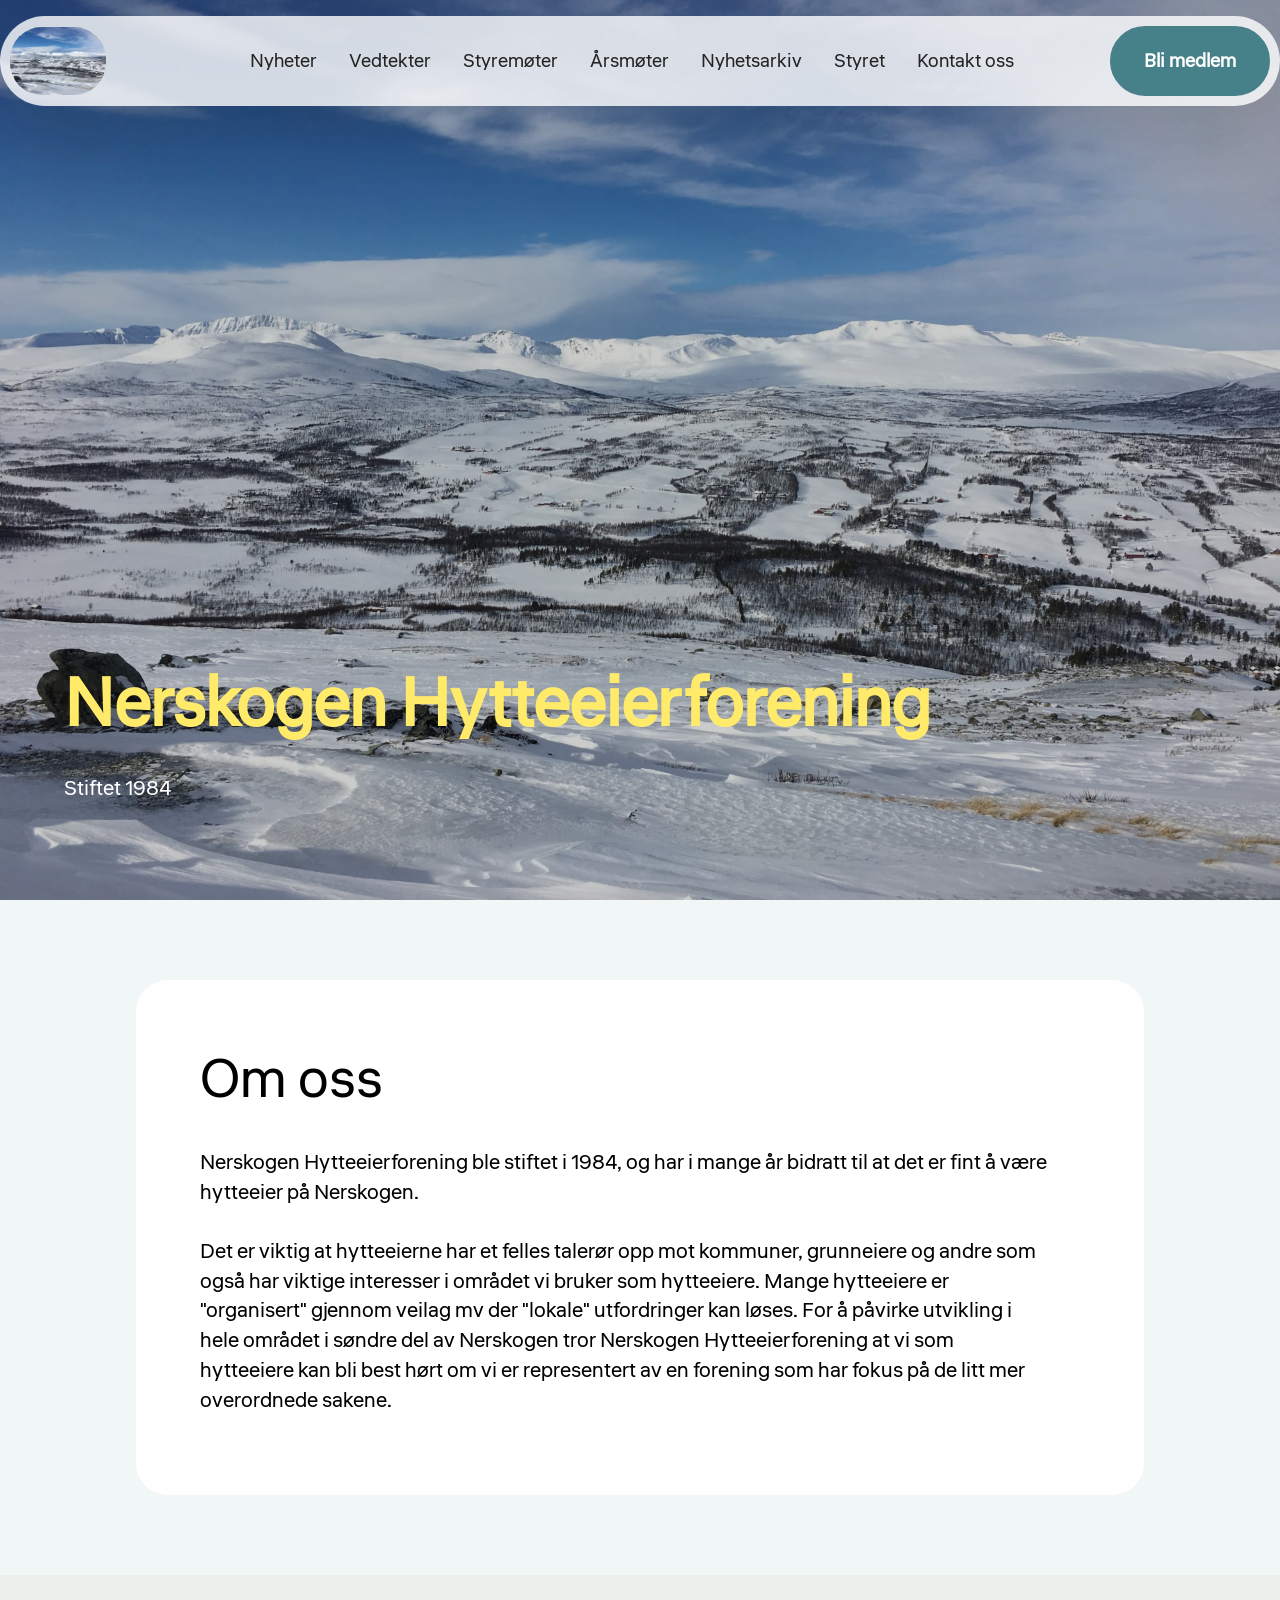
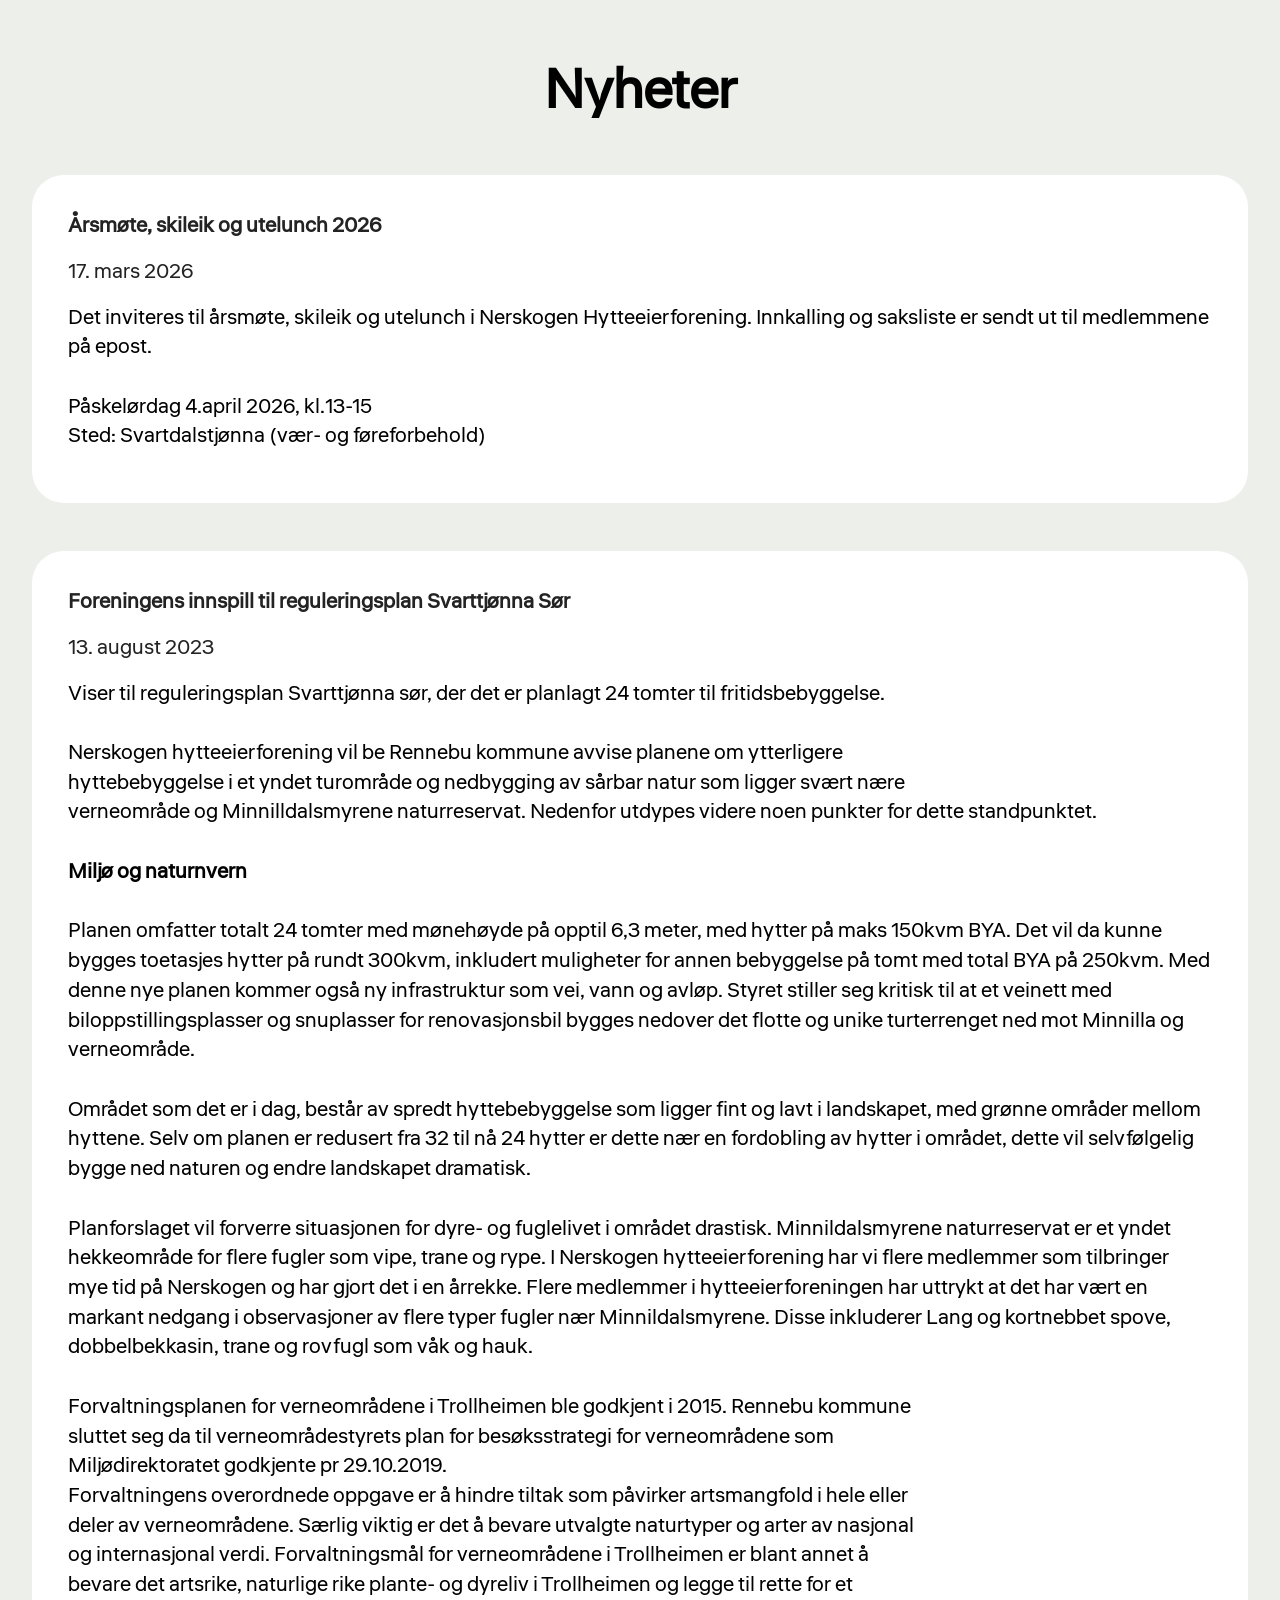
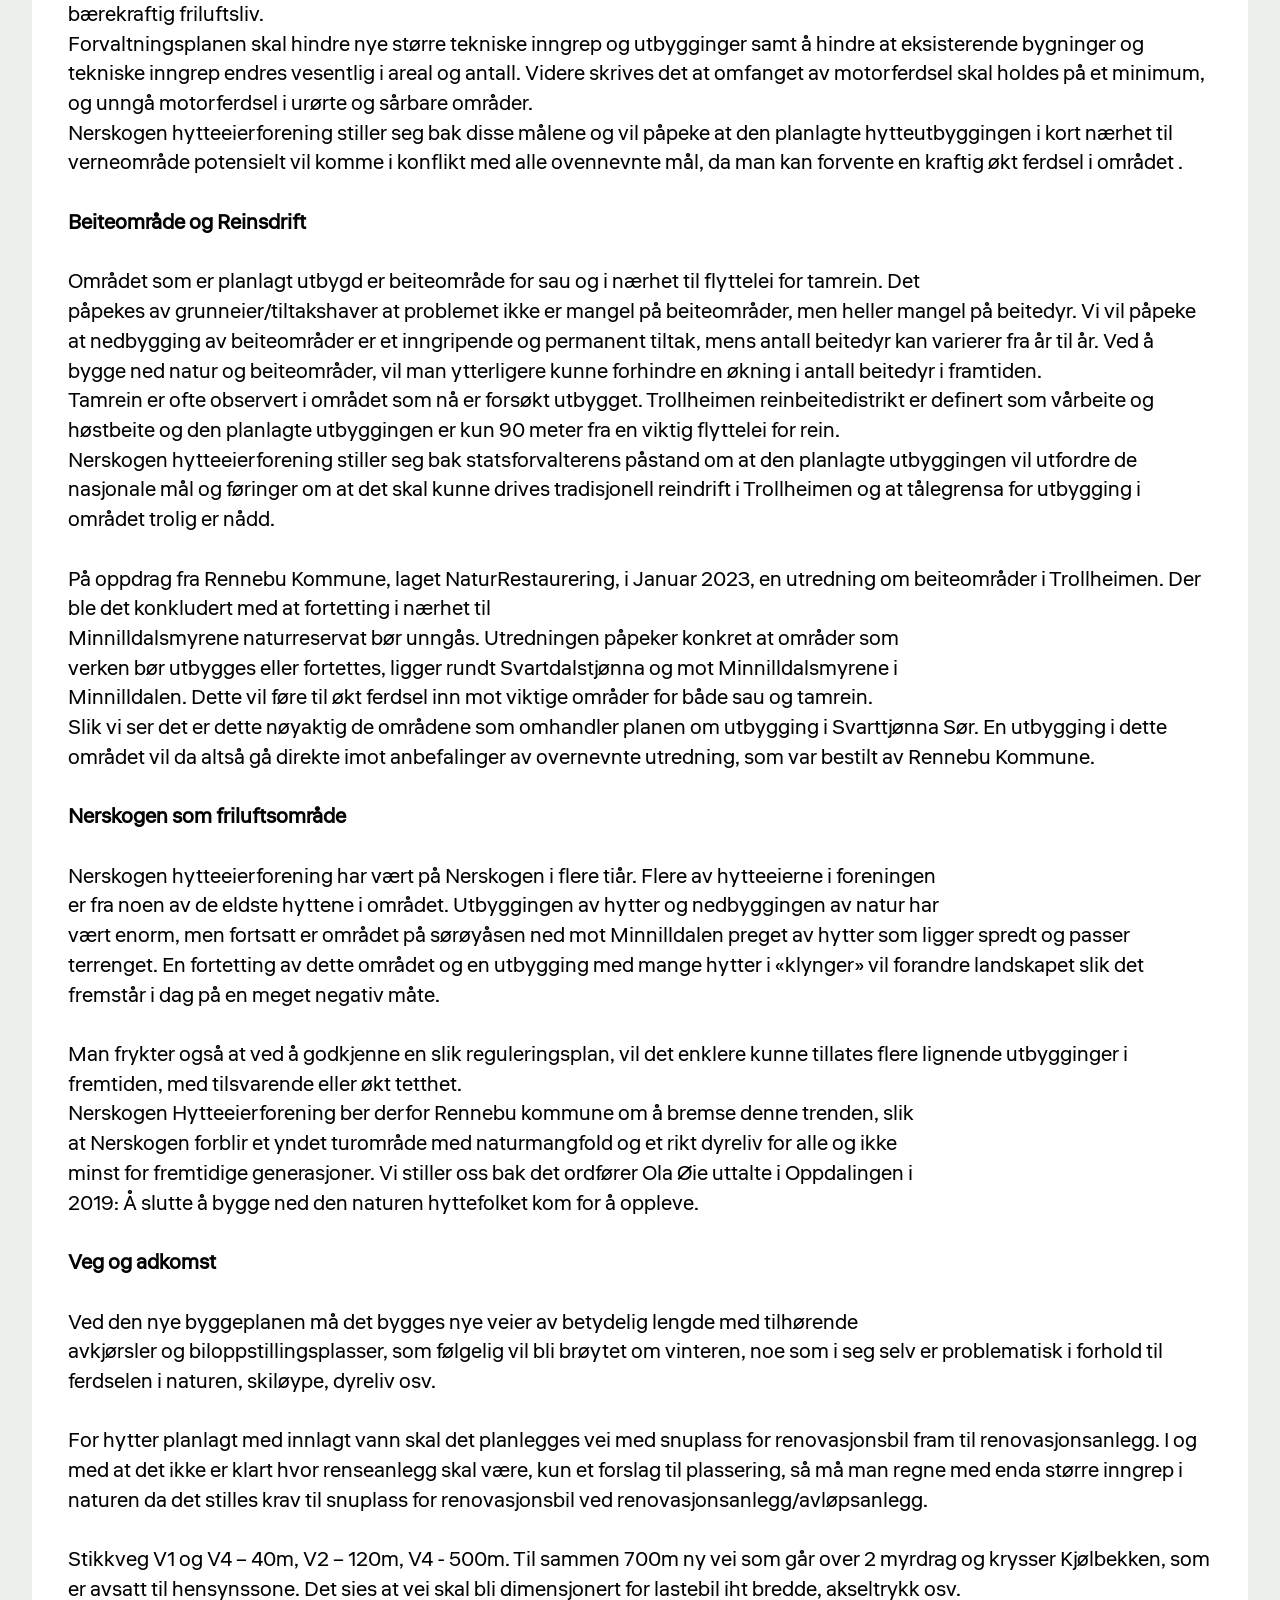
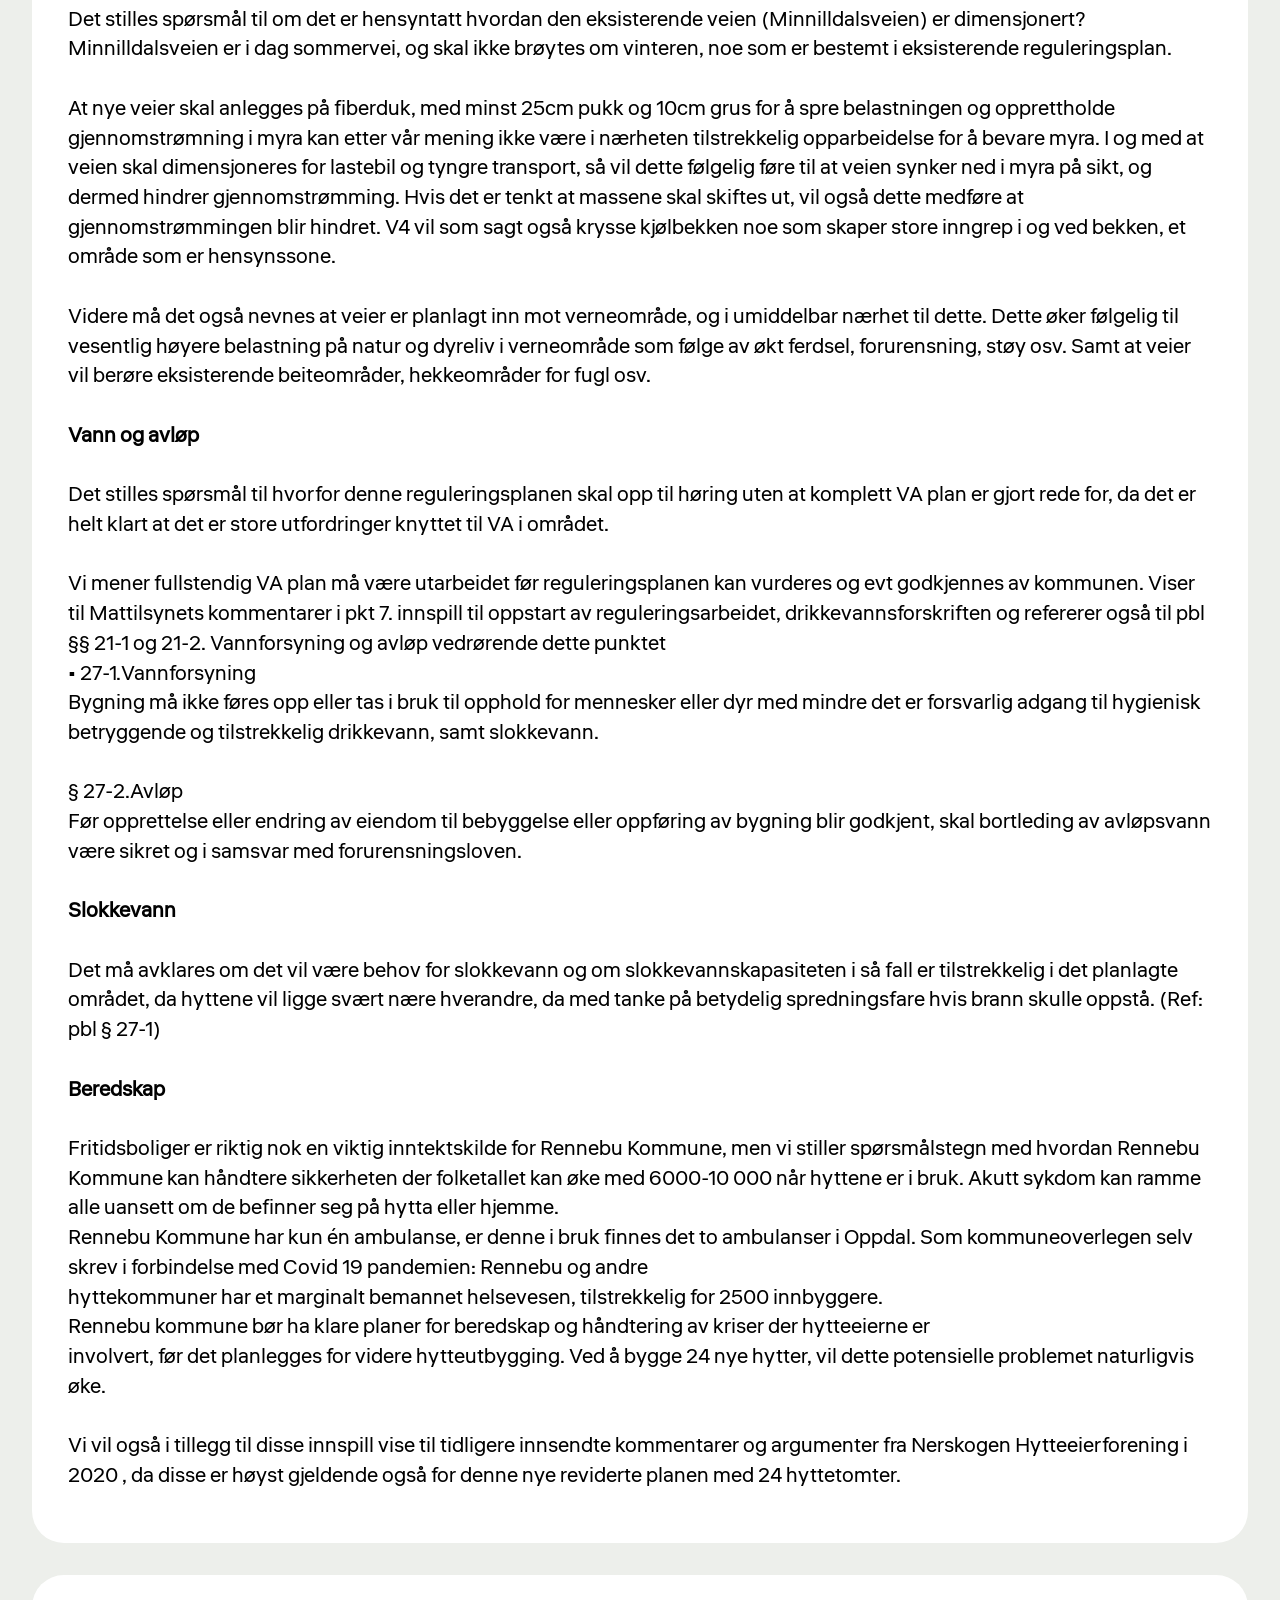
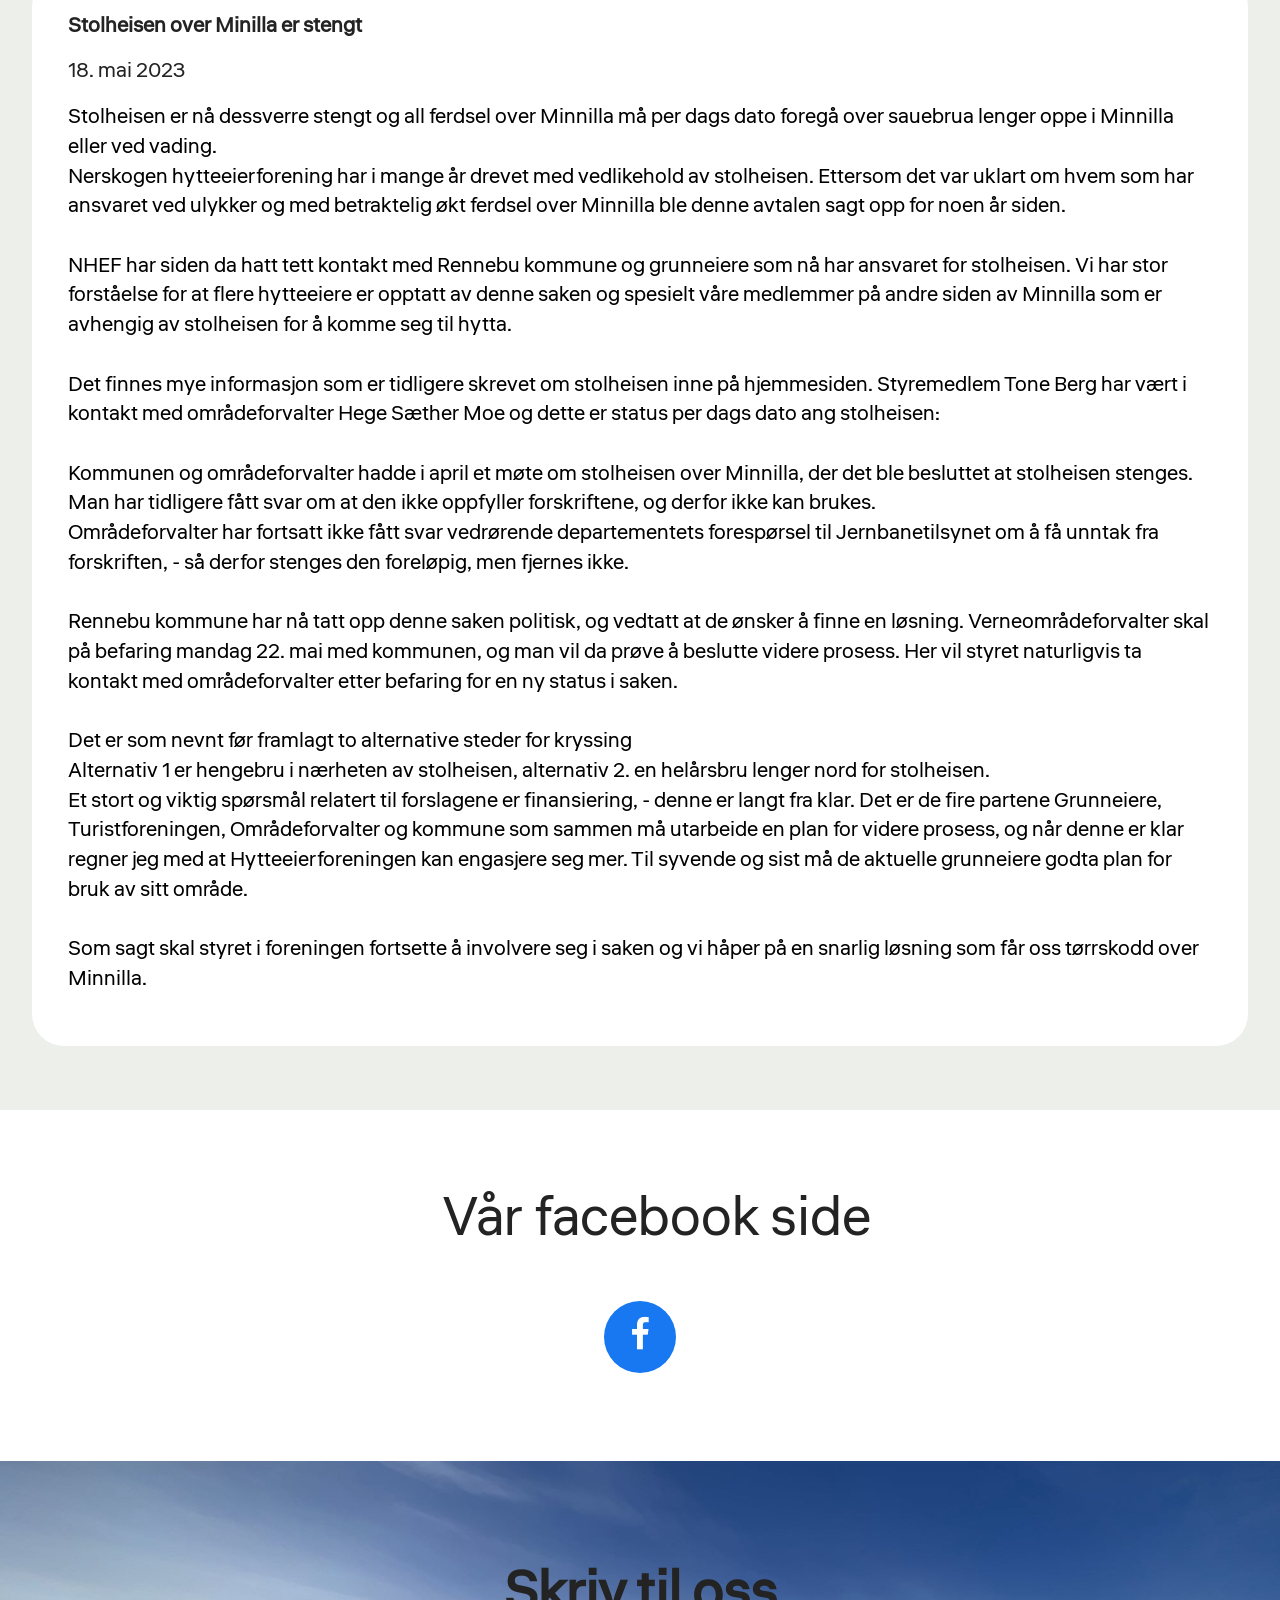
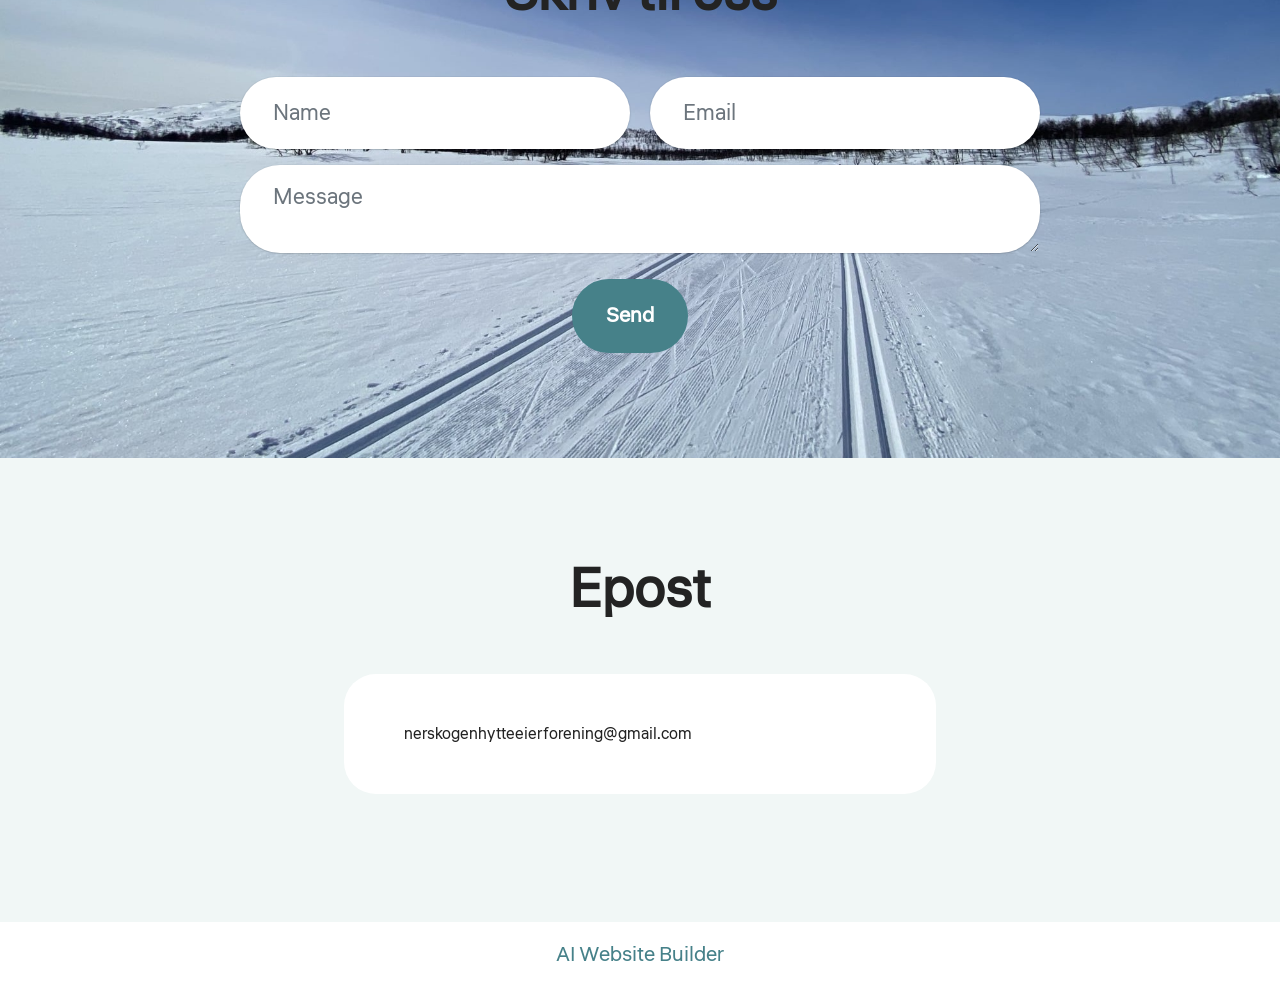
==== commit 17beea0d: "Add files via upload" ====
--- a/index.html
+++ b/index.html
@@ -19,7 +19,7 @@
   <link rel="stylesheet" href="assets/theme/css/style.css">
   <link rel="preload" href="https://fonts.googleapis.com/css2?family=Liter&display=swap&display=swap" as="style" onload="this.onload=null;this.rel='stylesheet'">
   <noscript><link rel="stylesheet" href="https://fonts.googleapis.com/css2?family=Liter&display=swap&display=swap"></noscript>
-  <link rel="preload" as="style" href="assets/mobirise/css/mbr-additional.css?v=ESdITh"><link rel="stylesheet" href="assets/mobirise/css/mbr-additional.css?v=ESdITh" type="text/css">
+  <link rel="preload" as="style" href="assets/mobirise/css/mbr-additional.css?v=GObPEC"><link rel="stylesheet" href="assets/mobirise/css/mbr-additional.css?v=GObPEC" type="text/css">
 
   
   
@@ -59,7 +59,7 @@
 						<a class="nav-link link text-black text-primary display-4" href="page2.html">Styremøter</a>
 					</li><li class="nav-item"><a class="nav-link link text-black text-primary display-4" href="page3.html">Årsmøter</a></li><li class="nav-item"><a class="nav-link link text-black text-primary display-4" href="page4.html">Nyhetsarkiv</a></li><li class="nav-item"><a class="nav-link link text-black text-primary display-4" href="page5.html">Styret</a></li><li class="nav-item"><a class="nav-link link text-black text-primary display-4" href="index.html#contact-form-2-vdQUEetRQw">Kontakt oss</a></li></ul>
 				
-				<div class="navbar-buttons mbr-section-btn"><a class="btn btn-primary display-4" href="https://mobiri.se">Bli medlem</a></div>
+				<div class="navbar-buttons mbr-section-btn"><a class="btn btn-primary display-4" href="page6.html">Bli medlem</a></div>
 			</div>
 		</div>
 	</nav>
@@ -317,7 +317,7 @@
         </div>
         <div class="row justify-content-center">
             <div class="col-lg-8 mx-auto mbr-form" data-form-type="formoid">
-                <form action="https://mobirise.eu/" method="POST" class="mbr-form form-with-styler" data-form-title="Form Name"><input type="hidden" name="email" data-form-email="true" value="pr4G1ifLABgiaWK25ditK0vuyBIMx2rXQXPNqrqWSzPHPamgGgCBcZ61peNEjhbH3WiBVb2KGmn22WmTPCY8LAtIupkHF1zm/AzXQzAPVdIMocdS+ZkRonNHke8LAnTR">
+                <form action="https://mobirise.eu/" method="POST" class="mbr-form form-with-styler" data-form-title="Form Name"><input type="hidden" name="email" data-form-email="true" value="Ca4VfU2mGZ8F1jybOgY1/B0T3oMtTPnkOAOEv9NM5qYdHcsVZ41qbnus+PbWVlA5XW/SDJzoQdHd74ZcW/oo/mA29R7+Og8XCXb5Rzq3RHATn1I3cas1I3kI2iQ8t7bg">
                     <div class="row">
                         <div hidden="hidden" data-form-alert="" class="alert alert-success col-12">Eposten er sendt til oss. Ha en forsatt fin dag.</div>
                         <div hidden="hidden" data-form-alert-danger="" class="alert alert-danger col-12">
@@ -373,7 +373,7 @@
             
         </div>
     </div>
-</section><section class="display-7" style="padding: 0;align-items: center;justify-content: center;flex-wrap: wrap;    align-content: center;display: flex;position: relative;height: 4rem;"><a href="https://mobiri.se/" style="flex: 1 1;height: 4rem;position: absolute;width: 100%;z-index: 1;"><img alt="" style="height: 4rem;" src="[data-uri]"></a><p style="margin: 0;text-align: center;" class="display-7">&#8204;</p><a style="z-index:1" href="https://mobirise.com/offline-website-builder.html">Offline Website Builder</a></section><script src="assets/bootstrap/js/bootstrap.bundle.min.js"></script>  <script src="assets/parallax/jarallax.js"></script>  <script src="assets/smoothscroll/smooth-scroll.js"></script>  <script src="assets/ytplayer/index.js"></script>  <script src="assets/dropdown/js/navbar-dropdown.js"></script>  <script src="assets/theme/js/script.js"></script>  <script src="assets/formoid/formoid.min.js"></script>  
+</section><section class="display-7" style="padding: 0;align-items: center;justify-content: center;flex-wrap: wrap;    align-content: center;display: flex;position: relative;height: 4rem;"><a href="https://mobiri.se/" style="flex: 1 1;height: 4rem;position: absolute;width: 100%;z-index: 1;"><img alt="" style="height: 4rem;" src="[data-uri]"></a><p style="margin: 0;text-align: center;" class="display-7">&#8204;</p><a style="z-index:1" href="https://mobirise.com/builder/ai-website-builder.html">AI Website Builder</a></section><script src="assets/bootstrap/js/bootstrap.bundle.min.js"></script>  <script src="assets/parallax/jarallax.js"></script>  <script src="assets/smoothscroll/smooth-scroll.js"></script>  <script src="assets/ytplayer/index.js"></script>  <script src="assets/dropdown/js/navbar-dropdown.js"></script>  <script src="assets/theme/js/script.js"></script>  <script src="assets/formoid/formoid.min.js"></script>  
   
   
 </body>
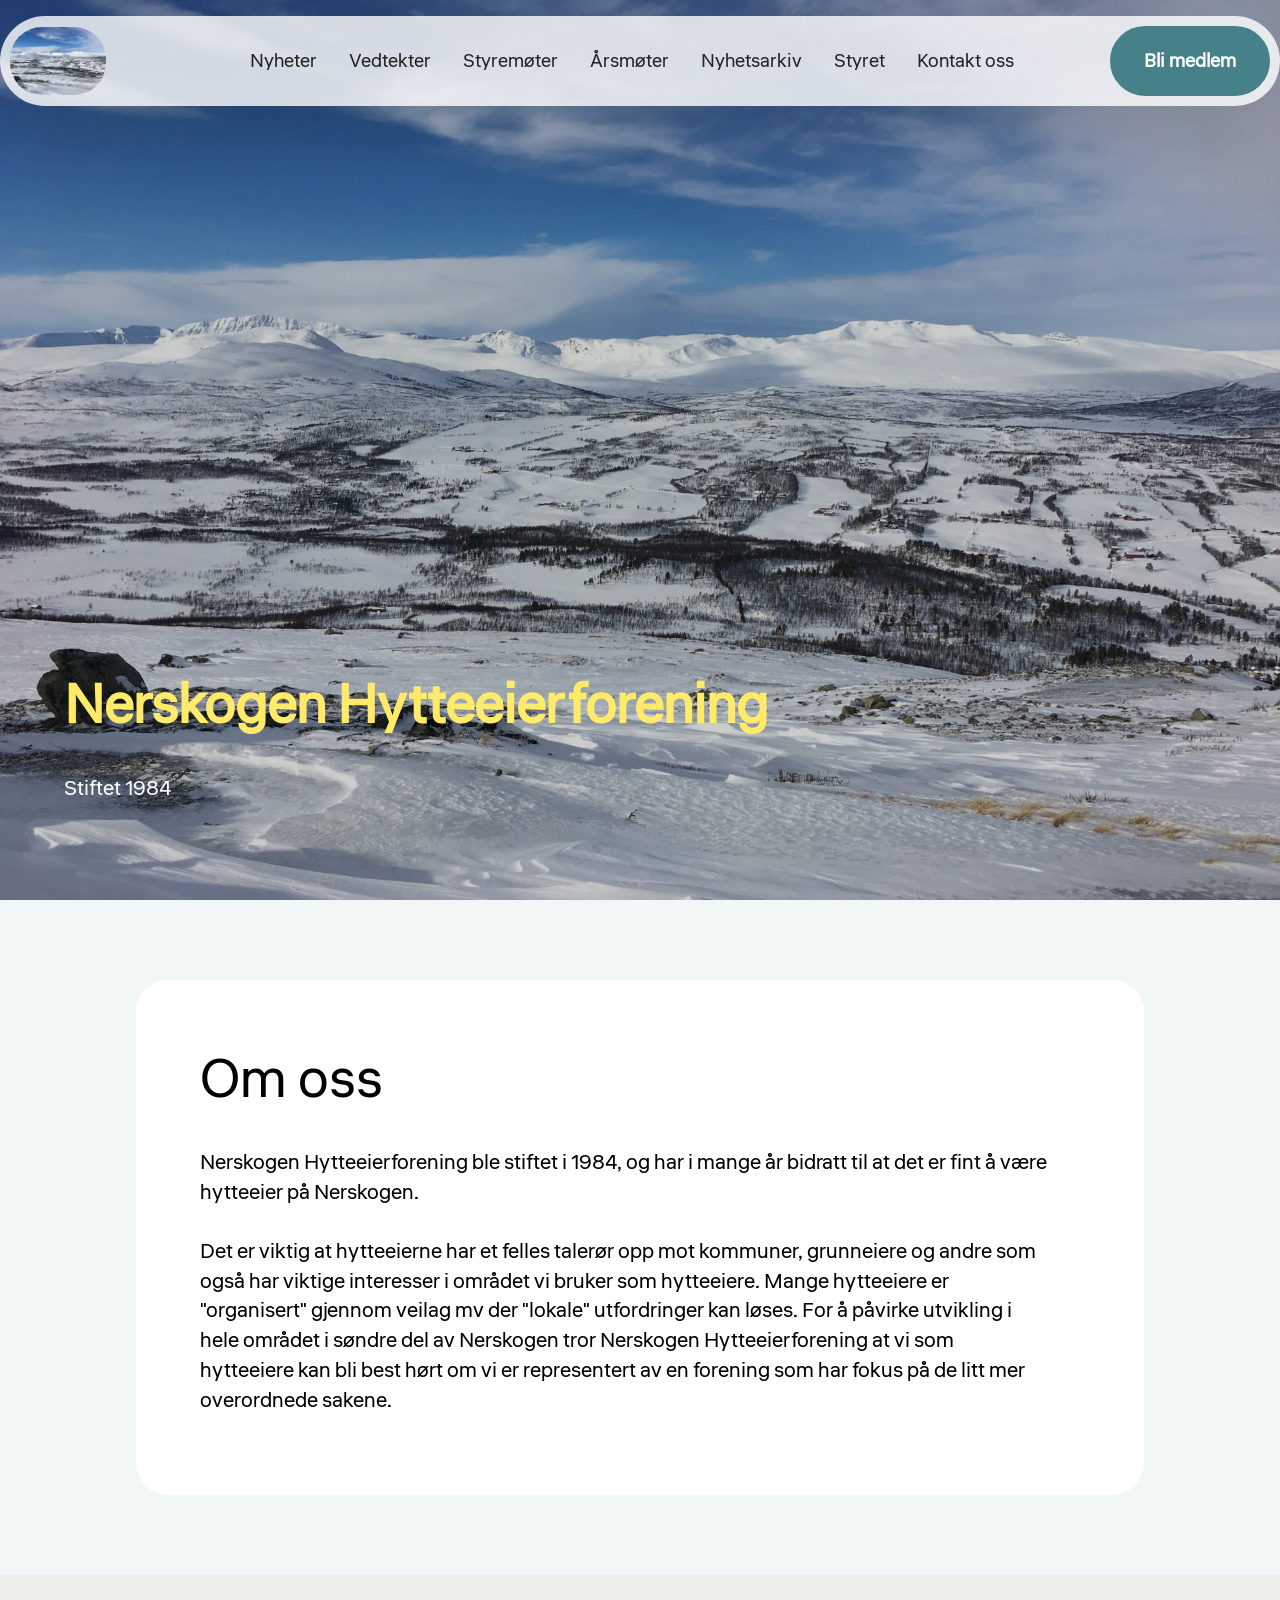
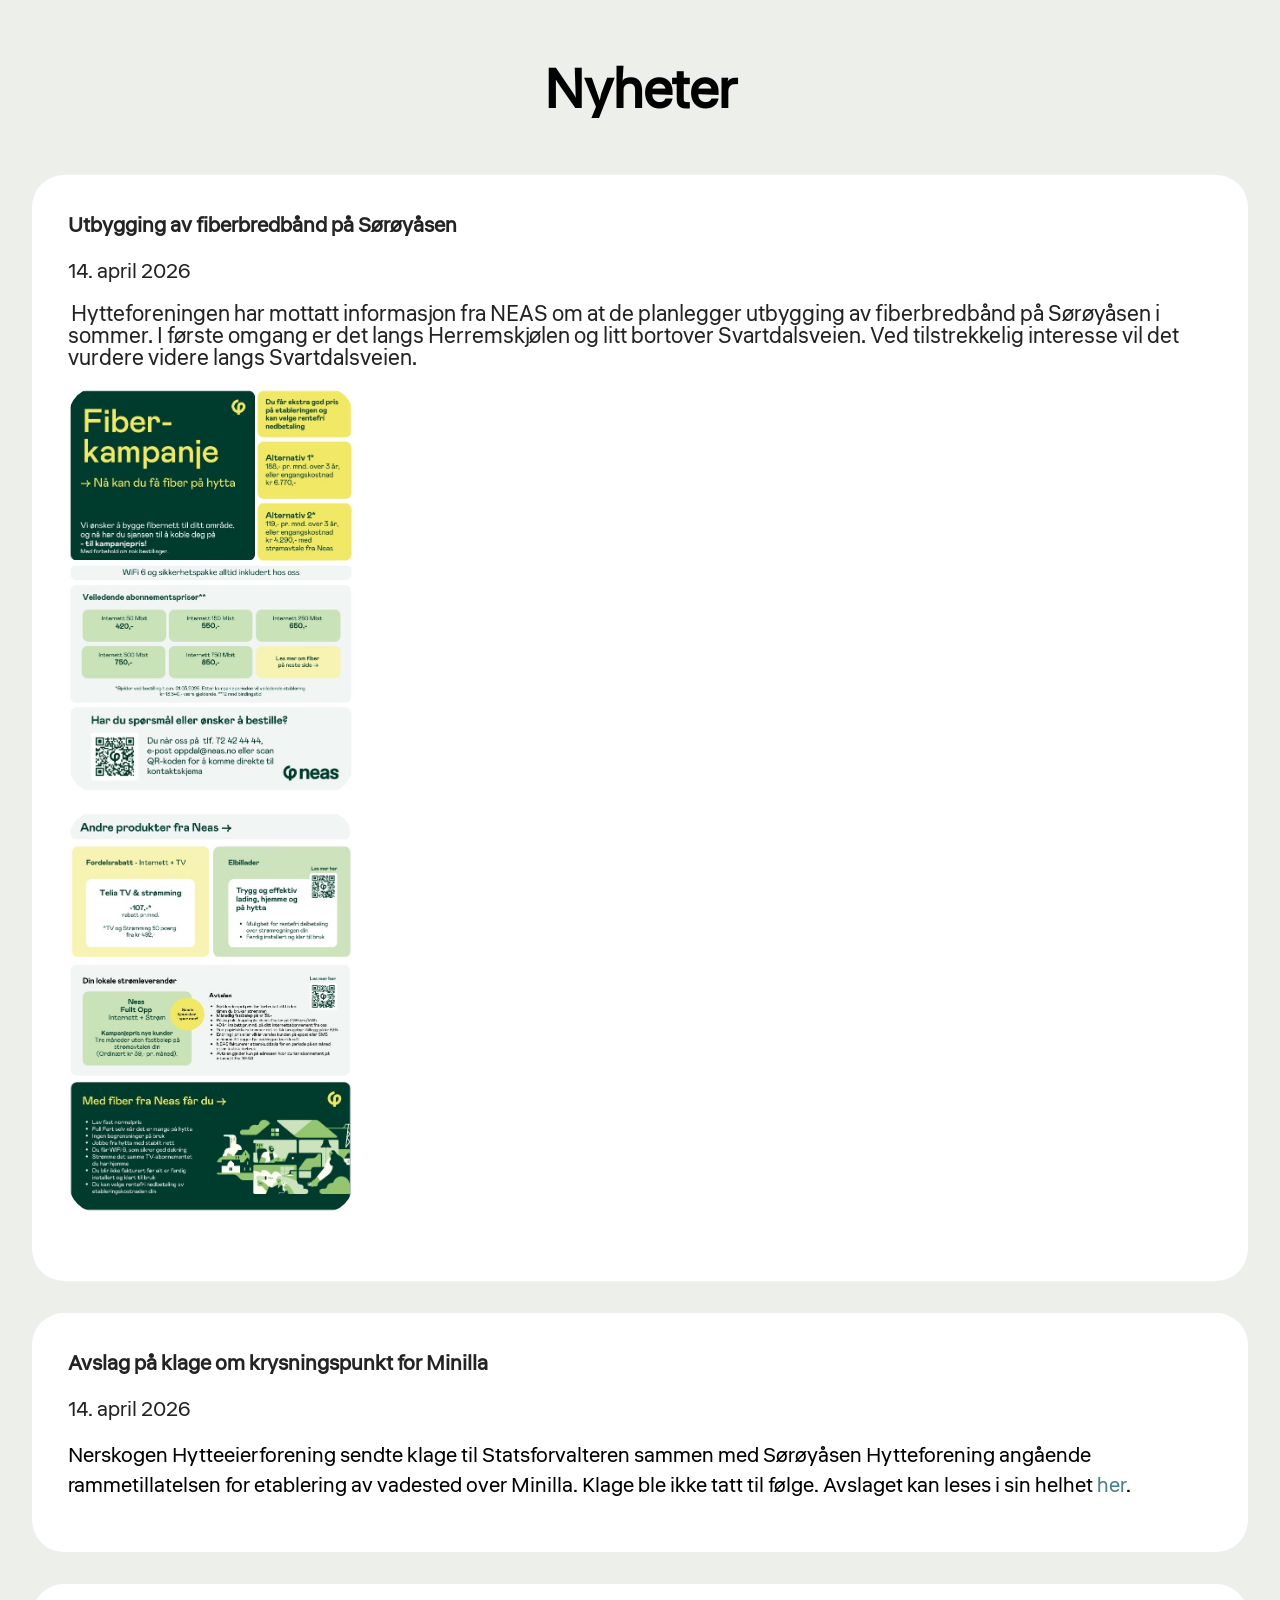
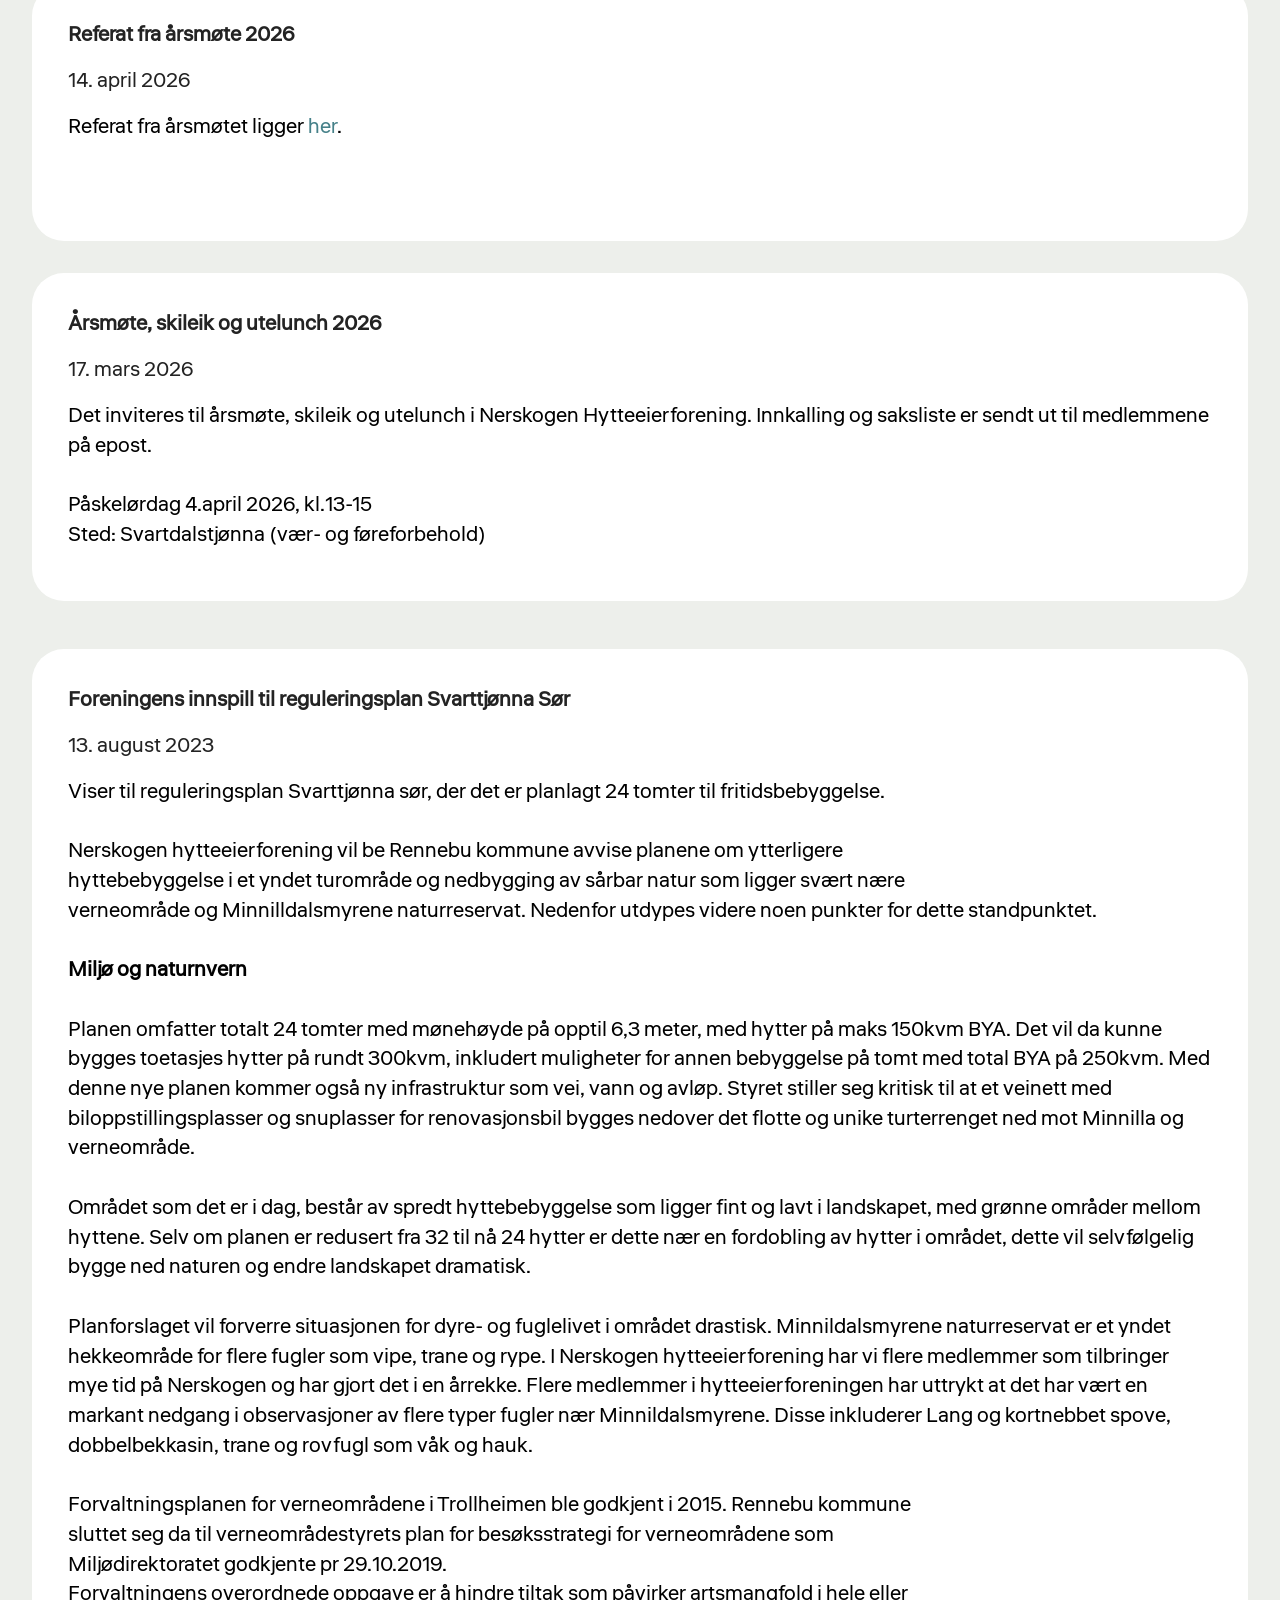
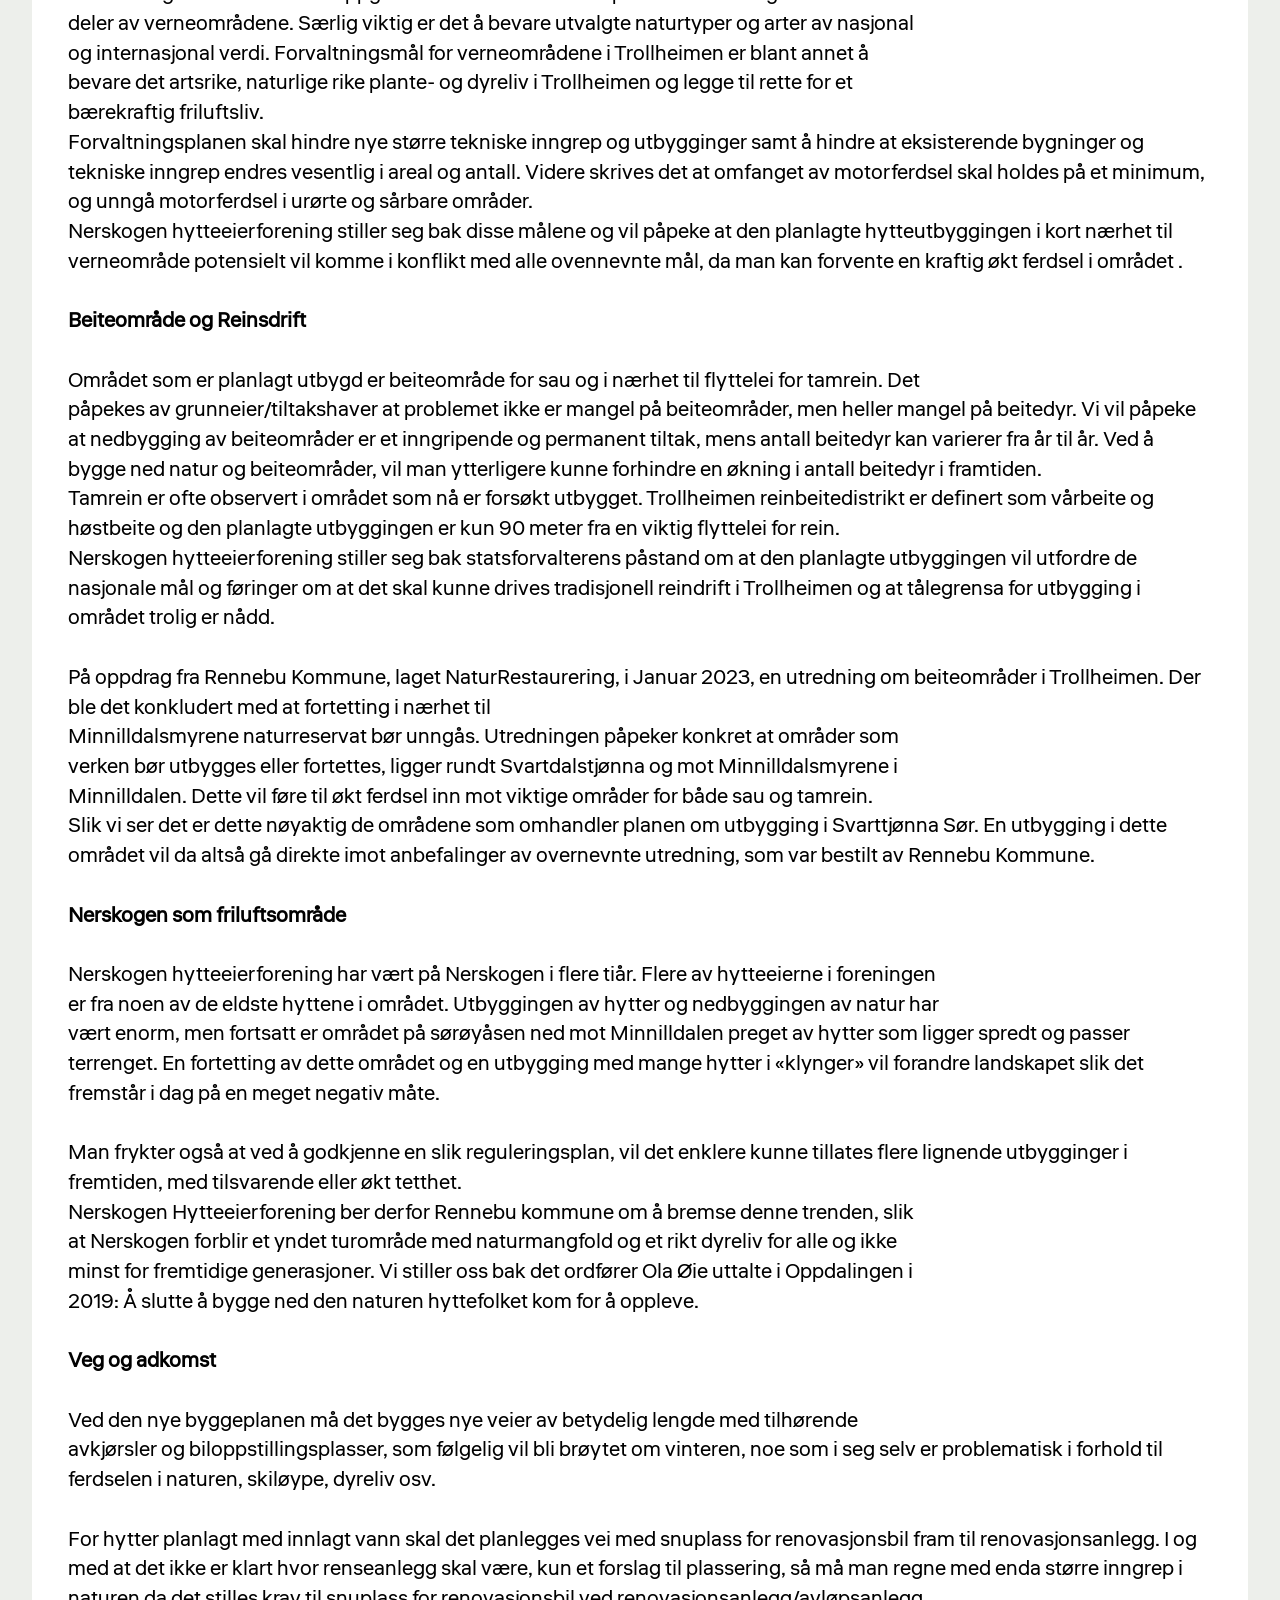
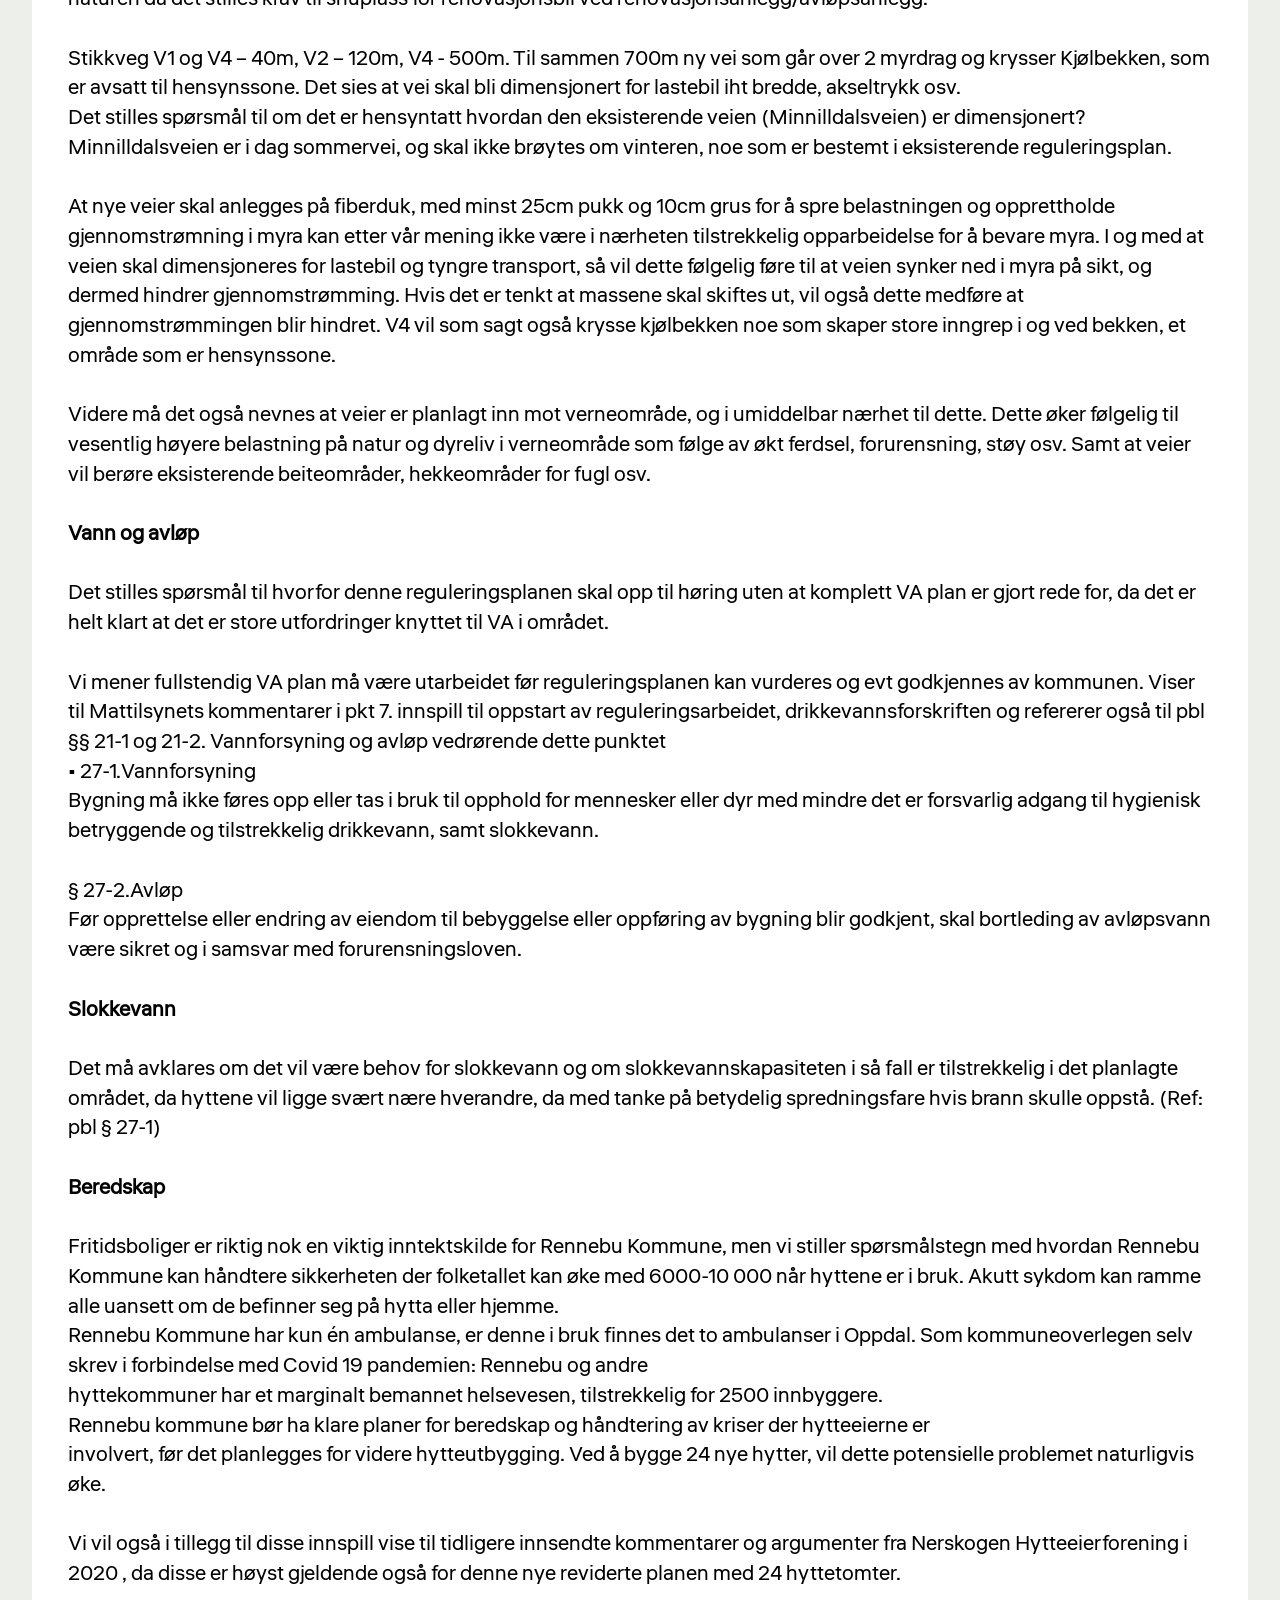
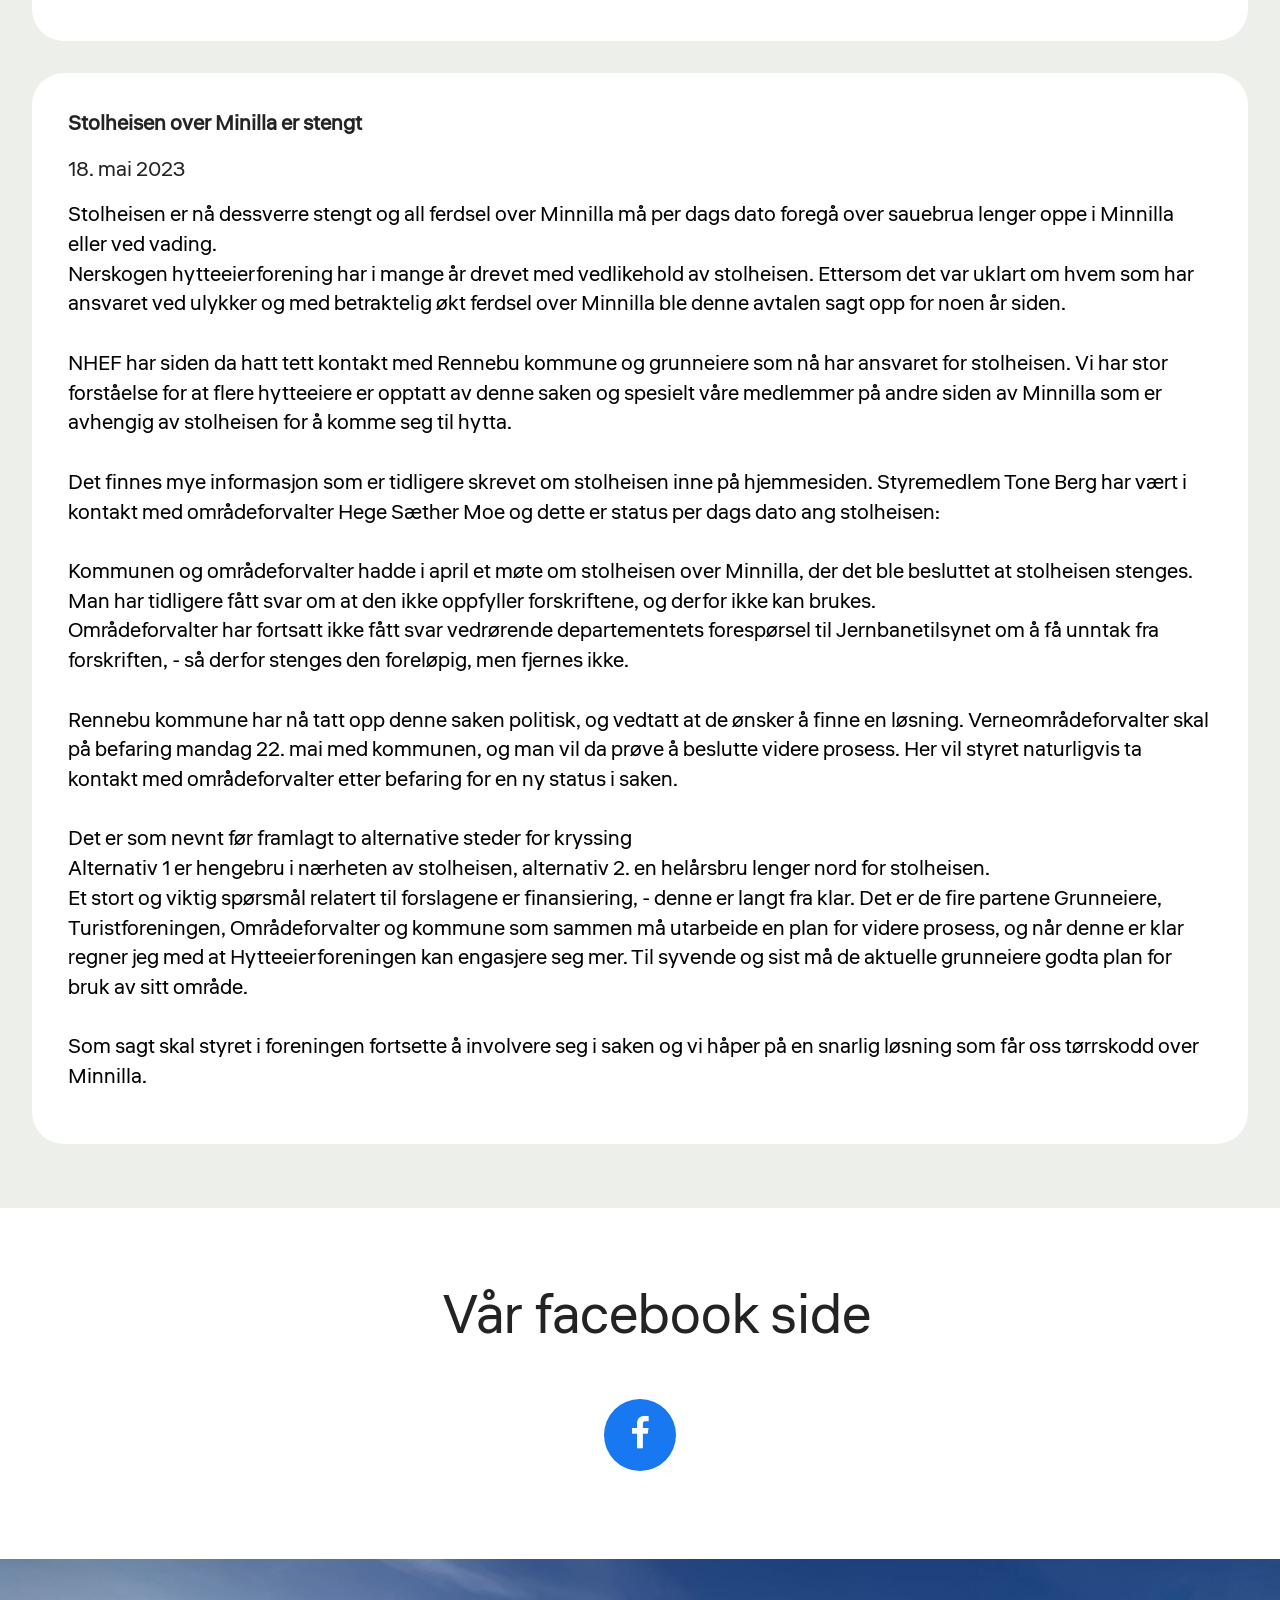
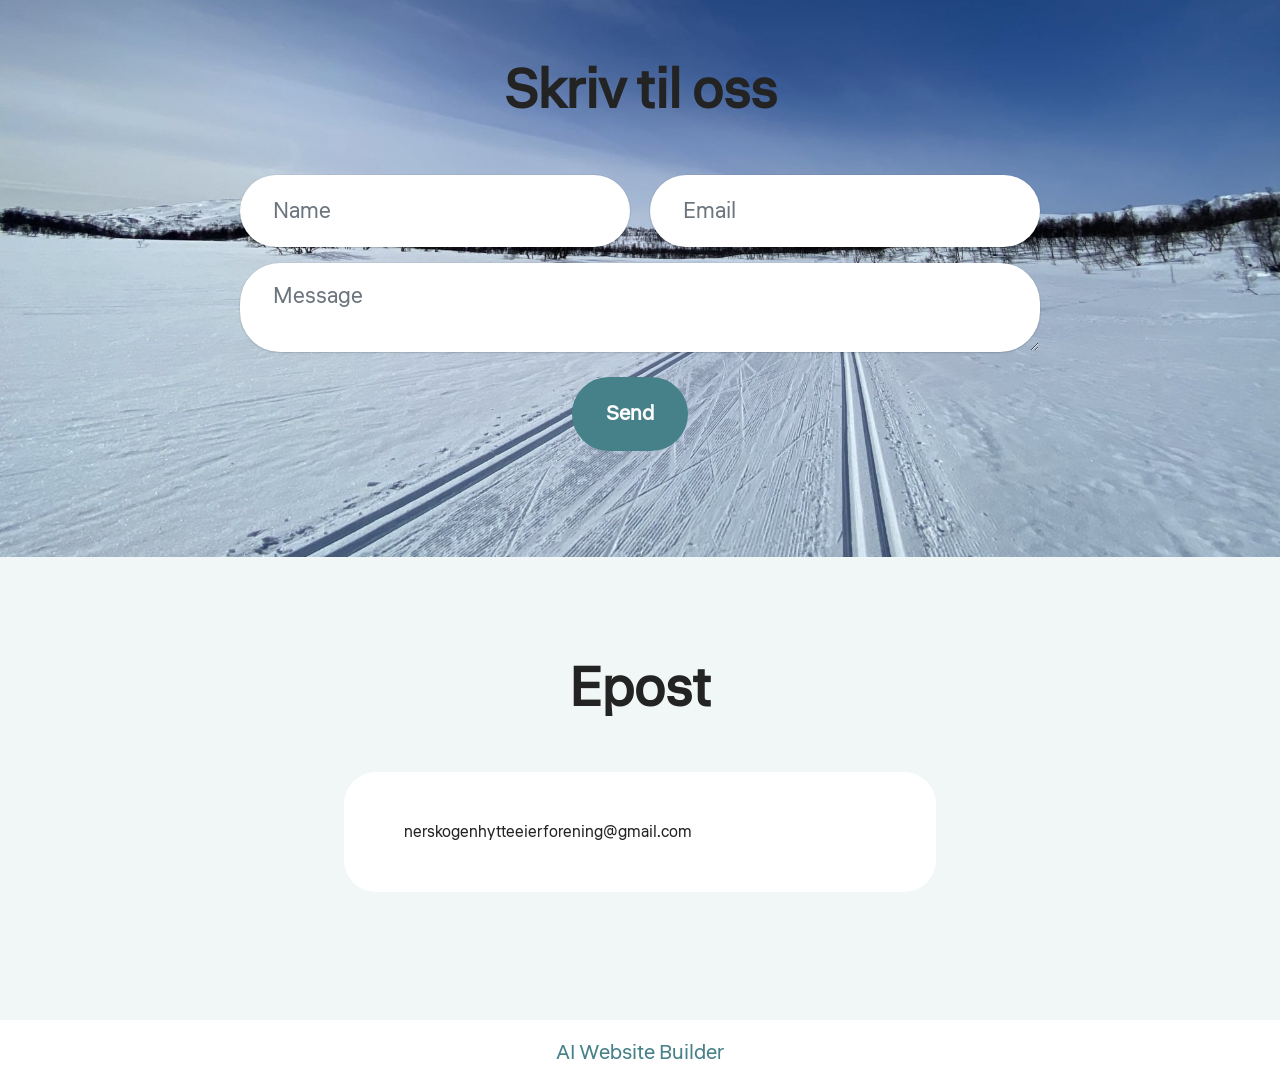
==== commit 57d4dd07: "Webpage update April 14, 2026" ====
--- a/index.html
+++ b/index.html
@@ -19,7 +19,7 @@
   <link rel="stylesheet" href="assets/theme/css/style.css">
   <link rel="preload" href="https://fonts.googleapis.com/css2?family=Liter&display=swap&display=swap" as="style" onload="this.onload=null;this.rel='stylesheet'">
   <noscript><link rel="stylesheet" href="https://fonts.googleapis.com/css2?family=Liter&display=swap&display=swap"></noscript>
-  <link rel="preload" as="style" href="assets/mobirise/css/mbr-additional.css?v=GObPEC"><link rel="stylesheet" href="assets/mobirise/css/mbr-additional.css?v=GObPEC" type="text/css">
+  <link rel="preload" as="style" href="assets/mobirise/css/mbr-additional.css?v=gNQ0a5"><link rel="stylesheet" href="assets/mobirise/css/mbr-additional.css?v=gNQ0a5" type="text/css">
 
   
   
@@ -59,7 +59,7 @@
 						<a class="nav-link link text-black text-primary display-4" href="page2.html">Styremøter</a>
 					</li><li class="nav-item"><a class="nav-link link text-black text-primary display-4" href="page3.html">Årsmøter</a></li><li class="nav-item"><a class="nav-link link text-black text-primary display-4" href="page4.html">Nyhetsarkiv</a></li><li class="nav-item"><a class="nav-link link text-black text-primary display-4" href="page5.html">Styret</a></li><li class="nav-item"><a class="nav-link link text-black text-primary display-4" href="index.html#contact-form-2-vdQUEetRQw">Kontakt oss</a></li></ul>
 				
-				<div class="navbar-buttons mbr-section-btn"><a class="btn btn-primary display-4" href="page6.html">Bli medlem</a></div>
+				<div class="navbar-buttons mbr-section-btn"><a class="btn btn-primary display-4" href="https://mobiri.se">Bli medlem</a></div>
 			</div>
 		</div>
 	</nav>
@@ -72,7 +72,7 @@
   <div class="container-fluid">
     <div class="row">
       <div class="content-wrap col-12 col-md-12">
-        <h1 class="mbr-section-title mbr-fonts-style mbr-white mb-4 display-1">
+        <h1 class="mbr-section-title mbr-fonts-style mbr-white mb-4 display-2">
           <strong>Nerskogen Hytteeierforening</strong>
         </h1>
         
@@ -126,6 +126,33 @@
     <div class="row justify-content-center ">
       <div class="col-12 col-lg-12">
         <div class="item features-without-image col-12 active">
+          <div class="item-wrapper">
+            <h5 class="mbr-card-title mbr-fonts-style mt-0 mb-3 display-7">
+              <strong>Utbygging av fiberbredbånd på Sørøyåsen</strong><br></h5>
+            <h6 class="mbr-card-subtitle mbr-fonts-style mt-0 mb-3 display-7">
+              14. april 2026</h6>
+            <p class="mbr-text mbr-fonts-style mt-0 mb-3 display-7"></p><p>&nbsp;<span style="font-size: 1.4rem;">Hytteforeningen har mottatt informasjon fra NEAS om at de planlegger utbygging av fiberbredbånd på Sørøyåsen i sommer. I første omgang er det langs Herremskjølen og litt bortover Svartdalsveien. Ved tilstrekkelig interesse vil det vurdere videre langs Svartdalsveien.&nbsp;</span></p><p><img src="[data-uri]" data-filename="Bredbånd01.jpg" style="width: 25%;" data-slide-to="0" data-bs-slide-to="0"></p><p><img src="[data-uri]